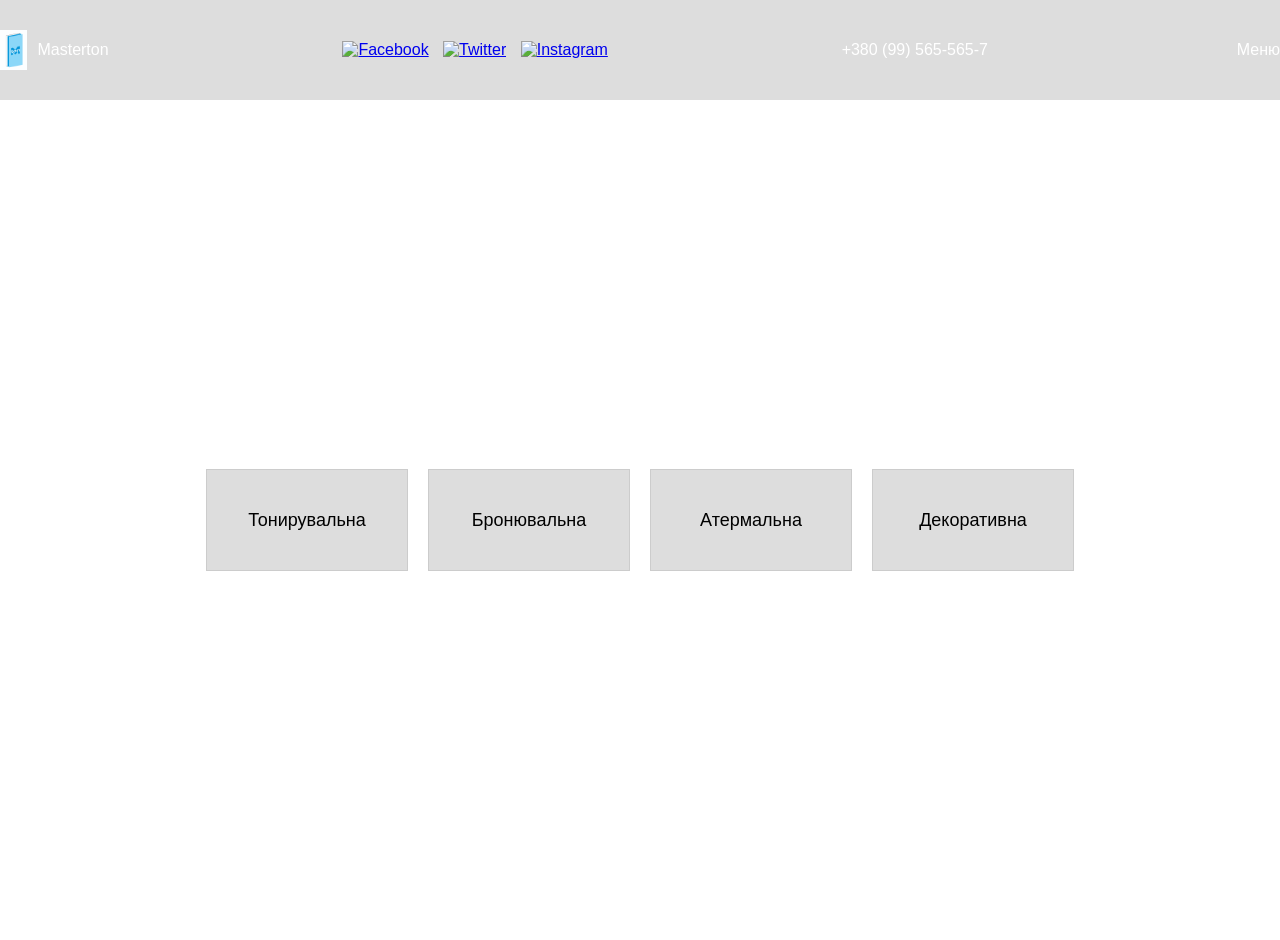
==== index.html @ 892b896f "Update index.html" ====
<!DOCTYPE html>
<html lang="en">
<head>
    <meta charset="UTF-8">
    <meta name="viewport" content="width=device-width, initial-scale=1.0">
    <title>Тонування та юронювання вікон</title>
    <style>
        body {
            font-family: Arial, sans-serif;
            margin: 0;
            padding: 0;
            display: flex;
            flex-direction: column;
            align-items: center;
        }
        .header {
            width: 100%;
            background: #ddd;
            color: white;
            display: flex;
            justify-content: space-between;
            align-items: center;
            padding: 30px 40px;
        }
        .header .logo {
            display: flex;
            align-items: center;
        }
        .header .logo img {
            height: 40px;
            margin-right: 10px;
        }
        .header .social-links img {
            height: 20px;
            margin: 0 5px;
        }
        .header .phone {
            margin-right: 20px;
        }
        .header .menu {
            cursor: pointer;
            position: relative;
        }
        .header .dropdown-menu {
            display: none;
            position: absolute;
            top: 100%;
            right: 0;
            background: #444;
            padding: 10px;
            box-shadow: 0 4px 8px rgba(0,0,0,0.1);
        }
        .header .dropdown-menu a {
            color: white;
            text-decoration: none;
            display: block;
            margin-bottom: 5px;
        }
        .header .dropdown-menu a:hover {
            text-decoration: underline;
        }
        .content {
            display: flex;
            justify-content: center;
            align-items: center;
            height: calc(100vh - 60px);
        }
        .rectangle {
            width: 200px;
            height: 100px;
            margin: 0 10px;
            background: #ddd;
            display: flex;
            justify-content: center;
            align-items: center;
            text-decoration: none;
            color: black;
            font-size: 18px;
            border: 1px solid #ccc;
            transition: background 0.3s;
        }
        .rectangle:hover {
            background: #bbb;
        }
    </style>
</head>
<body>
    <div class="header">
        <div class="logo">
            <img src="log.jpg" alt="Logo">
            <span>Masterton</span>
        </div>
        <div class="social-links">
            <a href="#"><img src="facebook.png" alt="Facebook"></a>
            <a href="#"><img src="twitter.png" alt="Twitter"></a>
            <a href="#"><img src="instagram.png" alt="Instagram"></a>
        </div>
        <div class="phone">
            +380 (99) 565-565-7
        </div>
        <div class="menu">
            Меню
            <div class="dropdown-menu">
                <a href="#">расчет</a>
                <a href="#">обратная связь</a>
                <a href="#">замер 3</a>
            </div>
        </div>
    </div>
    <div class="content">
        <a href="page1.html" class="rectangle">Тонирувальна</a>
        <a href="page2.html" class="rectangle">Бронювальна</a>
        <a href="page3.html" class="rectangle">Атермальна</a>
        <a href="page4.html" class="rectangle">Декоративна</a>
    </div>
    <script>
        document.querySelector('.menu').addEventListener('click', function() {
            var dropdown = document.querySelector('.dropdown-menu');
            if (dropdown.style.display === 'block') {
                dropdown.style.display = 'none';
            } else {
                dropdown.style.display = 'block';
            }
        });
    </script>
</body>
</html>
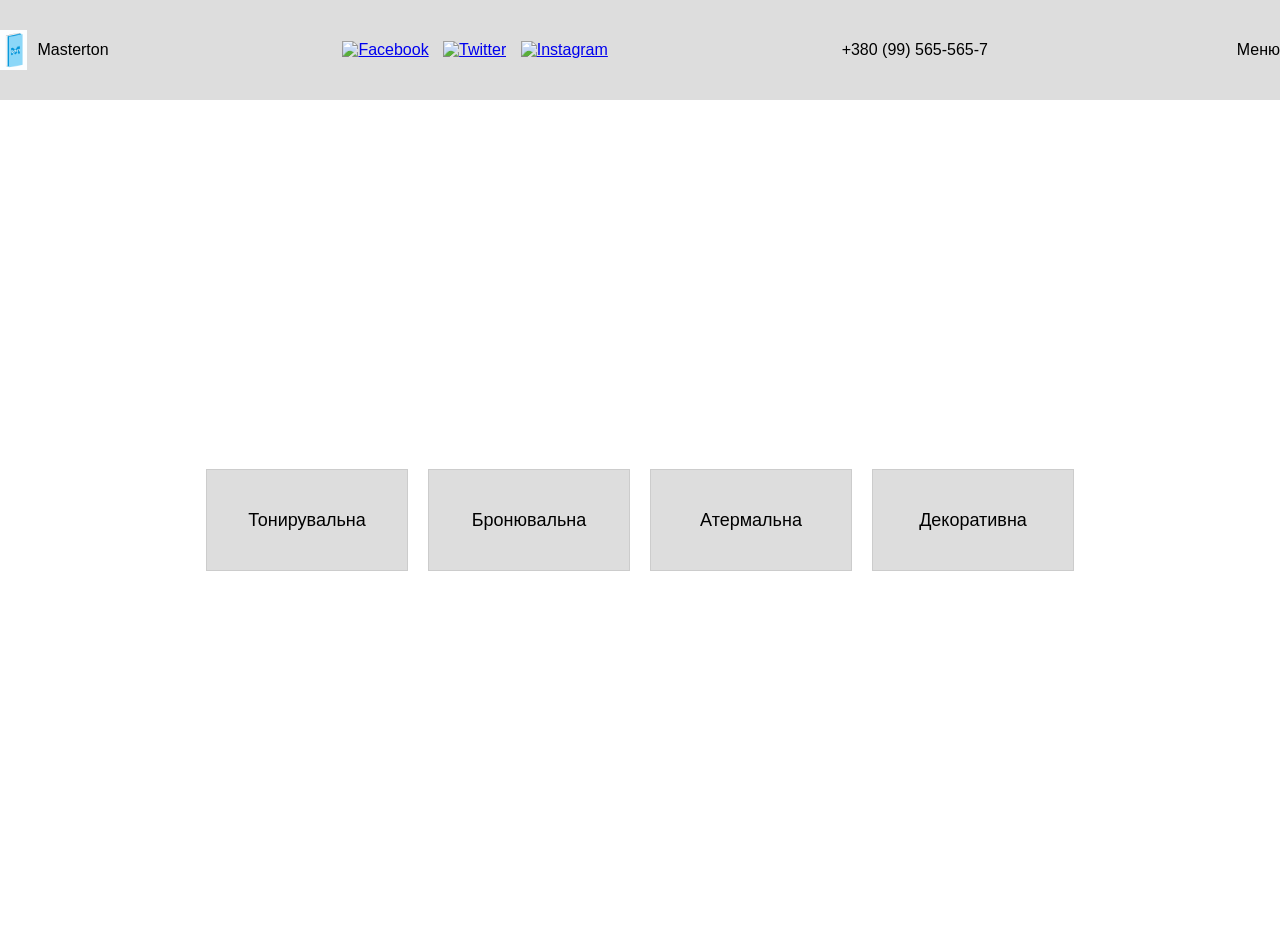
==== commit e6fc7d85: "Update index.html" ====
--- a/index.html
+++ b/index.html
@@ -16,7 +16,7 @@
         .header {
             width: 100%;
             background: #ddd;
-            color: white;
+            color: black;
             display: flex;
             justify-content: space-between;
             align-items: center;
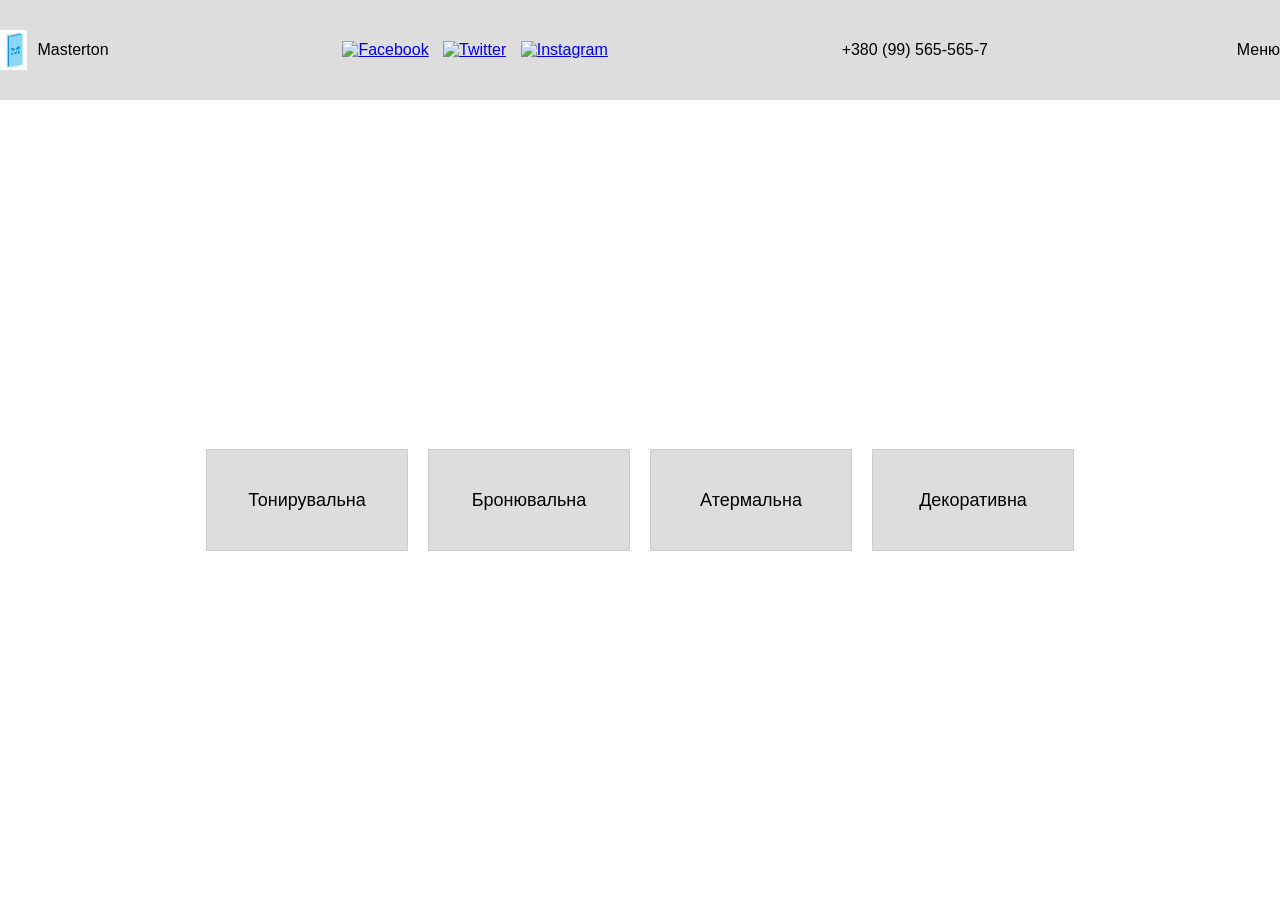
==== commit 5b66624c: "Update index.html" ====
--- a/index.html
+++ b/index.html
@@ -63,7 +63,7 @@
             display: flex;
             justify-content: center;
             align-items: center;
-            height: calc(100vh - 60px);
+            height: calc(100vh - 100px);
         }
         .rectangle {
             width: 200px;
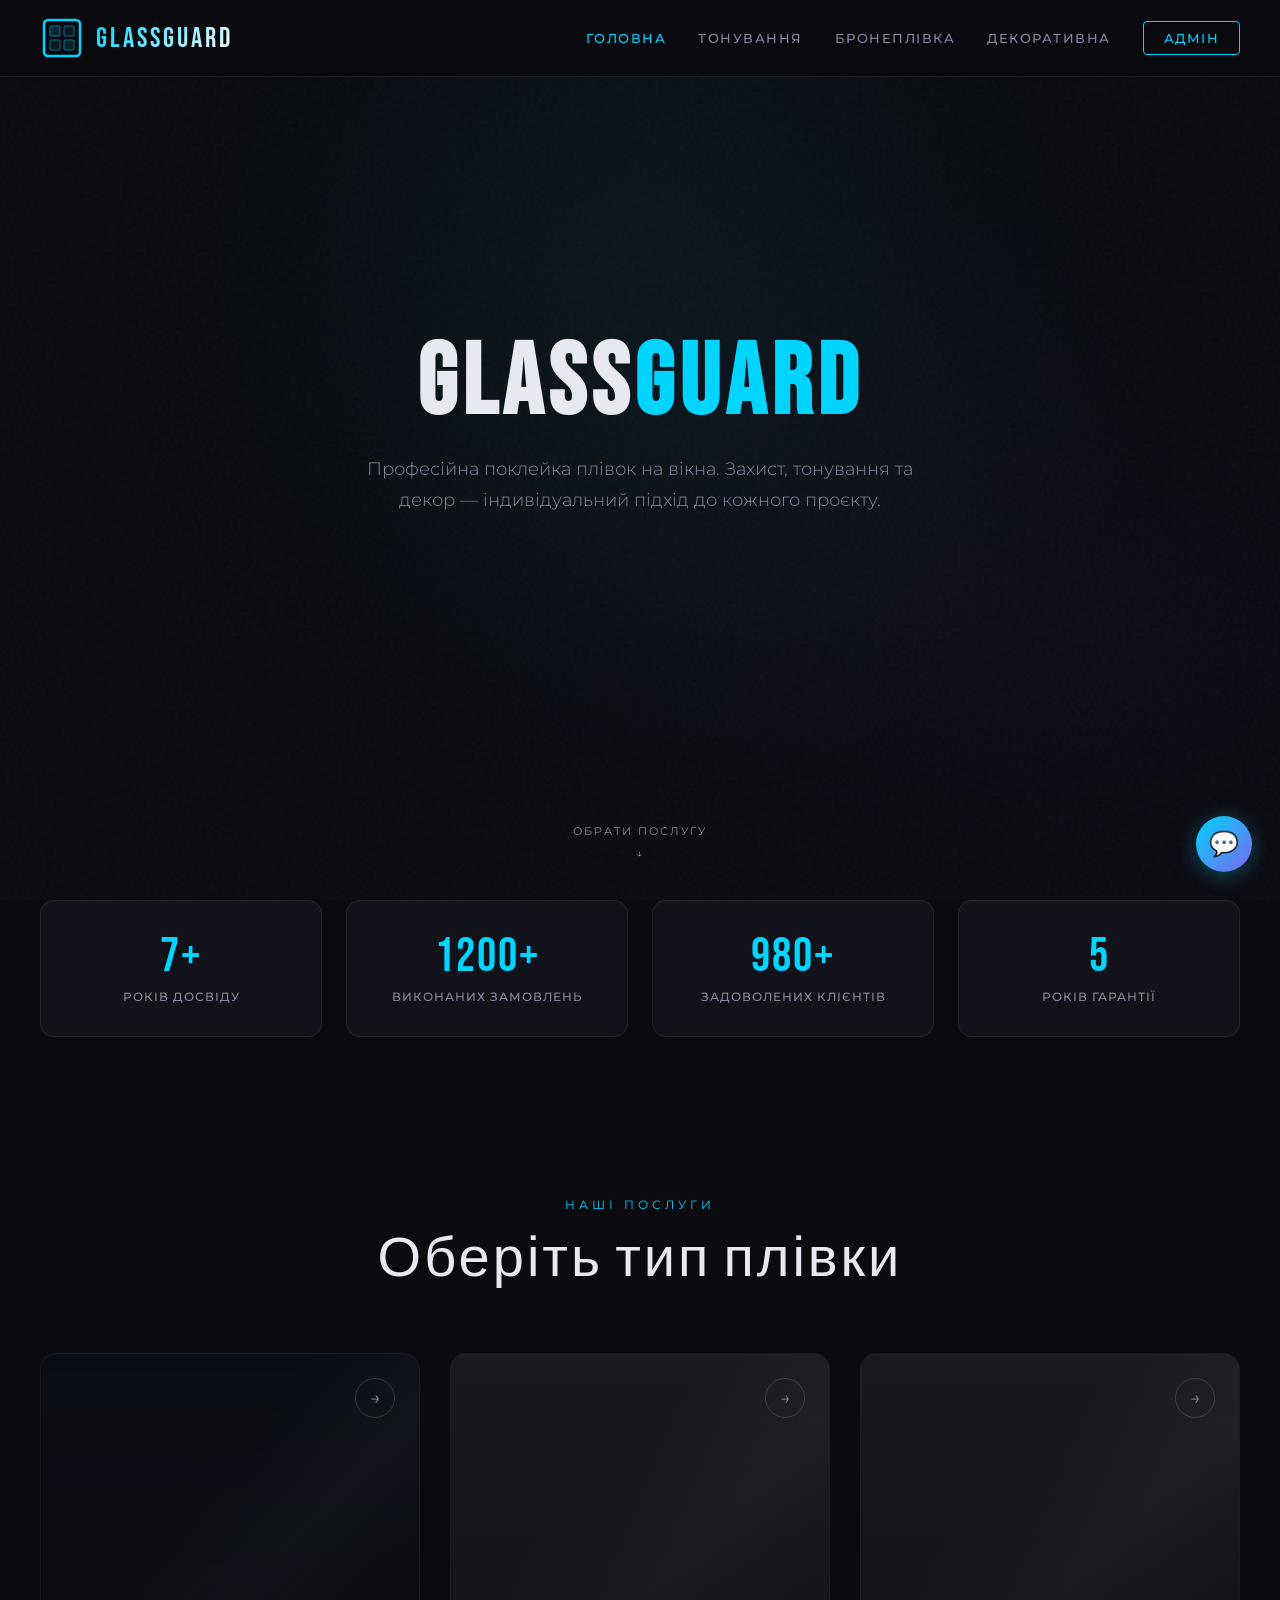
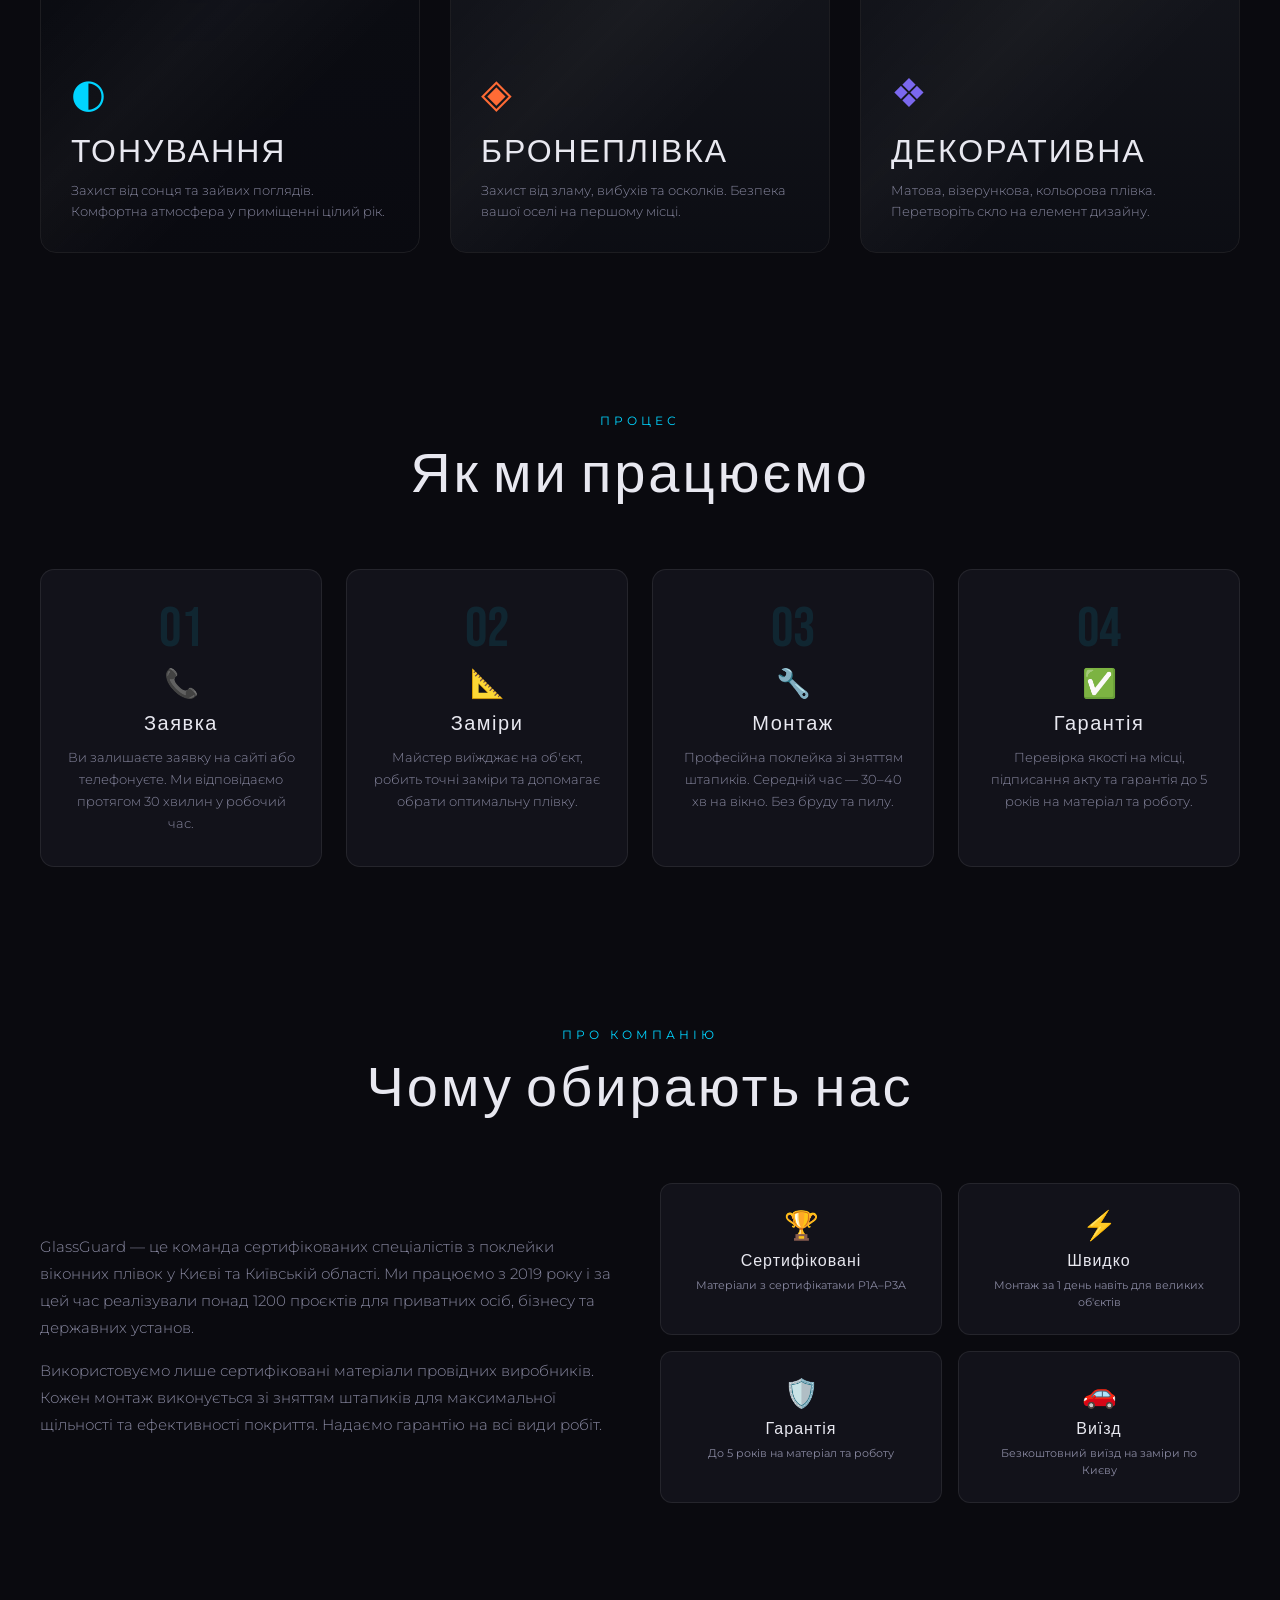
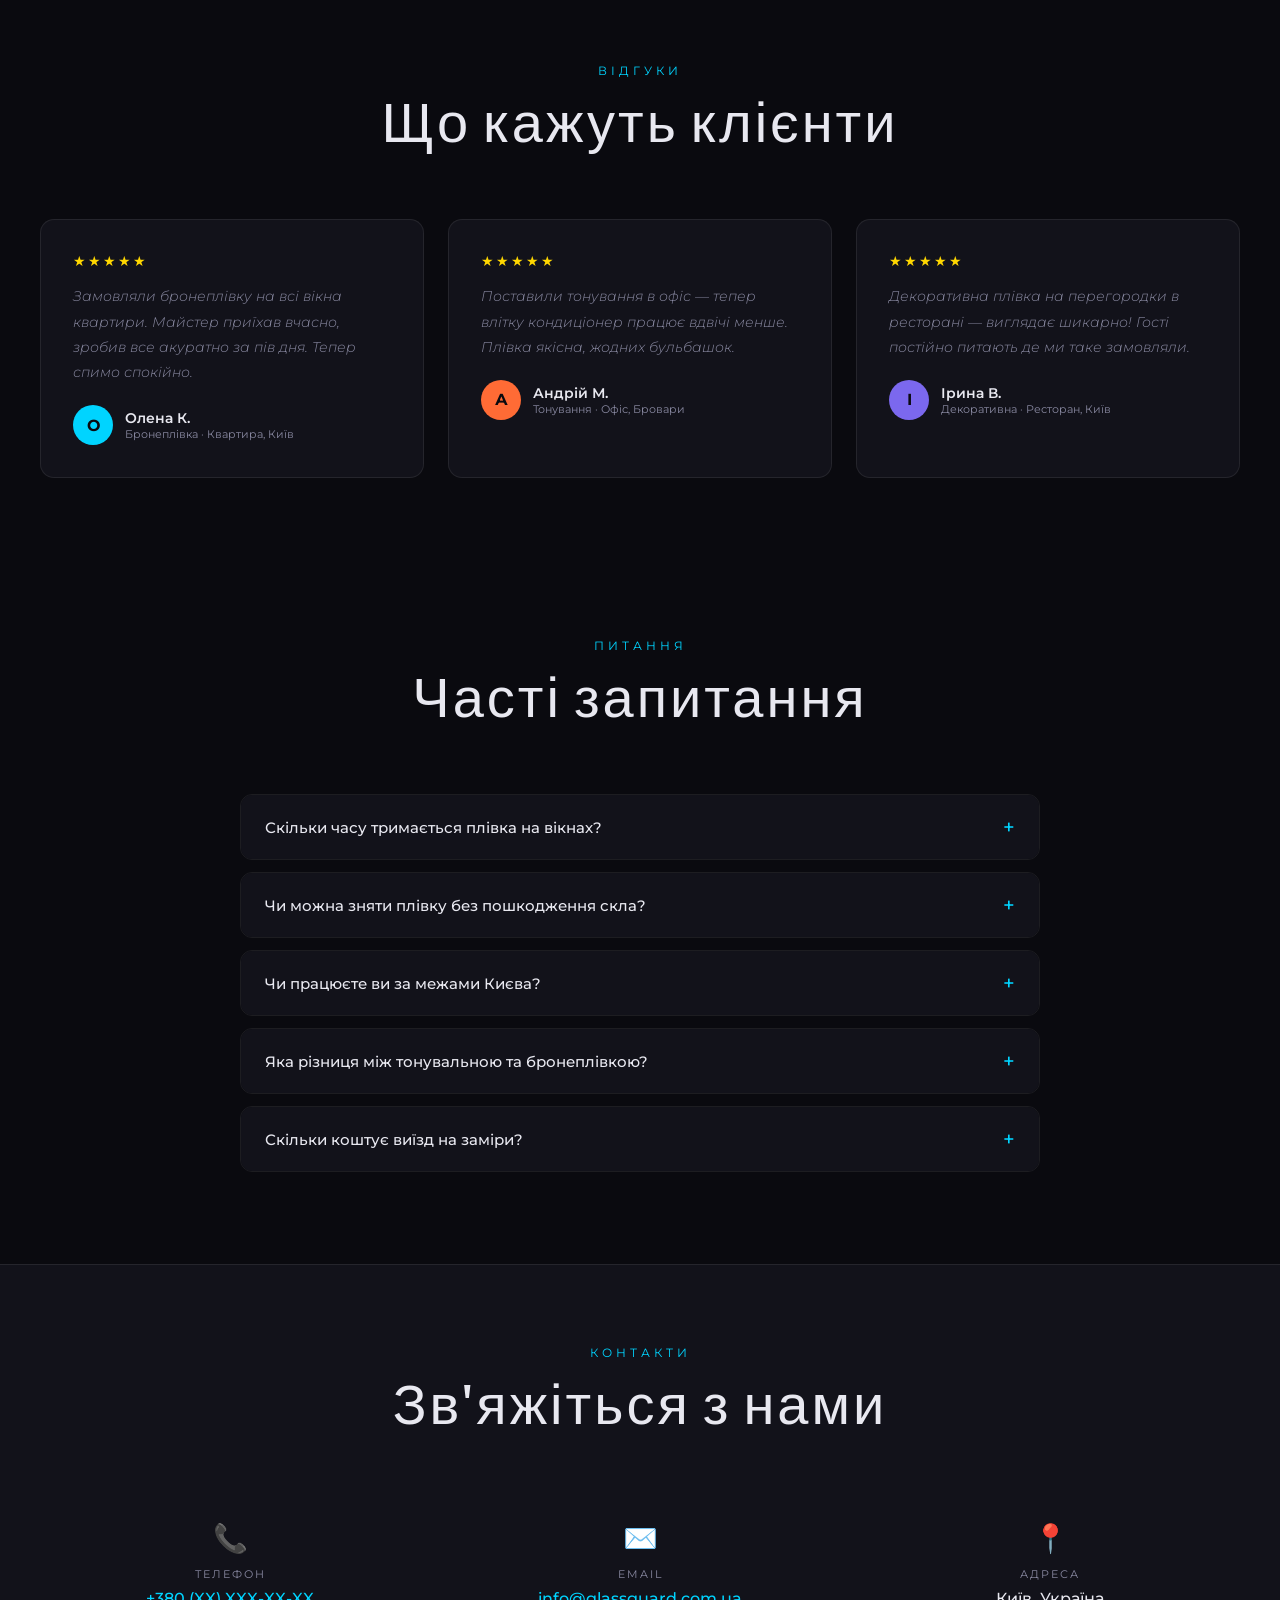
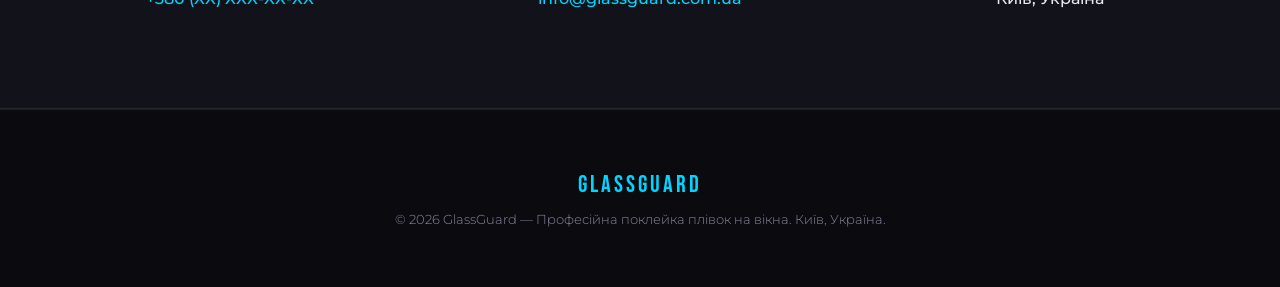
==== commit d5a96867: "Rename glassguard-website.html to index.html" ====
--- a/index.html
+++ b/index.html
@@ -1,127 +1,413 @@
 <!DOCTYPE html>
-<html lang="en">
+<html lang="uk">
 <head>
-    <meta charset="UTF-8">
-    <meta name="viewport" content="width=device-width, initial-scale=1.0">
-    <title>Тонування та юронювання вікон</title>
-    <style>
-        body {
-            font-family: Arial, sans-serif;
-            margin: 0;
-            padding: 0;
-            display: flex;
-            flex-direction: column;
-            align-items: center;
-        }
-        .header {
-            width: 100%;
-            background: #ddd;
-            color: black;
-            display: flex;
-            justify-content: space-between;
-            align-items: center;
-            padding: 30px 40px;
-        }
-        .header .logo {
-            display: flex;
-            align-items: center;
-        }
-        .header .logo img {
-            height: 40px;
-            margin-right: 10px;
-        }
-        .header .social-links img {
-            height: 20px;
-            margin: 0 5px;
-        }
-        .header .phone {
-            margin-right: 20px;
-        }
-        .header .menu {
-            cursor: pointer;
-            position: relative;
-        }
-        .header .dropdown-menu {
-            display: none;
-            position: absolute;
-            top: 100%;
-            right: 0;
-            background: #444;
-            padding: 10px;
-            box-shadow: 0 4px 8px rgba(0,0,0,0.1);
-        }
-        .header .dropdown-menu a {
-            color: white;
-            text-decoration: none;
-            display: block;
-            margin-bottom: 5px;
-        }
-        .header .dropdown-menu a:hover {
-            text-decoration: underline;
-        }
-        .content {
-            display: flex;
-            justify-content: center;
-            align-items: center;
-            height: calc(100vh - 100px);
-        }
-        .rectangle {
-            width: 200px;
-            height: 100px;
-            margin: 0 10px;
-            background: #ddd;
-            display: flex;
-            justify-content: center;
-            align-items: center;
-            text-decoration: none;
-            color: black;
-            font-size: 18px;
-            border: 1px solid #ccc;
-            transition: background 0.3s;
-        }
-        .rectangle:hover {
-            background: #bbb;
-        }
-    </style>
+<meta charset="UTF-8">
+<meta name="viewport" content="width=device-width, initial-scale=1.0">
+<title>GlassGuard — Захист та стиль для ваших вікон</title>
+<link href="https://fonts.googleapis.com/css2?family=Bebas+Neue&family=Montserrat:wght@300;400;500;600;700&display=swap" rel="stylesheet">
+<style>
+:root{--bg-deep:#0a0a0f;--bg-card:#12121a;--bg-surface:#1a1a25;--accent:#00d4ff;--accent-glow:rgba(0,212,255,0.15);--accent2:#ff6b35;--accent3:#7b68ee;--text:#e8e8f0;--text-dim:#8888a0;--glass-border:rgba(255,255,255,0.08);--success:#00e676;--danger:#ff4757;}
+*{margin:0;padding:0;box-sizing:border-box;}html{scroll-behavior:smooth;}
+body{font-family:'Montserrat',sans-serif;background:var(--bg-deep);color:var(--text);overflow-x:hidden;}
+body::before{content:'';position:fixed;inset:0;background-image:url("data:image/svg+xml,%3Csvg viewBox='0 0 256 256' xmlns='http://www.w3.org/2000/svg'%3E%3Cfilter id='n'%3E%3CfeTurbulence type='fractalNoise' baseFrequency='0.9' numOctaves='4' stitchTiles='stitch'/%3E%3C/filter%3E%3Crect width='100%25' height='100%25' filter='url(%23n)' opacity='0.03'/%3E%3C/svg%3E");pointer-events:none;z-index:0;}
+.page{display:none;min-height:100vh;position:relative;z-index:1;}.page.active{display:block;}
+
+/* NAV */
+nav{position:fixed;top:0;left:0;right:0;z-index:1000;padding:16px 40px;display:flex;justify-content:space-between;align-items:center;background:rgba(10,10,15,0.85);backdrop-filter:blur(20px);border-bottom:1px solid var(--glass-border);transition:all .3s;}
+nav.scrolled{padding:10px 40px;background:rgba(10,10,15,0.95);}
+.logo{display:flex;align-items:center;gap:12px;cursor:pointer;text-decoration:none;}
+.logo-icon{width:44px;height:44px;}.logo-icon svg{width:100%;height:100%;}
+.logo-text{font-family:'Bebas Neue',sans-serif;font-size:28px;letter-spacing:3px;background:linear-gradient(135deg,var(--accent),#fff);-webkit-background-clip:text;-webkit-text-fill-color:transparent;}
+.nav-links{display:flex;gap:32px;align-items:center;}
+.nav-links a{color:var(--text-dim);text-decoration:none;font-size:13px;font-weight:500;letter-spacing:1.5px;text-transform:uppercase;transition:color .3s;cursor:pointer;}
+.nav-links a:hover,.nav-links a.active{color:var(--accent);}
+.nav-links .admin-btn{padding:8px 20px;border:1px solid var(--accent);border-radius:4px;color:var(--accent);transition:all .3s;}
+.nav-links .admin-btn:hover{background:var(--accent);color:var(--bg-deep);}
+.burger{display:none;flex-direction:column;gap:5px;cursor:pointer;padding:8px;z-index:1001;background:none;border:none;}
+.burger span{display:block;width:26px;height:2px;background:var(--text);border-radius:2px;transition:all .35s cubic-bezier(.25,.46,.45,.94);transform-origin:center;}
+.burger.open span:nth-child(1){transform:translateY(7px) rotate(45deg);}.burger.open span:nth-child(2){opacity:0;transform:scaleX(0);}.burger.open span:nth-child(3){transform:translateY(-7px) rotate(-45deg);}
+.mobile-menu{display:none;position:fixed;inset:0;background:rgba(10,10,15,0.97);backdrop-filter:blur(30px);z-index:999;flex-direction:column;justify-content:center;align-items:center;gap:8px;opacity:0;transition:opacity .35s;}
+.mobile-menu.open{display:flex;opacity:1;}
+.mobile-menu a{color:var(--text-dim);text-decoration:none;font-family:'Bebas Neue',sans-serif;font-size:36px;letter-spacing:4px;padding:14px 20px;transition:color .3s;cursor:pointer;}
+.mobile-menu a:active{color:var(--accent);}
+.mobile-menu .mm-admin{margin-top:20px;font-family:'Montserrat',sans-serif;font-size:14px;letter-spacing:2px;text-transform:uppercase;padding:12px 32px;border:1px solid var(--accent);border-radius:6px;color:var(--accent);}
+
+/* HERO */
+.hero{height:100vh;display:flex;flex-direction:column;justify-content:center;align-items:center;text-align:center;padding:0 20px;position:relative;overflow:hidden;}
+.hero-bg{position:absolute;inset:0;background:radial-gradient(ellipse at 50% 30%,rgba(0,212,255,0.06) 0%,transparent 60%),radial-gradient(ellipse at 80% 70%,rgba(123,104,238,0.04) 0%,transparent 50%);}
+.hero h1{font-family:'Bebas Neue',sans-serif;font-size:clamp(48px,8vw,100px);letter-spacing:6px;line-height:1;margin-bottom:20px;}
+.hero h1 span{color:var(--accent);}
+.hero p{font-size:18px;color:var(--text-dim);max-width:600px;font-weight:300;margin-bottom:50px;line-height:1.7;}
+.scroll-indicator{position:absolute;bottom:40px;display:flex;flex-direction:column;align-items:center;gap:8px;color:var(--text-dim);font-size:11px;letter-spacing:2px;text-transform:uppercase;animation:float 2s ease-in-out infinite;}
+@keyframes float{0%,100%{transform:translateY(0);}50%{transform:translateY(8px);}}
+
+/* SECTIONS */
+.section-wrap{padding:80px 40px;max-width:1400px;margin:0 auto;}
+.section-label{font-size:12px;letter-spacing:4px;text-transform:uppercase;color:var(--accent);text-align:center;margin-bottom:12px;}
+.section-title{font-family:'Bebas Neue',sans-serif;font-size:clamp(36px,5vw,56px);text-align:center;letter-spacing:3px;margin-bottom:60px;}
+
+/* WINDOWS */
+.windows-grid{display:grid;grid-template-columns:repeat(3,1fr);gap:30px;}
+.window-card{position:relative;height:500px;border-radius:16px;overflow:hidden;cursor:pointer;border:1px solid var(--glass-border);transition:transform .4s cubic-bezier(.25,.46,.45,.94),border-color .4s;}
+.window-card:hover{transform:translateY(-8px);border-color:rgba(255,255,255,0.15);}
+.window-frame{position:absolute;inset:0;display:flex;flex-direction:column;justify-content:flex-end;padding:30px;z-index:2;}
+.glass-pane{position:absolute;inset:0;background:linear-gradient(180deg,rgba(200,220,240,0.08) 0%,rgba(100,140,180,0.03) 100%);transition:all .6s cubic-bezier(.25,.46,.45,.94);}
+.glass-pane::before{content:'';position:absolute;top:-50%;left:-50%;width:200%;height:200%;background:linear-gradient(135deg,transparent 40%,rgba(255,255,255,0.03) 50%,transparent 60%);transition:all .6s;}
+.card-tint .glass-pane{background:linear-gradient(180deg,rgba(30,50,80,0.1) 0%,rgba(10,20,40,0.05) 100%);}
+.card-tint:hover .glass-pane{background:rgba(5,10,20,0.75);}
+.card-tint .card-icon{color:var(--accent);}
+.card-armor .crack-overlay{position:absolute;inset:0;opacity:0;transition:opacity .5s;z-index:1;}
+.card-armor:hover .crack-overlay{opacity:1;}.card-armor .card-icon{color:var(--accent2);}
+.card-decor .stripe-overlay{position:absolute;inset:0;opacity:0;transition:opacity .6s;z-index:1;background:repeating-linear-gradient(90deg,transparent 0px,transparent 18px,rgba(123,104,238,0.12) 18px,rgba(123,104,238,0.12) 22px);}
+.card-decor:hover .stripe-overlay{opacity:1;}.card-decor .card-icon{color:var(--accent3);}
+.card-content{position:relative;z-index:3;}
+.card-icon{font-size:40px;margin-bottom:16px;display:block;}
+.card-title{font-family:'Bebas Neue',sans-serif;font-size:32px;letter-spacing:2px;margin-bottom:8px;}
+.card-subtitle{font-size:13px;color:var(--text-dim);font-weight:300;line-height:1.6;}
+.card-arrow{position:absolute;top:24px;right:24px;width:40px;height:40px;border-radius:50%;border:1px solid rgba(255,255,255,0.15);display:flex;align-items:center;justify-content:center;color:var(--text-dim);font-size:18px;transition:all .3s;z-index:3;}
+.window-card:hover .card-arrow{border-color:var(--accent);color:var(--accent);transform:rotate(-45deg);}
+
+/* STATS */
+.stats-bar{display:grid;grid-template-columns:repeat(4,1fr);gap:24px;padding:0 40px 80px;max-width:1400px;margin:0 auto;}
+.stat-item{text-align:center;padding:32px 16px;background:var(--bg-card);border:1px solid var(--glass-border);border-radius:14px;transition:border-color .3s;}
+.stat-item:hover{border-color:rgba(255,255,255,0.12);}
+.stat-num{font-family:'Bebas Neue',sans-serif;font-size:48px;letter-spacing:2px;color:var(--accent);line-height:1;margin-bottom:8px;}
+.stat-label{font-size:12px;color:var(--text-dim);letter-spacing:1px;text-transform:uppercase;font-weight:500;}
+
+/* STEPS */
+.steps-grid{display:grid;grid-template-columns:repeat(4,1fr);gap:24px;}
+.step-card{background:var(--bg-card);border:1px solid var(--glass-border);border-radius:14px;padding:32px 24px;text-align:center;transition:border-color .3s;}
+.step-card:hover{border-color:rgba(255,255,255,0.12);}
+.step-num{font-family:'Bebas Neue',sans-serif;font-size:56px;color:rgba(0,212,255,0.1);line-height:1;margin-bottom:8px;}
+.step-icon{font-size:28px;margin-bottom:12px;display:block;}
+.step-title{font-family:'Bebas Neue',sans-serif;font-size:20px;letter-spacing:1.5px;margin-bottom:10px;}
+.step-text{font-size:13px;color:var(--text-dim);line-height:1.7;font-weight:300;}
+
+/* ABOUT */
+.about-grid{display:grid;grid-template-columns:1fr 1fr;gap:40px;align-items:center;}
+.about-text p{color:var(--text-dim);font-size:15px;line-height:1.8;font-weight:300;margin-bottom:16px;}
+.about-visual{display:grid;grid-template-columns:1fr 1fr;gap:16px;}
+.about-box{background:var(--bg-card);border:1px solid var(--glass-border);border-radius:12px;padding:24px;text-align:center;transition:border-color .3s;}
+.about-box:hover{border-color:rgba(255,255,255,0.12);}
+.about-box-icon{font-size:28px;margin-bottom:10px;display:block;}
+.about-box-title{font-family:'Bebas Neue',sans-serif;font-size:16px;letter-spacing:1px;margin-bottom:6px;}
+.about-box-text{font-size:11px;color:var(--text-dim);line-height:1.5;}
+
+/* REVIEWS */
+.reviews-grid{display:grid;grid-template-columns:repeat(3,1fr);gap:24px;}
+.review-card{background:var(--bg-card);border:1px solid var(--glass-border);border-radius:14px;padding:32px;transition:border-color .3s;}
+.review-card:hover{border-color:rgba(255,255,255,0.12);}
+.review-stars{color:#ffd700;font-size:14px;margin-bottom:14px;letter-spacing:2px;}
+.review-text{font-size:14px;color:var(--text-dim);line-height:1.8;font-weight:300;font-style:italic;margin-bottom:20px;}
+.review-author{display:flex;align-items:center;gap:12px;}
+.review-avatar{width:40px;height:40px;border-radius:50%;display:flex;align-items:center;justify-content:center;font-size:16px;font-weight:700;color:var(--bg-deep);}
+.review-name{font-size:14px;font-weight:600;}
+.review-meta{font-size:11px;color:var(--text-dim);}
+
+/* FAQ */
+.faq-list{max-width:800px;margin:0 auto;}
+.faq-item{border:1px solid var(--glass-border);border-radius:12px;margin-bottom:12px;overflow:hidden;transition:border-color .3s;}
+.faq-item:hover{border-color:rgba(255,255,255,0.12);}
+.faq-q{padding:20px 24px;cursor:pointer;display:flex;justify-content:space-between;align-items:center;font-size:15px;font-weight:500;transition:background .3s;background:var(--bg-card);}
+.faq-q:hover{background:var(--bg-surface);}
+.faq-toggle{font-size:20px;color:var(--accent);transition:transform .3s;flex-shrink:0;margin-left:16px;}
+.faq-item.open .faq-toggle{transform:rotate(45deg);}
+.faq-a{max-height:0;overflow:hidden;transition:max-height .4s cubic-bezier(.25,.46,.45,.94),padding .3s;padding:0 24px;background:var(--bg-card);}
+.faq-item.open .faq-a{max-height:300px;padding:0 24px 20px;}
+.faq-a p{font-size:14px;color:var(--text-dim);line-height:1.8;font-weight:300;}
+
+/* CONTACTS */
+.contact-section{background:var(--bg-card);border-top:1px solid var(--glass-border);border-bottom:1px solid var(--glass-border);}
+.contact-grid{display:grid;grid-template-columns:repeat(3,1fr);gap:30px;}
+.contact-item{text-align:center;padding:20px;}
+.contact-item-icon{font-size:28px;margin-bottom:12px;display:block;}
+.contact-item-label{font-size:11px;letter-spacing:2px;text-transform:uppercase;color:var(--text-dim);margin-bottom:8px;}
+.contact-item-value{font-size:16px;font-weight:500;}.contact-item-value a{color:var(--accent);text-decoration:none;}
+
+/* FLOAT */
+.float-btn{position:fixed;bottom:28px;right:28px;z-index:998;display:flex;flex-direction:column;gap:10px;align-items:flex-end;}
+.float-main{width:56px;height:56px;border-radius:50%;background:linear-gradient(135deg,var(--accent),var(--accent3));border:none;cursor:pointer;display:flex;align-items:center;justify-content:center;font-size:24px;color:#fff;box-shadow:0 4px 20px rgba(0,212,255,0.3);transition:transform .3s,box-shadow .3s;}
+.float-main:hover{transform:scale(1.1);box-shadow:0 6px 30px rgba(0,212,255,0.4);}
+.float-main.open{transform:rotate(45deg);}
+.float-options{display:flex;flex-direction:column;gap:8px;align-items:flex-end;opacity:0;transform:translateY(10px);pointer-events:none;transition:all .3s;}
+.float-options.open{opacity:1;transform:translateY(0);pointer-events:all;}
+.float-opt{display:flex;align-items:center;gap:10px;text-decoration:none;}
+.float-opt-label{background:var(--bg-card);border:1px solid var(--glass-border);padding:6px 14px;border-radius:8px;font-size:12px;color:var(--text);white-space:nowrap;}
+.float-opt-icon{width:44px;height:44px;border-radius:50%;display:flex;align-items:center;justify-content:center;font-size:18px;color:#fff;flex-shrink:0;transition:transform .2s;}
+.float-opt-icon:hover{transform:scale(1.1);}
+.float-opt-icon.viber{background:#7360f2;}.float-opt-icon.telegram{background:#26a5e4;}.float-opt-icon.phone{background:var(--success);}
+
+/* CATEGORY */
+.category-page{padding-top:100px;}
+.category-hero{padding:60px 40px 40px;max-width:1200px;margin:0 auto;}
+.back-btn{display:inline-flex;align-items:center;gap:8px;color:var(--text-dim);font-size:13px;cursor:pointer;margin-bottom:30px;transition:color .3s;letter-spacing:1px;text-transform:uppercase;}.back-btn:hover{color:var(--accent);}
+.category-badge{display:inline-block;padding:6px 16px;border-radius:20px;font-size:11px;letter-spacing:2px;text-transform:uppercase;margin-bottom:16px;font-weight:600;}
+.badge-tint{background:rgba(0,212,255,0.12);color:var(--accent);}.badge-armor{background:rgba(255,107,53,0.12);color:var(--accent2);}.badge-decor{background:rgba(123,104,238,0.12);color:var(--accent3);}
+.category-title{font-family:'Bebas Neue',sans-serif;font-size:clamp(40px,6vw,72px);letter-spacing:4px;margin-bottom:20px;line-height:1;}
+.category-grid{display:grid;grid-template-columns:1fr 1fr;gap:30px;max-width:1200px;margin:0 auto;padding:0 40px 80px;}
+.info-card{background:var(--bg-card);border:1px solid var(--glass-border);border-radius:16px;padding:40px;transition:border-color .3s;}.info-card:hover{border-color:rgba(255,255,255,0.12);}
+.info-card h3{font-family:'Bebas Neue',sans-serif;font-size:24px;letter-spacing:2px;margin-bottom:20px;display:flex;align-items:center;gap:12px;}
+.info-card p,.info-card li{color:var(--text-dim);font-size:14px;line-height:1.8;font-weight:300;}
+.info-card ul{list-style:none;padding:0;}.info-card ul li{padding:8px 0;border-bottom:1px solid rgba(255,255,255,0.04);display:flex;align-items:center;gap:10px;}.info-card ul li:last-child{border-bottom:none;}.info-card ul li::before{content:'✓';color:var(--success);font-weight:700;}
+.price-tag{font-family:'Bebas Neue',sans-serif;font-size:48px;color:var(--accent);letter-spacing:2px;}
+.price-unit{font-size:14px;color:var(--text-dim);font-weight:300;}
+.form-card{grid-column:1/-1;background:var(--bg-card);border:1px solid var(--glass-border);border-radius:16px;padding:40px;}
+.form-card h3{font-family:'Bebas Neue',sans-serif;font-size:28px;letter-spacing:2px;margin-bottom:24px;}
+.form-row{display:grid;grid-template-columns:1fr 1fr;gap:16px;margin-bottom:16px;}
+.form-group{display:flex;flex-direction:column;gap:6px;}.form-group.full{grid-column:1/-1;}
+.form-group label{font-size:11px;letter-spacing:1.5px;text-transform:uppercase;color:var(--text-dim);}
+.form-group input,.form-group textarea,.form-group select{background:var(--bg-surface);border:1px solid var(--glass-border);border-radius:8px;padding:14px 16px;color:var(--text);font-family:'Montserrat',sans-serif;font-size:14px;transition:border-color .3s;outline:none;}
+.form-group input:focus,.form-group textarea:focus,.form-group select:focus{border-color:var(--accent);}
+.form-group textarea{resize:vertical;min-height:100px;}
+.submit-btn{padding:16px 40px;background:var(--accent);color:var(--bg-deep);border:none;border-radius:8px;font-family:'Bebas Neue',sans-serif;font-size:18px;letter-spacing:2px;cursor:pointer;transition:all .3s;margin-top:8px;}.submit-btn:hover{background:#fff;transform:translateY(-2px);box-shadow:0 8px 30px rgba(0,212,255,0.2);}
+
+/* ADMIN */
+.admin-page{padding-top:100px;}
+.admin-container{max-width:1200px;margin:0 auto;padding:40px;}
+.admin-header{display:flex;justify-content:space-between;align-items:center;margin-bottom:40px;}
+.admin-header h1{font-family:'Bebas Neue',sans-serif;font-size:42px;letter-spacing:3px;}
+.admin-tabs{display:flex;gap:4px;background:var(--bg-card);border-radius:10px;padding:4px;border:1px solid var(--glass-border);margin-bottom:30px;flex-wrap:wrap;}
+.admin-tab{padding:11px 18px;border-radius:8px;border:none;background:transparent;color:var(--text-dim);font-family:'Montserrat',sans-serif;font-size:12px;font-weight:500;cursor:pointer;transition:all .3s;letter-spacing:.5px;}
+.admin-tab.active{background:var(--accent);color:var(--bg-deep);}
+.admin-panel{display:none;}.admin-panel.active{display:block;}
+.admin-card{background:var(--bg-card);border:1px solid var(--glass-border);border-radius:16px;padding:32px;margin-bottom:24px;}
+.admin-card h3{font-family:'Bebas Neue',sans-serif;font-size:22px;letter-spacing:2px;margin-bottom:20px;color:var(--accent);}
+.admin-row{display:grid;grid-template-columns:1fr 1fr;gap:16px;margin-bottom:16px;}
+.admin-field{display:flex;flex-direction:column;gap:6px;}.admin-field.full{grid-column:1/-1;}
+.admin-field label{font-size:11px;letter-spacing:1.5px;text-transform:uppercase;color:var(--text-dim);}
+.admin-field input,.admin-field textarea,.admin-field select{background:var(--bg-surface);border:1px solid var(--glass-border);border-radius:8px;padding:12px 14px;color:var(--text);font-family:'Montserrat',sans-serif;font-size:14px;outline:none;transition:border-color .3s;}
+.admin-field input:focus,.admin-field textarea:focus{border-color:var(--accent);}
+.admin-field textarea{resize:vertical;min-height:80px;}
+.save-btn{padding:14px 32px;background:var(--accent);color:var(--bg-deep);border:none;border-radius:8px;font-family:'Bebas Neue',sans-serif;font-size:16px;letter-spacing:2px;cursor:pointer;transition:all .3s;}.save-btn:hover{background:#fff;}
+.save-msg{display:inline-block;margin-left:16px;color:var(--success);font-size:13px;opacity:0;transition:opacity .3s;}.save-msg.show{opacity:1;}
+.requests-table{width:100%;border-collapse:collapse;}
+.requests-table th{text-align:left;font-size:11px;letter-spacing:1.5px;text-transform:uppercase;color:var(--text-dim);padding:12px 16px;border-bottom:1px solid var(--glass-border);}
+.requests-table td{padding:14px 16px;font-size:14px;border-bottom:1px solid rgba(255,255,255,0.03);color:var(--text-dim);}
+.requests-table tr:hover td{color:var(--text);}
+.status-badge{padding:4px 12px;border-radius:12px;font-size:11px;font-weight:600;}
+.status-new{background:rgba(0,212,255,0.12);color:var(--accent);}.status-done{background:rgba(0,230,118,0.12);color:var(--success);}.status-pending{background:rgba(255,107,53,0.12);color:var(--accent2);}
+
+footer{padding:60px 40px;border-top:1px solid var(--glass-border);text-align:center;}
+.footer-logo{font-family:'Bebas Neue',sans-serif;font-size:24px;letter-spacing:3px;color:var(--accent);margin-bottom:12px;}
+.footer-text{color:var(--text-dim);font-size:13px;font-weight:300;}
+
+/* RESPONSIVE */
+@media(max-width:1100px){.windows-grid{gap:20px;}.window-card{height:440px;}.steps-grid{grid-template-columns:1fr 1fr;}.stats-bar{grid-template-columns:repeat(2,1fr);}}
+@media(max-width:900px){
+  .windows-grid{grid-template-columns:1fr;max-width:500px;margin:0 auto;}.window-card{height:340px;}
+  .category-grid,.form-row,.admin-row{grid-template-columns:1fr;}
+  nav{padding:12px 20px;}.nav-links{display:none;}.burger{display:flex;}
+  .hero p{font-size:16px;padding:0 10px;}
+  .info-card,.form-card,.admin-card{padding:28px;}.price-tag{font-size:40px;}
+  .requests-table{display:block;overflow-x:auto;-webkit-overflow-scrolling:touch;}
+  .requests-table td,.requests-table th{padding:10px 12px;font-size:12px;white-space:nowrap;}
+  .about-grid{grid-template-columns:1fr;}.reviews-grid{grid-template-columns:1fr;}
+  .contact-grid{grid-template-columns:1fr;gap:0;}.steps-grid{grid-template-columns:1fr 1fr;}
+  .stats-bar{grid-template-columns:1fr 1fr;gap:16px;padding:0 20px 60px;}.section-wrap{padding:60px 20px;}
+}
+@media(max-width:600px){
+  nav{padding:10px 16px;}.logo-text{font-size:22px;letter-spacing:2px;}.logo-icon{width:36px;height:36px;}
+  .hero{padding:0 16px;}.hero h1{font-size:48px;letter-spacing:2px;}.hero p{font-size:14px;margin-bottom:30px;}
+  .section-wrap{padding:50px 16px;}.section-label{font-size:11px;}.section-title{font-size:32px;margin-bottom:30px;}
+  .windows-grid{max-width:100%;}.window-card{height:300px;border-radius:12px;}
+  .card-title{font-size:26px;}.card-subtitle{font-size:12px;}.card-icon{font-size:32px;margin-bottom:12px;}
+  .card-arrow{width:34px;height:34px;top:16px;right:16px;}.window-frame{padding:20px;}
+  .category-hero{padding:30px 16px 16px;}.category-title{font-size:36px;}
+  .category-grid{padding:0 16px 50px;gap:16px;}
+  .info-card{padding:24px;border-radius:12px;}.info-card h3{font-size:20px;}.info-card p,.info-card li{font-size:13px;}
+  .price-tag{font-size:36px;}.form-card{padding:24px;border-radius:12px;}
+  .form-group input,.form-group textarea,.form-group select{padding:12px 14px;font-size:16px;}
+  .submit-btn{width:100%;font-size:16px;padding:14px;}
+  .admin-container{padding:16px;}.admin-header{flex-direction:column;align-items:flex-start;gap:12px;}.admin-header h1{font-size:32px;}
+  .admin-tabs{gap:2px;padding:3px;}.admin-tab{padding:9px 12px;font-size:11px;}
+  .admin-card{padding:20px;border-radius:12px;}.admin-card h3{font-size:18px;}
+  .admin-field input,.admin-field textarea,.admin-field select{font-size:16px;padding:10px 12px;}.admin-field label{font-size:10px;}.save-btn{width:100%;}
+  footer{padding:40px 16px;}.footer-logo{font-size:20px;}.footer-text{font-size:11px;}
+  .toast{bottom:16px;right:16px;left:16px;font-size:13px;text-align:center;padding:14px 20px;}
+  .stats-bar{grid-template-columns:1fr 1fr;gap:12px;padding:0 16px 50px;}.stat-item{padding:24px 12px;}.stat-num{font-size:36px;}.stat-label{font-size:10px;}
+  .steps-grid{grid-template-columns:1fr;}.step-card{padding:24px 20px;}
+  .about-visual{gap:12px;}.faq-q{font-size:14px;padding:16px 18px;}.faq-a p{font-size:13px;}
+  .float-btn{bottom:20px;right:16px;}.float-main{width:50px;height:50px;font-size:20px;}.float-opt-icon{width:40px;height:40px;font-size:16px;}
+}
+@media(max-width:380px){.hero h1{font-size:38px;}.window-card{height:260px;}.card-title{font-size:22px;}.category-title{font-size:28px;}.price-tag{font-size:30px;}.mobile-menu a{font-size:28px;}.stat-num{font-size:30px;}}
+@media(hover:none)and(pointer:coarse){.card-tint .glass-pane{background:rgba(5,10,20,0.4);}.card-armor .crack-overlay{opacity:.6;}.card-decor .stripe-overlay{opacity:.5;}.nav-links a,.back-btn,.submit-btn,.save-btn,.admin-tab,.faq-q{min-height:44px;display:inline-flex;align-items:center;}}
+@keyframes fadeInUp{from{opacity:0;transform:translateY(30px);}to{opacity:1;transform:translateY(0);}}
+.animate-in{animation:fadeInUp .7s cubic-bezier(.25,.46,.45,.94) forwards;}
+.delay-1{animation-delay:.1s;opacity:0;}.delay-2{animation-delay:.2s;opacity:0;}.delay-3{animation-delay:.3s;opacity:0;}
+.toast{position:fixed;bottom:30px;right:30px;padding:16px 28px;background:var(--bg-card);border:1px solid var(--success);border-radius:10px;color:var(--success);font-size:14px;z-index:9999;transform:translateY(100px);opacity:0;transition:all .4s cubic-bezier(.25,.46,.45,.94);}.toast.show{transform:translateY(0);opacity:1;}
+</style>
 </head>
 <body>
-    <div class="header">
-        <div class="logo">
-            <img src="log.jpg" alt="Logo">
-            <span>Masterton</span>
-        </div>
-        <div class="social-links">
-            <a href="#"><img src="facebook.png" alt="Facebook"></a>
-            <a href="#"><img src="twitter.png" alt="Twitter"></a>
-            <a href="#"><img src="instagram.png" alt="Instagram"></a>
-        </div>
-        <div class="phone">
-            +380 (99) 565-565-7
-        </div>
-        <div class="menu">
-            Меню
-            <div class="dropdown-menu">
-                <a href="#">расчет</a>
-                <a href="#">обратная связь</a>
-                <a href="#">замер 3</a>
-            </div>
-        </div>
+<nav id="mainNav">
+  <div class="logo" onclick="navigate('home')"><div class="logo-icon"><svg viewBox="0 0 44 44" fill="none" xmlns="http://www.w3.org/2000/svg"><rect x="4" y="4" width="36" height="36" rx="4" stroke="url(#lg)" stroke-width="2.5" fill="none"/><line x1="22" y1="4" x2="22" y2="40" stroke="url(#lg)" stroke-width="1.5"/><line x1="4" y1="22" x2="40" y2="22" stroke="url(#lg)" stroke-width="1.5"/><rect x="10" y="10" width="10" height="10" rx="1" fill="rgba(0,212,255,0.15)" stroke="var(--accent)" stroke-width=".5"/><rect x="24" y="10" width="10" height="10" rx="1" fill="rgba(0,212,255,0.08)" stroke="var(--accent)" stroke-width=".5"/><rect x="10" y="24" width="10" height="10" rx="1" fill="rgba(0,212,255,0.08)" stroke="var(--accent)" stroke-width=".5"/><rect x="24" y="24" width="10" height="10" rx="1" fill="rgba(0,212,255,0.12)" stroke="var(--accent)" stroke-width=".5"/><defs><linearGradient id="lg" x1="4" y1="4" x2="40" y2="40"><stop offset="0%" stop-color="#00d4ff"/><stop offset="100%" stop-color="#7b68ee"/></linearGradient></defs></svg></div><span class="logo-text">GLASSGUARD</span></div>
+  <div class="nav-links"><a onclick="navigate('home')" id="nav-home" class="active">Головна</a><a onclick="navigate('tint')" id="nav-tint">Тонування</a><a onclick="navigate('armor')" id="nav-armor">Бронеплівка</a><a onclick="navigate('decor')" id="nav-decor">Декоративна</a><a onclick="navigate('admin')" class="admin-btn" id="nav-admin">Адмін</a></div>
+  <button class="burger" id="burger" onclick="toggleMobile()"><span></span><span></span><span></span></button>
+</nav>
+<div class="mobile-menu" id="mobileMenu"><a onclick="mobileNav('home')">Головна</a><a onclick="mobileNav('tint')">Тонування</a><a onclick="mobileNav('armor')">Бронеплівка</a><a onclick="mobileNav('decor')">Декоративна</a><a onclick="mobileNav('admin')" class="mm-admin">Адмін панель</a></div>
+
+<!-- HOME -->
+<div class="page active" id="page-home">
+  <section class="hero"><div class="hero-bg"></div><h1 class="animate-in">GLASS<span>GUARD</span></h1><p class="animate-in delay-1">Професійна поклейка плівок на вікна. Захист, тонування та декор — індивідуальний підхід до кожного проєкту.</p><div class="scroll-indicator"><span>Обрати послугу</span><span>↓</span></div></section>
+
+  <div class="stats-bar"><div class="stat-item"><div class="stat-num" id="stat-years">7+</div><div class="stat-label">Років досвіду</div></div><div class="stat-item"><div class="stat-num" id="stat-orders">1200+</div><div class="stat-label">Виконаних замовлень</div></div><div class="stat-item"><div class="stat-num" id="stat-clients">980+</div><div class="stat-label">Задоволених клієнтів</div></div><div class="stat-item"><div class="stat-num" id="stat-guarantee">5</div><div class="stat-label">Років гарантії</div></div></div>
+
+  <section class="section-wrap" id="services"><div class="section-label">Наші послуги</div><div class="section-title">Оберіть тип плівки</div>
+    <div class="windows-grid">
+      <div class="window-card card-tint animate-in delay-1" onclick="navigate('tint')"><div class="glass-pane"></div><div class="card-arrow">→</div><div class="window-frame"><div class="card-content"><span class="card-icon">◐</span><div class="card-title" id="home-tint-title">ТОНУВАННЯ</div><div class="card-subtitle" id="home-tint-desc">Захист від сонця та зайвих поглядів. Комфортна атмосфера у приміщенні цілий рік.</div></div></div></div>
+      <div class="window-card card-armor animate-in delay-2" onclick="navigate('armor')"><div class="glass-pane"></div><div class="crack-overlay"><svg width="100%" height="100%" viewBox="0 0 400 500" xmlns="http://www.w3.org/2000/svg"><g stroke="rgba(255,255,255,0.25)" stroke-width="1.2" fill="none"><line x1="200" y1="200" x2="150" y2="120"/><line x1="200" y1="200" x2="280" y2="140"/><line x1="200" y1="200" x2="130" y2="260"/><line x1="200" y1="200" x2="290" y2="280"/><line x1="200" y1="200" x2="180" y2="310"/><line x1="200" y1="200" x2="240" y2="130"/><line x1="200" y1="200" x2="140" y2="190"/><line x1="200" y1="200" x2="260" y2="230"/><line x1="200" y1="200" x2="220" y2="300"/><line x1="200" y1="200" x2="160" y2="160"/><line x1="150" y1="120" x2="110" y2="70"/><line x1="150" y1="120" x2="100" y2="140"/><line x1="280" y1="140" x2="330" y2="90"/><line x1="280" y1="140" x2="320" y2="170"/><line x1="130" y1="260" x2="80" y2="300"/><line x1="130" y1="260" x2="90" y2="230"/><line x1="290" y1="280" x2="340" y2="330"/><line x1="290" y1="280" x2="330" y2="260"/><line x1="180" y1="310" x2="160" y2="380"/><line x1="220" y1="300" x2="250" y2="370"/><line x1="240" y1="130" x2="260" y2="80"/><line x1="160" y1="160" x2="120" y2="100"/></g><circle cx="200" cy="200" r="6" fill="rgba(255,255,255,0.15)"/><circle cx="200" cy="200" r="18" stroke="rgba(255,255,255,0.1)" stroke-width=".8" fill="none"/></svg></div><div class="card-arrow">→</div><div class="window-frame"><div class="card-content"><span class="card-icon">◈</span><div class="card-title" id="home-armor-title">БРОНЕПЛІВКА</div><div class="card-subtitle" id="home-armor-desc">Захист від зламу, вибухів та осколків. Безпека вашої оселі на першому місці.</div></div></div></div>
+      <div class="window-card card-decor animate-in delay-3" onclick="navigate('decor')"><div class="glass-pane"></div><div class="stripe-overlay"></div><div class="card-arrow">→</div><div class="window-frame"><div class="card-content"><span class="card-icon">❖</span><div class="card-title" id="home-decor-title">ДЕКОРАТИВНА</div><div class="card-subtitle" id="home-decor-desc">Матова, візерункова, кольорова плівка. Перетворіть скло на елемент дизайну.</div></div></div></div>
     </div>
-    <div class="content">
-        <a href="page1.html" class="rectangle">Тонирувальна</a>
-        <a href="page2.html" class="rectangle">Бронювальна</a>
-        <a href="page3.html" class="rectangle">Атермальна</a>
-        <a href="page4.html" class="rectangle">Декоративна</a>
+  </section>
+
+  <section class="section-wrap"><div class="section-label">Процес</div><div class="section-title">Як ми працюємо</div>
+    <div class="steps-grid">
+      <div class="step-card"><div class="step-num">01</div><div class="step-icon">📞</div><div class="step-title" id="step1-title">Заявка</div><div class="step-text" id="step1-text">Ви залишаєте заявку на сайті або телефонуєте. Ми відповідаємо протягом 30 хвилин у робочий час.</div></div>
+      <div class="step-card"><div class="step-num">02</div><div class="step-icon">📐</div><div class="step-title" id="step2-title">Заміри</div><div class="step-text" id="step2-text">Майстер виїжджає на об'єкт, робить точні заміри та допомагає обрати оптимальну плівку.</div></div>
+      <div class="step-card"><div class="step-num">03</div><div class="step-icon">🔧</div><div class="step-title" id="step3-title">Монтаж</div><div class="step-text" id="step3-text">Професійна поклейка зі зняттям штапиків. Середній час — 30–40 хв на вікно. Без бруду та пилу.</div></div>
+      <div class="step-card"><div class="step-num">04</div><div class="step-icon">✅</div><div class="step-title" id="step4-title">Гарантія</div><div class="step-text" id="step4-text">Перевірка якості на місці, підписання акту та гарантія до 5 років на матеріал та роботу.</div></div>
     </div>
-    <script>
-        document.querySelector('.menu').addEventListener('click', function() {
-            var dropdown = document.querySelector('.dropdown-menu');
-            if (dropdown.style.display === 'block') {
-                dropdown.style.display = 'none';
-            } else {
-                dropdown.style.display = 'block';
-            }
-        });
-    </script>
+  </section>
+
+  <section class="section-wrap"><div class="section-label">Про компанію</div><div class="section-title">Чому обирають нас</div>
+    <div class="about-grid">
+      <div class="about-text"><p id="about-text-1">GlassGuard — це команда сертифікованих спеціалістів з поклейки віконних плівок у Києві та Київській області. Ми працюємо з 2019 року і за цей час реалізували понад 1200 проєктів для приватних осіб, бізнесу та державних установ.</p><p id="about-text-2">Використовуємо лише сертифіковані матеріали провідних виробників. Кожен монтаж виконується зі зняттям штапиків для максимальної щільності та ефективності покриття. Надаємо гарантію на всі види робіт.</p></div>
+      <div class="about-visual"><div class="about-box"><span class="about-box-icon">🏆</span><div class="about-box-title">Сертифіковані</div><div class="about-box-text">Матеріали з сертифікатами P1A–P3A</div></div><div class="about-box"><span class="about-box-icon">⚡</span><div class="about-box-title">Швидко</div><div class="about-box-text">Монтаж за 1 день навіть для великих об'єктів</div></div><div class="about-box"><span class="about-box-icon">🛡️</span><div class="about-box-title">Гарантія</div><div class="about-box-text">До 5 років на матеріал та роботу</div></div><div class="about-box"><span class="about-box-icon">🚗</span><div class="about-box-title">Виїзд</div><div class="about-box-text">Безкоштовний виїзд на заміри по Києву</div></div></div>
+    </div>
+  </section>
+
+  <section class="section-wrap"><div class="section-label">Відгуки</div><div class="section-title">Що кажуть клієнти</div>
+    <div class="reviews-grid">
+      <div class="review-card"><div class="review-stars">★★★★★</div><div class="review-text" id="review1-text">Замовляли бронеплівку на всі вікна квартири. Майстер приїхав вчасно, зробив все акуратно за пів дня. Тепер спимо спокійно.</div><div class="review-author"><div class="review-avatar" style="background:var(--accent)">О</div><div><div class="review-name" id="review1-name">Олена К.</div><div class="review-meta" id="review1-meta">Бронеплівка · Квартира, Київ</div></div></div></div>
+      <div class="review-card"><div class="review-stars">★★★★★</div><div class="review-text" id="review2-text">Поставили тонування в офіс — тепер влітку кондиціонер працює вдвічі менше. Плівка якісна, жодних бульбашок.</div><div class="review-author"><div class="review-avatar" style="background:var(--accent2)">А</div><div><div class="review-name" id="review2-name">Андрій М.</div><div class="review-meta" id="review2-meta">Тонування · Офіс, Бровари</div></div></div></div>
+      <div class="review-card"><div class="review-stars">★★★★★</div><div class="review-text" id="review3-text">Декоративна плівка на перегородки в ресторані — виглядає шикарно! Гості постійно питають де ми таке замовляли.</div><div class="review-author"><div class="review-avatar" style="background:var(--accent3)">І</div><div><div class="review-name" id="review3-name">Ірина В.</div><div class="review-meta" id="review3-meta">Декоративна · Ресторан, Київ</div></div></div></div>
+    </div>
+  </section>
+
+  <section class="section-wrap"><div class="section-label">Питання</div><div class="section-title">Часті запитання</div>
+    <div class="faq-list">
+      <div class="faq-item" onclick="toggleFaq(this)"><div class="faq-q"><span id="faq1-q">Скільки часу тримається плівка на вікнах?</span><span class="faq-toggle">+</span></div><div class="faq-a"><p id="faq1-a">Якісна плівка тримається від 10 до 25 років. Бронеплівка має необмежений термін служби. Гарантія до 5 років на монтаж.</p></div></div>
+      <div class="faq-item" onclick="toggleFaq(this)"><div class="faq-q"><span id="faq2-q">Чи можна зняти плівку без пошкодження скла?</span><span class="faq-toggle">+</span></div><div class="faq-a"><p id="faq2-a">Так, плівка знімається без пошкоджень. Ми також надаємо послугу демонтажу старої плівки.</p></div></div>
+      <div class="faq-item" onclick="toggleFaq(this)"><div class="faq-q"><span id="faq3-q">Чи працюєте ви за межами Києва?</span><span class="faq-toggle">+</span></div><div class="faq-a"><p id="faq3-a">Так, ми працюємо по всій Київській області. Для великих замовлень виїжджаємо в будь-яке місто України.</p></div></div>
+      <div class="faq-item" onclick="toggleFaq(this)"><div class="faq-q"><span id="faq4-q">Яка різниця між тонувальною та бронеплівкою?</span><span class="faq-toggle">+</span></div><div class="faq-a"><p id="faq4-a">Тонувальна — захист від сонця та приватність. Бронеплівка — фізичний захист від ударів та зламу. Можна комбінувати.</p></div></div>
+      <div class="faq-item" onclick="toggleFaq(this)"><div class="faq-q"><span id="faq5-q">Скільки коштує виїзд на заміри?</span><span class="faq-toggle">+</span></div><div class="faq-a"><p id="faq5-a">Виїзд на заміри по Києву — безкоштовний. За межі міста — включається у фінальну ціну при замовленні.</p></div></div>
+    </div>
+  </section>
+
+  <section class="contact-section"><div class="section-wrap"><div class="section-label">Контакти</div><div class="section-title">Зв'яжіться з нами</div>
+    <div class="contact-grid"><div class="contact-item"><span class="contact-item-icon">📞</span><div class="contact-item-label">Телефон</div><div class="contact-item-value"><a href="tel:+380000000000" id="contact-phone-link">+380 (XX) XXX-XX-XX</a></div></div><div class="contact-item"><span class="contact-item-icon">✉️</span><div class="contact-item-label">Email</div><div class="contact-item-value"><a href="mailto:info@glassguard.com.ua" id="contact-email-link">info@glassguard.com.ua</a></div></div><div class="contact-item"><span class="contact-item-icon">📍</span><div class="contact-item-label">Адреса</div><div class="contact-item-value" id="contact-address-text">Київ, Україна</div></div></div>
+  </div></section>
+
+  <footer><div class="footer-logo">GLASSGUARD</div><div class="footer-text">© 2026 GlassGuard — Професійна поклейка плівок на вікна. Київ, Україна.</div></footer>
+</div>
+
+<!-- TINT -->
+<div class="page category-page" id="page-tint"><div class="category-hero"><div class="back-btn" onclick="navigate('home')">← Повернутися</div><span class="category-badge badge-tint">Тонувальна плівка</span><div class="category-title" id="cat-tint-title">ТОНУВАННЯ ВІКОН</div></div>
+  <div class="category-grid"><div class="info-card"><h3><span class="ic">💰</span> Вартість</h3><div class="price-tag" id="cat-tint-price">від 270 грн</div><div class="price-unit">за м² (матеріал + монтаж)</div><p style="margin-top:16px" id="cat-tint-price-note">Фінальна ціна залежить від типу плівки, площі скління та складності монтажу.</p></div><div class="info-card"><h3><span class="ic">📋</span> Опис послуги</h3><p id="cat-tint-desc">Тонувальна плівка знижує проникнення сонячного світла на 50–85%, захищає від ультрафіолету на 99% та зменшує нагрів приміщення. Термін служби — від 10 років.</p></div><div class="info-card" style="grid-column:1/-1;"><h3><span class="ic">✅</span> Переваги</h3><ul id="cat-tint-benefits"><li>Зниження температури в приміщенні на 5–10°C влітку</li><li>Блокування 99% ультрафіолетового випромінювання</li><li>Захист меблів та текстилю від вигорання</li><li>Приватність — зовні скло стає дзеркальним вдень</li><li>Економія електроенергії на кондиціонуванні</li><li>Естетичний зовнішній вигляд фасаду</li></ul></div>
+    <div class="form-card"><h3>📩 Залишити заявку</h3><div class="form-row"><div class="form-group"><label>Ім'я</label><input type="text" placeholder="Ваше ім'я" class="contact-name"></div><div class="form-group"><label>Телефон</label><input type="tel" placeholder="+380..." class="contact-phone"></div></div><div class="form-row"><div class="form-group"><label>Тип об'єкту</label><select class="contact-type"><option>Квартира</option><option>Приватний будинок</option><option>Офіс</option><option>Інше</option></select></div><div class="form-group"><label>Площа скління (м²)</label><input type="text" placeholder="~10" class="contact-area"></div></div><div class="form-row"><div class="form-group full"><label>Коментар</label><textarea placeholder="Опишіть ваш запит..." class="contact-msg"></textarea></div></div><button class="submit-btn" onclick="submitForm('tint')">Надіслати заявку</button></div>
+  </div><footer><div class="footer-logo">GLASSGUARD</div><div class="footer-text">© 2026 GlassGuard</div></footer></div>
+
+<!-- ARMOR -->
+<div class="page category-page" id="page-armor"><div class="category-hero"><div class="back-btn" onclick="navigate('home')">← Повернутися</div><span class="category-badge badge-armor">Бронеплівка</span><div class="category-title" id="cat-armor-title">БРОНЕПЛІВКА НА ВІКНА</div></div>
+  <div class="category-grid"><div class="info-card"><h3><span class="ic">💰</span> Вартість</h3><div class="price-tag" id="cat-armor-price">від 450 грн</div><div class="price-unit">за м² (матеріал + монтаж)</div><p style="margin-top:16px" id="cat-armor-price-note">Ціна залежить від товщини плівки (100–300 мкм) та класу захисту.</p></div><div class="info-card"><h3><span class="ic">📋</span> Опис послуги</h3><p id="cat-armor-desc">Бронеплівка — ударостійке полімерне покриття 100–300 мкм. Запобігає розльоту осколків при вибуху, ускладнює злом. Класи захисту P1A–P3A.</p></div><div class="info-card" style="grid-column:1/-1;"><h3><span class="ic">✅</span> Переваги</h3><ul id="cat-armor-benefits"><li>Захист від осколків при вибухах та ударних хвилях</li><li>Запобігання несанкціонованому проникненню</li><li>Блокування до 99% ультрафіолету</li><li>Зниження рівня шуму з вулиці</li><li>Прозорість — не змінює вигляд вікна</li><li>Необмежений термін служби</li></ul></div>
+    <div class="form-card"><h3>📩 Залишити заявку</h3><div class="form-row"><div class="form-group"><label>Ім'я</label><input type="text" placeholder="Ваше ім'я" class="contact-name"></div><div class="form-group"><label>Телефон</label><input type="tel" placeholder="+380..." class="contact-phone"></div></div><div class="form-row"><div class="form-group"><label>Тип об'єкту</label><select class="contact-type"><option>Квартира</option><option>Приватний будинок</option><option>Офіс</option><option>Магазин / Банк</option><option>Інше</option></select></div><div class="form-group"><label>Кількість вікон</label><input type="text" placeholder="~5" class="contact-area"></div></div><div class="form-row"><div class="form-group full"><label>Коментар</label><textarea placeholder="Опишіть ваш запит..." class="contact-msg"></textarea></div></div><button class="submit-btn" onclick="submitForm('armor')">Надіслати заявку</button></div>
+  </div><footer><div class="footer-logo">GLASSGUARD</div><div class="footer-text">© 2026 GlassGuard</div></footer></div>
+
+<!-- DECOR -->
+<div class="page category-page" id="page-decor"><div class="category-hero"><div class="back-btn" onclick="navigate('home')">← Повернутися</div><span class="category-badge badge-decor">Декоративна плівка</span><div class="category-title" id="cat-decor-title">ДЕКОРАТИВНА ПЛІВКА</div></div>
+  <div class="category-grid"><div class="info-card"><h3><span class="ic">💰</span> Вартість</h3><div class="price-tag" id="cat-decor-price">від 200 грн</div><div class="price-unit">за м² (матеріал + монтаж)</div><p style="margin-top:16px" id="cat-decor-price-note">Вартість залежить від типу візерунка та площі скління.</p></div><div class="info-card"><h3><span class="ic">📋</span> Опис послуги</h3><p id="cat-decor-desc">Декоративна плівка перетворює скло на елемент інтер'єру. Матові, візерункові, смугасті та кольорові варіанти. Легко замінюється без пошкодження скла.</p></div><div class="info-card" style="grid-column:1/-1;"><h3><span class="ic">✅</span> Переваги</h3><ul id="cat-decor-benefits"><li>Приватність без штор та жалюзі</li><li>Широкий вибір: матові, смугасті, геометричні, вітражні</li><li>Пропускає природне світло</li><li>Легке зняття та заміна</li><li>Доступна ціна порівняно з піскоструменевим склом</li><li>Захист від УФ-випромінювання</li></ul></div>
+    <div class="form-card"><h3>📩 Залишити заявку</h3><div class="form-row"><div class="form-group"><label>Ім'я</label><input type="text" placeholder="Ваше ім'я" class="contact-name"></div><div class="form-group"><label>Телефон</label><input type="tel" placeholder="+380..." class="contact-phone"></div></div><div class="form-row"><div class="form-group"><label>Тип об'єкту</label><select class="contact-type"><option>Квартира</option><option>Офіс</option><option>Магазин / Вітрина</option><option>Ресторан / Кафе</option><option>Інше</option></select></div><div class="form-group"><label>Площа скління (м²)</label><input type="text" placeholder="~8" class="contact-area"></div></div><div class="form-row"><div class="form-group full"><label>Коментар</label><textarea placeholder="Опишіть бажаний стиль..." class="contact-msg"></textarea></div></div><button class="submit-btn" onclick="submitForm('decor')">Надіслати заявку</button></div>
+  </div><footer><div class="footer-logo">GLASSGUARD</div><div class="footer-text">© 2026 GlassGuard</div></footer></div>
+
+<!-- ADMIN -->
+<div class="page admin-page" id="page-admin"><div class="admin-container">
+  <div class="admin-header"><h1>Панель адміністратора</h1><div class="back-btn" onclick="navigate('home')">← На сайт</div></div>
+  <div class="admin-tabs">
+    <button class="admin-tab active" onclick="switchTab(this,'content')">Контент</button>
+    <button class="admin-tab" onclick="switchTab(this,'prices')">Ціни</button>
+    <button class="admin-tab" onclick="switchTab(this,'benefits')">Переваги</button>
+    <button class="admin-tab" onclick="switchTab(this,'steps')">Як працюємо</button>
+    <button class="admin-tab" onclick="switchTab(this,'about')">Про нас</button>
+    <button class="admin-tab" onclick="switchTab(this,'reviews')">Відгуки</button>
+    <button class="admin-tab" onclick="switchTab(this,'faq')">FAQ</button>
+    <button class="admin-tab" onclick="switchTab(this,'stats')">Лічильники</button>
+    <button class="admin-tab" onclick="switchTab(this,'company')">Компанія</button>
+    <button class="admin-tab" onclick="switchTab(this,'requests')">Заявки</button>
+  </div>
+
+  <div class="admin-panel active" id="panel-content">
+    <div class="admin-card"><h3>◐ Тонування</h3><div class="admin-row"><div class="admin-field"><label>Заголовок головної</label><input id="adm-tint-home-title" value="ТОНУВАННЯ"></div><div class="admin-field"><label>Підпис</label><input id="adm-tint-home-desc" value="Захист від сонця та зайвих поглядів. Комфортна атмосфера у приміщенні цілий рік."></div></div><div class="admin-row"><div class="admin-field full"><label>Заголовок сторінки</label><input id="adm-tint-cat-title" value="ТОНУВАННЯ ВІКОН"></div></div><div class="admin-row"><div class="admin-field full"><label>Опис</label><textarea id="adm-tint-desc">Тонувальна плівка знижує проникнення сонячного світла на 50–85%, захищає від ультрафіолету на 99% та зменшує нагрів приміщення. Термін служби — від 10 років.</textarea></div></div></div>
+    <div class="admin-card"><h3>◈ Бронеплівка</h3><div class="admin-row"><div class="admin-field"><label>Заголовок головної</label><input id="adm-armor-home-title" value="БРОНЕПЛІВКА"></div><div class="admin-field"><label>Підпис</label><input id="adm-armor-home-desc" value="Захист від зламу, вибухів та осколків. Безпека вашої оселі на першому місці."></div></div><div class="admin-row"><div class="admin-field full"><label>Заголовок сторінки</label><input id="adm-armor-cat-title" value="БРОНЕПЛІВКА НА ВІКНА"></div></div><div class="admin-row"><div class="admin-field full"><label>Опис</label><textarea id="adm-armor-desc">Бронеплівка — ударостійке полімерне покриття 100–300 мкм. Запобігає розльоту осколків при вибуху, ускладнює злом. Класи захисту P1A–P3A.</textarea></div></div></div>
+    <div class="admin-card"><h3>❖ Декоративна</h3><div class="admin-row"><div class="admin-field"><label>Заголовок головної</label><input id="adm-decor-home-title" value="ДЕКОРАТИВНА"></div><div class="admin-field"><label>Підпис</label><input id="adm-decor-home-desc" value="Матова, візерункова, кольорова плівка. Перетворіть скло на елемент дизайну."></div></div><div class="admin-row"><div class="admin-field full"><label>Заголовок сторінки</label><input id="adm-decor-cat-title" value="ДЕКОРАТИВНА ПЛІВКА"></div></div><div class="admin-row"><div class="admin-field full"><label>Опис</label><textarea id="adm-decor-desc">Декоративна плівка перетворює скло на елемент інтер'єру. Матові, візерункові, смугасті та кольорові варіанти. Легко замінюється.</textarea></div></div></div>
+    <button class="save-btn" onclick="saveAll('content')">Зберегти</button><span class="save-msg" id="msg-content">✓ Збережено!</span>
+  </div>
+
+  <div class="admin-panel" id="panel-prices"><div class="admin-card"><h3>Ціни</h3><div class="admin-row"><div class="admin-field"><label>Тонування</label><input id="adm-tint-price" value="від 270 грн"></div><div class="admin-field"><label>Примітка</label><input id="adm-tint-price-note" value="Фінальна ціна залежить від типу плівки, площі скління та складності монтажу."></div></div><div class="admin-row"><div class="admin-field"><label>Бронеплівка</label><input id="adm-armor-price" value="від 450 грн"></div><div class="admin-field"><label>Примітка</label><input id="adm-armor-price-note" value="Ціна залежить від товщини плівки (100–300 мкм) та класу захисту."></div></div><div class="admin-row"><div class="admin-field"><label>Декоративна</label><input id="adm-decor-price" value="від 200 грн"></div><div class="admin-field"><label>Примітка</label><input id="adm-decor-price-note" value="Вартість залежить від типу візерунка та площі скління."></div></div></div><button class="save-btn" onclick="saveAll('prices')">Зберегти</button><span class="save-msg" id="msg-prices">✓</span></div>
+
+  <div class="admin-panel" id="panel-benefits"><div class="admin-card"><h3>◐ Тонування</h3><p style="font-size:12px;color:var(--text-dim);margin-bottom:12px;">Один рядок = один пункт</p><div class="admin-field full"><textarea id="adm-tint-benefits" rows="7">Зниження температури в приміщенні на 5–10°C влітку
+Блокування 99% ультрафіолетового випромінювання
+Захист меблів та текстилю від вигорання
+Приватність — зовні скло стає дзеркальним вдень
+Економія електроенергії на кондиціонуванні
+Естетичний зовнішній вигляд фасаду</textarea></div></div><div class="admin-card"><h3>◈ Бронеплівка</h3><div class="admin-field full"><textarea id="adm-armor-benefits" rows="7">Захист від осколків при вибухах та ударних хвилях
+Запобігання несанкціонованому проникненню
+Блокування до 99% ультрафіолету
+Зниження рівня шуму з вулиці
+Прозорість — не змінює вигляд вікна
+Необмежений термін служби</textarea></div></div><div class="admin-card"><h3>❖ Декоративна</h3><div class="admin-field full"><textarea id="adm-decor-benefits" rows="7">Приватність без штор та жалюзі
+Широкий вибір: матові, смугасті, геометричні, вітражні
+Пропускає природне світло
+Легке зняття та заміна
+Доступна ціна порівняно з піскоструменевим склом
+Захист від УФ-випромінювання</textarea></div></div><button class="save-btn" onclick="saveAll('benefits')">Зберегти</button><span class="save-msg" id="msg-benefits">✓</span></div>
+
+  <div class="admin-panel" id="panel-steps"><div class="admin-card"><h3>Кроки роботи</h3><div class="admin-row"><div class="admin-field"><label>Крок 1 — Назва</label><input id="adm-step1-title" value="Заявка"></div><div class="admin-field"><label>Опис</label><input id="adm-step1-text" value="Ви залишаєте заявку на сайті або телефонуєте. Ми відповідаємо протягом 30 хвилин у робочий час."></div></div><div class="admin-row"><div class="admin-field"><label>Крок 2 — Назва</label><input id="adm-step2-title" value="Заміри"></div><div class="admin-field"><label>Опис</label><input id="adm-step2-text" value="Майстер виїжджає на об'єкт, робить точні заміри та допомагає обрати оптимальну плівку."></div></div><div class="admin-row"><div class="admin-field"><label>Крок 3 — Назва</label><input id="adm-step3-title" value="Монтаж"></div><div class="admin-field"><label>Опис</label><input id="adm-step3-text" value="Професійна поклейка зі зняттям штапиків. Середній час — 30–40 хв на вікно. Без бруду та пилу."></div></div><div class="admin-row"><div class="admin-field"><label>Крок 4 — Назва</label><input id="adm-step4-title" value="Гарантія"></div><div class="admin-field"><label>Опис</label><input id="adm-step4-text" value="Перевірка якості на місці, підписання акту та гарантія до 5 років на матеріал та роботу."></div></div></div><button class="save-btn" onclick="saveAll('steps')">Зберегти</button><span class="save-msg" id="msg-steps">✓</span></div>
+
+  <div class="admin-panel" id="panel-about"><div class="admin-card"><h3>Текст «Про нас»</h3><div class="admin-row"><div class="admin-field full"><label>Абзац 1</label><textarea id="adm-about1">GlassGuard — це команда сертифікованих спеціалістів з поклейки віконних плівок у Києві та Київській області. Ми працюємо з 2019 року і за цей час реалізували понад 1200 проєктів для приватних осіб, бізнесу та державних установ.</textarea></div></div><div class="admin-row"><div class="admin-field full"><label>Абзац 2</label><textarea id="adm-about2">Використовуємо лише сертифіковані матеріали провідних виробників. Кожен монтаж виконується зі зняттям штапиків для максимальної щільності та ефективності покриття. Надаємо гарантію на всі види робіт.</textarea></div></div></div><button class="save-btn" onclick="saveAll('about')">Зберегти</button><span class="save-msg" id="msg-about">✓</span></div>
+
+  <div class="admin-panel" id="panel-reviews"><div class="admin-card"><h3>Відгук 1</h3><div class="admin-row"><div class="admin-field"><label>Ім'я</label><input id="adm-rev1-name" value="Олена К."></div><div class="admin-field"><label>Мета-інфо</label><input id="adm-rev1-meta" value="Бронеплівка · Квартира, Київ"></div></div><div class="admin-row"><div class="admin-field full"><label>Текст</label><textarea id="adm-rev1-text">Замовляли бронеплівку на всі вікна квартири. Майстер приїхав вчасно, зробив все акуратно за пів дня. Тепер спимо спокійно.</textarea></div></div></div><div class="admin-card"><h3>Відгук 2</h3><div class="admin-row"><div class="admin-field"><label>Ім'я</label><input id="adm-rev2-name" value="Андрій М."></div><div class="admin-field"><label>Мета-інфо</label><input id="adm-rev2-meta" value="Тонування · Офіс, Бровари"></div></div><div class="admin-row"><div class="admin-field full"><label>Текст</label><textarea id="adm-rev2-text">Поставили тонування в офіс — тепер влітку кондиціонер працює вдвічі менше. Плівка якісна, жодних бульбашок.</textarea></div></div></div><div class="admin-card"><h3>Відгук 3</h3><div class="admin-row"><div class="admin-field"><label>Ім'я</label><input id="adm-rev3-name" value="Ірина В."></div><div class="admin-field"><label>Мета-інфо</label><input id="adm-rev3-meta" value="Декоративна · Ресторан, Київ"></div></div><div class="admin-row"><div class="admin-field full"><label>Текст</label><textarea id="adm-rev3-text">Декоративна плівка на перегородки в ресторані — виглядає шикарно! Гості постійно питають де ми таке замовляли.</textarea></div></div></div><button class="save-btn" onclick="saveAll('reviews')">Зберегти</button><span class="save-msg" id="msg-reviews">✓</span></div>
+
+  <div class="admin-panel" id="panel-faq"><div class="admin-card"><h3>FAQ</h3><div class="admin-row"><div class="admin-field"><label>Питання 1</label><input id="adm-faq1-q" value="Скільки часу тримається плівка на вікнах?"></div><div class="admin-field"><label>Відповідь</label><input id="adm-faq1-a" value="Якісна плівка тримається від 10 до 25 років. Бронеплівка має необмежений термін служби. Гарантія до 5 років на монтаж."></div></div><div class="admin-row"><div class="admin-field"><label>Питання 2</label><input id="adm-faq2-q" value="Чи можна зняти плівку без пошкодження скла?"></div><div class="admin-field"><label>Відповідь</label><input id="adm-faq2-a" value="Так, плівка знімається без пошкоджень. Ми також надаємо послугу демонтажу старої плівки."></div></div><div class="admin-row"><div class="admin-field"><label>Питання 3</label><input id="adm-faq3-q" value="Чи працюєте ви за межами Києва?"></div><div class="admin-field"><label>Відповідь</label><input id="adm-faq3-a" value="Так, ми працюємо по всій Київській області. Для великих замовлень виїжджаємо в будь-яке місто України."></div></div><div class="admin-row"><div class="admin-field"><label>Питання 4</label><input id="adm-faq4-q" value="Яка різниця між тонувальною та бронеплівкою?"></div><div class="admin-field"><label>Відповідь</label><input id="adm-faq4-a" value="Тонувальна — захист від сонця та приватність. Бронеплівка — фізичний захист від ударів та зламу. Можна комбінувати."></div></div><div class="admin-row"><div class="admin-field"><label>Питання 5</label><input id="adm-faq5-q" value="Скільки коштує виїзд на заміри?"></div><div class="admin-field"><label>Відповідь</label><input id="adm-faq5-a" value="Виїзд на заміри по Києву — безкоштовний. За межі міста — включається у фінальну ціну при замовленні."></div></div></div><button class="save-btn" onclick="saveAll('faq')">Зберегти</button><span class="save-msg" id="msg-faq">✓</span></div>
+
+  <div class="admin-panel" id="panel-stats"><div class="admin-card"><h3>Лічильники довіри</h3><div class="admin-row"><div class="admin-field"><label>Років досвіду</label><input id="adm-stat-years" value="7+"></div><div class="admin-field"><label>Замовлень</label><input id="adm-stat-orders" value="1200+"></div></div><div class="admin-row"><div class="admin-field"><label>Клієнтів</label><input id="adm-stat-clients" value="980+"></div><div class="admin-field"><label>Гарантія (років)</label><input id="adm-stat-guarantee" value="5"></div></div></div><button class="save-btn" onclick="saveAll('stats')">Зберегти</button><span class="save-msg" id="msg-stats">✓</span></div>
+
+  <div class="admin-panel" id="panel-company"><div class="admin-card"><h3>Компанія</h3><div class="admin-row"><div class="admin-field"><label>Назва</label><input id="adm-company-name" value="GlassGuard"></div><div class="admin-field"><label>Телефон</label><input id="adm-company-phone" value="+380 (XX) XXX-XX-XX"></div></div><div class="admin-row"><div class="admin-field"><label>Email</label><input id="adm-company-email" value="info@glassguard.com.ua"></div><div class="admin-field"><label>Місто</label><input id="adm-company-city" value="Київ"></div></div><div class="admin-row"><div class="admin-field full"><label>Адреса</label><input id="adm-company-address" value="Київ, Україна"></div></div><div class="admin-row"><div class="admin-field"><label>Viber</label><input id="adm-company-viber" value="+380XXXXXXXXX"></div><div class="admin-field"><label>Telegram</label><input id="adm-company-telegram" value="@glassguard_ua"></div></div><div class="admin-row"><div class="admin-field full"><label>Футер</label><input id="adm-footer-text" value="© 2026 GlassGuard — Професійна поклейка плівок на вікна. Київ, Україна."></div></div></div><button class="save-btn" onclick="saveAll('company')">Зберегти</button><span class="save-msg" id="msg-company">✓</span></div>
+
+  <div class="admin-panel" id="panel-requests"><div class="admin-card"><h3>Заявки</h3><table class="requests-table"><thead><tr><th>Дата</th><th>Ім'я</th><th>Телефон</th><th>Послуга</th><th>Тип</th><th>Статус</th></tr></thead><tbody id="requests-body"><tr><td>29.03.2026</td><td>Олександр К.</td><td>+380 67 123 4567</td><td>Бронеплівка</td><td>Квартира</td><td><span class="status-badge status-new">Новий</span></td></tr><tr><td>28.03.2026</td><td>Марія П.</td><td>+380 50 987 6543</td><td>Тонування</td><td>Офіс</td><td><span class="status-badge status-pending">В роботі</span></td></tr><tr><td>27.03.2026</td><td>Ігор В.</td><td>+380 93 456 7890</td><td>Декоративна</td><td>Ресторан</td><td><span class="status-badge status-done">Виконано</span></td></tr><tr><td>26.03.2026</td><td>Наталія С.</td><td>+380 68 321 0987</td><td>Бронеплівка</td><td>Будинок</td><td><span class="status-badge status-done">Виконано</span></td></tr></tbody></table></div></div>
+</div></div>
+
+<div class="float-btn"><div class="float-options" id="floatOptions"><a class="float-opt" href="tel:+380000000000"><span class="float-opt-label">Зателефонувати</span><div class="float-opt-icon phone">📞</div></a><a class="float-opt" href="https://t.me/glassguard_ua" target="_blank"><span class="float-opt-label">Telegram</span><div class="float-opt-icon telegram">✈</div></a><a class="float-opt" href="viber://chat?number=+380000000000"><span class="float-opt-label">Viber</span><div class="float-opt-icon viber">☎</div></a></div><button class="float-main" id="floatMain" onclick="toggleFloat()">💬</button></div>
+<div class="toast" id="toast"></div>
+
+<script>
+function toggleMobile(){const b=document.getElementById('burger'),m=document.getElementById('mobileMenu');b.classList.toggle('open');m.classList.toggle('open');document.body.style.overflow=m.classList.contains('open')?'hidden':'';}
+function mobileNav(p){toggleMobile();navigate(p);}
+function toggleFloat(){document.getElementById('floatMain').classList.toggle('open');document.getElementById('floatOptions').classList.toggle('open');}
+function toggleFaq(el){el.classList.toggle('open');}
+function navigate(page){document.querySelectorAll('.page').forEach(p=>p.classList.remove('active'));document.getElementById('page-'+page).classList.add('active');document.querySelectorAll('.nav-links a').forEach(a=>a.classList.remove('active'));const n=document.getElementById('nav-'+page);if(n)n.classList.add('active');window.scrollTo({top:0,behavior:'smooth'});applyData();}
+function applyData(){
+  const el=id=>document.getElementById(id);
+  ['tint','armor','decor'].forEach(c=>{
+    const pairs=[['home-'+c+'-title','adm-'+c+'-home-title'],['home-'+c+'-desc','adm-'+c+'-home-desc'],['cat-'+c+'-title','adm-'+c+'-cat-title'],['cat-'+c+'-desc','adm-'+c+'-desc'],['cat-'+c+'-price','adm-'+c+'-price'],['cat-'+c+'-price-note','adm-'+c+'-price-note']];
+    pairs.forEach(([t,s])=>{if(el(t)&&el(s))el(t).textContent=el(s).value;});
+    const bf=el('adm-'+c+'-benefits');if(bf&&el('cat-'+c+'-benefits'))el('cat-'+c+'-benefits').innerHTML=bf.value.split('\n').filter(b=>b.trim()).map(b=>'<li>'+b+'</li>').join('');
+  });
+  for(let i=1;i<=4;i++){const t=el('adm-step'+i+'-title'),x=el('adm-step'+i+'-text');if(t&&el('step'+i+'-title'))el('step'+i+'-title').textContent=t.value;if(x&&el('step'+i+'-text'))el('step'+i+'-text').textContent=x.value;}
+  const a1=el('adm-about1'),a2=el('adm-about2');if(a1&&el('about-text-1'))el('about-text-1').textContent=a1.value;if(a2&&el('about-text-2'))el('about-text-2').textContent=a2.value;
+  for(let i=1;i<=3;i++){['name','meta','text'].forEach(f=>{const s=el('adm-rev'+i+'-'+f),t=el('review'+i+'-'+f);if(s&&t)t.textContent=s.value;});}
+  for(let i=1;i<=5;i++){['q','a'].forEach(f=>{const s=el('adm-faq'+i+'-'+f),t=el('faq'+i+'-'+f);if(s&&t)t.textContent=s.value;});}
+  ['years','orders','clients','guarantee'].forEach(k=>{const s=el('adm-stat-'+k),t=el('stat-'+k);if(s&&t)t.textContent=s.value;});
+  const cp=el('adm-company-phone'),ce=el('adm-company-email'),ca=el('adm-company-address'),ft=el('adm-footer-text');
+  if(cp&&el('contact-phone-link'))el('contact-phone-link').textContent=cp.value;
+  if(ce&&el('contact-email-link'))el('contact-email-link').textContent=ce.value;
+  if(ca&&el('contact-address-text'))el('contact-address-text').textContent=ca.value;
+  if(ft)document.querySelectorAll('.footer-text').forEach(f=>f.textContent=ft.value);
+}
+function switchTab(btn,tab){document.querySelectorAll('.admin-tab').forEach(t=>t.classList.remove('active'));document.querySelectorAll('.admin-panel').forEach(p=>p.classList.remove('active'));btn.classList.add('active');document.getElementById('panel-'+tab).classList.add('active');}
+function saveAll(s){applyData();const m=document.getElementById('msg-'+s);if(m){m.classList.add('show');setTimeout(()=>m.classList.remove('show'),2000);}showToast('Зміни збережено!');}
+function submitForm(cat){const p=document.getElementById('page-'+cat),n=p.querySelector('.contact-name').value,ph=p.querySelector('.contact-phone').value,tp=p.querySelector('.contact-type').value;if(!n||!ph){showToast("Вкажіть ім'я та телефон");return;}const cats={tint:'Тонування',armor:'Бронеплівка',decor:'Декоративна'},d=new Date().toLocaleDateString('uk-UA'),r=document.createElement('tr');r.innerHTML='<td>'+d+'</td><td>'+n+'</td><td>'+ph+'</td><td>'+cats[cat]+'</td><td>'+tp+'</td><td><span class="status-badge status-new">Новий</span></td>';document.getElementById('requests-body').prepend(r);p.querySelector('.contact-name').value='';p.querySelector('.contact-phone').value='';p.querySelector('.contact-area').value='';p.querySelector('.contact-msg').value='';showToast("Заявку надіслано!");}
+function showToast(m){const t=document.getElementById('toast');t.textContent=m;t.classList.add('show');setTimeout(()=>t.classList.remove('show'),3000);}
+window.addEventListener('scroll',()=>{document.getElementById('mainNav').classList.toggle('scrolled',window.scrollY>50);});
+applyData();
+</script>
 </body>
 </html>
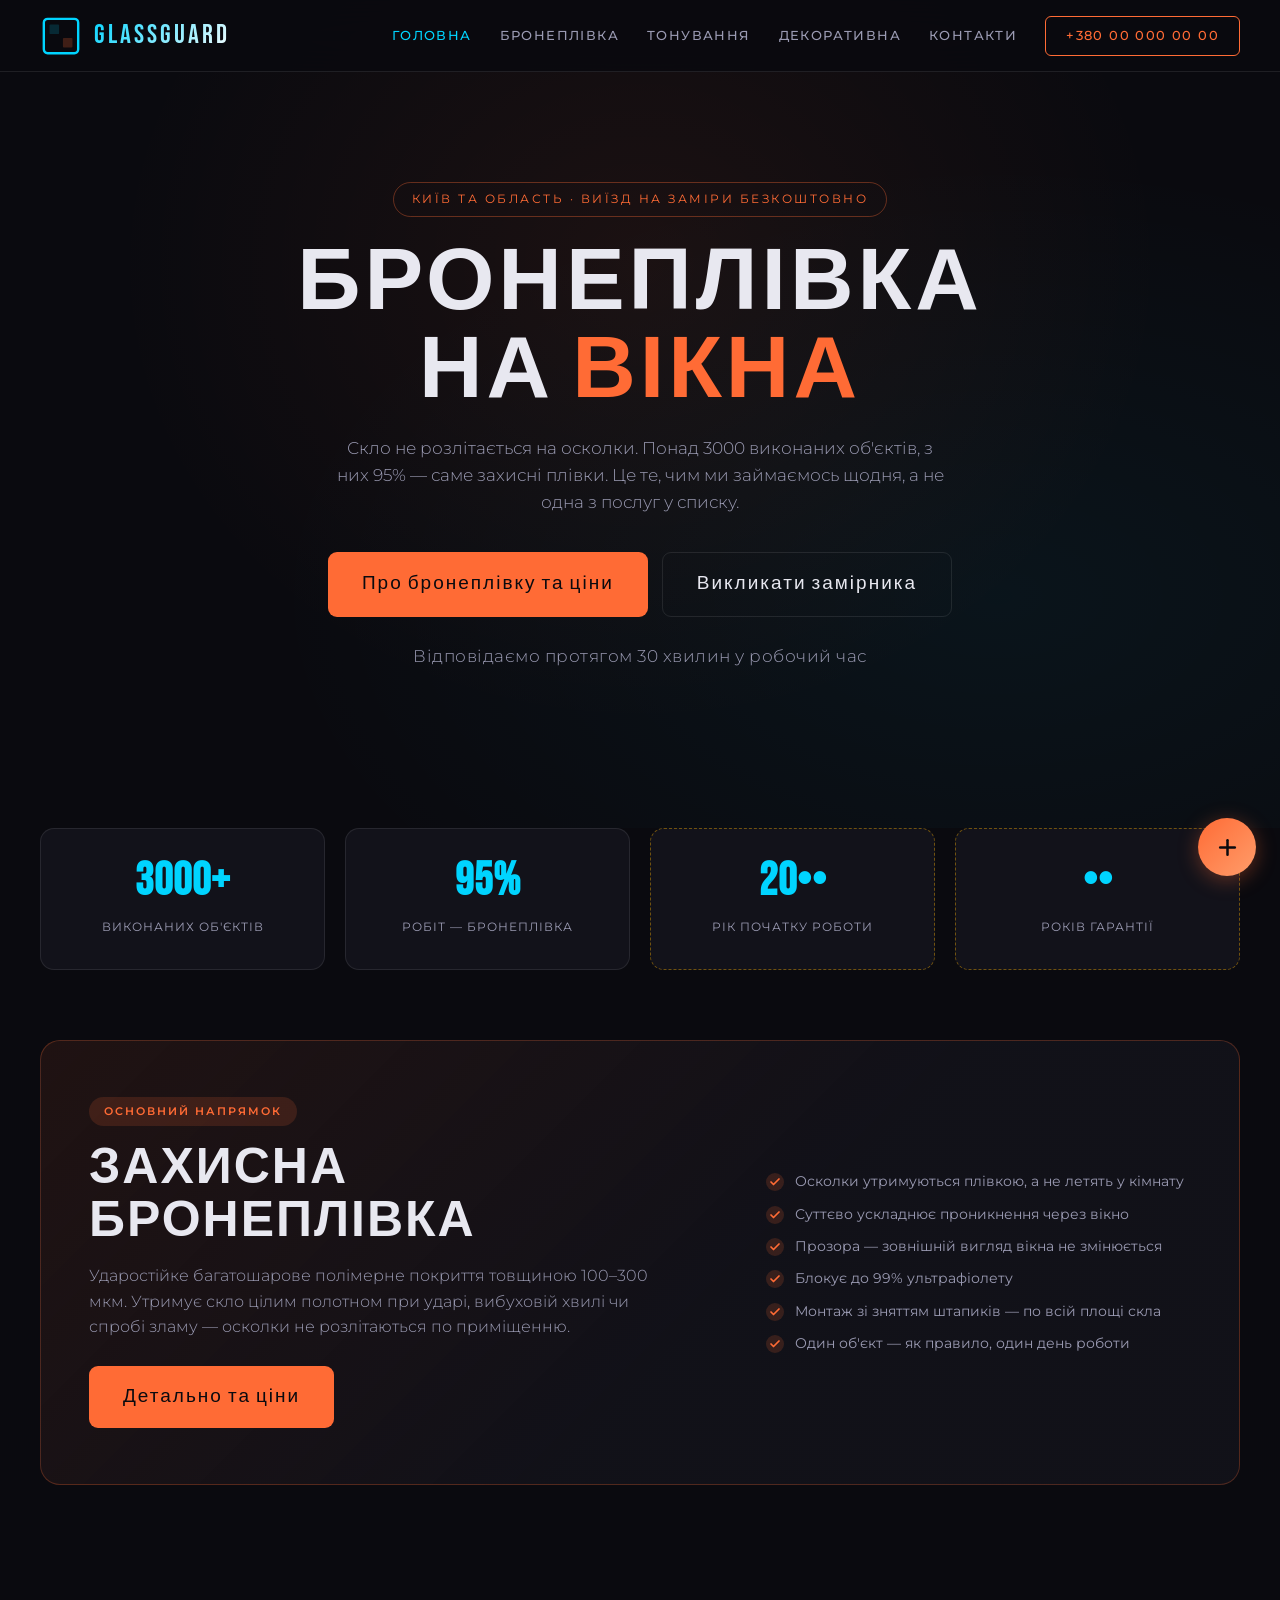
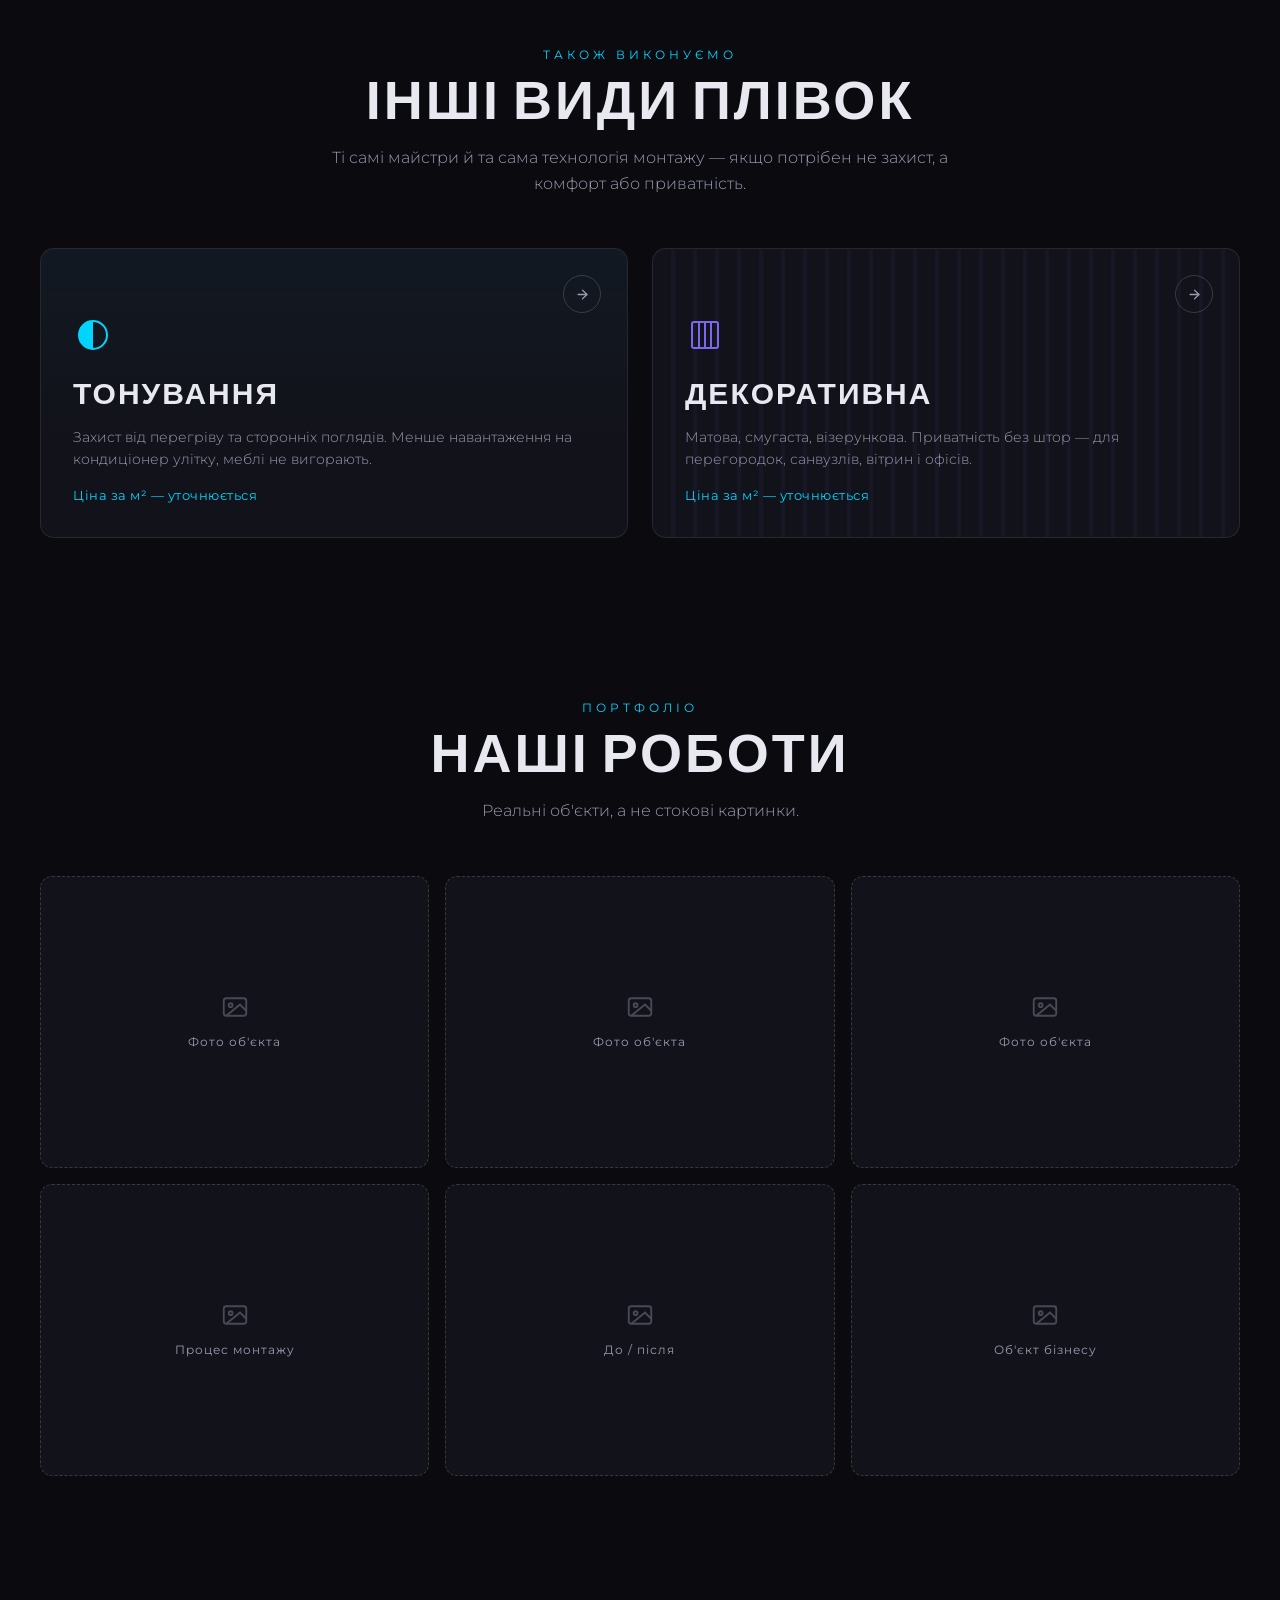
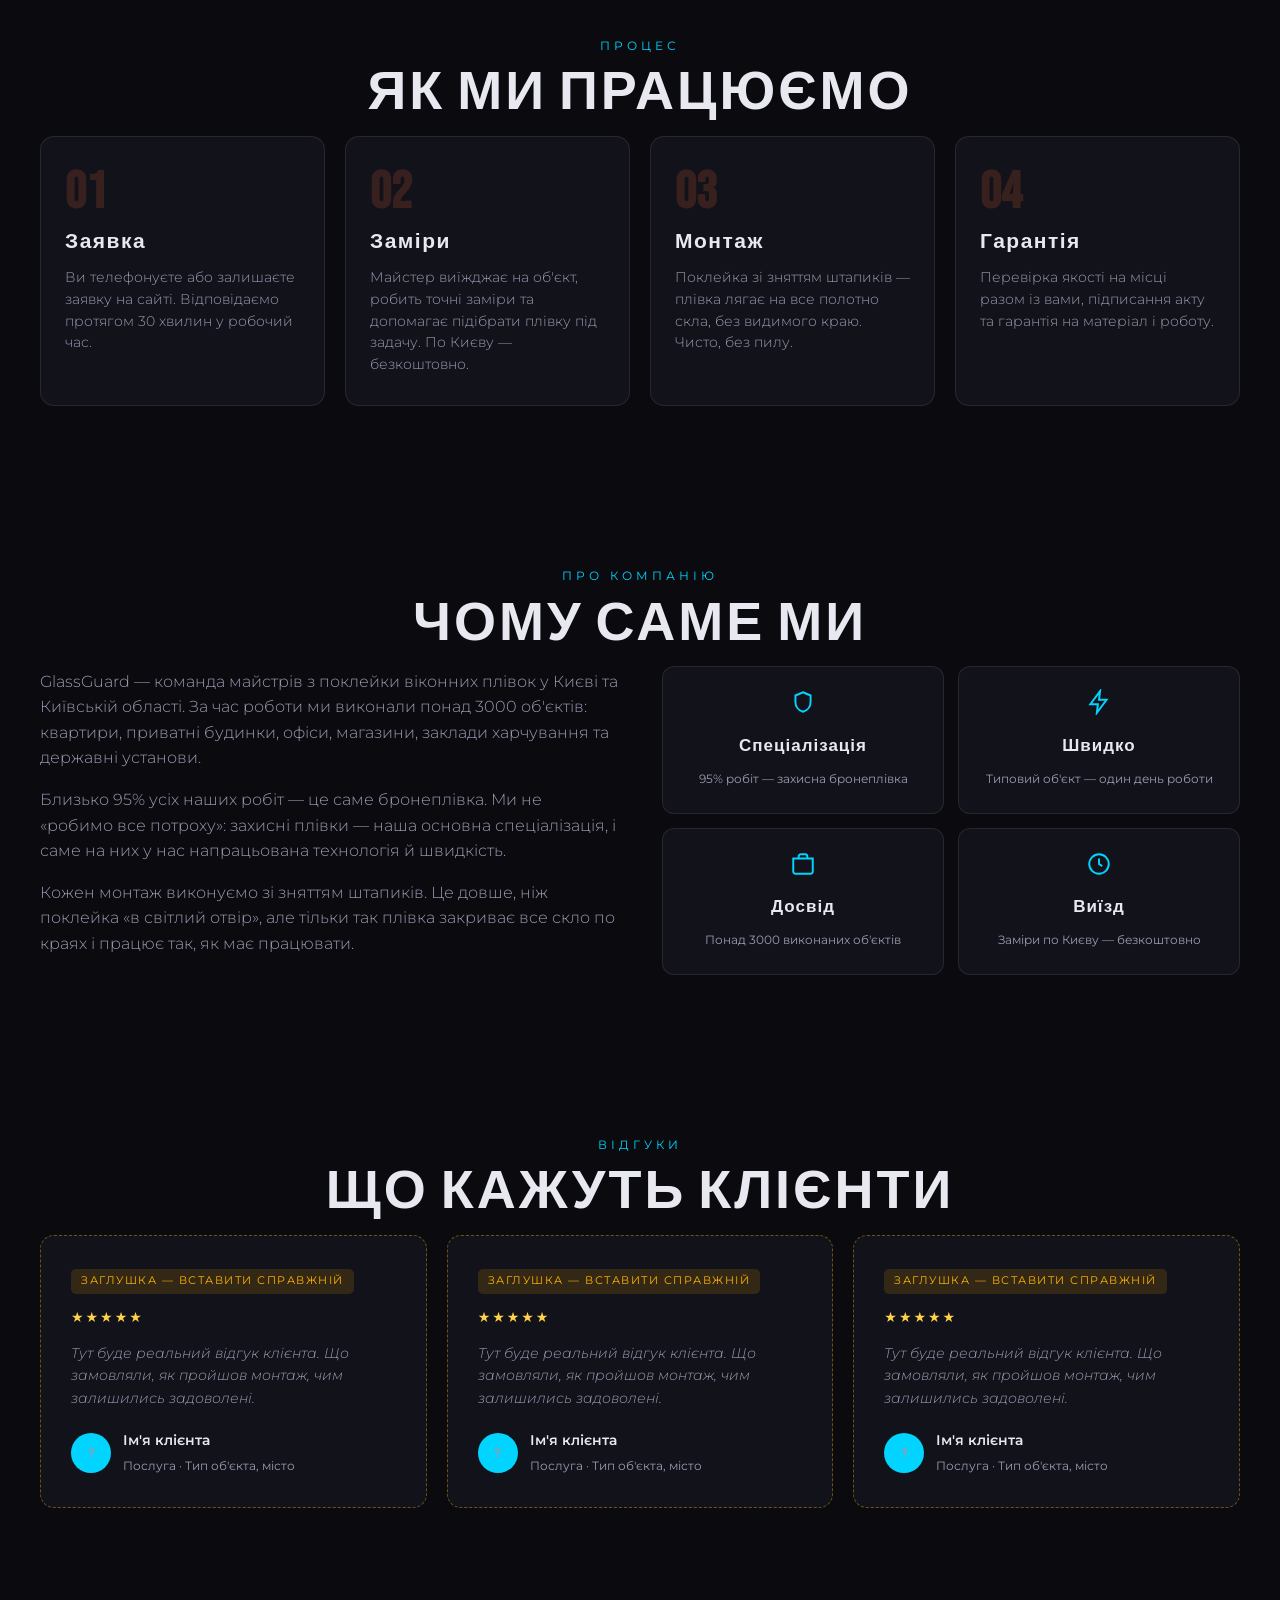
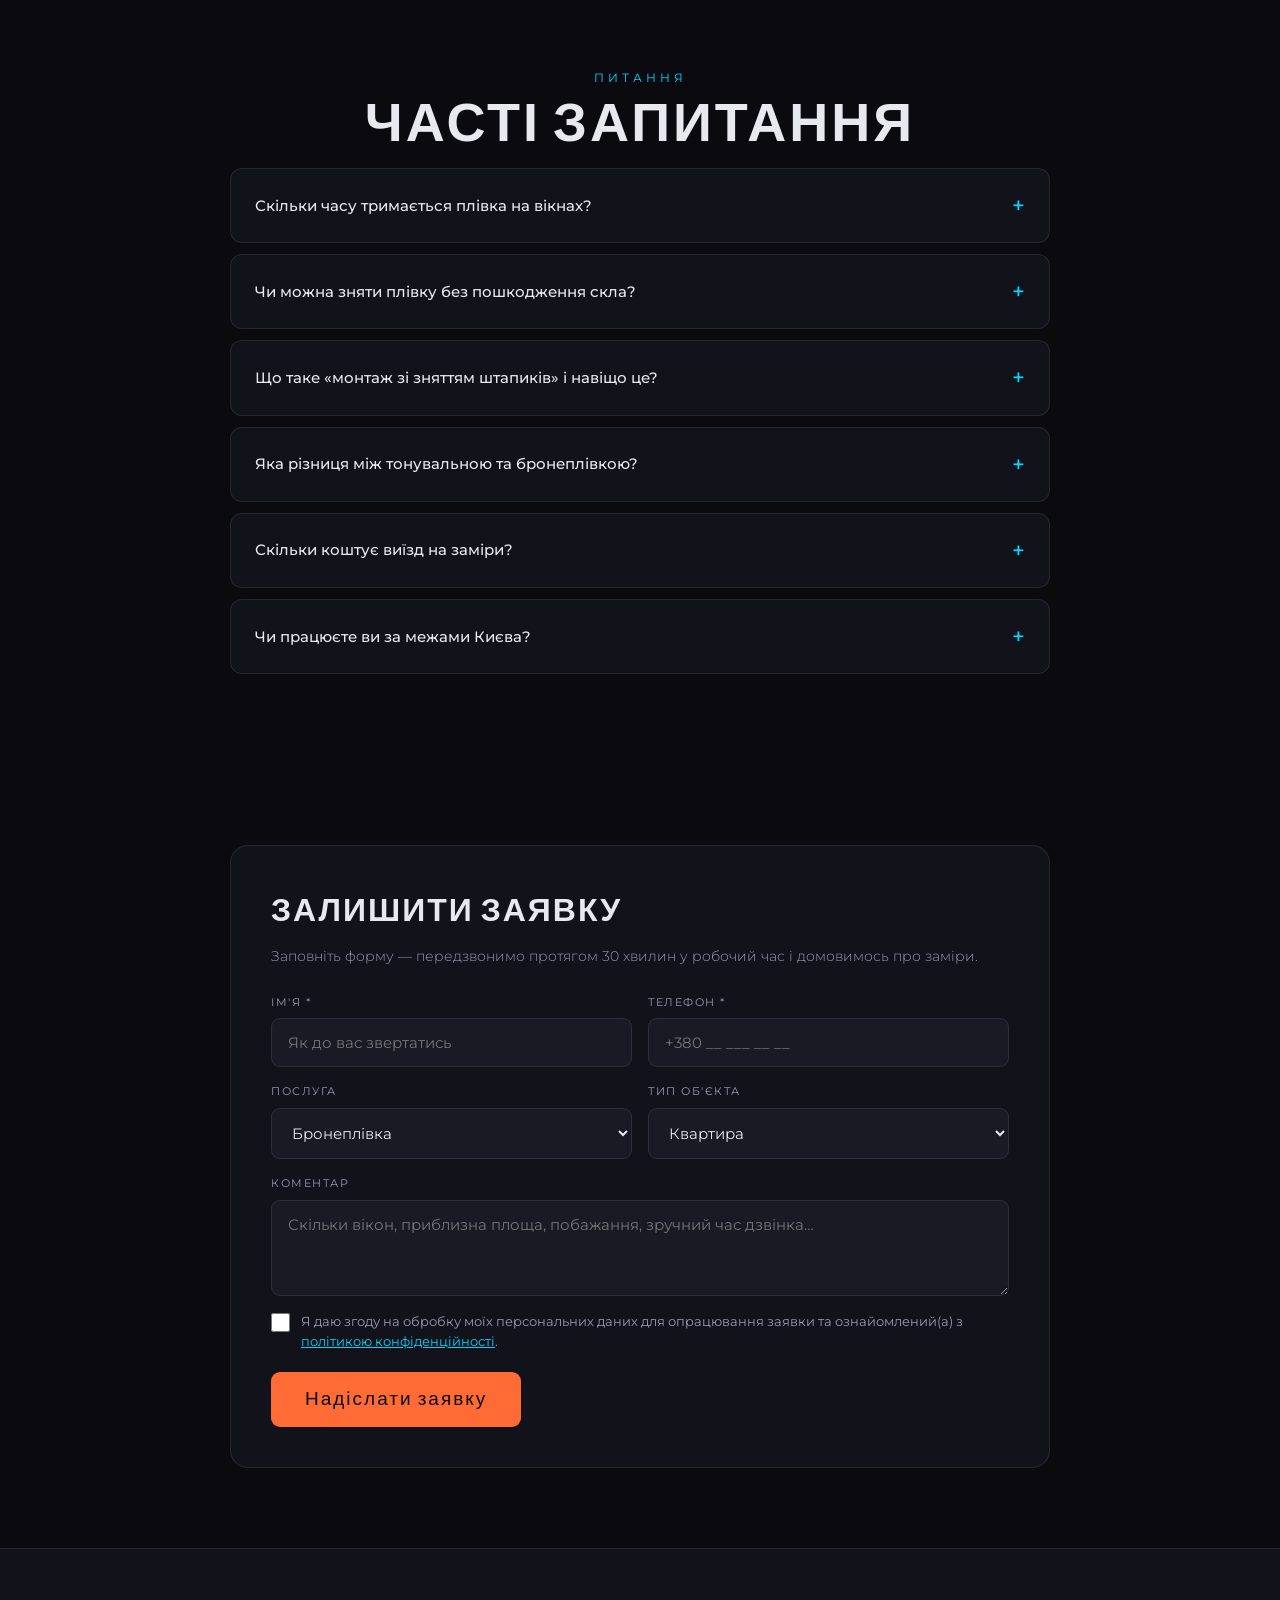
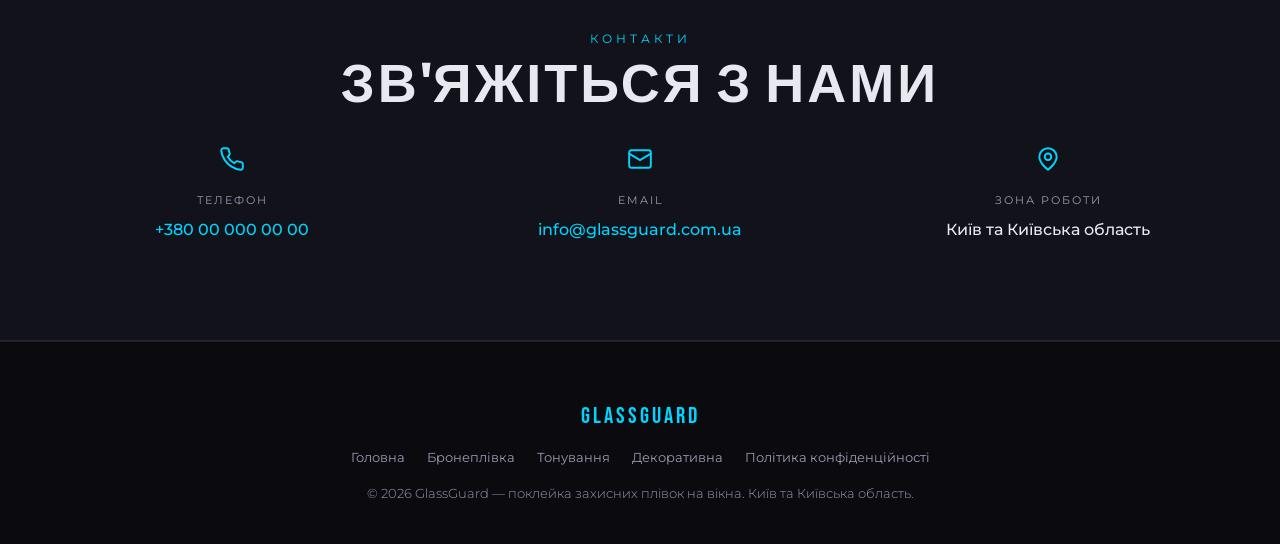
==== commit dc214cef: "Add files via upload" ====
--- a/index.html
+++ b/index.html
@@ -2,412 +2,412 @@
 <html lang="uk">
 <head>
 <meta charset="UTF-8">
-<meta name="viewport" content="width=device-width, initial-scale=1.0">
-<title>GlassGuard — Захист та стиль для ваших вікон</title>
+<meta name="viewport" content="width=device-width, initial-scale=1">
+
+<!-- ===== SEO: те, що бачить Google і що показується у вкладці браузера ===== -->
+<title>Бронеплівка на вікна Київ — монтаж з гарантією | GlassGuard</title>
+<meta name="description" content="Поклейка бронеплівки на вікна в Києві та області. Понад 3000 виконаних об'єктів, 95% робіт — захисні плівки. Безкоштовний виїзд на заміри, монтаж зі зняттям штапиків.">
+<link rel="canonical" href="https://ЗАМІНІТЬ-ДОМЕН.com.ua/">
+
+<!-- як виглядатиме посилання, коли ним поділяться у Telegram/Viber/Facebook -->
+<meta property="og:type" content="website">
+<meta property="og:locale" content="uk_UA">
+<meta property="og:site_name" content="GlassGuard">
+<meta property="og:title" content="Бронеплівка на вікна в Києві — GlassGuard">
+<meta property="og:description" content="Понад 3000 виконаних об'єктів. Захисні, тонувальні та декоративні плівки. Безкоштовний виїзд на заміри.">
+<meta property="og:image" content="https://ЗАМІНІТЬ-ДОМЕН.com.ua/assets/og-cover.jpg">
+<meta name="theme-color" content="#0a0a0f">
+
+<link rel="icon" href="assets/favicon.svg" type="image/svg+xml">
+<link rel="preconnect" href="https://fonts.googleapis.com">
+<link rel="preconnect" href="https://fonts.gstatic.com" crossorigin>
 <link href="https://fonts.googleapis.com/css2?family=Bebas+Neue&family=Montserrat:wght@300;400;500;600;700&display=swap" rel="stylesheet">
-<style>
-:root{--bg-deep:#0a0a0f;--bg-card:#12121a;--bg-surface:#1a1a25;--accent:#00d4ff;--accent-glow:rgba(0,212,255,0.15);--accent2:#ff6b35;--accent3:#7b68ee;--text:#e8e8f0;--text-dim:#8888a0;--glass-border:rgba(255,255,255,0.08);--success:#00e676;--danger:#ff4757;}
-*{margin:0;padding:0;box-sizing:border-box;}html{scroll-behavior:smooth;}
-body{font-family:'Montserrat',sans-serif;background:var(--bg-deep);color:var(--text);overflow-x:hidden;}
-body::before{content:'';position:fixed;inset:0;background-image:url("data:image/svg+xml,%3Csvg viewBox='0 0 256 256' xmlns='http://www.w3.org/2000/svg'%3E%3Cfilter id='n'%3E%3CfeTurbulence type='fractalNoise' baseFrequency='0.9' numOctaves='4' stitchTiles='stitch'/%3E%3C/filter%3E%3Crect width='100%25' height='100%25' filter='url(%23n)' opacity='0.03'/%3E%3C/svg%3E");pointer-events:none;z-index:0;}
-.page{display:none;min-height:100vh;position:relative;z-index:1;}.page.active{display:block;}
-
-/* NAV */
-nav{position:fixed;top:0;left:0;right:0;z-index:1000;padding:16px 40px;display:flex;justify-content:space-between;align-items:center;background:rgba(10,10,15,0.85);backdrop-filter:blur(20px);border-bottom:1px solid var(--glass-border);transition:all .3s;}
-nav.scrolled{padding:10px 40px;background:rgba(10,10,15,0.95);}
-.logo{display:flex;align-items:center;gap:12px;cursor:pointer;text-decoration:none;}
-.logo-icon{width:44px;height:44px;}.logo-icon svg{width:100%;height:100%;}
-.logo-text{font-family:'Bebas Neue',sans-serif;font-size:28px;letter-spacing:3px;background:linear-gradient(135deg,var(--accent),#fff);-webkit-background-clip:text;-webkit-text-fill-color:transparent;}
-.nav-links{display:flex;gap:32px;align-items:center;}
-.nav-links a{color:var(--text-dim);text-decoration:none;font-size:13px;font-weight:500;letter-spacing:1.5px;text-transform:uppercase;transition:color .3s;cursor:pointer;}
-.nav-links a:hover,.nav-links a.active{color:var(--accent);}
-.nav-links .admin-btn{padding:8px 20px;border:1px solid var(--accent);border-radius:4px;color:var(--accent);transition:all .3s;}
-.nav-links .admin-btn:hover{background:var(--accent);color:var(--bg-deep);}
-.burger{display:none;flex-direction:column;gap:5px;cursor:pointer;padding:8px;z-index:1001;background:none;border:none;}
-.burger span{display:block;width:26px;height:2px;background:var(--text);border-radius:2px;transition:all .35s cubic-bezier(.25,.46,.45,.94);transform-origin:center;}
-.burger.open span:nth-child(1){transform:translateY(7px) rotate(45deg);}.burger.open span:nth-child(2){opacity:0;transform:scaleX(0);}.burger.open span:nth-child(3){transform:translateY(-7px) rotate(-45deg);}
-.mobile-menu{display:none;position:fixed;inset:0;background:rgba(10,10,15,0.97);backdrop-filter:blur(30px);z-index:999;flex-direction:column;justify-content:center;align-items:center;gap:8px;opacity:0;transition:opacity .35s;}
-.mobile-menu.open{display:flex;opacity:1;}
-.mobile-menu a{color:var(--text-dim);text-decoration:none;font-family:'Bebas Neue',sans-serif;font-size:36px;letter-spacing:4px;padding:14px 20px;transition:color .3s;cursor:pointer;}
-.mobile-menu a:active{color:var(--accent);}
-.mobile-menu .mm-admin{margin-top:20px;font-family:'Montserrat',sans-serif;font-size:14px;letter-spacing:2px;text-transform:uppercase;padding:12px 32px;border:1px solid var(--accent);border-radius:6px;color:var(--accent);}
-
-/* HERO */
-.hero{height:100vh;display:flex;flex-direction:column;justify-content:center;align-items:center;text-align:center;padding:0 20px;position:relative;overflow:hidden;}
-.hero-bg{position:absolute;inset:0;background:radial-gradient(ellipse at 50% 30%,rgba(0,212,255,0.06) 0%,transparent 60%),radial-gradient(ellipse at 80% 70%,rgba(123,104,238,0.04) 0%,transparent 50%);}
-.hero h1{font-family:'Bebas Neue',sans-serif;font-size:clamp(48px,8vw,100px);letter-spacing:6px;line-height:1;margin-bottom:20px;}
-.hero h1 span{color:var(--accent);}
-.hero p{font-size:18px;color:var(--text-dim);max-width:600px;font-weight:300;margin-bottom:50px;line-height:1.7;}
-.scroll-indicator{position:absolute;bottom:40px;display:flex;flex-direction:column;align-items:center;gap:8px;color:var(--text-dim);font-size:11px;letter-spacing:2px;text-transform:uppercase;animation:float 2s ease-in-out infinite;}
-@keyframes float{0%,100%{transform:translateY(0);}50%{transform:translateY(8px);}}
-
-/* SECTIONS */
-.section-wrap{padding:80px 40px;max-width:1400px;margin:0 auto;}
-.section-label{font-size:12px;letter-spacing:4px;text-transform:uppercase;color:var(--accent);text-align:center;margin-bottom:12px;}
-.section-title{font-family:'Bebas Neue',sans-serif;font-size:clamp(36px,5vw,56px);text-align:center;letter-spacing:3px;margin-bottom:60px;}
-
-/* WINDOWS */
-.windows-grid{display:grid;grid-template-columns:repeat(3,1fr);gap:30px;}
-.window-card{position:relative;height:500px;border-radius:16px;overflow:hidden;cursor:pointer;border:1px solid var(--glass-border);transition:transform .4s cubic-bezier(.25,.46,.45,.94),border-color .4s;}
-.window-card:hover{transform:translateY(-8px);border-color:rgba(255,255,255,0.15);}
-.window-frame{position:absolute;inset:0;display:flex;flex-direction:column;justify-content:flex-end;padding:30px;z-index:2;}
-.glass-pane{position:absolute;inset:0;background:linear-gradient(180deg,rgba(200,220,240,0.08) 0%,rgba(100,140,180,0.03) 100%);transition:all .6s cubic-bezier(.25,.46,.45,.94);}
-.glass-pane::before{content:'';position:absolute;top:-50%;left:-50%;width:200%;height:200%;background:linear-gradient(135deg,transparent 40%,rgba(255,255,255,0.03) 50%,transparent 60%);transition:all .6s;}
-.card-tint .glass-pane{background:linear-gradient(180deg,rgba(30,50,80,0.1) 0%,rgba(10,20,40,0.05) 100%);}
-.card-tint:hover .glass-pane{background:rgba(5,10,20,0.75);}
-.card-tint .card-icon{color:var(--accent);}
-.card-armor .crack-overlay{position:absolute;inset:0;opacity:0;transition:opacity .5s;z-index:1;}
-.card-armor:hover .crack-overlay{opacity:1;}.card-armor .card-icon{color:var(--accent2);}
-.card-decor .stripe-overlay{position:absolute;inset:0;opacity:0;transition:opacity .6s;z-index:1;background:repeating-linear-gradient(90deg,transparent 0px,transparent 18px,rgba(123,104,238,0.12) 18px,rgba(123,104,238,0.12) 22px);}
-.card-decor:hover .stripe-overlay{opacity:1;}.card-decor .card-icon{color:var(--accent3);}
-.card-content{position:relative;z-index:3;}
-.card-icon{font-size:40px;margin-bottom:16px;display:block;}
-.card-title{font-family:'Bebas Neue',sans-serif;font-size:32px;letter-spacing:2px;margin-bottom:8px;}
-.card-subtitle{font-size:13px;color:var(--text-dim);font-weight:300;line-height:1.6;}
-.card-arrow{position:absolute;top:24px;right:24px;width:40px;height:40px;border-radius:50%;border:1px solid rgba(255,255,255,0.15);display:flex;align-items:center;justify-content:center;color:var(--text-dim);font-size:18px;transition:all .3s;z-index:3;}
-.window-card:hover .card-arrow{border-color:var(--accent);color:var(--accent);transform:rotate(-45deg);}
-
-/* STATS */
-.stats-bar{display:grid;grid-template-columns:repeat(4,1fr);gap:24px;padding:0 40px 80px;max-width:1400px;margin:0 auto;}
-.stat-item{text-align:center;padding:32px 16px;background:var(--bg-card);border:1px solid var(--glass-border);border-radius:14px;transition:border-color .3s;}
-.stat-item:hover{border-color:rgba(255,255,255,0.12);}
-.stat-num{font-family:'Bebas Neue',sans-serif;font-size:48px;letter-spacing:2px;color:var(--accent);line-height:1;margin-bottom:8px;}
-.stat-label{font-size:12px;color:var(--text-dim);letter-spacing:1px;text-transform:uppercase;font-weight:500;}
-
-/* STEPS */
-.steps-grid{display:grid;grid-template-columns:repeat(4,1fr);gap:24px;}
-.step-card{background:var(--bg-card);border:1px solid var(--glass-border);border-radius:14px;padding:32px 24px;text-align:center;transition:border-color .3s;}
-.step-card:hover{border-color:rgba(255,255,255,0.12);}
-.step-num{font-family:'Bebas Neue',sans-serif;font-size:56px;color:rgba(0,212,255,0.1);line-height:1;margin-bottom:8px;}
-.step-icon{font-size:28px;margin-bottom:12px;display:block;}
-.step-title{font-family:'Bebas Neue',sans-serif;font-size:20px;letter-spacing:1.5px;margin-bottom:10px;}
-.step-text{font-size:13px;color:var(--text-dim);line-height:1.7;font-weight:300;}
-
-/* ABOUT */
-.about-grid{display:grid;grid-template-columns:1fr 1fr;gap:40px;align-items:center;}
-.about-text p{color:var(--text-dim);font-size:15px;line-height:1.8;font-weight:300;margin-bottom:16px;}
-.about-visual{display:grid;grid-template-columns:1fr 1fr;gap:16px;}
-.about-box{background:var(--bg-card);border:1px solid var(--glass-border);border-radius:12px;padding:24px;text-align:center;transition:border-color .3s;}
-.about-box:hover{border-color:rgba(255,255,255,0.12);}
-.about-box-icon{font-size:28px;margin-bottom:10px;display:block;}
-.about-box-title{font-family:'Bebas Neue',sans-serif;font-size:16px;letter-spacing:1px;margin-bottom:6px;}
-.about-box-text{font-size:11px;color:var(--text-dim);line-height:1.5;}
-
-/* REVIEWS */
-.reviews-grid{display:grid;grid-template-columns:repeat(3,1fr);gap:24px;}
-.review-card{background:var(--bg-card);border:1px solid var(--glass-border);border-radius:14px;padding:32px;transition:border-color .3s;}
-.review-card:hover{border-color:rgba(255,255,255,0.12);}
-.review-stars{color:#ffd700;font-size:14px;margin-bottom:14px;letter-spacing:2px;}
-.review-text{font-size:14px;color:var(--text-dim);line-height:1.8;font-weight:300;font-style:italic;margin-bottom:20px;}
-.review-author{display:flex;align-items:center;gap:12px;}
-.review-avatar{width:40px;height:40px;border-radius:50%;display:flex;align-items:center;justify-content:center;font-size:16px;font-weight:700;color:var(--bg-deep);}
-.review-name{font-size:14px;font-weight:600;}
-.review-meta{font-size:11px;color:var(--text-dim);}
-
-/* FAQ */
-.faq-list{max-width:800px;margin:0 auto;}
-.faq-item{border:1px solid var(--glass-border);border-radius:12px;margin-bottom:12px;overflow:hidden;transition:border-color .3s;}
-.faq-item:hover{border-color:rgba(255,255,255,0.12);}
-.faq-q{padding:20px 24px;cursor:pointer;display:flex;justify-content:space-between;align-items:center;font-size:15px;font-weight:500;transition:background .3s;background:var(--bg-card);}
-.faq-q:hover{background:var(--bg-surface);}
-.faq-toggle{font-size:20px;color:var(--accent);transition:transform .3s;flex-shrink:0;margin-left:16px;}
-.faq-item.open .faq-toggle{transform:rotate(45deg);}
-.faq-a{max-height:0;overflow:hidden;transition:max-height .4s cubic-bezier(.25,.46,.45,.94),padding .3s;padding:0 24px;background:var(--bg-card);}
-.faq-item.open .faq-a{max-height:300px;padding:0 24px 20px;}
-.faq-a p{font-size:14px;color:var(--text-dim);line-height:1.8;font-weight:300;}
-
-/* CONTACTS */
-.contact-section{background:var(--bg-card);border-top:1px solid var(--glass-border);border-bottom:1px solid var(--glass-border);}
-.contact-grid{display:grid;grid-template-columns:repeat(3,1fr);gap:30px;}
-.contact-item{text-align:center;padding:20px;}
-.contact-item-icon{font-size:28px;margin-bottom:12px;display:block;}
-.contact-item-label{font-size:11px;letter-spacing:2px;text-transform:uppercase;color:var(--text-dim);margin-bottom:8px;}
-.contact-item-value{font-size:16px;font-weight:500;}.contact-item-value a{color:var(--accent);text-decoration:none;}
-
-/* FLOAT */
-.float-btn{position:fixed;bottom:28px;right:28px;z-index:998;display:flex;flex-direction:column;gap:10px;align-items:flex-end;}
-.float-main{width:56px;height:56px;border-radius:50%;background:linear-gradient(135deg,var(--accent),var(--accent3));border:none;cursor:pointer;display:flex;align-items:center;justify-content:center;font-size:24px;color:#fff;box-shadow:0 4px 20px rgba(0,212,255,0.3);transition:transform .3s,box-shadow .3s;}
-.float-main:hover{transform:scale(1.1);box-shadow:0 6px 30px rgba(0,212,255,0.4);}
-.float-main.open{transform:rotate(45deg);}
-.float-options{display:flex;flex-direction:column;gap:8px;align-items:flex-end;opacity:0;transform:translateY(10px);pointer-events:none;transition:all .3s;}
-.float-options.open{opacity:1;transform:translateY(0);pointer-events:all;}
-.float-opt{display:flex;align-items:center;gap:10px;text-decoration:none;}
-.float-opt-label{background:var(--bg-card);border:1px solid var(--glass-border);padding:6px 14px;border-radius:8px;font-size:12px;color:var(--text);white-space:nowrap;}
-.float-opt-icon{width:44px;height:44px;border-radius:50%;display:flex;align-items:center;justify-content:center;font-size:18px;color:#fff;flex-shrink:0;transition:transform .2s;}
-.float-opt-icon:hover{transform:scale(1.1);}
-.float-opt-icon.viber{background:#7360f2;}.float-opt-icon.telegram{background:#26a5e4;}.float-opt-icon.phone{background:var(--success);}
-
-/* CATEGORY */
-.category-page{padding-top:100px;}
-.category-hero{padding:60px 40px 40px;max-width:1200px;margin:0 auto;}
-.back-btn{display:inline-flex;align-items:center;gap:8px;color:var(--text-dim);font-size:13px;cursor:pointer;margin-bottom:30px;transition:color .3s;letter-spacing:1px;text-transform:uppercase;}.back-btn:hover{color:var(--accent);}
-.category-badge{display:inline-block;padding:6px 16px;border-radius:20px;font-size:11px;letter-spacing:2px;text-transform:uppercase;margin-bottom:16px;font-weight:600;}
-.badge-tint{background:rgba(0,212,255,0.12);color:var(--accent);}.badge-armor{background:rgba(255,107,53,0.12);color:var(--accent2);}.badge-decor{background:rgba(123,104,238,0.12);color:var(--accent3);}
-.category-title{font-family:'Bebas Neue',sans-serif;font-size:clamp(40px,6vw,72px);letter-spacing:4px;margin-bottom:20px;line-height:1;}
-.category-grid{display:grid;grid-template-columns:1fr 1fr;gap:30px;max-width:1200px;margin:0 auto;padding:0 40px 80px;}
-.info-card{background:var(--bg-card);border:1px solid var(--glass-border);border-radius:16px;padding:40px;transition:border-color .3s;}.info-card:hover{border-color:rgba(255,255,255,0.12);}
-.info-card h3{font-family:'Bebas Neue',sans-serif;font-size:24px;letter-spacing:2px;margin-bottom:20px;display:flex;align-items:center;gap:12px;}
-.info-card p,.info-card li{color:var(--text-dim);font-size:14px;line-height:1.8;font-weight:300;}
-.info-card ul{list-style:none;padding:0;}.info-card ul li{padding:8px 0;border-bottom:1px solid rgba(255,255,255,0.04);display:flex;align-items:center;gap:10px;}.info-card ul li:last-child{border-bottom:none;}.info-card ul li::before{content:'✓';color:var(--success);font-weight:700;}
-.price-tag{font-family:'Bebas Neue',sans-serif;font-size:48px;color:var(--accent);letter-spacing:2px;}
-.price-unit{font-size:14px;color:var(--text-dim);font-weight:300;}
-.form-card{grid-column:1/-1;background:var(--bg-card);border:1px solid var(--glass-border);border-radius:16px;padding:40px;}
-.form-card h3{font-family:'Bebas Neue',sans-serif;font-size:28px;letter-spacing:2px;margin-bottom:24px;}
-.form-row{display:grid;grid-template-columns:1fr 1fr;gap:16px;margin-bottom:16px;}
-.form-group{display:flex;flex-direction:column;gap:6px;}.form-group.full{grid-column:1/-1;}
-.form-group label{font-size:11px;letter-spacing:1.5px;text-transform:uppercase;color:var(--text-dim);}
-.form-group input,.form-group textarea,.form-group select{background:var(--bg-surface);border:1px solid var(--glass-border);border-radius:8px;padding:14px 16px;color:var(--text);font-family:'Montserrat',sans-serif;font-size:14px;transition:border-color .3s;outline:none;}
-.form-group input:focus,.form-group textarea:focus,.form-group select:focus{border-color:var(--accent);}
-.form-group textarea{resize:vertical;min-height:100px;}
-.submit-btn{padding:16px 40px;background:var(--accent);color:var(--bg-deep);border:none;border-radius:8px;font-family:'Bebas Neue',sans-serif;font-size:18px;letter-spacing:2px;cursor:pointer;transition:all .3s;margin-top:8px;}.submit-btn:hover{background:#fff;transform:translateY(-2px);box-shadow:0 8px 30px rgba(0,212,255,0.2);}
-
-/* ADMIN */
-.admin-page{padding-top:100px;}
-.admin-container{max-width:1200px;margin:0 auto;padding:40px;}
-.admin-header{display:flex;justify-content:space-between;align-items:center;margin-bottom:40px;}
-.admin-header h1{font-family:'Bebas Neue',sans-serif;font-size:42px;letter-spacing:3px;}
-.admin-tabs{display:flex;gap:4px;background:var(--bg-card);border-radius:10px;padding:4px;border:1px solid var(--glass-border);margin-bottom:30px;flex-wrap:wrap;}
-.admin-tab{padding:11px 18px;border-radius:8px;border:none;background:transparent;color:var(--text-dim);font-family:'Montserrat',sans-serif;font-size:12px;font-weight:500;cursor:pointer;transition:all .3s;letter-spacing:.5px;}
-.admin-tab.active{background:var(--accent);color:var(--bg-deep);}
-.admin-panel{display:none;}.admin-panel.active{display:block;}
-.admin-card{background:var(--bg-card);border:1px solid var(--glass-border);border-radius:16px;padding:32px;margin-bottom:24px;}
-.admin-card h3{font-family:'Bebas Neue',sans-serif;font-size:22px;letter-spacing:2px;margin-bottom:20px;color:var(--accent);}
-.admin-row{display:grid;grid-template-columns:1fr 1fr;gap:16px;margin-bottom:16px;}
-.admin-field{display:flex;flex-direction:column;gap:6px;}.admin-field.full{grid-column:1/-1;}
-.admin-field label{font-size:11px;letter-spacing:1.5px;text-transform:uppercase;color:var(--text-dim);}
-.admin-field input,.admin-field textarea,.admin-field select{background:var(--bg-surface);border:1px solid var(--glass-border);border-radius:8px;padding:12px 14px;color:var(--text);font-family:'Montserrat',sans-serif;font-size:14px;outline:none;transition:border-color .3s;}
-.admin-field input:focus,.admin-field textarea:focus{border-color:var(--accent);}
-.admin-field textarea{resize:vertical;min-height:80px;}
-.save-btn{padding:14px 32px;background:var(--accent);color:var(--bg-deep);border:none;border-radius:8px;font-family:'Bebas Neue',sans-serif;font-size:16px;letter-spacing:2px;cursor:pointer;transition:all .3s;}.save-btn:hover{background:#fff;}
-.save-msg{display:inline-block;margin-left:16px;color:var(--success);font-size:13px;opacity:0;transition:opacity .3s;}.save-msg.show{opacity:1;}
-.requests-table{width:100%;border-collapse:collapse;}
-.requests-table th{text-align:left;font-size:11px;letter-spacing:1.5px;text-transform:uppercase;color:var(--text-dim);padding:12px 16px;border-bottom:1px solid var(--glass-border);}
-.requests-table td{padding:14px 16px;font-size:14px;border-bottom:1px solid rgba(255,255,255,0.03);color:var(--text-dim);}
-.requests-table tr:hover td{color:var(--text);}
-.status-badge{padding:4px 12px;border-radius:12px;font-size:11px;font-weight:600;}
-.status-new{background:rgba(0,212,255,0.12);color:var(--accent);}.status-done{background:rgba(0,230,118,0.12);color:var(--success);}.status-pending{background:rgba(255,107,53,0.12);color:var(--accent2);}
-
-footer{padding:60px 40px;border-top:1px solid var(--glass-border);text-align:center;}
-.footer-logo{font-family:'Bebas Neue',sans-serif;font-size:24px;letter-spacing:3px;color:var(--accent);margin-bottom:12px;}
-.footer-text{color:var(--text-dim);font-size:13px;font-weight:300;}
-
-/* RESPONSIVE */
-@media(max-width:1100px){.windows-grid{gap:20px;}.window-card{height:440px;}.steps-grid{grid-template-columns:1fr 1fr;}.stats-bar{grid-template-columns:repeat(2,1fr);}}
-@media(max-width:900px){
-  .windows-grid{grid-template-columns:1fr;max-width:500px;margin:0 auto;}.window-card{height:340px;}
-  .category-grid,.form-row,.admin-row{grid-template-columns:1fr;}
-  nav{padding:12px 20px;}.nav-links{display:none;}.burger{display:flex;}
-  .hero p{font-size:16px;padding:0 10px;}
-  .info-card,.form-card,.admin-card{padding:28px;}.price-tag{font-size:40px;}
-  .requests-table{display:block;overflow-x:auto;-webkit-overflow-scrolling:touch;}
-  .requests-table td,.requests-table th{padding:10px 12px;font-size:12px;white-space:nowrap;}
-  .about-grid{grid-template-columns:1fr;}.reviews-grid{grid-template-columns:1fr;}
-  .contact-grid{grid-template-columns:1fr;gap:0;}.steps-grid{grid-template-columns:1fr 1fr;}
-  .stats-bar{grid-template-columns:1fr 1fr;gap:16px;padding:0 20px 60px;}.section-wrap{padding:60px 20px;}
+<link rel="stylesheet" href="assets/style.css">
+
+<!-- ===== Картка організації для Google (впливає на видачу і Карти) ===== -->
+<script type="application/ld+json">
+{
+  "@context": "https://schema.org",
+  "@type": "LocalBusiness",
+  "name": "GlassGuard",
+  "description": "Поклейка бронеплівки, тонувальної та декоративної плівки на вікна. Київ та Київська область.",
+  "url": "https://ЗАМІНІТЬ-ДОМЕН.com.ua/",
+  "telephone": "+380000000000",
+  "email": "info@glassguard.com.ua",
+  "priceRange": "$$",
+  "areaServed": [{"@type":"City","name":"Київ"},{"@type":"AdministrativeArea","name":"Київська область"}],
+  "address": {"@type":"PostalAddress","addressLocality":"Київ","addressCountry":"UA"}
 }
-@media(max-width:600px){
-  nav{padding:10px 16px;}.logo-text{font-size:22px;letter-spacing:2px;}.logo-icon{width:36px;height:36px;}
-  .hero{padding:0 16px;}.hero h1{font-size:48px;letter-spacing:2px;}.hero p{font-size:14px;margin-bottom:30px;}
-  .section-wrap{padding:50px 16px;}.section-label{font-size:11px;}.section-title{font-size:32px;margin-bottom:30px;}
-  .windows-grid{max-width:100%;}.window-card{height:300px;border-radius:12px;}
-  .card-title{font-size:26px;}.card-subtitle{font-size:12px;}.card-icon{font-size:32px;margin-bottom:12px;}
-  .card-arrow{width:34px;height:34px;top:16px;right:16px;}.window-frame{padding:20px;}
-  .category-hero{padding:30px 16px 16px;}.category-title{font-size:36px;}
-  .category-grid{padding:0 16px 50px;gap:16px;}
-  .info-card{padding:24px;border-radius:12px;}.info-card h3{font-size:20px;}.info-card p,.info-card li{font-size:13px;}
-  .price-tag{font-size:36px;}.form-card{padding:24px;border-radius:12px;}
-  .form-group input,.form-group textarea,.form-group select{padding:12px 14px;font-size:16px;}
-  .submit-btn{width:100%;font-size:16px;padding:14px;}
-  .admin-container{padding:16px;}.admin-header{flex-direction:column;align-items:flex-start;gap:12px;}.admin-header h1{font-size:32px;}
-  .admin-tabs{gap:2px;padding:3px;}.admin-tab{padding:9px 12px;font-size:11px;}
-  .admin-card{padding:20px;border-radius:12px;}.admin-card h3{font-size:18px;}
-  .admin-field input,.admin-field textarea,.admin-field select{font-size:16px;padding:10px 12px;}.admin-field label{font-size:10px;}.save-btn{width:100%;}
-  footer{padding:40px 16px;}.footer-logo{font-size:20px;}.footer-text{font-size:11px;}
-  .toast{bottom:16px;right:16px;left:16px;font-size:13px;text-align:center;padding:14px 20px;}
-  .stats-bar{grid-template-columns:1fr 1fr;gap:12px;padding:0 16px 50px;}.stat-item{padding:24px 12px;}.stat-num{font-size:36px;}.stat-label{font-size:10px;}
-  .steps-grid{grid-template-columns:1fr;}.step-card{padding:24px 20px;}
-  .about-visual{gap:12px;}.faq-q{font-size:14px;padding:16px 18px;}.faq-a p{font-size:13px;}
-  .float-btn{bottom:20px;right:16px;}.float-main{width:50px;height:50px;font-size:20px;}.float-opt-icon{width:40px;height:40px;font-size:16px;}
-}
-@media(max-width:380px){.hero h1{font-size:38px;}.window-card{height:260px;}.card-title{font-size:22px;}.category-title{font-size:28px;}.price-tag{font-size:30px;}.mobile-menu a{font-size:28px;}.stat-num{font-size:30px;}}
-@media(hover:none)and(pointer:coarse){.card-tint .glass-pane{background:rgba(5,10,20,0.4);}.card-armor .crack-overlay{opacity:.6;}.card-decor .stripe-overlay{opacity:.5;}.nav-links a,.back-btn,.submit-btn,.save-btn,.admin-tab,.faq-q{min-height:44px;display:inline-flex;align-items:center;}}
-@keyframes fadeInUp{from{opacity:0;transform:translateY(30px);}to{opacity:1;transform:translateY(0);}}
-.animate-in{animation:fadeInUp .7s cubic-bezier(.25,.46,.45,.94) forwards;}
-.delay-1{animation-delay:.1s;opacity:0;}.delay-2{animation-delay:.2s;opacity:0;}.delay-3{animation-delay:.3s;opacity:0;}
-.toast{position:fixed;bottom:30px;right:30px;padding:16px 28px;background:var(--bg-card);border:1px solid var(--success);border-radius:10px;color:var(--success);font-size:14px;z-index:9999;transform:translateY(100px);opacity:0;transition:all .4s cubic-bezier(.25,.46,.45,.94);}.toast.show{transform:translateY(0);opacity:1;}
-</style>
+</script>
 </head>
 <body>
-<nav id="mainNav">
-  <div class="logo" onclick="navigate('home')"><div class="logo-icon"><svg viewBox="0 0 44 44" fill="none" xmlns="http://www.w3.org/2000/svg"><rect x="4" y="4" width="36" height="36" rx="4" stroke="url(#lg)" stroke-width="2.5" fill="none"/><line x1="22" y1="4" x2="22" y2="40" stroke="url(#lg)" stroke-width="1.5"/><line x1="4" y1="22" x2="40" y2="22" stroke="url(#lg)" stroke-width="1.5"/><rect x="10" y="10" width="10" height="10" rx="1" fill="rgba(0,212,255,0.15)" stroke="var(--accent)" stroke-width=".5"/><rect x="24" y="10" width="10" height="10" rx="1" fill="rgba(0,212,255,0.08)" stroke="var(--accent)" stroke-width=".5"/><rect x="10" y="24" width="10" height="10" rx="1" fill="rgba(0,212,255,0.08)" stroke="var(--accent)" stroke-width=".5"/><rect x="24" y="24" width="10" height="10" rx="1" fill="rgba(0,212,255,0.12)" stroke="var(--accent)" stroke-width=".5"/><defs><linearGradient id="lg" x1="4" y1="4" x2="40" y2="40"><stop offset="0%" stop-color="#00d4ff"/><stop offset="100%" stop-color="#7b68ee"/></linearGradient></defs></svg></div><span class="logo-text">GLASSGUARD</span></div>
-  <div class="nav-links"><a onclick="navigate('home')" id="nav-home" class="active">Головна</a><a onclick="navigate('tint')" id="nav-tint">Тонування</a><a onclick="navigate('armor')" id="nav-armor">Бронеплівка</a><a onclick="navigate('decor')" id="nav-decor">Декоративна</a><a onclick="navigate('admin')" class="admin-btn" id="nav-admin">Адмін</a></div>
-  <button class="burger" id="burger" onclick="toggleMobile()"><span></span><span></span><span></span></button>
+
+<a class="skip-link" href="#main">Перейти до вмісту</a>
+
+<!-- ================= ШАПКА ================= -->
+<nav class="site-nav">
+  <a class="logo" href="index.html" aria-label="GlassGuard — на головну">
+    <span class="logo-icon" aria-hidden="true">
+      <svg viewBox="0 0 44 44" fill="none" xmlns="http://www.w3.org/2000/svg">
+        <rect x="4" y="4" width="36" height="36" rx="4" stroke="url(#lg)" stroke-width="2.5"/>
+        <line x1="22" y1="4" x2="22" y2="40" stroke="url(#lg)" stroke-width="1.5"/>
+        <line x1="4" y1="22" x2="40" y2="22" stroke="url(#lg)" stroke-width="1.5"/>
+        <rect x="10" y="10" width="10" height="10" rx="1" fill="rgba(0,212,255,.16)"/>
+        <rect x="24" y="24" width="10" height="10" rx="1" fill="rgba(255,107,53,.22)"/>
+        <defs><linearGradient id="lg" x1="4" y1="4" x2="40" y2="40">
+          <stop offset="0%" stop-color="#00d4ff"/><stop offset="100%" stop-color="#ff6b35"/>
+        </linearGradient></defs>
+      </svg>
+    </span>
+    <span class="logo-text">GLASSGUARD</span>
+  </a>
+
+  <div class="nav-links">
+    <a href="index.html" aria-current="page">Головна</a>
+    <a href="broneplivka.html">Бронеплівка</a>
+    <a href="tonuvannya.html">Тонування</a>
+    <a href="dekoratyvna.html">Декоративна</a>
+    <a href="#kontakty">Контакти</a>
+    <a class="nav-phone" href="tel:+380000000000">+380 00 000 00 00</a>
+  </div>
+
+  <a class="nav-call" href="tel:+380000000000" aria-label="Зателефонувати">
+    <svg viewBox="0 0 24 24" fill="none" stroke="currentColor" stroke-width="2"><path d="M22 16.9v3a2 2 0 0 1-2.2 2 19.8 19.8 0 0 1-8.6-3.1 19.5 19.5 0 0 1-6-6A19.8 19.8 0 0 1 2.1 4.2 2 2 0 0 1 4.1 2h3a2 2 0 0 1 2 1.7c.1 1 .4 1.9.7 2.8a2 2 0 0 1-.5 2.1L8.1 9.9a16 16 0 0 0 6 6l1.3-1.2a2 2 0 0 1 2.1-.5c.9.3 1.8.6 2.8.7a2 2 0 0 1 1.7 2z"/></svg>
+  </a>
+
+  <button class="burger" id="burger" aria-expanded="false" aria-controls="mobileMenu" aria-label="Меню">
+    <span></span><span></span><span></span>
+  </button>
 </nav>
-<div class="mobile-menu" id="mobileMenu"><a onclick="mobileNav('home')">Головна</a><a onclick="mobileNav('tint')">Тонування</a><a onclick="mobileNav('armor')">Бронеплівка</a><a onclick="mobileNav('decor')">Декоративна</a><a onclick="mobileNav('admin')" class="mm-admin">Адмін панель</a></div>
-
-<!-- HOME -->
-<div class="page active" id="page-home">
-  <section class="hero"><div class="hero-bg"></div><h1 class="animate-in">GLASS<span>GUARD</span></h1><p class="animate-in delay-1">Професійна поклейка плівок на вікна. Захист, тонування та декор — індивідуальний підхід до кожного проєкту.</p><div class="scroll-indicator"><span>Обрати послугу</span><span>↓</span></div></section>
-
-  <div class="stats-bar"><div class="stat-item"><div class="stat-num" id="stat-years">7+</div><div class="stat-label">Років досвіду</div></div><div class="stat-item"><div class="stat-num" id="stat-orders">1200+</div><div class="stat-label">Виконаних замовлень</div></div><div class="stat-item"><div class="stat-num" id="stat-clients">980+</div><div class="stat-label">Задоволених клієнтів</div></div><div class="stat-item"><div class="stat-num" id="stat-guarantee">5</div><div class="stat-label">Років гарантії</div></div></div>
-
-  <section class="section-wrap" id="services"><div class="section-label">Наші послуги</div><div class="section-title">Оберіть тип плівки</div>
-    <div class="windows-grid">
-      <div class="window-card card-tint animate-in delay-1" onclick="navigate('tint')"><div class="glass-pane"></div><div class="card-arrow">→</div><div class="window-frame"><div class="card-content"><span class="card-icon">◐</span><div class="card-title" id="home-tint-title">ТОНУВАННЯ</div><div class="card-subtitle" id="home-tint-desc">Захист від сонця та зайвих поглядів. Комфортна атмосфера у приміщенні цілий рік.</div></div></div></div>
-      <div class="window-card card-armor animate-in delay-2" onclick="navigate('armor')"><div class="glass-pane"></div><div class="crack-overlay"><svg width="100%" height="100%" viewBox="0 0 400 500" xmlns="http://www.w3.org/2000/svg"><g stroke="rgba(255,255,255,0.25)" stroke-width="1.2" fill="none"><line x1="200" y1="200" x2="150" y2="120"/><line x1="200" y1="200" x2="280" y2="140"/><line x1="200" y1="200" x2="130" y2="260"/><line x1="200" y1="200" x2="290" y2="280"/><line x1="200" y1="200" x2="180" y2="310"/><line x1="200" y1="200" x2="240" y2="130"/><line x1="200" y1="200" x2="140" y2="190"/><line x1="200" y1="200" x2="260" y2="230"/><line x1="200" y1="200" x2="220" y2="300"/><line x1="200" y1="200" x2="160" y2="160"/><line x1="150" y1="120" x2="110" y2="70"/><line x1="150" y1="120" x2="100" y2="140"/><line x1="280" y1="140" x2="330" y2="90"/><line x1="280" y1="140" x2="320" y2="170"/><line x1="130" y1="260" x2="80" y2="300"/><line x1="130" y1="260" x2="90" y2="230"/><line x1="290" y1="280" x2="340" y2="330"/><line x1="290" y1="280" x2="330" y2="260"/><line x1="180" y1="310" x2="160" y2="380"/><line x1="220" y1="300" x2="250" y2="370"/><line x1="240" y1="130" x2="260" y2="80"/><line x1="160" y1="160" x2="120" y2="100"/></g><circle cx="200" cy="200" r="6" fill="rgba(255,255,255,0.15)"/><circle cx="200" cy="200" r="18" stroke="rgba(255,255,255,0.1)" stroke-width=".8" fill="none"/></svg></div><div class="card-arrow">→</div><div class="window-frame"><div class="card-content"><span class="card-icon">◈</span><div class="card-title" id="home-armor-title">БРОНЕПЛІВКА</div><div class="card-subtitle" id="home-armor-desc">Захист від зламу, вибухів та осколків. Безпека вашої оселі на першому місці.</div></div></div></div>
-      <div class="window-card card-decor animate-in delay-3" onclick="navigate('decor')"><div class="glass-pane"></div><div class="stripe-overlay"></div><div class="card-arrow">→</div><div class="window-frame"><div class="card-content"><span class="card-icon">❖</span><div class="card-title" id="home-decor-title">ДЕКОРАТИВНА</div><div class="card-subtitle" id="home-decor-desc">Матова, візерункова, кольорова плівка. Перетворіть скло на елемент дизайну.</div></div></div></div>
-    </div>
-  </section>
-
-  <section class="section-wrap"><div class="section-label">Процес</div><div class="section-title">Як ми працюємо</div>
-    <div class="steps-grid">
-      <div class="step-card"><div class="step-num">01</div><div class="step-icon">📞</div><div class="step-title" id="step1-title">Заявка</div><div class="step-text" id="step1-text">Ви залишаєте заявку на сайті або телефонуєте. Ми відповідаємо протягом 30 хвилин у робочий час.</div></div>
-      <div class="step-card"><div class="step-num">02</div><div class="step-icon">📐</div><div class="step-title" id="step2-title">Заміри</div><div class="step-text" id="step2-text">Майстер виїжджає на об'єкт, робить точні заміри та допомагає обрати оптимальну плівку.</div></div>
-      <div class="step-card"><div class="step-num">03</div><div class="step-icon">🔧</div><div class="step-title" id="step3-title">Монтаж</div><div class="step-text" id="step3-text">Професійна поклейка зі зняттям штапиків. Середній час — 30–40 хв на вікно. Без бруду та пилу.</div></div>
-      <div class="step-card"><div class="step-num">04</div><div class="step-icon">✅</div><div class="step-title" id="step4-title">Гарантія</div><div class="step-text" id="step4-text">Перевірка якості на місці, підписання акту та гарантія до 5 років на матеріал та роботу.</div></div>
-    </div>
-  </section>
-
-  <section class="section-wrap"><div class="section-label">Про компанію</div><div class="section-title">Чому обирають нас</div>
-    <div class="about-grid">
-      <div class="about-text"><p id="about-text-1">GlassGuard — це команда сертифікованих спеціалістів з поклейки віконних плівок у Києві та Київській області. Ми працюємо з 2019 року і за цей час реалізували понад 1200 проєктів для приватних осіб, бізнесу та державних установ.</p><p id="about-text-2">Використовуємо лише сертифіковані матеріали провідних виробників. Кожен монтаж виконується зі зняттям штапиків для максимальної щільності та ефективності покриття. Надаємо гарантію на всі види робіт.</p></div>
-      <div class="about-visual"><div class="about-box"><span class="about-box-icon">🏆</span><div class="about-box-title">Сертифіковані</div><div class="about-box-text">Матеріали з сертифікатами P1A–P3A</div></div><div class="about-box"><span class="about-box-icon">⚡</span><div class="about-box-title">Швидко</div><div class="about-box-text">Монтаж за 1 день навіть для великих об'єктів</div></div><div class="about-box"><span class="about-box-icon">🛡️</span><div class="about-box-title">Гарантія</div><div class="about-box-text">До 5 років на матеріал та роботу</div></div><div class="about-box"><span class="about-box-icon">🚗</span><div class="about-box-title">Виїзд</div><div class="about-box-text">Безкоштовний виїзд на заміри по Києву</div></div></div>
-    </div>
-  </section>
-
-  <section class="section-wrap"><div class="section-label">Відгуки</div><div class="section-title">Що кажуть клієнти</div>
-    <div class="reviews-grid">
-      <div class="review-card"><div class="review-stars">★★★★★</div><div class="review-text" id="review1-text">Замовляли бронеплівку на всі вікна квартири. Майстер приїхав вчасно, зробив все акуратно за пів дня. Тепер спимо спокійно.</div><div class="review-author"><div class="review-avatar" style="background:var(--accent)">О</div><div><div class="review-name" id="review1-name">Олена К.</div><div class="review-meta" id="review1-meta">Бронеплівка · Квартира, Київ</div></div></div></div>
-      <div class="review-card"><div class="review-stars">★★★★★</div><div class="review-text" id="review2-text">Поставили тонування в офіс — тепер влітку кондиціонер працює вдвічі менше. Плівка якісна, жодних бульбашок.</div><div class="review-author"><div class="review-avatar" style="background:var(--accent2)">А</div><div><div class="review-name" id="review2-name">Андрій М.</div><div class="review-meta" id="review2-meta">Тонування · Офіс, Бровари</div></div></div></div>
-      <div class="review-card"><div class="review-stars">★★★★★</div><div class="review-text" id="review3-text">Декоративна плівка на перегородки в ресторані — виглядає шикарно! Гості постійно питають де ми таке замовляли.</div><div class="review-author"><div class="review-avatar" style="background:var(--accent3)">І</div><div><div class="review-name" id="review3-name">Ірина В.</div><div class="review-meta" id="review3-meta">Декоративна · Ресторан, Київ</div></div></div></div>
-    </div>
-  </section>
-
-  <section class="section-wrap"><div class="section-label">Питання</div><div class="section-title">Часті запитання</div>
-    <div class="faq-list">
-      <div class="faq-item" onclick="toggleFaq(this)"><div class="faq-q"><span id="faq1-q">Скільки часу тримається плівка на вікнах?</span><span class="faq-toggle">+</span></div><div class="faq-a"><p id="faq1-a">Якісна плівка тримається від 10 до 25 років. Бронеплівка має необмежений термін служби. Гарантія до 5 років на монтаж.</p></div></div>
-      <div class="faq-item" onclick="toggleFaq(this)"><div class="faq-q"><span id="faq2-q">Чи можна зняти плівку без пошкодження скла?</span><span class="faq-toggle">+</span></div><div class="faq-a"><p id="faq2-a">Так, плівка знімається без пошкоджень. Ми також надаємо послугу демонтажу старої плівки.</p></div></div>
-      <div class="faq-item" onclick="toggleFaq(this)"><div class="faq-q"><span id="faq3-q">Чи працюєте ви за межами Києва?</span><span class="faq-toggle">+</span></div><div class="faq-a"><p id="faq3-a">Так, ми працюємо по всій Київській області. Для великих замовлень виїжджаємо в будь-яке місто України.</p></div></div>
-      <div class="faq-item" onclick="toggleFaq(this)"><div class="faq-q"><span id="faq4-q">Яка різниця між тонувальною та бронеплівкою?</span><span class="faq-toggle">+</span></div><div class="faq-a"><p id="faq4-a">Тонувальна — захист від сонця та приватність. Бронеплівка — фізичний захист від ударів та зламу. Можна комбінувати.</p></div></div>
-      <div class="faq-item" onclick="toggleFaq(this)"><div class="faq-q"><span id="faq5-q">Скільки коштує виїзд на заміри?</span><span class="faq-toggle">+</span></div><div class="faq-a"><p id="faq5-a">Виїзд на заміри по Києву — безкоштовний. За межі міста — включається у фінальну ціну при замовленні.</p></div></div>
-    </div>
-  </section>
-
-  <section class="contact-section"><div class="section-wrap"><div class="section-label">Контакти</div><div class="section-title">Зв'яжіться з нами</div>
-    <div class="contact-grid"><div class="contact-item"><span class="contact-item-icon">📞</span><div class="contact-item-label">Телефон</div><div class="contact-item-value"><a href="tel:+380000000000" id="contact-phone-link">+380 (XX) XXX-XX-XX</a></div></div><div class="contact-item"><span class="contact-item-icon">✉️</span><div class="contact-item-label">Email</div><div class="contact-item-value"><a href="mailto:info@glassguard.com.ua" id="contact-email-link">info@glassguard.com.ua</a></div></div><div class="contact-item"><span class="contact-item-icon">📍</span><div class="contact-item-label">Адреса</div><div class="contact-item-value" id="contact-address-text">Київ, Україна</div></div></div>
-  </div></section>
-
-  <footer><div class="footer-logo">GLASSGUARD</div><div class="footer-text">© 2026 GlassGuard — Професійна поклейка плівок на вікна. Київ, Україна.</div></footer>
+
+<div class="mobile-menu" id="mobileMenu">
+  <a href="index.html">Головна</a>
+  <a href="broneplivka.html">Бронеплівка</a>
+  <a href="tonuvannya.html">Тонування</a>
+  <a href="dekoratyvna.html">Декоративна</a>
+  <a href="#kontakty">Контакти</a>
+  <a class="mm-phone" href="tel:+380000000000">+380 00 000 00 00</a>
 </div>
 
-<!-- TINT -->
-<div class="page category-page" id="page-tint"><div class="category-hero"><div class="back-btn" onclick="navigate('home')">← Повернутися</div><span class="category-badge badge-tint">Тонувальна плівка</span><div class="category-title" id="cat-tint-title">ТОНУВАННЯ ВІКОН</div></div>
-  <div class="category-grid"><div class="info-card"><h3><span class="ic">💰</span> Вартість</h3><div class="price-tag" id="cat-tint-price">від 270 грн</div><div class="price-unit">за м² (матеріал + монтаж)</div><p style="margin-top:16px" id="cat-tint-price-note">Фінальна ціна залежить від типу плівки, площі скління та складності монтажу.</p></div><div class="info-card"><h3><span class="ic">📋</span> Опис послуги</h3><p id="cat-tint-desc">Тонувальна плівка знижує проникнення сонячного світла на 50–85%, захищає від ультрафіолету на 99% та зменшує нагрів приміщення. Термін служби — від 10 років.</p></div><div class="info-card" style="grid-column:1/-1;"><h3><span class="ic">✅</span> Переваги</h3><ul id="cat-tint-benefits"><li>Зниження температури в приміщенні на 5–10°C влітку</li><li>Блокування 99% ультрафіолетового випромінювання</li><li>Захист меблів та текстилю від вигорання</li><li>Приватність — зовні скло стає дзеркальним вдень</li><li>Економія електроенергії на кондиціонуванні</li><li>Естетичний зовнішній вигляд фасаду</li></ul></div>
-    <div class="form-card"><h3>📩 Залишити заявку</h3><div class="form-row"><div class="form-group"><label>Ім'я</label><input type="text" placeholder="Ваше ім'я" class="contact-name"></div><div class="form-group"><label>Телефон</label><input type="tel" placeholder="+380..." class="contact-phone"></div></div><div class="form-row"><div class="form-group"><label>Тип об'єкту</label><select class="contact-type"><option>Квартира</option><option>Приватний будинок</option><option>Офіс</option><option>Інше</option></select></div><div class="form-group"><label>Площа скління (м²)</label><input type="text" placeholder="~10" class="contact-area"></div></div><div class="form-row"><div class="form-group full"><label>Коментар</label><textarea placeholder="Опишіть ваш запит..." class="contact-msg"></textarea></div></div><button class="submit-btn" onclick="submitForm('tint')">Надіслати заявку</button></div>
-  </div><footer><div class="footer-logo">GLASSGUARD</div><div class="footer-text">© 2026 GlassGuard</div></footer></div>
-
-<!-- ARMOR -->
-<div class="page category-page" id="page-armor"><div class="category-hero"><div class="back-btn" onclick="navigate('home')">← Повернутися</div><span class="category-badge badge-armor">Бронеплівка</span><div class="category-title" id="cat-armor-title">БРОНЕПЛІВКА НА ВІКНА</div></div>
-  <div class="category-grid"><div class="info-card"><h3><span class="ic">💰</span> Вартість</h3><div class="price-tag" id="cat-armor-price">від 450 грн</div><div class="price-unit">за м² (матеріал + монтаж)</div><p style="margin-top:16px" id="cat-armor-price-note">Ціна залежить від товщини плівки (100–300 мкм) та класу захисту.</p></div><div class="info-card"><h3><span class="ic">📋</span> Опис послуги</h3><p id="cat-armor-desc">Бронеплівка — ударостійке полімерне покриття 100–300 мкм. Запобігає розльоту осколків при вибуху, ускладнює злом. Класи захисту P1A–P3A.</p></div><div class="info-card" style="grid-column:1/-1;"><h3><span class="ic">✅</span> Переваги</h3><ul id="cat-armor-benefits"><li>Захист від осколків при вибухах та ударних хвилях</li><li>Запобігання несанкціонованому проникненню</li><li>Блокування до 99% ультрафіолету</li><li>Зниження рівня шуму з вулиці</li><li>Прозорість — не змінює вигляд вікна</li><li>Необмежений термін служби</li></ul></div>
-    <div class="form-card"><h3>📩 Залишити заявку</h3><div class="form-row"><div class="form-group"><label>Ім'я</label><input type="text" placeholder="Ваше ім'я" class="contact-name"></div><div class="form-group"><label>Телефон</label><input type="tel" placeholder="+380..." class="contact-phone"></div></div><div class="form-row"><div class="form-group"><label>Тип об'єкту</label><select class="contact-type"><option>Квартира</option><option>Приватний будинок</option><option>Офіс</option><option>Магазин / Банк</option><option>Інше</option></select></div><div class="form-group"><label>Кількість вікон</label><input type="text" placeholder="~5" class="contact-area"></div></div><div class="form-row"><div class="form-group full"><label>Коментар</label><textarea placeholder="Опишіть ваш запит..." class="contact-msg"></textarea></div></div><button class="submit-btn" onclick="submitForm('armor')">Надіслати заявку</button></div>
-  </div><footer><div class="footer-logo">GLASSGUARD</div><div class="footer-text">© 2026 GlassGuard</div></footer></div>
-
-<!-- DECOR -->
-<div class="page category-page" id="page-decor"><div class="category-hero"><div class="back-btn" onclick="navigate('home')">← Повернутися</div><span class="category-badge badge-decor">Декоративна плівка</span><div class="category-title" id="cat-decor-title">ДЕКОРАТИВНА ПЛІВКА</div></div>
-  <div class="category-grid"><div class="info-card"><h3><span class="ic">💰</span> Вартість</h3><div class="price-tag" id="cat-decor-price">від 200 грн</div><div class="price-unit">за м² (матеріал + монтаж)</div><p style="margin-top:16px" id="cat-decor-price-note">Вартість залежить від типу візерунка та площі скління.</p></div><div class="info-card"><h3><span class="ic">📋</span> Опис послуги</h3><p id="cat-decor-desc">Декоративна плівка перетворює скло на елемент інтер'єру. Матові, візерункові, смугасті та кольорові варіанти. Легко замінюється без пошкодження скла.</p></div><div class="info-card" style="grid-column:1/-1;"><h3><span class="ic">✅</span> Переваги</h3><ul id="cat-decor-benefits"><li>Приватність без штор та жалюзі</li><li>Широкий вибір: матові, смугасті, геометричні, вітражні</li><li>Пропускає природне світло</li><li>Легке зняття та заміна</li><li>Доступна ціна порівняно з піскоструменевим склом</li><li>Захист від УФ-випромінювання</li></ul></div>
-    <div class="form-card"><h3>📩 Залишити заявку</h3><div class="form-row"><div class="form-group"><label>Ім'я</label><input type="text" placeholder="Ваше ім'я" class="contact-name"></div><div class="form-group"><label>Телефон</label><input type="tel" placeholder="+380..." class="contact-phone"></div></div><div class="form-row"><div class="form-group"><label>Тип об'єкту</label><select class="contact-type"><option>Квартира</option><option>Офіс</option><option>Магазин / Вітрина</option><option>Ресторан / Кафе</option><option>Інше</option></select></div><div class="form-group"><label>Площа скління (м²)</label><input type="text" placeholder="~8" class="contact-area"></div></div><div class="form-row"><div class="form-group full"><label>Коментар</label><textarea placeholder="Опишіть бажаний стиль..." class="contact-msg"></textarea></div></div><button class="submit-btn" onclick="submitForm('decor')">Надіслати заявку</button></div>
-  </div><footer><div class="footer-logo">GLASSGUARD</div><div class="footer-text">© 2026 GlassGuard</div></footer></div>
-
-<!-- ADMIN -->
-<div class="page admin-page" id="page-admin"><div class="admin-container">
-  <div class="admin-header"><h1>Панель адміністратора</h1><div class="back-btn" onclick="navigate('home')">← На сайт</div></div>
-  <div class="admin-tabs">
-    <button class="admin-tab active" onclick="switchTab(this,'content')">Контент</button>
-    <button class="admin-tab" onclick="switchTab(this,'prices')">Ціни</button>
-    <button class="admin-tab" onclick="switchTab(this,'benefits')">Переваги</button>
-    <button class="admin-tab" onclick="switchTab(this,'steps')">Як працюємо</button>
-    <button class="admin-tab" onclick="switchTab(this,'about')">Про нас</button>
-    <button class="admin-tab" onclick="switchTab(this,'reviews')">Відгуки</button>
-    <button class="admin-tab" onclick="switchTab(this,'faq')">FAQ</button>
-    <button class="admin-tab" onclick="switchTab(this,'stats')">Лічильники</button>
-    <button class="admin-tab" onclick="switchTab(this,'company')">Компанія</button>
-    <button class="admin-tab" onclick="switchTab(this,'requests')">Заявки</button>
-  </div>
-
-  <div class="admin-panel active" id="panel-content">
-    <div class="admin-card"><h3>◐ Тонування</h3><div class="admin-row"><div class="admin-field"><label>Заголовок головної</label><input id="adm-tint-home-title" value="ТОНУВАННЯ"></div><div class="admin-field"><label>Підпис</label><input id="adm-tint-home-desc" value="Захист від сонця та зайвих поглядів. Комфортна атмосфера у приміщенні цілий рік."></div></div><div class="admin-row"><div class="admin-field full"><label>Заголовок сторінки</label><input id="adm-tint-cat-title" value="ТОНУВАННЯ ВІКОН"></div></div><div class="admin-row"><div class="admin-field full"><label>Опис</label><textarea id="adm-tint-desc">Тонувальна плівка знижує проникнення сонячного світла на 50–85%, захищає від ультрафіолету на 99% та зменшує нагрів приміщення. Термін служби — від 10 років.</textarea></div></div></div>
-    <div class="admin-card"><h3>◈ Бронеплівка</h3><div class="admin-row"><div class="admin-field"><label>Заголовок головної</label><input id="adm-armor-home-title" value="БРОНЕПЛІВКА"></div><div class="admin-field"><label>Підпис</label><input id="adm-armor-home-desc" value="Захист від зламу, вибухів та осколків. Безпека вашої оселі на першому місці."></div></div><div class="admin-row"><div class="admin-field full"><label>Заголовок сторінки</label><input id="adm-armor-cat-title" value="БРОНЕПЛІВКА НА ВІКНА"></div></div><div class="admin-row"><div class="admin-field full"><label>Опис</label><textarea id="adm-armor-desc">Бронеплівка — ударостійке полімерне покриття 100–300 мкм. Запобігає розльоту осколків при вибуху, ускладнює злом. Класи захисту P1A–P3A.</textarea></div></div></div>
-    <div class="admin-card"><h3>❖ Декоративна</h3><div class="admin-row"><div class="admin-field"><label>Заголовок головної</label><input id="adm-decor-home-title" value="ДЕКОРАТИВНА"></div><div class="admin-field"><label>Підпис</label><input id="adm-decor-home-desc" value="Матова, візерункова, кольорова плівка. Перетворіть скло на елемент дизайну."></div></div><div class="admin-row"><div class="admin-field full"><label>Заголовок сторінки</label><input id="adm-decor-cat-title" value="ДЕКОРАТИВНА ПЛІВКА"></div></div><div class="admin-row"><div class="admin-field full"><label>Опис</label><textarea id="adm-decor-desc">Декоративна плівка перетворює скло на елемент інтер'єру. Матові, візерункові, смугасті та кольорові варіанти. Легко замінюється.</textarea></div></div></div>
-    <button class="save-btn" onclick="saveAll('content')">Зберегти</button><span class="save-msg" id="msg-content">✓ Збережено!</span>
-  </div>
-
-  <div class="admin-panel" id="panel-prices"><div class="admin-card"><h3>Ціни</h3><div class="admin-row"><div class="admin-field"><label>Тонування</label><input id="adm-tint-price" value="від 270 грн"></div><div class="admin-field"><label>Примітка</label><input id="adm-tint-price-note" value="Фінальна ціна залежить від типу плівки, площі скління та складності монтажу."></div></div><div class="admin-row"><div class="admin-field"><label>Бронеплівка</label><input id="adm-armor-price" value="від 450 грн"></div><div class="admin-field"><label>Примітка</label><input id="adm-armor-price-note" value="Ціна залежить від товщини плівки (100–300 мкм) та класу захисту."></div></div><div class="admin-row"><div class="admin-field"><label>Декоративна</label><input id="adm-decor-price" value="від 200 грн"></div><div class="admin-field"><label>Примітка</label><input id="adm-decor-price-note" value="Вартість залежить від типу візерунка та площі скління."></div></div></div><button class="save-btn" onclick="saveAll('prices')">Зберегти</button><span class="save-msg" id="msg-prices">✓</span></div>
-
-  <div class="admin-panel" id="panel-benefits"><div class="admin-card"><h3>◐ Тонування</h3><p style="font-size:12px;color:var(--text-dim);margin-bottom:12px;">Один рядок = один пункт</p><div class="admin-field full"><textarea id="adm-tint-benefits" rows="7">Зниження температури в приміщенні на 5–10°C влітку
-Блокування 99% ультрафіолетового випромінювання
-Захист меблів та текстилю від вигорання
-Приватність — зовні скло стає дзеркальним вдень
-Економія електроенергії на кондиціонуванні
-Естетичний зовнішній вигляд фасаду</textarea></div></div><div class="admin-card"><h3>◈ Бронеплівка</h3><div class="admin-field full"><textarea id="adm-armor-benefits" rows="7">Захист від осколків при вибухах та ударних хвилях
-Запобігання несанкціонованому проникненню
-Блокування до 99% ультрафіолету
-Зниження рівня шуму з вулиці
-Прозорість — не змінює вигляд вікна
-Необмежений термін служби</textarea></div></div><div class="admin-card"><h3>❖ Декоративна</h3><div class="admin-field full"><textarea id="adm-decor-benefits" rows="7">Приватність без штор та жалюзі
-Широкий вибір: матові, смугасті, геометричні, вітражні
-Пропускає природне світло
-Легке зняття та заміна
-Доступна ціна порівняно з піскоструменевим склом
-Захист від УФ-випромінювання</textarea></div></div><button class="save-btn" onclick="saveAll('benefits')">Зберегти</button><span class="save-msg" id="msg-benefits">✓</span></div>
-
-  <div class="admin-panel" id="panel-steps"><div class="admin-card"><h3>Кроки роботи</h3><div class="admin-row"><div class="admin-field"><label>Крок 1 — Назва</label><input id="adm-step1-title" value="Заявка"></div><div class="admin-field"><label>Опис</label><input id="adm-step1-text" value="Ви залишаєте заявку на сайті або телефонуєте. Ми відповідаємо протягом 30 хвилин у робочий час."></div></div><div class="admin-row"><div class="admin-field"><label>Крок 2 — Назва</label><input id="adm-step2-title" value="Заміри"></div><div class="admin-field"><label>Опис</label><input id="adm-step2-text" value="Майстер виїжджає на об'єкт, робить точні заміри та допомагає обрати оптимальну плівку."></div></div><div class="admin-row"><div class="admin-field"><label>Крок 3 — Назва</label><input id="adm-step3-title" value="Монтаж"></div><div class="admin-field"><label>Опис</label><input id="adm-step3-text" value="Професійна поклейка зі зняттям штапиків. Середній час — 30–40 хв на вікно. Без бруду та пилу."></div></div><div class="admin-row"><div class="admin-field"><label>Крок 4 — Назва</label><input id="adm-step4-title" value="Гарантія"></div><div class="admin-field"><label>Опис</label><input id="adm-step4-text" value="Перевірка якості на місці, підписання акту та гарантія до 5 років на матеріал та роботу."></div></div></div><button class="save-btn" onclick="saveAll('steps')">Зберегти</button><span class="save-msg" id="msg-steps">✓</span></div>
-
-  <div class="admin-panel" id="panel-about"><div class="admin-card"><h3>Текст «Про нас»</h3><div class="admin-row"><div class="admin-field full"><label>Абзац 1</label><textarea id="adm-about1">GlassGuard — це команда сертифікованих спеціалістів з поклейки віконних плівок у Києві та Київській області. Ми працюємо з 2019 року і за цей час реалізували понад 1200 проєктів для приватних осіб, бізнесу та державних установ.</textarea></div></div><div class="admin-row"><div class="admin-field full"><label>Абзац 2</label><textarea id="adm-about2">Використовуємо лише сертифіковані матеріали провідних виробників. Кожен монтаж виконується зі зняттям штапиків для максимальної щільності та ефективності покриття. Надаємо гарантію на всі види робіт.</textarea></div></div></div><button class="save-btn" onclick="saveAll('about')">Зберегти</button><span class="save-msg" id="msg-about">✓</span></div>
-
-  <div class="admin-panel" id="panel-reviews"><div class="admin-card"><h3>Відгук 1</h3><div class="admin-row"><div class="admin-field"><label>Ім'я</label><input id="adm-rev1-name" value="Олена К."></div><div class="admin-field"><label>Мета-інфо</label><input id="adm-rev1-meta" value="Бронеплівка · Квартира, Київ"></div></div><div class="admin-row"><div class="admin-field full"><label>Текст</label><textarea id="adm-rev1-text">Замовляли бронеплівку на всі вікна квартири. Майстер приїхав вчасно, зробив все акуратно за пів дня. Тепер спимо спокійно.</textarea></div></div></div><div class="admin-card"><h3>Відгук 2</h3><div class="admin-row"><div class="admin-field"><label>Ім'я</label><input id="adm-rev2-name" value="Андрій М."></div><div class="admin-field"><label>Мета-інфо</label><input id="adm-rev2-meta" value="Тонування · Офіс, Бровари"></div></div><div class="admin-row"><div class="admin-field full"><label>Текст</label><textarea id="adm-rev2-text">Поставили тонування в офіс — тепер влітку кондиціонер працює вдвічі менше. Плівка якісна, жодних бульбашок.</textarea></div></div></div><div class="admin-card"><h3>Відгук 3</h3><div class="admin-row"><div class="admin-field"><label>Ім'я</label><input id="adm-rev3-name" value="Ірина В."></div><div class="admin-field"><label>Мета-інфо</label><input id="adm-rev3-meta" value="Декоративна · Ресторан, Київ"></div></div><div class="admin-row"><div class="admin-field full"><label>Текст</label><textarea id="adm-rev3-text">Декоративна плівка на перегородки в ресторані — виглядає шикарно! Гості постійно питають де ми таке замовляли.</textarea></div></div></div><button class="save-btn" onclick="saveAll('reviews')">Зберегти</button><span class="save-msg" id="msg-reviews">✓</span></div>
-
-  <div class="admin-panel" id="panel-faq"><div class="admin-card"><h3>FAQ</h3><div class="admin-row"><div class="admin-field"><label>Питання 1</label><input id="adm-faq1-q" value="Скільки часу тримається плівка на вікнах?"></div><div class="admin-field"><label>Відповідь</label><input id="adm-faq1-a" value="Якісна плівка тримається від 10 до 25 років. Бронеплівка має необмежений термін служби. Гарантія до 5 років на монтаж."></div></div><div class="admin-row"><div class="admin-field"><label>Питання 2</label><input id="adm-faq2-q" value="Чи можна зняти плівку без пошкодження скла?"></div><div class="admin-field"><label>Відповідь</label><input id="adm-faq2-a" value="Так, плівка знімається без пошкоджень. Ми також надаємо послугу демонтажу старої плівки."></div></div><div class="admin-row"><div class="admin-field"><label>Питання 3</label><input id="adm-faq3-q" value="Чи працюєте ви за межами Києва?"></div><div class="admin-field"><label>Відповідь</label><input id="adm-faq3-a" value="Так, ми працюємо по всій Київській області. Для великих замовлень виїжджаємо в будь-яке місто України."></div></div><div class="admin-row"><div class="admin-field"><label>Питання 4</label><input id="adm-faq4-q" value="Яка різниця між тонувальною та бронеплівкою?"></div><div class="admin-field"><label>Відповідь</label><input id="adm-faq4-a" value="Тонувальна — захист від сонця та приватність. Бронеплівка — фізичний захист від ударів та зламу. Можна комбінувати."></div></div><div class="admin-row"><div class="admin-field"><label>Питання 5</label><input id="adm-faq5-q" value="Скільки коштує виїзд на заміри?"></div><div class="admin-field"><label>Відповідь</label><input id="adm-faq5-a" value="Виїзд на заміри по Києву — безкоштовний. За межі міста — включається у фінальну ціну при замовленні."></div></div></div><button class="save-btn" onclick="saveAll('faq')">Зберегти</button><span class="save-msg" id="msg-faq">✓</span></div>
-
-  <div class="admin-panel" id="panel-stats"><div class="admin-card"><h3>Лічильники довіри</h3><div class="admin-row"><div class="admin-field"><label>Років досвіду</label><input id="adm-stat-years" value="7+"></div><div class="admin-field"><label>Замовлень</label><input id="adm-stat-orders" value="1200+"></div></div><div class="admin-row"><div class="admin-field"><label>Клієнтів</label><input id="adm-stat-clients" value="980+"></div><div class="admin-field"><label>Гарантія (років)</label><input id="adm-stat-guarantee" value="5"></div></div></div><button class="save-btn" onclick="saveAll('stats')">Зберегти</button><span class="save-msg" id="msg-stats">✓</span></div>
-
-  <div class="admin-panel" id="panel-company"><div class="admin-card"><h3>Компанія</h3><div class="admin-row"><div class="admin-field"><label>Назва</label><input id="adm-company-name" value="GlassGuard"></div><div class="admin-field"><label>Телефон</label><input id="adm-company-phone" value="+380 (XX) XXX-XX-XX"></div></div><div class="admin-row"><div class="admin-field"><label>Email</label><input id="adm-company-email" value="info@glassguard.com.ua"></div><div class="admin-field"><label>Місто</label><input id="adm-company-city" value="Київ"></div></div><div class="admin-row"><div class="admin-field full"><label>Адреса</label><input id="adm-company-address" value="Київ, Україна"></div></div><div class="admin-row"><div class="admin-field"><label>Viber</label><input id="adm-company-viber" value="+380XXXXXXXXX"></div><div class="admin-field"><label>Telegram</label><input id="adm-company-telegram" value="@glassguard_ua"></div></div><div class="admin-row"><div class="admin-field full"><label>Футер</label><input id="adm-footer-text" value="© 2026 GlassGuard — Професійна поклейка плівок на вікна. Київ, Україна."></div></div></div><button class="save-btn" onclick="saveAll('company')">Зберегти</button><span class="save-msg" id="msg-company">✓</span></div>
-
-  <div class="admin-panel" id="panel-requests"><div class="admin-card"><h3>Заявки</h3><table class="requests-table"><thead><tr><th>Дата</th><th>Ім'я</th><th>Телефон</th><th>Послуга</th><th>Тип</th><th>Статус</th></tr></thead><tbody id="requests-body"><tr><td>29.03.2026</td><td>Олександр К.</td><td>+380 67 123 4567</td><td>Бронеплівка</td><td>Квартира</td><td><span class="status-badge status-new">Новий</span></td></tr><tr><td>28.03.2026</td><td>Марія П.</td><td>+380 50 987 6543</td><td>Тонування</td><td>Офіс</td><td><span class="status-badge status-pending">В роботі</span></td></tr><tr><td>27.03.2026</td><td>Ігор В.</td><td>+380 93 456 7890</td><td>Декоративна</td><td>Ресторан</td><td><span class="status-badge status-done">Виконано</span></td></tr><tr><td>26.03.2026</td><td>Наталія С.</td><td>+380 68 321 0987</td><td>Бронеплівка</td><td>Будинок</td><td><span class="status-badge status-done">Виконано</span></td></tr></tbody></table></div></div>
-</div></div>
-
-<div class="float-btn"><div class="float-options" id="floatOptions"><a class="float-opt" href="tel:+380000000000"><span class="float-opt-label">Зателефонувати</span><div class="float-opt-icon phone">📞</div></a><a class="float-opt" href="https://t.me/glassguard_ua" target="_blank"><span class="float-opt-label">Telegram</span><div class="float-opt-icon telegram">✈</div></a><a class="float-opt" href="viber://chat?number=+380000000000"><span class="float-opt-label">Viber</span><div class="float-opt-icon viber">☎</div></a></div><button class="float-main" id="floatMain" onclick="toggleFloat()">💬</button></div>
-<div class="toast" id="toast"></div>
-
-<script>
-function toggleMobile(){const b=document.getElementById('burger'),m=document.getElementById('mobileMenu');b.classList.toggle('open');m.classList.toggle('open');document.body.style.overflow=m.classList.contains('open')?'hidden':'';}
-function mobileNav(p){toggleMobile();navigate(p);}
-function toggleFloat(){document.getElementById('floatMain').classList.toggle('open');document.getElementById('floatOptions').classList.toggle('open');}
-function toggleFaq(el){el.classList.toggle('open');}
-function navigate(page){document.querySelectorAll('.page').forEach(p=>p.classList.remove('active'));document.getElementById('page-'+page).classList.add('active');document.querySelectorAll('.nav-links a').forEach(a=>a.classList.remove('active'));const n=document.getElementById('nav-'+page);if(n)n.classList.add('active');window.scrollTo({top:0,behavior:'smooth'});applyData();}
-function applyData(){
-  const el=id=>document.getElementById(id);
-  ['tint','armor','decor'].forEach(c=>{
-    const pairs=[['home-'+c+'-title','adm-'+c+'-home-title'],['home-'+c+'-desc','adm-'+c+'-home-desc'],['cat-'+c+'-title','adm-'+c+'-cat-title'],['cat-'+c+'-desc','adm-'+c+'-desc'],['cat-'+c+'-price','adm-'+c+'-price'],['cat-'+c+'-price-note','adm-'+c+'-price-note']];
-    pairs.forEach(([t,s])=>{if(el(t)&&el(s))el(t).textContent=el(s).value;});
-    const bf=el('adm-'+c+'-benefits');if(bf&&el('cat-'+c+'-benefits'))el('cat-'+c+'-benefits').innerHTML=bf.value.split('\n').filter(b=>b.trim()).map(b=>'<li>'+b+'</li>').join('');
-  });
-  for(let i=1;i<=4;i++){const t=el('adm-step'+i+'-title'),x=el('adm-step'+i+'-text');if(t&&el('step'+i+'-title'))el('step'+i+'-title').textContent=t.value;if(x&&el('step'+i+'-text'))el('step'+i+'-text').textContent=x.value;}
-  const a1=el('adm-about1'),a2=el('adm-about2');if(a1&&el('about-text-1'))el('about-text-1').textContent=a1.value;if(a2&&el('about-text-2'))el('about-text-2').textContent=a2.value;
-  for(let i=1;i<=3;i++){['name','meta','text'].forEach(f=>{const s=el('adm-rev'+i+'-'+f),t=el('review'+i+'-'+f);if(s&&t)t.textContent=s.value;});}
-  for(let i=1;i<=5;i++){['q','a'].forEach(f=>{const s=el('adm-faq'+i+'-'+f),t=el('faq'+i+'-'+f);if(s&&t)t.textContent=s.value;});}
-  ['years','orders','clients','guarantee'].forEach(k=>{const s=el('adm-stat-'+k),t=el('stat-'+k);if(s&&t)t.textContent=s.value;});
-  const cp=el('adm-company-phone'),ce=el('adm-company-email'),ca=el('adm-company-address'),ft=el('adm-footer-text');
-  if(cp&&el('contact-phone-link'))el('contact-phone-link').textContent=cp.value;
-  if(ce&&el('contact-email-link'))el('contact-email-link').textContent=ce.value;
-  if(ca&&el('contact-address-text'))el('contact-address-text').textContent=ca.value;
-  if(ft)document.querySelectorAll('.footer-text').forEach(f=>f.textContent=ft.value);
-}
-function switchTab(btn,tab){document.querySelectorAll('.admin-tab').forEach(t=>t.classList.remove('active'));document.querySelectorAll('.admin-panel').forEach(p=>p.classList.remove('active'));btn.classList.add('active');document.getElementById('panel-'+tab).classList.add('active');}
-function saveAll(s){applyData();const m=document.getElementById('msg-'+s);if(m){m.classList.add('show');setTimeout(()=>m.classList.remove('show'),2000);}showToast('Зміни збережено!');}
-function submitForm(cat){const p=document.getElementById('page-'+cat),n=p.querySelector('.contact-name').value,ph=p.querySelector('.contact-phone').value,tp=p.querySelector('.contact-type').value;if(!n||!ph){showToast("Вкажіть ім'я та телефон");return;}const cats={tint:'Тонування',armor:'Бронеплівка',decor:'Декоративна'},d=new Date().toLocaleDateString('uk-UA'),r=document.createElement('tr');r.innerHTML='<td>'+d+'</td><td>'+n+'</td><td>'+ph+'</td><td>'+cats[cat]+'</td><td>'+tp+'</td><td><span class="status-badge status-new">Новий</span></td>';document.getElementById('requests-body').prepend(r);p.querySelector('.contact-name').value='';p.querySelector('.contact-phone').value='';p.querySelector('.contact-area').value='';p.querySelector('.contact-msg').value='';showToast("Заявку надіслано!");}
-function showToast(m){const t=document.getElementById('toast');t.textContent=m;t.classList.add('show');setTimeout(()=>t.classList.remove('show'),3000);}
-window.addEventListener('scroll',()=>{document.getElementById('mainNav').classList.toggle('scrolled',window.scrollY>50);});
-applyData();
-</script>
+<main id="main">
+
+<!-- ================= ГОЛОВНИЙ ЕКРАН ================= -->
+<section class="hero">
+  <span class="hero-tag">Київ та область · виїзд на заміри безкоштовно</span>
+  <h1>БРОНЕПЛІВКА<br>НА <em>ВІКНА</em></h1>
+  <p>Скло не розлітається на осколки. Понад 3000 виконаних об'єктів, з них 95% — саме захисні плівки. Це те, чим ми займаємось щодня, а не одна з послуг у списку.</p>
+  <div class="hero-actions">
+    <a class="btn btn-primary" href="broneplivka.html">Про бронеплівку та ціни</a>
+    <a class="btn btn-ghost" href="#zayavka">Викликати замірника</a>
+  </div>
+  <p class="hero-note">Відповідаємо протягом 30 хвилин у робочий час</p>
+</section>
+
+<!-- ================= ЛІЧИЛЬНИКИ ================= -->
+<section class="stats" aria-label="Показники роботи">
+  <div class="stat"><b>3000+</b><span>Виконаних об'єктів</span></div>
+  <div class="stat"><b>95%</b><span>Робіт — бронеплівка</span></div>
+  <div class="stat placeholder"><b>20••</b><span>Рік початку роботи</span></div>
+  <div class="stat placeholder"><b>••</b><span>Років гарантії</span></div>
+</section>
+
+<!-- ================= ГОЛОВНА ПОСЛУГА ================= -->
+<section class="feature">
+  <div class="feature-inner">
+    <div>
+      <span class="feature-badge">Основний напрямок</span>
+      <h2>ЗАХИСНА БРОНЕПЛІВКА</h2>
+      <p>Ударостійке багатошарове полімерне покриття товщиною 100–300 мкм. Утримує скло цілим полотном при ударі, вибуховій хвилі чи спробі зламу — осколки не розлітаються по приміщенню.</p>
+      <a class="btn btn-primary" href="broneplivka.html">Детально та ціни</a>
+    </div>
+    <ul class="feature-list">
+      <li>Осколки утримуються плівкою, а не летять у кімнату</li>
+      <li>Суттєво ускладнює проникнення через вікно</li>
+      <li>Прозора — зовнішній вигляд вікна не змінюється</li>
+      <li>Блокує до 99% ультрафіолету</li>
+      <li>Монтаж зі зняттям штапиків — по всій площі скла</li>
+      <li>Один об'єкт — як правило, один день роботи</li>
+    </ul>
+  </div>
+</section>
+
+<!-- ================= ІНШІ ПОСЛУГИ ================= -->
+<section class="wrap" id="poslugy">
+  <p class="eyebrow">Також виконуємо</p>
+  <h2 class="h2">ІНШІ ВИДИ ПЛІВОК</h2>
+  <p class="lead">Ті самі майстри й та сама технологія монтажу — якщо потрібен не захист, а комфорт або приватність.</p>
+
+  <div class="services">
+    <a class="svc svc-tint" href="tonuvannya.html">
+      <span class="svc-arrow" aria-hidden="true">
+        <svg width="15" height="15" viewBox="0 0 24 24" fill="none" stroke="currentColor" stroke-width="2.2" stroke-linecap="round" stroke-linejoin="round"><line x1="5" y1="12" x2="19" y2="12"/><polyline points="12 5 19 12 12 19"/></svg>
+      </span>
+      <span class="svc-inner">
+        <span class="svc-icon" aria-hidden="true">
+          <svg viewBox="0 0 40 40" fill="none" stroke="#00d4ff" stroke-width="2"><circle cx="20" cy="20" r="14"/><path d="M20 6a14 14 0 0 0 0 28z" fill="#00d4ff" stroke="none"/></svg>
+        </span>
+        <h3>ТОНУВАННЯ</h3>
+        <p>Захист від перегріву та сторонніх поглядів. Менше навантаження на кондиціонер улітку, меблі не вигорають.</p>
+        <span class="svc-price">Ціна за м² — уточнюється</span>
+      </span>
+    </a>
+
+    <a class="svc svc-decor" href="dekoratyvna.html">
+      <span class="svc-arrow" aria-hidden="true">
+        <svg width="15" height="15" viewBox="0 0 24 24" fill="none" stroke="currentColor" stroke-width="2.2" stroke-linecap="round" stroke-linejoin="round"><line x1="5" y1="12" x2="19" y2="12"/><polyline points="12 5 19 12 12 19"/></svg>
+      </span>
+      <span class="svc-inner">
+        <span class="svc-icon" aria-hidden="true">
+          <svg viewBox="0 0 40 40" fill="none" stroke="#7b68ee" stroke-width="2"><rect x="7" y="7" width="26" height="26" rx="2"/><line x1="14" y1="7" x2="14" y2="33"/><line x1="20" y1="7" x2="20" y2="33"/><line x1="26" y1="7" x2="26" y2="33"/></svg>
+        </span>
+        <h3>ДЕКОРАТИВНА</h3>
+        <p>Матова, смугаста, візерункова. Приватність без штор — для перегородок, санвузлів, вітрин і офісів.</p>
+        <span class="svc-price">Ціна за м² — уточнюється</span>
+      </span>
+    </a>
+  </div>
+</section>
+
+<!-- ================= НАШІ РОБОТИ ================= -->
+<section class="wrap" id="roboty">
+  <p class="eyebrow">Портфоліо</p>
+  <h2 class="h2">НАШІ РОБОТИ</h2>
+  <p class="lead">Реальні об'єкти, а не стокові картинки.</p>
+
+  <!-- ЯК ДОДАТИ ФОТО: замініть блок <div class="gal-item gal-empty">…</div>
+       на <div class="gal-item"><img src="assets/foto/1.jpg" alt="Бронеплівка, квартира, Київ"></div>
+       Файли покладіть у папку assets/foto/ -->
+  <div class="gallery">
+    <div class="gal-item gal-empty"><svg viewBox="0 0 24 24" fill="none" stroke="currentColor" stroke-width="1.5"><rect x="3" y="5" width="18" height="14" rx="2"/><circle cx="8.5" cy="10.5" r="1.5"/><path d="m21 15-5-5L5 19"/></svg>Фото об'єкта</div>
+    <div class="gal-item gal-empty"><svg viewBox="0 0 24 24" fill="none" stroke="currentColor" stroke-width="1.5"><rect x="3" y="5" width="18" height="14" rx="2"/><circle cx="8.5" cy="10.5" r="1.5"/><path d="m21 15-5-5L5 19"/></svg>Фото об'єкта</div>
+    <div class="gal-item gal-empty"><svg viewBox="0 0 24 24" fill="none" stroke="currentColor" stroke-width="1.5"><rect x="3" y="5" width="18" height="14" rx="2"/><circle cx="8.5" cy="10.5" r="1.5"/><path d="m21 15-5-5L5 19"/></svg>Фото об'єкта</div>
+    <div class="gal-item gal-empty"><svg viewBox="0 0 24 24" fill="none" stroke="currentColor" stroke-width="1.5"><rect x="3" y="5" width="18" height="14" rx="2"/><circle cx="8.5" cy="10.5" r="1.5"/><path d="m21 15-5-5L5 19"/></svg>Процес монтажу</div>
+    <div class="gal-item gal-empty"><svg viewBox="0 0 24 24" fill="none" stroke="currentColor" stroke-width="1.5"><rect x="3" y="5" width="18" height="14" rx="2"/><circle cx="8.5" cy="10.5" r="1.5"/><path d="m21 15-5-5L5 19"/></svg>До / після</div>
+    <div class="gal-item gal-empty"><svg viewBox="0 0 24 24" fill="none" stroke="currentColor" stroke-width="1.5"><rect x="3" y="5" width="18" height="14" rx="2"/><circle cx="8.5" cy="10.5" r="1.5"/><path d="m21 15-5-5L5 19"/></svg>Об'єкт бізнесу</div>
+  </div>
+</section>
+
+<!-- ================= ЯК ПРАЦЮЄМО ================= -->
+<section class="wrap">
+  <p class="eyebrow">Процес</p>
+  <h2 class="h2">ЯК МИ ПРАЦЮЄМО</h2>
+  <div class="steps">
+    <div class="step"><b>01</b><h3>Заявка</h3><p>Ви телефонуєте або залишаєте заявку на сайті. Відповідаємо протягом 30 хвилин у робочий час.</p></div>
+    <div class="step"><b>02</b><h3>Заміри</h3><p>Майстер виїжджає на об'єкт, робить точні заміри та допомагає підібрати плівку під задачу. По Києву — безкоштовно.</p></div>
+    <div class="step"><b>03</b><h3>Монтаж</h3><p>Поклейка зі зняттям штапиків — плівка лягає на все полотно скла, без видимого краю. Чисто, без пилу.</p></div>
+    <div class="step"><b>04</b><h3>Гарантія</h3><p>Перевірка якості на місці разом із вами, підписання акту та гарантія на матеріал і роботу.</p></div>
+  </div>
+</section>
+
+<!-- ================= ПРО НАС ================= -->
+<section class="wrap">
+  <p class="eyebrow">Про компанію</p>
+  <h2 class="h2">ЧОМУ САМЕ МИ</h2>
+  <div class="about">
+    <div>
+      <p>GlassGuard — команда майстрів з поклейки віконних плівок у Києві та Київській області. За час роботи ми виконали понад 3000 об'єктів: квартири, приватні будинки, офіси, магазини, заклади харчування та державні установи.</p>
+      <p>Близько 95% усіх наших робіт — це саме бронеплівка. Ми не «робимо все потроху»: захисні плівки — наша основна спеціалізація, і саме на них у нас напрацьована технологія й швидкість.</p>
+      <p>Кожен монтаж виконуємо зі зняттям штапиків. Це довше, ніж поклейка «в світлий отвір», але тільки так плівка закриває все скло по краях і працює так, як має працювати.</p>
+    </div>
+    <div class="about-boxes">
+      <div class="about-box">
+        <svg viewBox="0 0 24 24" fill="none" stroke="currentColor" stroke-width="1.8"><path d="M12 3l7 3v6c0 4.4-3 7.9-7 9-4-1.1-7-4.6-7-9V6z"/></svg>
+        <b>Спеціалізація</b><span>95% робіт — захисна бронеплівка</span>
+      </div>
+      <div class="about-box">
+        <svg viewBox="0 0 24 24" fill="none" stroke="currentColor" stroke-width="1.8"><path d="M13 2 4 14h7l-1 8 9-12h-7z"/></svg>
+        <b>Швидко</b><span>Типовий об'єкт — один день роботи</span>
+      </div>
+      <div class="about-box">
+        <svg viewBox="0 0 24 24" fill="none" stroke="currentColor" stroke-width="1.8"><path d="M3 7h18v12a2 2 0 0 1-2 2H5a2 2 0 0 1-2-2z"/><path d="M8 7V5a2 2 0 0 1 2-2h4a2 2 0 0 1 2 2v2"/></svg>
+        <b>Досвід</b><span>Понад 3000 виконаних об'єктів</span>
+      </div>
+      <div class="about-box">
+        <svg viewBox="0 0 24 24" fill="none" stroke="currentColor" stroke-width="1.8"><circle cx="12" cy="12" r="9"/><path d="M12 7v5l3 2"/></svg>
+        <b>Виїзд</b><span>Заміри по Києву — безкоштовно</span>
+      </div>
+    </div>
+  </div>
+</section>
+
+<!-- ================= ВІДГУКИ =================
+     УВАГА: тут стоять ЗАГЛУШКИ. Вигаданих відгуків на сайті бути не повинно —
+     це заборонено законом і вбиває довіру. Надішліть 3 справжні відгуки
+     (можна скріншотами переписки) — я підставлю сюди їх.
+     Поки відгуків немає, цю секцію краще просто видалити перед запуском.
+-->
+<section class="wrap" id="vidguky">
+  <p class="eyebrow">Відгуки</p>
+  <h2 class="h2">ЩО КАЖУТЬ КЛІЄНТИ</h2>
+  <div class="reviews">
+    <div class="review placeholder">
+      <span class="placeholder-tag">Заглушка — вставити справжній</span>
+      <div class="review-stars" aria-hidden="true">★★★★★</div>
+      <p class="review-text">Тут буде реальний відгук клієнта. Що замовляли, як пройшов монтаж, чим залишились задоволені.</p>
+      <div class="review-who"><span class="review-ava" aria-hidden="true">?</span><div><b>Ім'я клієнта</b><span>Послуга · Тип об'єкта, місто</span></div></div>
+    </div>
+    <div class="review placeholder">
+      <span class="placeholder-tag">Заглушка — вставити справжній</span>
+      <div class="review-stars" aria-hidden="true">★★★★★</div>
+      <p class="review-text">Тут буде реальний відгук клієнта. Що замовляли, як пройшов монтаж, чим залишились задоволені.</p>
+      <div class="review-who"><span class="review-ava" aria-hidden="true">?</span><div><b>Ім'я клієнта</b><span>Послуга · Тип об'єкта, місто</span></div></div>
+    </div>
+    <div class="review placeholder">
+      <span class="placeholder-tag">Заглушка — вставити справжній</span>
+      <div class="review-stars" aria-hidden="true">★★★★★</div>
+      <p class="review-text">Тут буде реальний відгук клієнта. Що замовляли, як пройшов монтаж, чим залишились задоволені.</p>
+      <div class="review-who"><span class="review-ava" aria-hidden="true">?</span><div><b>Ім'я клієнта</b><span>Послуга · Тип об'єкта, місто</span></div></div>
+    </div>
+  </div>
+</section>
+
+<!-- ================= FAQ ================= -->
+<section class="wrap">
+  <p class="eyebrow">Питання</p>
+  <h2 class="h2">ЧАСТІ ЗАПИТАННЯ</h2>
+  <div class="faq">
+    <details>
+      <summary>Скільки часу тримається плівка на вікнах?</summary>
+      <div class="faq-a"><p>Якісна плівка служить від 10 років і довше. На матеріал і роботу ми даємо власну гарантію — конкретний строк уточнюйте при замовленні.</p></div>
+    </details>
+    <details>
+      <summary>Чи можна зняти плівку без пошкодження скла?</summary>
+      <div class="faq-a"><p>Так. Плівка знімається без пошкоджень склопакета. Ми також виконуємо демонтаж старої плівки перед поклейкою нової.</p></div>
+    </details>
+    <details>
+      <summary>Що таке «монтаж зі зняттям штапиків» і навіщо це?</summary>
+      <div class="faq-a"><p>Штапик — це планка, що утримує склопакет у рамі. Якщо її не знімати, плівку можна наклеїти лише на видиму частину скла, і по периметру залишається незахищена смуга. Зі зняттям штапиків плівка заходить під раму й закриває все полотно — саме тоді бронеплівка справді утримує скло.</p></div>
+    </details>
+    <details>
+      <summary>Яка різниця між тонувальною та бронеплівкою?</summary>
+      <div class="faq-a"><p>Тонувальна працює зі світлом і теплом: менше сонця, менше перегріву, приватність удень. Бронеплівка — це міцність: вона утримує скло від розльоту при ударі чи вибуховій хвилі. Їх можна комбінувати, є плівки з обома властивостями одразу.</p></div>
+    </details>
+    <details>
+      <summary>Скільки коштує виїзд на заміри?</summary>
+      <div class="faq-a"><p>По Києву виїзд на заміри безкоштовний. За межі міста — розраховується окремо або враховується у вартість замовлення.</p></div>
+    </details>
+    <details>
+      <summary>Чи працюєте ви за межами Києва?</summary>
+      <div class="faq-a"><p>Так, по всій Київській області. Для великих об'єктів виїжджаємо й далі — обговорюється індивідуально.</p></div>
+    </details>
+  </div>
+</section>
+
+<!-- ================= ФОРМА ЗАЯВКИ ================= -->
+<section class="wrap" id="zayavka">
+  <div class="form-card">
+    <h2>ЗАЛИШИТИ ЗАЯВКУ</h2>
+    <p>Заповніть форму — передзвонимо протягом 30 хвилин у робочий час і домовимось про заміри.</p>
+
+    <form class="lead-form" novalidate>
+      <input type="hidden" name="сторінка" value="Головна">
+      <input class="hp" type="text" name="_gotcha" tabindex="-1" autocomplete="off" aria-hidden="true">
+
+      <div class="form-row">
+        <div class="field">
+          <label for="f-name">Ім'я *</label>
+          <input id="f-name" name="ім_я" type="text" autocomplete="name" placeholder="Як до вас звертатись" required>
+        </div>
+        <div class="field">
+          <label for="f-phone">Телефон *</label>
+          <input id="f-phone" name="телефон" type="tel" autocomplete="tel" placeholder="+380 __ ___ __ __" required>
+        </div>
+      </div>
+
+      <div class="form-row">
+        <div class="field">
+          <label for="f-service">Послуга</label>
+          <select id="f-service" name="послуга">
+            <option>Бронеплівка</option>
+            <option>Тонування</option>
+            <option>Декоративна плівка</option>
+            <option>Ще не визначився</option>
+          </select>
+        </div>
+        <div class="field">
+          <label for="f-object">Тип об'єкта</label>
+          <select id="f-object" name="об_єкт">
+            <option>Квартира</option>
+            <option>Приватний будинок</option>
+            <option>Офіс</option>
+            <option>Магазин / вітрина</option>
+            <option>Інше</option>
+          </select>
+        </div>
+      </div>
+
+      <div class="form-row">
+        <div class="field full">
+          <label for="f-msg">Коментар</label>
+          <textarea id="f-msg" name="коментар" placeholder="Скільки вікон, приблизна площа, побажання, зручний час дзвінка…"></textarea>
+        </div>
+      </div>
+
+      <label class="consent">
+        <input type="checkbox" name="згода" required>
+        <span>Я даю згоду на обробку моїх персональних даних для опрацювання заявки та ознайомлений(а) з <a href="polityka.html">політикою конфіденційності</a>.</span>
+      </label>
+
+      <button class="btn btn-primary" type="submit">Надіслати заявку</button>
+    </form>
+  </div>
+</section>
+
+<!-- ================= КОНТАКТИ ================= -->
+<section class="contacts" id="kontakty">
+  <div class="wrap">
+    <p class="eyebrow">Контакти</p>
+    <h2 class="h2">ЗВ'ЯЖІТЬСЯ З НАМИ</h2>
+    <div class="contacts-grid">
+      <div class="contact">
+        <svg viewBox="0 0 24 24" fill="none" stroke="currentColor" stroke-width="1.8"><path d="M22 16.9v3a2 2 0 0 1-2.2 2 19.8 19.8 0 0 1-8.6-3.1 19.5 19.5 0 0 1-6-6A19.8 19.8 0 0 1 2.1 4.2 2 2 0 0 1 4.1 2h3a2 2 0 0 1 2 1.7c.1 1 .4 1.9.7 2.8a2 2 0 0 1-.5 2.1L8.1 9.9a16 16 0 0 0 6 6l1.3-1.2a2 2 0 0 1 2.1-.5c.9.3 1.8.6 2.8.7a2 2 0 0 1 1.7 2z"/></svg>
+        <span>Телефон</span><b><a href="tel:+380000000000">+380 00 000 00 00</a></b>
+      </div>
+      <div class="contact">
+        <svg viewBox="0 0 24 24" fill="none" stroke="currentColor" stroke-width="1.8"><rect x="2" y="4" width="20" height="16" rx="2"/><path d="m2 7 10 6 10-6"/></svg>
+        <span>Email</span><b><a href="mailto:info@glassguard.com.ua">info@glassguard.com.ua</a></b>
+      </div>
+      <div class="contact">
+        <svg viewBox="0 0 24 24" fill="none" stroke="currentColor" stroke-width="1.8"><path d="M20 10c0 6-8 12-8 12s-8-6-8-12a8 8 0 0 1 16 0z"/><circle cx="12" cy="10" r="3"/></svg>
+        <span>Зона роботи</span><b>Київ та Київська область</b>
+      </div>
+    </div>
+  </div>
+</section>
+
+</main>
+
+<!-- ================= ПІДВАЛ ================= -->
+<footer>
+  <div class="footer-logo">GLASSGUARD</div>
+  <nav class="footer-nav" aria-label="Підвал">
+    <a href="index.html">Головна</a>
+    <a href="broneplivka.html">Бронеплівка</a>
+    <a href="tonuvannya.html">Тонування</a>
+    <a href="dekoratyvna.html">Декоративна</a>
+    <a href="polityka.html">Політика конфіденційності</a>
+  </nav>
+  <p class="footer-text">© 2026 GlassGuard — поклейка захисних плівок на вікна. Київ та Київська область.</p>
+</footer>
+
+<!-- ================= ПЛАВАЮЧІ КНОПКИ ================= -->
+<div class="float">
+  <div class="float-opts" id="floatOpts">
+    <a class="float-opt" href="tel:+380000000000"><em>Зателефонувати</em>
+      <span class="float-ico ico-tel"><svg viewBox="0 0 24 24" fill="none" stroke="currentColor" stroke-width="2"><path d="M22 16.9v3a2 2 0 0 1-2.2 2 19.8 19.8 0 0 1-8.6-3.1 19.5 19.5 0 0 1-6-6A19.8 19.8 0 0 1 2.1 4.2 2 2 0 0 1 4.1 2h3a2 2 0 0 1 2 1.7c.1 1 .4 1.9.7 2.8a2 2 0 0 1-.5 2.1L8.1 9.9a16 16 0 0 0 6 6l1.3-1.2a2 2 0 0 1 2.1-.5c.9.3 1.8.6 2.8.7a2 2 0 0 1 1.7 2z"/></svg></span>
+    </a>
+    <a class="float-opt" href="https://t.me/glassguard_ua" target="_blank" rel="noopener"><em>Telegram</em>
+      <span class="float-ico ico-tg"><svg viewBox="0 0 24 24" fill="currentColor"><path d="M21.9 4.3 18.9 19c-.2 1-.8 1.2-1.7.8l-4.6-3.4-2.2 2.1c-.3.3-.5.5-1 .5l.3-4.7 8.5-7.7c.4-.3-.1-.5-.6-.2L7.1 13 2.6 11.6c-1-.3-1-1 .2-1.5l18-6.9c.8-.3 1.5.2 1.1 1.1z"/></svg></span>
+    </a>
+    <a class="float-opt" href="viber://chat?number=%2B380000000000"><em>Viber</em>
+      <span class="float-ico ico-vb"><svg viewBox="0 0 24 24" fill="currentColor"><path d="M12 2C6.9 2 3 5.3 3 9.8c0 2.4 1.2 4.5 3.1 5.9v3.6l3.2-1.8c.9.2 1.8.3 2.7.3 5.1 0 9-3.3 9-7.9S17.1 2 12 2z"/></svg></span>
+    </a>
+  </div>
+  <button class="float-main" id="floatMain" aria-expanded="false" aria-controls="floatOpts" aria-label="Способи зв'язку">
+    <svg viewBox="0 0 24 24" fill="none" stroke="currentColor" stroke-width="2.4" stroke-linecap="round"><line x1="12" y1="5" x2="12" y2="19"/><line x1="5" y1="12" x2="19" y2="12"/></svg>
+  </button>
+</div>
+
+<script src="assets/site.js"></script>
 </body>
 </html>
--- a/assets/style.css
+++ b/assets/style.css
@@ -0,0 +1,382 @@
+/* ============================================================
+   GLASSGUARD — загальні стилі для всіх сторінок
+   Правиться ОДИН раз — застосовується до всього сайту.
+   ============================================================ */
+
+:root{
+  --bg-deep:#0a0a0f;
+  --bg-card:#12121a;
+  --bg-surface:#1a1a25;
+  --accent:#00d4ff;          /* фірмовий блакитний */
+  --armor:#ff6b35;           /* бронеплівка — головна послуга */
+  --decor:#7b68ee;           /* декоративна */
+  --text:#e8e8f0;
+  --text-dim:#9a9ab2;
+  --line:rgba(255,255,255,0.09);
+  --success:#00e676;
+  --warn:#ffb300;
+  --radius:14px;
+  --maxw:1280px;
+}
+
+*{margin:0;padding:0;box-sizing:border-box;}
+html{scroll-behavior:smooth;-webkit-text-size-adjust:100%;}
+body{
+  font-family:'Montserrat',system-ui,-apple-system,'Segoe UI',Roboto,sans-serif;
+  background:var(--bg-deep);color:var(--text);
+  line-height:1.6;overflow-x:hidden;
+}
+img{max-width:100%;display:block;}
+a{color:inherit;}
+
+/* доступність: перехід одразу до контенту з клавіатури */
+.skip-link{position:absolute;left:-9999px;top:0;background:var(--accent);color:#000;padding:12px 20px;z-index:2000;border-radius:0 0 8px 0;}
+.skip-link:focus{left:0;}
+:focus-visible{outline:2px solid var(--accent);outline-offset:3px;border-radius:4px;}
+
+.h-bebas{font-family:'Bebas Neue',Impact,'Arial Narrow',sans-serif;font-weight:400;}
+
+/* ---------- ШАПКА ---------- */
+nav.site-nav{
+  position:fixed;top:0;left:0;right:0;z-index:1000;
+  padding:14px 40px;display:flex;justify-content:space-between;align-items:center;
+  background:rgba(10,10,15,.85);backdrop-filter:blur(20px);
+  border-bottom:1px solid var(--line);transition:padding .3s,background .3s;
+}
+.site-nav.scrolled{padding:9px 40px;background:rgba(10,10,15,.96);}
+.logo{display:flex;align-items:center;gap:12px;text-decoration:none;flex-shrink:0;}
+.logo-icon{width:42px;height:42px;flex-shrink:0;}
+.logo-text{font-family:'Bebas Neue',Impact,sans-serif;font-size:27px;letter-spacing:3px;
+  background:linear-gradient(135deg,var(--accent),#fff);-webkit-background-clip:text;background-clip:text;-webkit-text-fill-color:transparent;}
+.nav-links{display:flex;gap:28px;align-items:center;}
+.nav-links a{color:var(--text-dim);text-decoration:none;font-size:12.5px;font-weight:500;letter-spacing:1.4px;text-transform:uppercase;transition:color .25s;}
+.nav-links a:hover,.nav-links a[aria-current="page"]{color:var(--accent);}
+.nav-phone{padding:9px 20px;border:1px solid var(--armor);border-radius:6px;color:var(--armor)!important;white-space:nowrap;}
+.nav-phone:hover{background:var(--armor);color:#0a0a0f!important;}
+
+.nav-call{display:none;align-items:center;justify-content:center;width:44px;height:44px;
+  border:1px solid var(--armor);border-radius:9px;color:var(--armor);margin-left:auto;margin-right:8px;}
+.nav-call svg{width:20px;height:20px;}
+.burger{display:none;flex-direction:column;gap:5px;cursor:pointer;padding:10px;background:none;border:none;z-index:1001;}
+.burger span{display:block;width:26px;height:2px;background:var(--text);border-radius:2px;transition:transform .35s,opacity .2s;}
+.burger[aria-expanded="true"] span:nth-child(1){transform:translateY(7px) rotate(45deg);}
+.burger[aria-expanded="true"] span:nth-child(2){opacity:0;}
+.burger[aria-expanded="true"] span:nth-child(3){transform:translateY(-7px) rotate(-45deg);}
+
+.mobile-menu{position:fixed;inset:0;background:rgba(10,10,15,.98);backdrop-filter:blur(30px);z-index:999;
+  display:none;flex-direction:column;justify-content:center;align-items:center;gap:6px;}
+.mobile-menu.open{display:flex;}
+.mobile-menu a{font-family:'Bebas Neue',Impact,sans-serif;font-size:34px;letter-spacing:4px;color:var(--text-dim);text-decoration:none;padding:14px 20px;}
+.mobile-menu a:active,.mobile-menu a:hover{color:var(--accent);}
+.mobile-menu .mm-phone{font-family:'Montserrat',sans-serif;font-size:16px;letter-spacing:1px;margin-top:20px;
+  padding:14px 34px;border:1px solid var(--armor);border-radius:8px;color:var(--armor);}
+
+/* ---------- ЗАГАЛЬНІ БЛОКИ ---------- */
+main{position:relative;z-index:1;}
+.wrap{max-width:var(--maxw);margin:0 auto;padding:80px 40px;}
+.wrap-tight{max-width:900px;}
+.eyebrow{font-size:12px;letter-spacing:4px;text-transform:uppercase;color:var(--accent);text-align:center;margin-bottom:10px;}
+.h2{font-family:'Bebas Neue',Impact,sans-serif;font-size:clamp(34px,5vw,54px);letter-spacing:3px;text-align:center;margin-bottom:14px;line-height:1.05;}
+.lead{text-align:center;color:var(--text-dim);max-width:680px;margin:0 auto 52px;font-weight:300;}
+
+.btn{display:inline-flex;align-items:center;justify-content:center;gap:10px;
+  padding:16px 34px;border-radius:9px;border:none;cursor:pointer;text-decoration:none;
+  font-family:'Bebas Neue',Impact,sans-serif;font-size:19px;letter-spacing:2px;
+  transition:transform .25s,box-shadow .25s,background .25s,color .25s;min-height:52px;}
+.btn-primary{background:var(--armor);color:#0a0a0f;}
+.btn-primary:hover{background:#ff8355;transform:translateY(-2px);box-shadow:0 10px 30px rgba(255,107,53,.28);}
+.btn-ghost{background:transparent;color:var(--text);border:1px solid var(--line);}
+.btn-ghost:hover{border-color:var(--accent);color:var(--accent);}
+
+/* ---------- ГОЛОВНИЙ ЕКРАН ---------- */
+.hero{position:relative;min-height:92vh;display:flex;flex-direction:column;justify-content:center;align-items:center;
+  text-align:center;padding:120px 20px 60px;overflow:hidden;}
+.hero::before{content:'';position:absolute;inset:0;
+  background:radial-gradient(ellipse at 50% 32%,rgba(255,107,53,.07) 0%,transparent 58%),
+             radial-gradient(ellipse at 78% 72%,rgba(0,212,255,.05) 0%,transparent 52%);}
+.hero>*{position:relative;}
+.hero-tag{display:inline-block;padding:7px 18px;border:1px solid rgba(255,107,53,.35);border-radius:30px;
+  font-size:11.5px;letter-spacing:2.5px;text-transform:uppercase;color:var(--armor);margin-bottom:22px;}
+.hero h1{font-family:'Bebas Neue',Impact,sans-serif;font-size:clamp(42px,7.5vw,88px);letter-spacing:4px;line-height:1;margin-bottom:20px;}
+.hero h1 em{font-style:normal;color:var(--armor);}
+.hero p{font-size:17px;color:var(--text-dim);max-width:620px;font-weight:300;margin-bottom:36px;}
+.hero-actions{display:flex;gap:14px;flex-wrap:wrap;justify-content:center;}
+.hero-note{margin-top:26px;font-size:12.5px;color:var(--text-dim);letter-spacing:.5px;}
+
+/* ---------- ЛІЧИЛЬНИКИ ---------- */
+.stats{display:grid;grid-template-columns:repeat(4,1fr);gap:20px;max-width:var(--maxw);margin:0 auto;padding:0 40px 70px;}
+.stat{text-align:center;padding:30px 14px;background:var(--bg-card);border:1px solid var(--line);border-radius:var(--radius);}
+.stat b{display:block;font-family:'Bebas Neue',Impact,sans-serif;font-size:46px;letter-spacing:1px;color:var(--accent);line-height:1;margin-bottom:8px;}
+.stat span{font-size:11.5px;color:var(--text-dim);letter-spacing:1px;text-transform:uppercase;}
+
+/* ---------- ГОЛОВНА ПОСЛУГА ---------- */
+.feature{max-width:var(--maxw);margin:0 auto;padding:0 40px 80px;}
+.feature-inner{position:relative;overflow:hidden;border-radius:20px;border:1px solid rgba(255,107,53,.25);
+  background:linear-gradient(135deg,rgba(255,107,53,.09),rgba(18,18,26,.9) 58%);padding:56px 48px;
+  display:grid;grid-template-columns:1.2fr .8fr;gap:40px;align-items:center;}
+.feature-badge{display:inline-block;padding:6px 15px;border-radius:20px;font-size:11px;letter-spacing:2px;
+  text-transform:uppercase;font-weight:600;background:rgba(255,107,53,.15);color:var(--armor);margin-bottom:16px;}
+.feature h2{font-family:'Bebas Neue',Impact,sans-serif;font-size:clamp(32px,4.2vw,50px);letter-spacing:2px;line-height:1.05;margin-bottom:16px;}
+.feature p{color:var(--text-dim);font-weight:300;margin-bottom:26px;max-width:560px;}
+.feature-list{list-style:none;display:grid;gap:10px;}
+.feature-list li{display:flex;gap:11px;align-items:flex-start;font-size:14px;color:var(--text-dim);}
+.feature-list li::before{content:'';flex-shrink:0;width:18px;height:18px;margin-top:3px;border-radius:50%;
+  background:rgba(255,107,53,.16);
+  background-image:url("data:image/svg+xml,%3Csvg xmlns='http://www.w3.org/2000/svg' viewBox='0 0 24 24' fill='none' stroke='%23ff6b35' stroke-width='3.5' stroke-linecap='round' stroke-linejoin='round'%3E%3Cpolyline points='20 6 9 17 4 12'/%3E%3C/svg%3E");
+  background-size:12px;background-repeat:no-repeat;background-position:center;}
+
+/* ---------- КАРТКИ ПОСЛУГ ---------- */
+.services{display:grid;grid-template-columns:1fr 1fr;gap:24px;}
+.svc{position:relative;display:block;text-decoration:none;color:inherit;overflow:hidden;
+  min-height:290px;padding:32px;border-radius:var(--radius);border:1px solid var(--line);
+  background:var(--bg-card);transition:transform .35s,border-color .35s;}
+.svc:hover{transform:translateY(-6px);border-color:rgba(255,255,255,.2);}
+.svc::after{content:'';position:absolute;inset:0;opacity:.5;transition:opacity .5s;pointer-events:none;
+  background:linear-gradient(180deg,rgba(200,220,240,.05),transparent);}
+.svc-tint::after{background:linear-gradient(180deg,rgba(0,212,255,.07),transparent 70%);}
+.svc-decor::after{background:repeating-linear-gradient(90deg,transparent 0 18px,rgba(123,104,238,.10) 18px 22px);}
+.svc-inner{position:relative;z-index:2;height:100%;display:flex;flex-direction:column;justify-content:flex-end;}
+.svc-icon{width:40px;height:40px;margin-bottom:16px;}
+.svc h3{font-family:'Bebas Neue',Impact,sans-serif;font-size:30px;letter-spacing:2px;margin-bottom:8px;}
+.svc p{font-size:13.5px;color:var(--text-dim);font-weight:300;margin-bottom:14px;}
+.svc-price{font-size:13px;color:var(--accent);letter-spacing:.5px;}
+.svc-arrow{position:absolute;top:26px;right:26px;width:38px;height:38px;border-radius:50%;
+  border:1px solid rgba(255,255,255,.16);display:flex;align-items:center;justify-content:center;
+  color:var(--text-dim);transition:transform .3s,border-color .3s,color .3s;z-index:3;}
+.svc:hover .svc-arrow{border-color:var(--accent);color:var(--accent);transform:rotate(-45deg);}
+
+/* ---------- ГАЛЕРЕЯ ---------- */
+.gallery{display:grid;grid-template-columns:repeat(3,1fr);gap:16px;}
+.gal-item{aspect-ratio:4/3;border-radius:12px;overflow:hidden;background:var(--bg-card);border:1px solid var(--line);}
+.gal-item img{width:100%;height:100%;object-fit:cover;}
+/* заглушка, поки немає справжніх фото — видаляється разом із вставкою фото */
+.gal-empty{display:flex;flex-direction:column;align-items:center;justify-content:center;gap:10px;
+  border:1px dashed rgba(255,255,255,.16);color:var(--text-dim);font-size:12px;letter-spacing:1px;text-align:center;padding:16px;}
+.gal-empty svg{width:30px;height:30px;opacity:.4;}
+
+/* ---------- КРОКИ ---------- */
+.steps{display:grid;grid-template-columns:repeat(4,1fr);gap:20px;}
+.step{background:var(--bg-card);border:1px solid var(--line);border-radius:var(--radius);padding:30px 24px;}
+.step b{display:block;font-family:'Bebas Neue',Impact,sans-serif;font-size:52px;line-height:1;color:rgba(255,107,53,.16);margin-bottom:6px;}
+.step h3{font-family:'Bebas Neue',Impact,sans-serif;font-size:21px;letter-spacing:1.5px;margin-bottom:9px;}
+.step p{font-size:13.5px;color:var(--text-dim);font-weight:300;}
+
+/* ---------- ПРО НАС ---------- */
+.about{display:grid;grid-template-columns:1fr 1fr;gap:44px;align-items:center;}
+.about p{color:var(--text-dim);font-weight:300;margin-bottom:16px;}
+.about-boxes{display:grid;grid-template-columns:1fr 1fr;gap:14px;}
+.about-box{background:var(--bg-card);border:1px solid var(--line);border-radius:12px;padding:22px;text-align:center;}
+.about-box svg{width:26px;height:26px;margin:0 auto 10px;color:var(--accent);}
+.about-box b{display:block;font-family:'Bebas Neue',Impact,sans-serif;font-size:17px;letter-spacing:1px;margin-bottom:5px;}
+.about-box span{font-size:11.5px;color:var(--text-dim);line-height:1.5;}
+
+/* ---------- ВІДГУКИ ---------- */
+.reviews{display:grid;grid-template-columns:repeat(3,1fr);gap:20px;}
+.review{background:var(--bg-card);border:1px solid var(--line);border-radius:var(--radius);padding:30px;}
+.review-stars{color:#ffd24a;letter-spacing:2px;font-size:14px;margin-bottom:14px;}
+.review-text{font-size:14px;color:var(--text-dim);font-style:italic;font-weight:300;margin-bottom:20px;}
+.review-who{display:flex;align-items:center;gap:12px;}
+.review-ava{width:40px;height:40px;border-radius:50%;display:flex;align-items:center;justify-content:center;
+  font-weight:700;color:#0a0a0f;background:var(--accent);flex-shrink:0;}
+.review-who b{font-size:14px;font-weight:600;display:block;}
+.review-who span{font-size:11.5px;color:var(--text-dim);}
+/* тимчасова рамка-заглушка для незаповнених відгуків */
+.placeholder{border-style:dashed;border-color:rgba(255,179,0,.4);}
+.placeholder-tag{display:inline-block;background:rgba(255,179,0,.14);color:var(--warn);
+  font-size:10.5px;letter-spacing:1.5px;text-transform:uppercase;padding:4px 10px;border-radius:5px;margin-bottom:12px;}
+
+/* ---------- FAQ (працює без JS) ---------- */
+.faq{max-width:820px;margin:0 auto;}
+.faq details{border:1px solid var(--line);border-radius:12px;margin-bottom:11px;background:var(--bg-card);overflow:hidden;}
+.faq summary{padding:19px 24px;cursor:pointer;list-style:none;display:flex;justify-content:space-between;
+  align-items:center;gap:16px;font-size:15px;font-weight:500;min-height:56px;}
+.faq summary::-webkit-details-marker{display:none;}
+.faq summary::after{content:'+';font-size:22px;color:var(--accent);flex-shrink:0;transition:transform .3s;}
+.faq details[open] summary::after{transform:rotate(45deg);}
+.faq summary:hover{background:var(--bg-surface);}
+.faq .faq-a{padding:0 24px 20px;color:var(--text-dim);font-size:14px;font-weight:300;}
+
+/* ---------- ФОРМА ---------- */
+.form-card{background:var(--bg-card);border:1px solid var(--line);border-radius:18px;padding:40px;max-width:820px;margin:0 auto;}
+.form-card h2{font-family:'Bebas Neue',Impact,sans-serif;font-size:32px;letter-spacing:2px;margin-bottom:8px;}
+.form-card>p{color:var(--text-dim);font-size:14px;font-weight:300;margin-bottom:26px;}
+.form-row{display:grid;grid-template-columns:1fr 1fr;gap:16px;margin-bottom:16px;}
+.field{display:flex;flex-direction:column;gap:7px;}
+.field.full{grid-column:1/-1;}
+.field label{font-size:11px;letter-spacing:1.5px;text-transform:uppercase;color:var(--text-dim);}
+.field input,.field select,.field textarea{
+  background:var(--bg-surface);border:1px solid var(--line);border-radius:9px;padding:14px 16px;
+  color:var(--text);font-family:inherit;font-size:15px;outline:none;transition:border-color .25s;}
+.field input:focus,.field select:focus,.field textarea:focus{border-color:var(--accent);}
+.field textarea{resize:vertical;min-height:96px;}
+.consent{display:flex;gap:11px;align-items:flex-start;font-size:12.5px;color:var(--text-dim);margin:6px 0 20px;}
+.consent input{width:19px;height:19px;flex-shrink:0;margin-top:1px;accent-color:var(--accent);}
+.consent a{color:var(--accent);}
+.hp{position:absolute;left:-9999px;opacity:0;height:0;width:0;overflow:hidden;}
+
+/* ---------- КОНТАКТИ ---------- */
+.contacts{background:var(--bg-card);border-top:1px solid var(--line);border-bottom:1px solid var(--line);}
+.contacts-grid{display:grid;grid-template-columns:repeat(3,1fr);gap:24px;}
+.contact{text-align:center;padding:18px;}
+.contact svg{width:26px;height:26px;margin:0 auto 12px;color:var(--accent);}
+.contact span{display:block;font-size:11px;letter-spacing:2px;text-transform:uppercase;color:var(--text-dim);margin-bottom:7px;}
+.contact b{font-size:16px;font-weight:500;}
+.contact a{color:var(--accent);text-decoration:none;}
+
+/* ---------- ПІДВАЛ ---------- */
+footer{padding:56px 40px 40px;border-top:1px solid var(--line);text-align:center;}
+.footer-logo{font-family:'Bebas Neue',Impact,sans-serif;font-size:23px;letter-spacing:3px;color:var(--accent);margin-bottom:12px;}
+.footer-nav{display:flex;gap:22px;justify-content:center;flex-wrap:wrap;margin-bottom:16px;}
+.footer-nav a{color:var(--text-dim);font-size:13px;text-decoration:none;}
+.footer-nav a:hover{color:var(--accent);}
+.footer-text{color:var(--text-dim);font-size:12.5px;font-weight:300;}
+
+/* ---------- ПЛАВАЮЧІ КНОПКИ ---------- */
+.float{position:fixed;right:24px;bottom:24px;z-index:998;display:flex;flex-direction:column;gap:10px;align-items:flex-end;}
+.float-opts{display:flex;flex-direction:column;gap:9px;align-items:flex-end;
+  opacity:0;transform:translateY(10px);pointer-events:none;transition:opacity .3s,transform .3s;}
+.float-opts.open{opacity:1;transform:none;pointer-events:auto;}
+.float-opt{display:flex;align-items:center;gap:10px;text-decoration:none;}
+.float-opt em{font-style:normal;background:var(--bg-card);border:1px solid var(--line);padding:6px 13px;
+  border-radius:8px;font-size:12px;color:var(--text);white-space:nowrap;}
+.float-ico{width:44px;height:44px;border-radius:50%;display:flex;align-items:center;justify-content:center;
+  color:#fff;flex-shrink:0;box-shadow:0 3px 14px rgba(0,0,0,.4);}
+.float-ico svg{width:21px;height:21px;}
+.ico-tel{background:var(--success);color:#04220f;}
+.ico-tg{background:#26a5e4;}
+.ico-vb{background:#7360f2;}
+.float-main{width:58px;height:58px;border-radius:50%;border:none;cursor:pointer;
+  background:linear-gradient(135deg,var(--armor),#ff9d6b);color:#0a0a0f;
+  display:flex;align-items:center;justify-content:center;box-shadow:0 4px 20px rgba(255,107,53,.35);
+  transition:transform .3s;}
+.float-main svg{width:25px;height:25px;}
+.float-main[aria-expanded="true"]{transform:rotate(135deg);}
+
+/* ---------- ПОВІДОМЛЕННЯ ---------- */
+.toast{position:fixed;left:50%;bottom:28px;transform:translate(-50%,120px);z-index:9999;
+  padding:15px 26px;border-radius:11px;background:var(--bg-card);border:1px solid var(--success);
+  color:var(--success);font-size:14px;transition:transform .4s,opacity .4s;opacity:0;max-width:calc(100% - 32px);text-align:center;}
+.toast.show{transform:translate(-50%,0);opacity:1;}
+.toast.err{border-color:var(--warn);color:var(--warn);}
+
+/* ---------- ВНУТРІШНІ СТОРІНКИ ---------- */
+.page-head{padding:140px 40px 20px;max-width:var(--maxw);margin:0 auto;}
+.crumbs{font-size:12.5px;color:var(--text-dim);margin-bottom:22px;}
+.crumbs a{color:var(--text-dim);text-decoration:none;}
+.crumbs a:hover{color:var(--accent);}
+.tag{display:inline-block;padding:6px 15px;border-radius:20px;font-size:11px;letter-spacing:2px;
+  text-transform:uppercase;font-weight:600;margin-bottom:14px;}
+.tag-armor{background:rgba(255,107,53,.14);color:var(--armor);}
+.tag-tint{background:rgba(0,212,255,.13);color:var(--accent);}
+.tag-decor{background:rgba(123,104,238,.15);color:var(--decor);}
+.page-head h1{font-family:'Bebas Neue',Impact,sans-serif;font-size:clamp(36px,5.6vw,68px);letter-spacing:3px;line-height:1.03;margin-bottom:16px;}
+.page-head .sub{color:var(--text-dim);font-weight:300;max-width:720px;}
+
+.cards{display:grid;grid-template-columns:1fr 1fr;gap:22px;max-width:var(--maxw);margin:0 auto;padding:30px 40px 70px;}
+.card{background:var(--bg-card);border:1px solid var(--line);border-radius:var(--radius);padding:34px;}
+.card.full{grid-column:1/-1;}
+.card h2,.card h3{font-family:'Bebas Neue',Impact,sans-serif;font-size:23px;letter-spacing:2px;margin-bottom:18px;}
+.card p,.card li{color:var(--text-dim);font-size:14.5px;font-weight:300;}
+.card ul{list-style:none;}
+.card ul li{padding:9px 0;border-bottom:1px solid rgba(255,255,255,.05);display:flex;gap:11px;align-items:flex-start;}
+.card ul li:last-child{border-bottom:none;}
+.card ul li::before{content:'✓';color:var(--success);font-weight:700;flex-shrink:0;}
+.price{font-family:'Bebas Neue',Impact,sans-serif;font-size:46px;letter-spacing:2px;color:var(--armor);line-height:1;}
+.price-unit{font-size:13.5px;color:var(--text-dim);font-weight:300;margin-top:4px;}
+.ptable{width:100%;border-collapse:collapse;font-size:14px;}
+.ptable th{text-align:left;font-size:11px;letter-spacing:1.5px;text-transform:uppercase;color:var(--text-dim);
+  padding:11px 14px;border-bottom:1px solid var(--line);font-weight:500;}
+.ptable td{padding:13px 14px;border-bottom:1px solid rgba(255,255,255,.05);color:var(--text-dim);}
+.ptable tr:last-child td{border-bottom:none;}
+.ptable td:first-child{color:var(--text);font-weight:500;}
+
+.doc{max-width:820px;margin:0 auto;padding:130px 24px 70px;}
+.doc h1{font-family:'Bebas Neue',Impact,sans-serif;font-size:40px;letter-spacing:2px;margin-bottom:24px;}
+.doc h2{font-size:19px;margin:30px 0 12px;color:var(--accent);}
+.doc p,.doc li{color:var(--text-dim);font-size:14.5px;font-weight:300;margin-bottom:11px;}
+.doc ul{padding-left:22px;}
+
+/* ---------- АДАПТИВ ---------- */
+@media(max-width:1150px){
+  .site-nav{padding:13px 20px;}
+  .nav-links{gap:16px;}
+  .nav-links a{font-size:11.5px;letter-spacing:1px;}
+  .nav-phone{padding:8px 14px;}
+}
+@media(max-width:1080px){
+  .stats{grid-template-columns:repeat(2,1fr);}
+  .steps{grid-template-columns:1fr 1fr;}
+  .feature-inner{grid-template-columns:1fr;padding:40px 32px;}
+  .gallery{grid-template-columns:repeat(2,1fr);}
+}
+@media(max-width:1000px){
+  .nav-links{display:none;}
+  .burger{display:flex;}
+  .nav-call{display:flex;}
+}
+@media(max-width:900px){
+  .site-nav{padding:11px 18px;}
+  .nav-links{display:none;}
+  .burger{display:flex;}
+  .nav-call{display:flex;}
+  .wrap{padding:60px 20px;}
+  .stats,.feature,.cards{padding-left:20px;padding-right:20px;}
+  .services{grid-template-columns:1fr;}
+  .about{grid-template-columns:1fr;gap:28px;}
+  .reviews{grid-template-columns:1fr;}
+  .contacts-grid{grid-template-columns:1fr;gap:6px;}
+  .cards{grid-template-columns:1fr;}
+  .form-row{grid-template-columns:1fr;}
+  .page-head{padding:118px 20px 14px;}
+}
+@media(max-width:600px){
+  .site-nav{padding:10px 13px;}
+  .logo{min-width:0;flex-shrink:1;}
+  .logo-text{font-size:17px;letter-spacing:.5px;}
+  .logo-icon{width:34px;height:34px;}
+  .nav-call{width:40px;height:40px;margin-right:4px;}
+  .nav-call svg{width:18px;height:18px;}
+  .burger{padding:8px;}
+  .hero{padding:110px 16px 50px;min-height:auto;}
+  .hero h1{letter-spacing:2px;}
+  .hero-actions{width:100%;flex-direction:column;}
+  .hero-actions .btn{width:100%;}
+  .wrap{padding:48px 16px;}
+  .stats{grid-template-columns:1fr 1fr;gap:12px;padding:0 16px 48px;}
+  .stat{padding:22px 10px;}
+  .stat b{font-size:34px;}
+  .stat span{font-size:10.5px;}
+  .feature,.cards{padding-left:16px;padding-right:16px;}
+  .feature-inner{padding:30px 22px;border-radius:16px;}
+  .steps{grid-template-columns:1fr;}
+  .gallery{grid-template-columns:1fr 1fr;gap:10px;}
+  .card,.form-card{padding:24px;border-radius:12px;}
+  .price{font-size:36px;}
+  .form-card h2{font-size:26px;}
+  .btn{width:100%;}
+  .float{right:14px;bottom:16px;}
+  .float-main{width:52px;height:52px;}
+  .page-head h1{letter-spacing:1.5px;}
+  .ptable{font-size:13px;}
+  .ptable th,.ptable td{padding:10px 8px;}
+  .doc{padding:110px 16px 50px;}
+}
+/* на сенсорних екранах ефекти наведення не працюють — показуємо одразу */
+
+/* ---------- дуже вузькі екрани (старі телефони) ---------- */
+.about>*,.about-boxes>*,.stats>*,.steps>*,.services>*,.cards>*,.reviews>*,.gallery>*,.form-row>*{min-width:0;}
+.hero h1,.page-head h1,.h2{overflow-wrap:break-word;}
+@media(max-width:400px){
+  .logo-text{display:none;}
+  .hero h1{font-size:36px;letter-spacing:1px;}
+  .about-boxes{grid-template-columns:1fr;}
+}
+
+@media(hover:none){
+  .svc::after{opacity:.85;}
+  .svc:hover{transform:none;}
+}
+@media(prefers-reduced-motion:reduce){
+  *{animation:none!important;transition:none!important;}
+  html{scroll-behavior:auto;}
+}
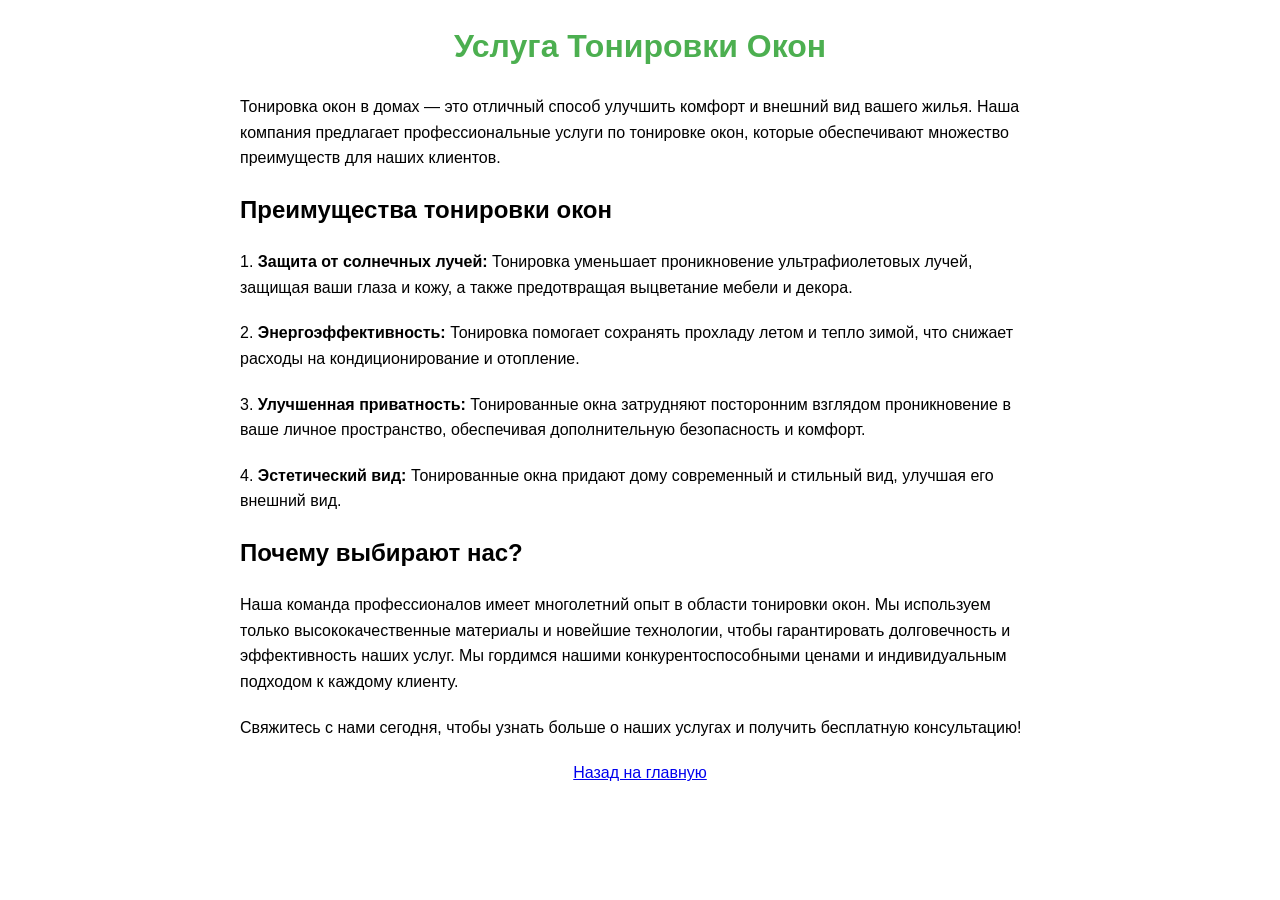
==== commit cecf1e66: "Rename indeks.html to index.html" ====
--- a/index.html
+++ b/index.html
@@ -1,413 +1,56 @@
 <!DOCTYPE html>
-<html lang="uk">
+<html lang="en">
 <head>
-<meta charset="UTF-8">
-<meta name="viewport" content="width=device-width, initial-scale=1">
-
-<!-- ===== SEO: те, що бачить Google і що показується у вкладці браузера ===== -->
-<title>Бронеплівка на вікна Київ — монтаж з гарантією | GlassGuard</title>
-<meta name="description" content="Поклейка бронеплівки на вікна в Києві та області. Понад 3000 виконаних об'єктів, 95% робіт — захисні плівки. Безкоштовний виїзд на заміри, монтаж зі зняттям штапиків.">
-<link rel="canonical" href="https://ЗАМІНІТЬ-ДОМЕН.com.ua/">
-
-<!-- як виглядатиме посилання, коли ним поділяться у Telegram/Viber/Facebook -->
-<meta property="og:type" content="website">
-<meta property="og:locale" content="uk_UA">
-<meta property="og:site_name" content="GlassGuard">
-<meta property="og:title" content="Бронеплівка на вікна в Києві — GlassGuard">
-<meta property="og:description" content="Понад 3000 виконаних об'єктів. Захисні, тонувальні та декоративні плівки. Безкоштовний виїзд на заміри.">
-<meta property="og:image" content="https://ЗАМІНІТЬ-ДОМЕН.com.ua/assets/og-cover.jpg">
-<meta name="theme-color" content="#0a0a0f">
-
-<link rel="icon" href="assets/favicon.svg" type="image/svg+xml">
-<link rel="preconnect" href="https://fonts.googleapis.com">
-<link rel="preconnect" href="https://fonts.gstatic.com" crossorigin>
-<link href="https://fonts.googleapis.com/css2?family=Bebas+Neue&family=Montserrat:wght@300;400;500;600;700&display=swap" rel="stylesheet">
-<link rel="stylesheet" href="assets/style.css">
-
-<!-- ===== Картка організації для Google (впливає на видачу і Карти) ===== -->
-<script type="application/ld+json">
-{
-  "@context": "https://schema.org",
-  "@type": "LocalBusiness",
-  "name": "GlassGuard",
-  "description": "Поклейка бронеплівки, тонувальної та декоративної плівки на вікна. Київ та Київська область.",
-  "url": "https://ЗАМІНІТЬ-ДОМЕН.com.ua/",
-  "telephone": "+380000000000",
-  "email": "info@glassguard.com.ua",
-  "priceRange": "$$",
-  "areaServed": [{"@type":"City","name":"Київ"},{"@type":"AdministrativeArea","name":"Київська область"}],
-  "address": {"@type":"PostalAddress","addressLocality":"Київ","addressCountry":"UA"}
-}
-</script>
+    <meta charset="UTF-8">
+    <meta name="viewport" content="width=device-width, initial-scale=1.0">
+    <title>Услуга Тонировки Окон</title>
+    <style>
+        body {
+            font-family: Arial, sans-serif;
+            line-height: 1.6;
+            margin: 20px;
+            padding: 0;
+        }
+        header {
+            text-align: center;
+            margin-bottom: 20px;
+        }
+        h1 {
+            color: #4CAF50;
+        }
+        .content {
+            max-width: 800px;
+            margin: 0 auto;
+        }
+        .content p {
+            margin-bottom: 20px;
+        }
+        .back-link {
+            display: block;
+            margin-top: 20px;
+            text-align: center;
+        }
+    </style>
 </head>
 <body>
+    <header>
+        <h1>Услуга Тонировки Окон</h1>
+    </header>
+    <div class="content">
+        <p>Тонировка окон в домах — это отличный способ улучшить комфорт и внешний вид вашего жилья. Наша компания предлагает профессиональные услуги по тонировке окон, которые обеспечивают множество преимуществ для наших клиентов.</p>
 
-<a class="skip-link" href="#main">Перейти до вмісту</a>
+        <h2>Преимущества тонировки окон</h2>
+        <p>1. <strong>Защита от солнечных лучей:</strong> Тонировка уменьшает проникновение ультрафиолетовых лучей, защищая ваши глаза и кожу, а также предотвращая выцветание мебели и декора.</p>
+        <p>2. <strong>Энергоэффективность:</strong> Тонировка помогает сохранять прохладу летом и тепло зимой, что снижает расходы на кондиционирование и отопление.</p>
+        <p>3. <strong>Улучшенная приватность:</strong> Тонированные окна затрудняют посторонним взглядом проникновение в ваше личное пространство, обеспечивая дополнительную безопасность и комфорт.</p>
+        <p>4. <strong>Эстетический вид:</strong> Тонированные окна придают дому современный и стильный вид, улучшая его внешний вид.</p>
 
-<!-- ================= ШАПКА ================= -->
-<nav class="site-nav">
-  <a class="logo" href="index.html" aria-label="GlassGuard — на головну">
-    <span class="logo-icon" aria-hidden="true">
-      <svg viewBox="0 0 44 44" fill="none" xmlns="http://www.w3.org/2000/svg">
-        <rect x="4" y="4" width="36" height="36" rx="4" stroke="url(#lg)" stroke-width="2.5"/>
-        <line x1="22" y1="4" x2="22" y2="40" stroke="url(#lg)" stroke-width="1.5"/>
-        <line x1="4" y1="22" x2="40" y2="22" stroke="url(#lg)" stroke-width="1.5"/>
-        <rect x="10" y="10" width="10" height="10" rx="1" fill="rgba(0,212,255,.16)"/>
-        <rect x="24" y="24" width="10" height="10" rx="1" fill="rgba(255,107,53,.22)"/>
-        <defs><linearGradient id="lg" x1="4" y1="4" x2="40" y2="40">
-          <stop offset="0%" stop-color="#00d4ff"/><stop offset="100%" stop-color="#ff6b35"/>
-        </linearGradient></defs>
-      </svg>
-    </span>
-    <span class="logo-text">GLASSGUARD</span>
-  </a>
+        <h2>Почему выбирают нас?</h2>
+        <p>Наша команда профессионалов имеет многолетний опыт в области тонировки окон. Мы используем только высококачественные материалы и новейшие технологии, чтобы гарантировать долговечность и эффективность наших услуг. Мы гордимся нашими конкурентоспособными ценами и индивидуальным подходом к каждому клиенту.</p>
 
-  <div class="nav-links">
-    <a href="index.html" aria-current="page">Головна</a>
-    <a href="broneplivka.html">Бронеплівка</a>
-    <a href="tonuvannya.html">Тонування</a>
-    <a href="dekoratyvna.html">Декоративна</a>
-    <a href="#kontakty">Контакти</a>
-    <a class="nav-phone" href="tel:+380000000000">+380 00 000 00 00</a>
-  </div>
+        <p>Свяжитесь с нами сегодня, чтобы узнать больше о наших услугах и получить бесплатную консультацию!</p>
 
-  <a class="nav-call" href="tel:+380000000000" aria-label="Зателефонувати">
-    <svg viewBox="0 0 24 24" fill="none" stroke="currentColor" stroke-width="2"><path d="M22 16.9v3a2 2 0 0 1-2.2 2 19.8 19.8 0 0 1-8.6-3.1 19.5 19.5 0 0 1-6-6A19.8 19.8 0 0 1 2.1 4.2 2 2 0 0 1 4.1 2h3a2 2 0 0 1 2 1.7c.1 1 .4 1.9.7 2.8a2 2 0 0 1-.5 2.1L8.1 9.9a16 16 0 0 0 6 6l1.3-1.2a2 2 0 0 1 2.1-.5c.9.3 1.8.6 2.8.7a2 2 0 0 1 1.7 2z"/></svg>
-  </a>
-
-  <button class="burger" id="burger" aria-expanded="false" aria-controls="mobileMenu" aria-label="Меню">
-    <span></span><span></span><span></span>
-  </button>
-</nav>
-
-<div class="mobile-menu" id="mobileMenu">
-  <a href="index.html">Головна</a>
-  <a href="broneplivka.html">Бронеплівка</a>
-  <a href="tonuvannya.html">Тонування</a>
-  <a href="dekoratyvna.html">Декоративна</a>
-  <a href="#kontakty">Контакти</a>
-  <a class="mm-phone" href="tel:+380000000000">+380 00 000 00 00</a>
-</div>
-
-<main id="main">
-
-<!-- ================= ГОЛОВНИЙ ЕКРАН ================= -->
-<section class="hero">
-  <span class="hero-tag">Київ та область · виїзд на заміри безкоштовно</span>
-  <h1>БРОНЕПЛІВКА<br>НА <em>ВІКНА</em></h1>
-  <p>Скло не розлітається на осколки. Понад 3000 виконаних об'єктів, з них 95% — саме захисні плівки. Це те, чим ми займаємось щодня, а не одна з послуг у списку.</p>
-  <div class="hero-actions">
-    <a class="btn btn-primary" href="broneplivka.html">Про бронеплівку та ціни</a>
-    <a class="btn btn-ghost" href="#zayavka">Викликати замірника</a>
-  </div>
-  <p class="hero-note">Відповідаємо протягом 30 хвилин у робочий час</p>
-</section>
-
-<!-- ================= ЛІЧИЛЬНИКИ ================= -->
-<section class="stats" aria-label="Показники роботи">
-  <div class="stat"><b>3000+</b><span>Виконаних об'єктів</span></div>
-  <div class="stat"><b>95%</b><span>Робіт — бронеплівка</span></div>
-  <div class="stat placeholder"><b>20••</b><span>Рік початку роботи</span></div>
-  <div class="stat placeholder"><b>••</b><span>Років гарантії</span></div>
-</section>
-
-<!-- ================= ГОЛОВНА ПОСЛУГА ================= -->
-<section class="feature">
-  <div class="feature-inner">
-    <div>
-      <span class="feature-badge">Основний напрямок</span>
-      <h2>ЗАХИСНА БРОНЕПЛІВКА</h2>
-      <p>Ударостійке багатошарове полімерне покриття товщиною 100–300 мкм. Утримує скло цілим полотном при ударі, вибуховій хвилі чи спробі зламу — осколки не розлітаються по приміщенню.</p>
-      <a class="btn btn-primary" href="broneplivka.html">Детально та ціни</a>
+        <a class="back-link" href="index.html">Назад на главную</a>
     </div>
-    <ul class="feature-list">
-      <li>Осколки утримуються плівкою, а не летять у кімнату</li>
-      <li>Суттєво ускладнює проникнення через вікно</li>
-      <li>Прозора — зовнішній вигляд вікна не змінюється</li>
-      <li>Блокує до 99% ультрафіолету</li>
-      <li>Монтаж зі зняттям штапиків — по всій площі скла</li>
-      <li>Один об'єкт — як правило, один день роботи</li>
-    </ul>
-  </div>
-</section>
-
-<!-- ================= ІНШІ ПОСЛУГИ ================= -->
-<section class="wrap" id="poslugy">
-  <p class="eyebrow">Також виконуємо</p>
-  <h2 class="h2">ІНШІ ВИДИ ПЛІВОК</h2>
-  <p class="lead">Ті самі майстри й та сама технологія монтажу — якщо потрібен не захист, а комфорт або приватність.</p>
-
-  <div class="services">
-    <a class="svc svc-tint" href="tonuvannya.html">
-      <span class="svc-arrow" aria-hidden="true">
-        <svg width="15" height="15" viewBox="0 0 24 24" fill="none" stroke="currentColor" stroke-width="2.2" stroke-linecap="round" stroke-linejoin="round"><line x1="5" y1="12" x2="19" y2="12"/><polyline points="12 5 19 12 12 19"/></svg>
-      </span>
-      <span class="svc-inner">
-        <span class="svc-icon" aria-hidden="true">
-          <svg viewBox="0 0 40 40" fill="none" stroke="#00d4ff" stroke-width="2"><circle cx="20" cy="20" r="14"/><path d="M20 6a14 14 0 0 0 0 28z" fill="#00d4ff" stroke="none"/></svg>
-        </span>
-        <h3>ТОНУВАННЯ</h3>
-        <p>Захист від перегріву та сторонніх поглядів. Менше навантаження на кондиціонер улітку, меблі не вигорають.</p>
-        <span class="svc-price">Ціна за м² — уточнюється</span>
-      </span>
-    </a>
-
-    <a class="svc svc-decor" href="dekoratyvna.html">
-      <span class="svc-arrow" aria-hidden="true">
-        <svg width="15" height="15" viewBox="0 0 24 24" fill="none" stroke="currentColor" stroke-width="2.2" stroke-linecap="round" stroke-linejoin="round"><line x1="5" y1="12" x2="19" y2="12"/><polyline points="12 5 19 12 12 19"/></svg>
-      </span>
-      <span class="svc-inner">
-        <span class="svc-icon" aria-hidden="true">
-          <svg viewBox="0 0 40 40" fill="none" stroke="#7b68ee" stroke-width="2"><rect x="7" y="7" width="26" height="26" rx="2"/><line x1="14" y1="7" x2="14" y2="33"/><line x1="20" y1="7" x2="20" y2="33"/><line x1="26" y1="7" x2="26" y2="33"/></svg>
-        </span>
-        <h3>ДЕКОРАТИВНА</h3>
-        <p>Матова, смугаста, візерункова. Приватність без штор — для перегородок, санвузлів, вітрин і офісів.</p>
-        <span class="svc-price">Ціна за м² — уточнюється</span>
-      </span>
-    </a>
-  </div>
-</section>
-
-<!-- ================= НАШІ РОБОТИ ================= -->
-<section class="wrap" id="roboty">
-  <p class="eyebrow">Портфоліо</p>
-  <h2 class="h2">НАШІ РОБОТИ</h2>
-  <p class="lead">Реальні об'єкти, а не стокові картинки.</p>
-
-  <!-- ЯК ДОДАТИ ФОТО: замініть блок <div class="gal-item gal-empty">…</div>
-       на <div class="gal-item"><img src="assets/foto/1.jpg" alt="Бронеплівка, квартира, Київ"></div>
-       Файли покладіть у папку assets/foto/ -->
-  <div class="gallery">
-    <div class="gal-item gal-empty"><svg viewBox="0 0 24 24" fill="none" stroke="currentColor" stroke-width="1.5"><rect x="3" y="5" width="18" height="14" rx="2"/><circle cx="8.5" cy="10.5" r="1.5"/><path d="m21 15-5-5L5 19"/></svg>Фото об'єкта</div>
-    <div class="gal-item gal-empty"><svg viewBox="0 0 24 24" fill="none" stroke="currentColor" stroke-width="1.5"><rect x="3" y="5" width="18" height="14" rx="2"/><circle cx="8.5" cy="10.5" r="1.5"/><path d="m21 15-5-5L5 19"/></svg>Фото об'єкта</div>
-    <div class="gal-item gal-empty"><svg viewBox="0 0 24 24" fill="none" stroke="currentColor" stroke-width="1.5"><rect x="3" y="5" width="18" height="14" rx="2"/><circle cx="8.5" cy="10.5" r="1.5"/><path d="m21 15-5-5L5 19"/></svg>Фото об'єкта</div>
-    <div class="gal-item gal-empty"><svg viewBox="0 0 24 24" fill="none" stroke="currentColor" stroke-width="1.5"><rect x="3" y="5" width="18" height="14" rx="2"/><circle cx="8.5" cy="10.5" r="1.5"/><path d="m21 15-5-5L5 19"/></svg>Процес монтажу</div>
-    <div class="gal-item gal-empty"><svg viewBox="0 0 24 24" fill="none" stroke="currentColor" stroke-width="1.5"><rect x="3" y="5" width="18" height="14" rx="2"/><circle cx="8.5" cy="10.5" r="1.5"/><path d="m21 15-5-5L5 19"/></svg>До / після</div>
-    <div class="gal-item gal-empty"><svg viewBox="0 0 24 24" fill="none" stroke="currentColor" stroke-width="1.5"><rect x="3" y="5" width="18" height="14" rx="2"/><circle cx="8.5" cy="10.5" r="1.5"/><path d="m21 15-5-5L5 19"/></svg>Об'єкт бізнесу</div>
-  </div>
-</section>
-
-<!-- ================= ЯК ПРАЦЮЄМО ================= -->
-<section class="wrap">
-  <p class="eyebrow">Процес</p>
-  <h2 class="h2">ЯК МИ ПРАЦЮЄМО</h2>
-  <div class="steps">
-    <div class="step"><b>01</b><h3>Заявка</h3><p>Ви телефонуєте або залишаєте заявку на сайті. Відповідаємо протягом 30 хвилин у робочий час.</p></div>
-    <div class="step"><b>02</b><h3>Заміри</h3><p>Майстер виїжджає на об'єкт, робить точні заміри та допомагає підібрати плівку під задачу. По Києву — безкоштовно.</p></div>
-    <div class="step"><b>03</b><h3>Монтаж</h3><p>Поклейка зі зняттям штапиків — плівка лягає на все полотно скла, без видимого краю. Чисто, без пилу.</p></div>
-    <div class="step"><b>04</b><h3>Гарантія</h3><p>Перевірка якості на місці разом із вами, підписання акту та гарантія на матеріал і роботу.</p></div>
-  </div>
-</section>
-
-<!-- ================= ПРО НАС ================= -->
-<section class="wrap">
-  <p class="eyebrow">Про компанію</p>
-  <h2 class="h2">ЧОМУ САМЕ МИ</h2>
-  <div class="about">
-    <div>
-      <p>GlassGuard — команда майстрів з поклейки віконних плівок у Києві та Київській області. За час роботи ми виконали понад 3000 об'єктів: квартири, приватні будинки, офіси, магазини, заклади харчування та державні установи.</p>
-      <p>Близько 95% усіх наших робіт — це саме бронеплівка. Ми не «робимо все потроху»: захисні плівки — наша основна спеціалізація, і саме на них у нас напрацьована технологія й швидкість.</p>
-      <p>Кожен монтаж виконуємо зі зняттям штапиків. Це довше, ніж поклейка «в світлий отвір», але тільки так плівка закриває все скло по краях і працює так, як має працювати.</p>
-    </div>
-    <div class="about-boxes">
-      <div class="about-box">
-        <svg viewBox="0 0 24 24" fill="none" stroke="currentColor" stroke-width="1.8"><path d="M12 3l7 3v6c0 4.4-3 7.9-7 9-4-1.1-7-4.6-7-9V6z"/></svg>
-        <b>Спеціалізація</b><span>95% робіт — захисна бронеплівка</span>
-      </div>
-      <div class="about-box">
-        <svg viewBox="0 0 24 24" fill="none" stroke="currentColor" stroke-width="1.8"><path d="M13 2 4 14h7l-1 8 9-12h-7z"/></svg>
-        <b>Швидко</b><span>Типовий об'єкт — один день роботи</span>
-      </div>
-      <div class="about-box">
-        <svg viewBox="0 0 24 24" fill="none" stroke="currentColor" stroke-width="1.8"><path d="M3 7h18v12a2 2 0 0 1-2 2H5a2 2 0 0 1-2-2z"/><path d="M8 7V5a2 2 0 0 1 2-2h4a2 2 0 0 1 2 2v2"/></svg>
-        <b>Досвід</b><span>Понад 3000 виконаних об'єктів</span>
-      </div>
-      <div class="about-box">
-        <svg viewBox="0 0 24 24" fill="none" stroke="currentColor" stroke-width="1.8"><circle cx="12" cy="12" r="9"/><path d="M12 7v5l3 2"/></svg>
-        <b>Виїзд</b><span>Заміри по Києву — безкоштовно</span>
-      </div>
-    </div>
-  </div>
-</section>
-
-<!-- ================= ВІДГУКИ =================
-     УВАГА: тут стоять ЗАГЛУШКИ. Вигаданих відгуків на сайті бути не повинно —
-     це заборонено законом і вбиває довіру. Надішліть 3 справжні відгуки
-     (можна скріншотами переписки) — я підставлю сюди їх.
-     Поки відгуків немає, цю секцію краще просто видалити перед запуском.
--->
-<section class="wrap" id="vidguky">
-  <p class="eyebrow">Відгуки</p>
-  <h2 class="h2">ЩО КАЖУТЬ КЛІЄНТИ</h2>
-  <div class="reviews">
-    <div class="review placeholder">
-      <span class="placeholder-tag">Заглушка — вставити справжній</span>
-      <div class="review-stars" aria-hidden="true">★★★★★</div>
-      <p class="review-text">Тут буде реальний відгук клієнта. Що замовляли, як пройшов монтаж, чим залишились задоволені.</p>
-      <div class="review-who"><span class="review-ava" aria-hidden="true">?</span><div><b>Ім'я клієнта</b><span>Послуга · Тип об'єкта, місто</span></div></div>
-    </div>
-    <div class="review placeholder">
-      <span class="placeholder-tag">Заглушка — вставити справжній</span>
-      <div class="review-stars" aria-hidden="true">★★★★★</div>
-      <p class="review-text">Тут буде реальний відгук клієнта. Що замовляли, як пройшов монтаж, чим залишились задоволені.</p>
-      <div class="review-who"><span class="review-ava" aria-hidden="true">?</span><div><b>Ім'я клієнта</b><span>Послуга · Тип об'єкта, місто</span></div></div>
-    </div>
-    <div class="review placeholder">
-      <span class="placeholder-tag">Заглушка — вставити справжній</span>
-      <div class="review-stars" aria-hidden="true">★★★★★</div>
-      <p class="review-text">Тут буде реальний відгук клієнта. Що замовляли, як пройшов монтаж, чим залишились задоволені.</p>
-      <div class="review-who"><span class="review-ava" aria-hidden="true">?</span><div><b>Ім'я клієнта</b><span>Послуга · Тип об'єкта, місто</span></div></div>
-    </div>
-  </div>
-</section>
-
-<!-- ================= FAQ ================= -->
-<section class="wrap">
-  <p class="eyebrow">Питання</p>
-  <h2 class="h2">ЧАСТІ ЗАПИТАННЯ</h2>
-  <div class="faq">
-    <details>
-      <summary>Скільки часу тримається плівка на вікнах?</summary>
-      <div class="faq-a"><p>Якісна плівка служить від 10 років і довше. На матеріал і роботу ми даємо власну гарантію — конкретний строк уточнюйте при замовленні.</p></div>
-    </details>
-    <details>
-      <summary>Чи можна зняти плівку без пошкодження скла?</summary>
-      <div class="faq-a"><p>Так. Плівка знімається без пошкоджень склопакета. Ми також виконуємо демонтаж старої плівки перед поклейкою нової.</p></div>
-    </details>
-    <details>
-      <summary>Що таке «монтаж зі зняттям штапиків» і навіщо це?</summary>
-      <div class="faq-a"><p>Штапик — це планка, що утримує склопакет у рамі. Якщо її не знімати, плівку можна наклеїти лише на видиму частину скла, і по периметру залишається незахищена смуга. Зі зняттям штапиків плівка заходить під раму й закриває все полотно — саме тоді бронеплівка справді утримує скло.</p></div>
-    </details>
-    <details>
-      <summary>Яка різниця між тонувальною та бронеплівкою?</summary>
-      <div class="faq-a"><p>Тонувальна працює зі світлом і теплом: менше сонця, менше перегріву, приватність удень. Бронеплівка — це міцність: вона утримує скло від розльоту при ударі чи вибуховій хвилі. Їх можна комбінувати, є плівки з обома властивостями одразу.</p></div>
-    </details>
-    <details>
-      <summary>Скільки коштує виїзд на заміри?</summary>
-      <div class="faq-a"><p>По Києву виїзд на заміри безкоштовний. За межі міста — розраховується окремо або враховується у вартість замовлення.</p></div>
-    </details>
-    <details>
-      <summary>Чи працюєте ви за межами Києва?</summary>
-      <div class="faq-a"><p>Так, по всій Київській області. Для великих об'єктів виїжджаємо й далі — обговорюється індивідуально.</p></div>
-    </details>
-  </div>
-</section>
-
-<!-- ================= ФОРМА ЗАЯВКИ ================= -->
-<section class="wrap" id="zayavka">
-  <div class="form-card">
-    <h2>ЗАЛИШИТИ ЗАЯВКУ</h2>
-    <p>Заповніть форму — передзвонимо протягом 30 хвилин у робочий час і домовимось про заміри.</p>
-
-    <form class="lead-form" novalidate>
-      <input type="hidden" name="сторінка" value="Головна">
-      <input class="hp" type="text" name="_gotcha" tabindex="-1" autocomplete="off" aria-hidden="true">
-
-      <div class="form-row">
-        <div class="field">
-          <label for="f-name">Ім'я *</label>
-          <input id="f-name" name="ім_я" type="text" autocomplete="name" placeholder="Як до вас звертатись" required>
-        </div>
-        <div class="field">
-          <label for="f-phone">Телефон *</label>
-          <input id="f-phone" name="телефон" type="tel" autocomplete="tel" placeholder="+380 __ ___ __ __" required>
-        </div>
-      </div>
-
-      <div class="form-row">
-        <div class="field">
-          <label for="f-service">Послуга</label>
-          <select id="f-service" name="послуга">
-            <option>Бронеплівка</option>
-            <option>Тонування</option>
-            <option>Декоративна плівка</option>
-            <option>Ще не визначився</option>
-          </select>
-        </div>
-        <div class="field">
-          <label for="f-object">Тип об'єкта</label>
-          <select id="f-object" name="об_єкт">
-            <option>Квартира</option>
-            <option>Приватний будинок</option>
-            <option>Офіс</option>
-            <option>Магазин / вітрина</option>
-            <option>Інше</option>
-          </select>
-        </div>
-      </div>
-
-      <div class="form-row">
-        <div class="field full">
-          <label for="f-msg">Коментар</label>
-          <textarea id="f-msg" name="коментар" placeholder="Скільки вікон, приблизна площа, побажання, зручний час дзвінка…"></textarea>
-        </div>
-      </div>
-
-      <label class="consent">
-        <input type="checkbox" name="згода" required>
-        <span>Я даю згоду на обробку моїх персональних даних для опрацювання заявки та ознайомлений(а) з <a href="polityka.html">політикою конфіденційності</a>.</span>
-      </label>
-
-      <button class="btn btn-primary" type="submit">Надіслати заявку</button>
-    </form>
-  </div>
-</section>
-
-<!-- ================= КОНТАКТИ ================= -->
-<section class="contacts" id="kontakty">
-  <div class="wrap">
-    <p class="eyebrow">Контакти</p>
-    <h2 class="h2">ЗВ'ЯЖІТЬСЯ З НАМИ</h2>
-    <div class="contacts-grid">
-      <div class="contact">
-        <svg viewBox="0 0 24 24" fill="none" stroke="currentColor" stroke-width="1.8"><path d="M22 16.9v3a2 2 0 0 1-2.2 2 19.8 19.8 0 0 1-8.6-3.1 19.5 19.5 0 0 1-6-6A19.8 19.8 0 0 1 2.1 4.2 2 2 0 0 1 4.1 2h3a2 2 0 0 1 2 1.7c.1 1 .4 1.9.7 2.8a2 2 0 0 1-.5 2.1L8.1 9.9a16 16 0 0 0 6 6l1.3-1.2a2 2 0 0 1 2.1-.5c.9.3 1.8.6 2.8.7a2 2 0 0 1 1.7 2z"/></svg>
-        <span>Телефон</span><b><a href="tel:+380000000000">+380 00 000 00 00</a></b>
-      </div>
-      <div class="contact">
-        <svg viewBox="0 0 24 24" fill="none" stroke="currentColor" stroke-width="1.8"><rect x="2" y="4" width="20" height="16" rx="2"/><path d="m2 7 10 6 10-6"/></svg>
-        <span>Email</span><b><a href="mailto:info@glassguard.com.ua">info@glassguard.com.ua</a></b>
-      </div>
-      <div class="contact">
-        <svg viewBox="0 0 24 24" fill="none" stroke="currentColor" stroke-width="1.8"><path d="M20 10c0 6-8 12-8 12s-8-6-8-12a8 8 0 0 1 16 0z"/><circle cx="12" cy="10" r="3"/></svg>
-        <span>Зона роботи</span><b>Київ та Київська область</b>
-      </div>
-    </div>
-  </div>
-</section>
-
-</main>
-
-<!-- ================= ПІДВАЛ ================= -->
-<footer>
-  <div class="footer-logo">GLASSGUARD</div>
-  <nav class="footer-nav" aria-label="Підвал">
-    <a href="index.html">Головна</a>
-    <a href="broneplivka.html">Бронеплівка</a>
-    <a href="tonuvannya.html">Тонування</a>
-    <a href="dekoratyvna.html">Декоративна</a>
-    <a href="polityka.html">Політика конфіденційності</a>
-  </nav>
-  <p class="footer-text">© 2026 GlassGuard — поклейка захисних плівок на вікна. Київ та Київська область.</p>
-</footer>
-
-<!-- ================= ПЛАВАЮЧІ КНОПКИ ================= -->
-<div class="float">
-  <div class="float-opts" id="floatOpts">
-    <a class="float-opt" href="tel:+380000000000"><em>Зателефонувати</em>
-      <span class="float-ico ico-tel"><svg viewBox="0 0 24 24" fill="none" stroke="currentColor" stroke-width="2"><path d="M22 16.9v3a2 2 0 0 1-2.2 2 19.8 19.8 0 0 1-8.6-3.1 19.5 19.5 0 0 1-6-6A19.8 19.8 0 0 1 2.1 4.2 2 2 0 0 1 4.1 2h3a2 2 0 0 1 2 1.7c.1 1 .4 1.9.7 2.8a2 2 0 0 1-.5 2.1L8.1 9.9a16 16 0 0 0 6 6l1.3-1.2a2 2 0 0 1 2.1-.5c.9.3 1.8.6 2.8.7a2 2 0 0 1 1.7 2z"/></svg></span>
-    </a>
-    <a class="float-opt" href="https://t.me/glassguard_ua" target="_blank" rel="noopener"><em>Telegram</em>
-      <span class="float-ico ico-tg"><svg viewBox="0 0 24 24" fill="currentColor"><path d="M21.9 4.3 18.9 19c-.2 1-.8 1.2-1.7.8l-4.6-3.4-2.2 2.1c-.3.3-.5.5-1 .5l.3-4.7 8.5-7.7c.4-.3-.1-.5-.6-.2L7.1 13 2.6 11.6c-1-.3-1-1 .2-1.5l18-6.9c.8-.3 1.5.2 1.1 1.1z"/></svg></span>
-    </a>
-    <a class="float-opt" href="viber://chat?number=%2B380000000000"><em>Viber</em>
-      <span class="float-ico ico-vb"><svg viewBox="0 0 24 24" fill="currentColor"><path d="M12 2C6.9 2 3 5.3 3 9.8c0 2.4 1.2 4.5 3.1 5.9v3.6l3.2-1.8c.9.2 1.8.3 2.7.3 5.1 0 9-3.3 9-7.9S17.1 2 12 2z"/></svg></span>
-    </a>
-  </div>
-  <button class="float-main" id="floatMain" aria-expanded="false" aria-controls="floatOpts" aria-label="Способи зв'язку">
-    <svg viewBox="0 0 24 24" fill="none" stroke="currentColor" stroke-width="2.4" stroke-linecap="round"><line x1="12" y1="5" x2="12" y2="19"/><line x1="5" y1="12" x2="19" y2="12"/></svg>
-  </button>
-</div>
-
-<script src="assets/site.js"></script>
 </body>
 </html>
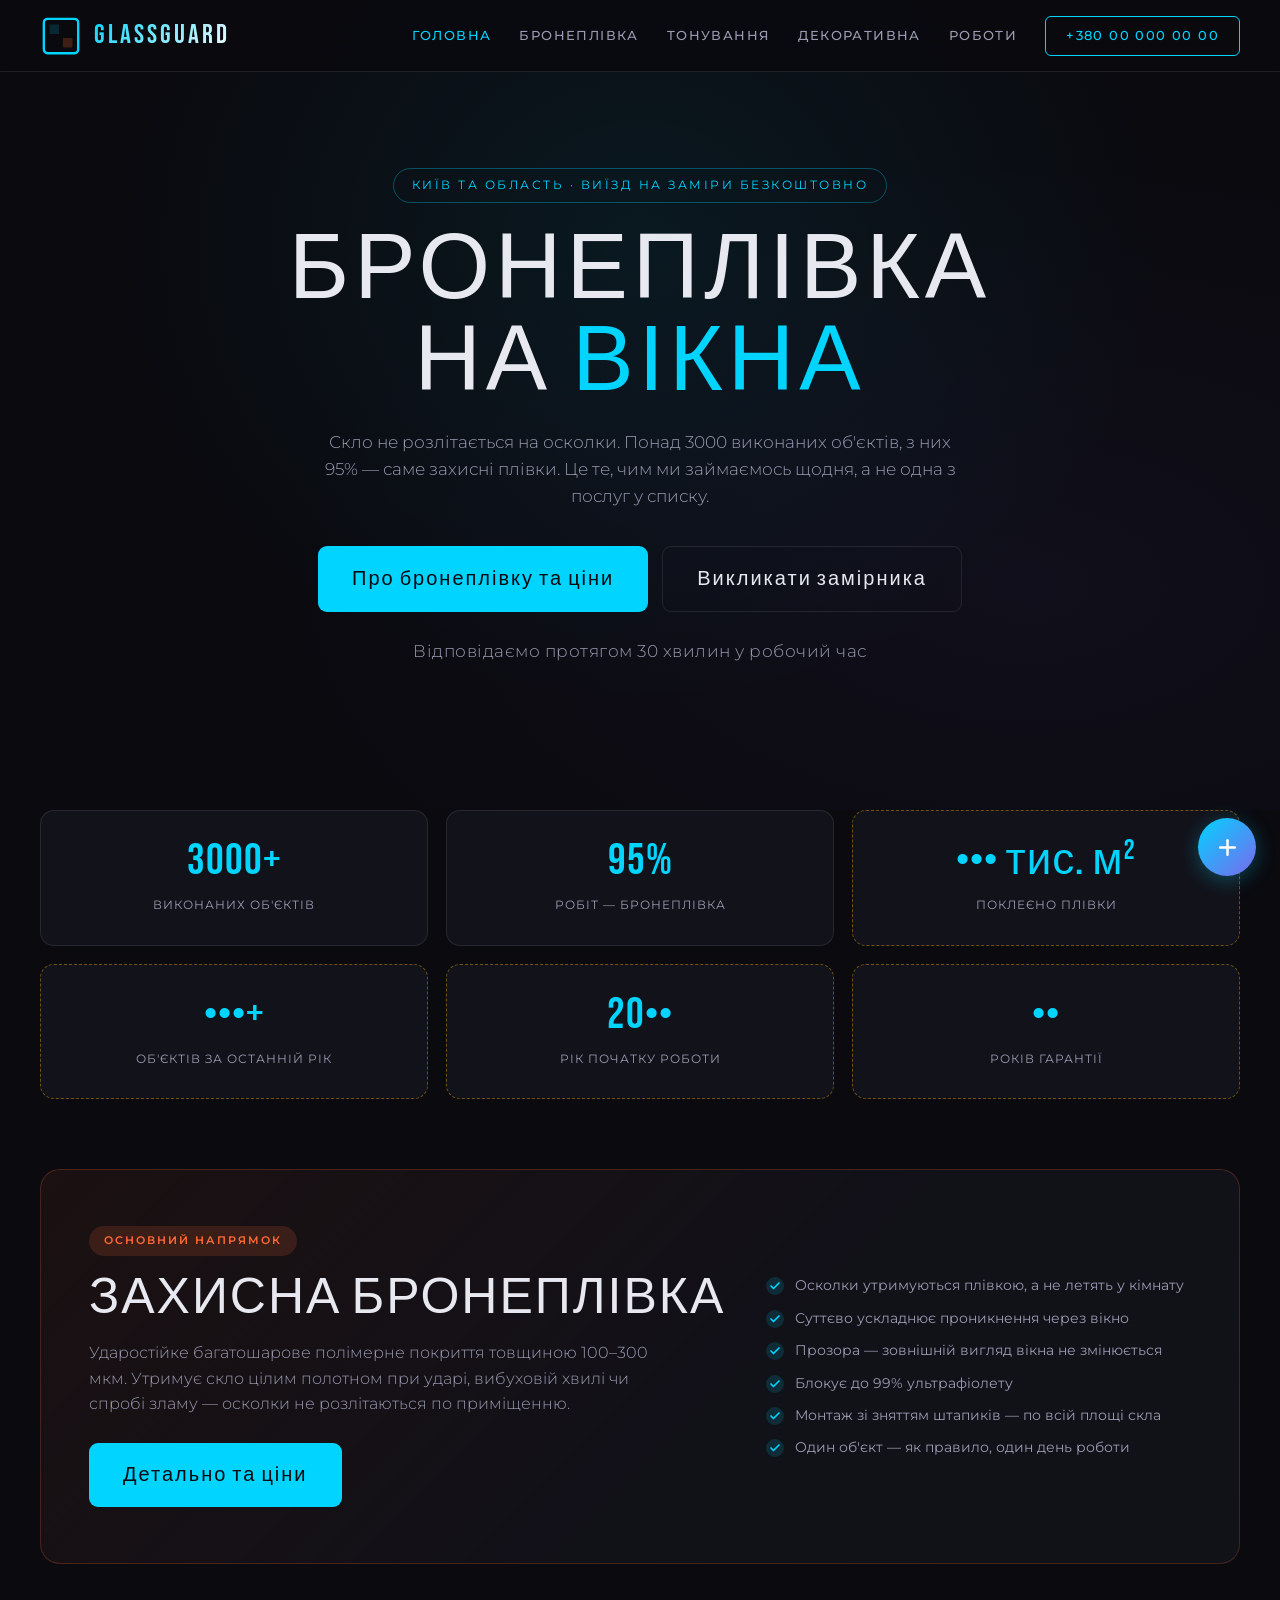
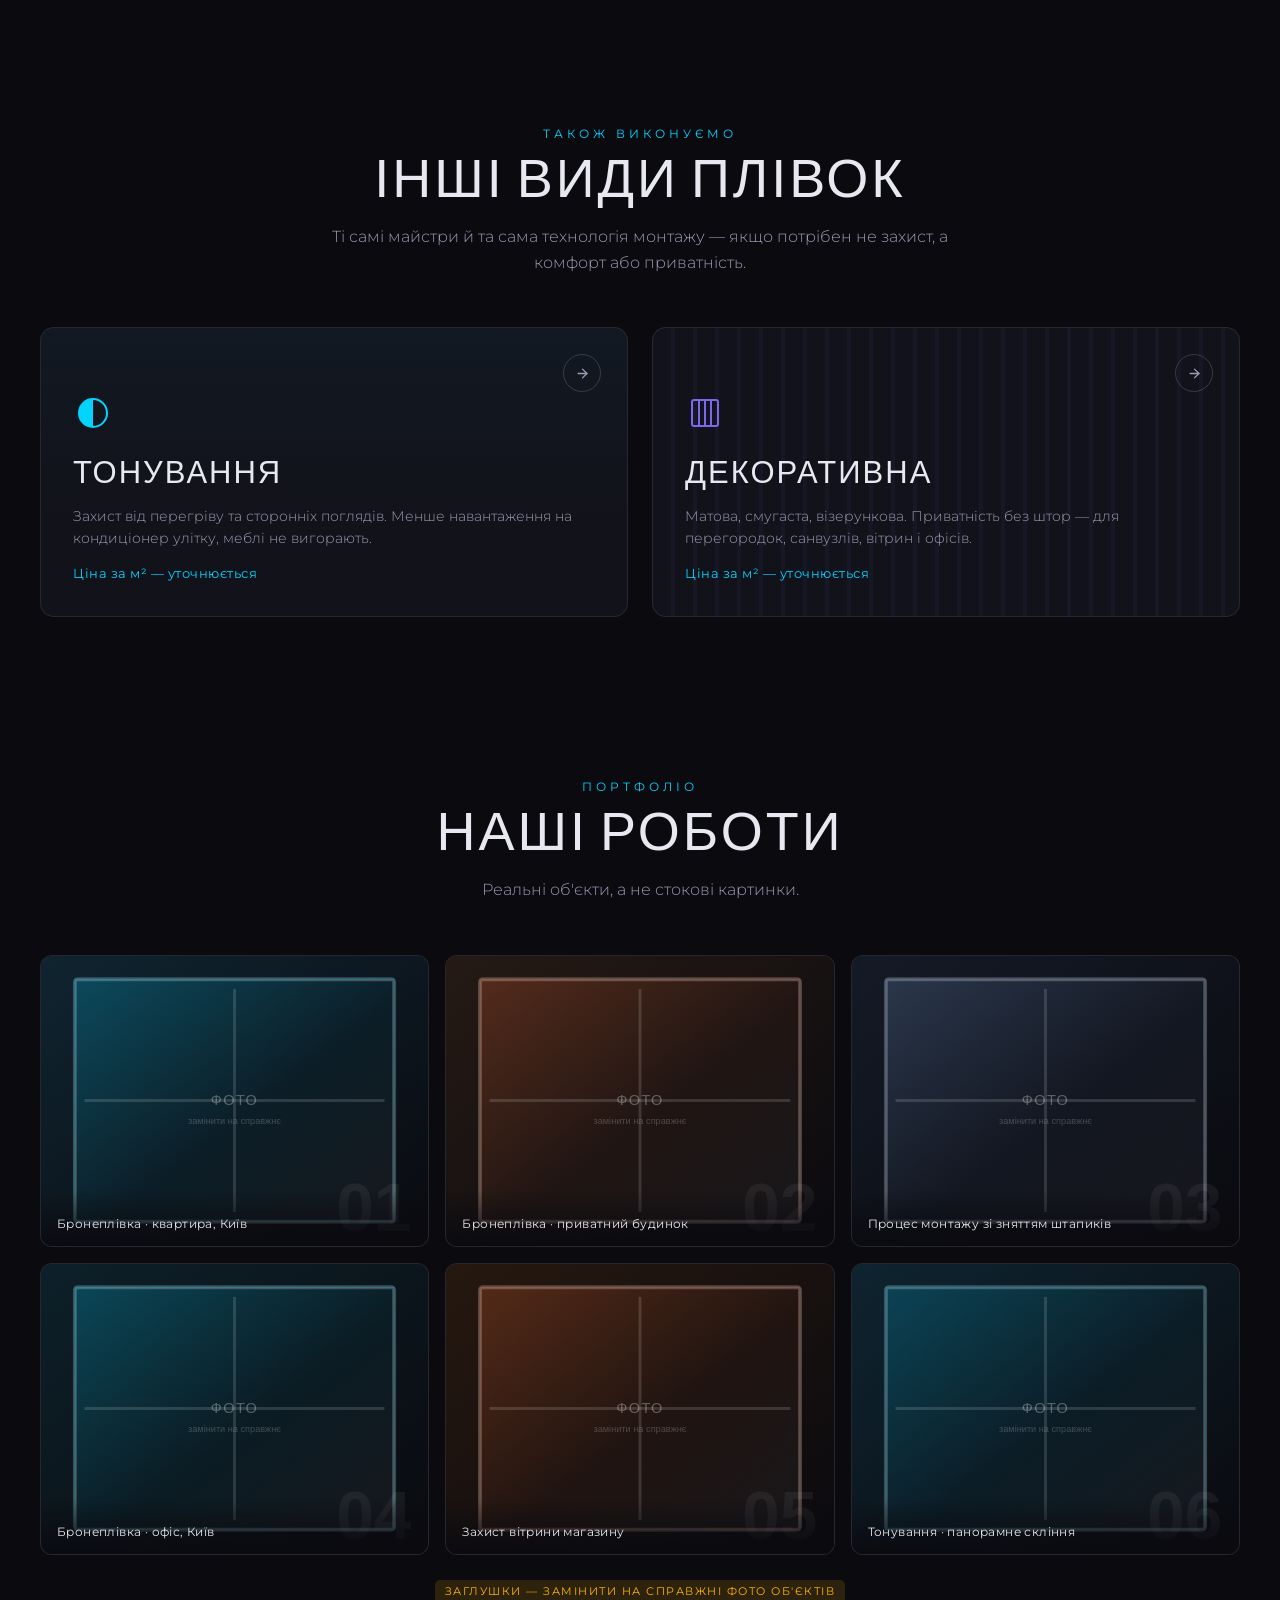
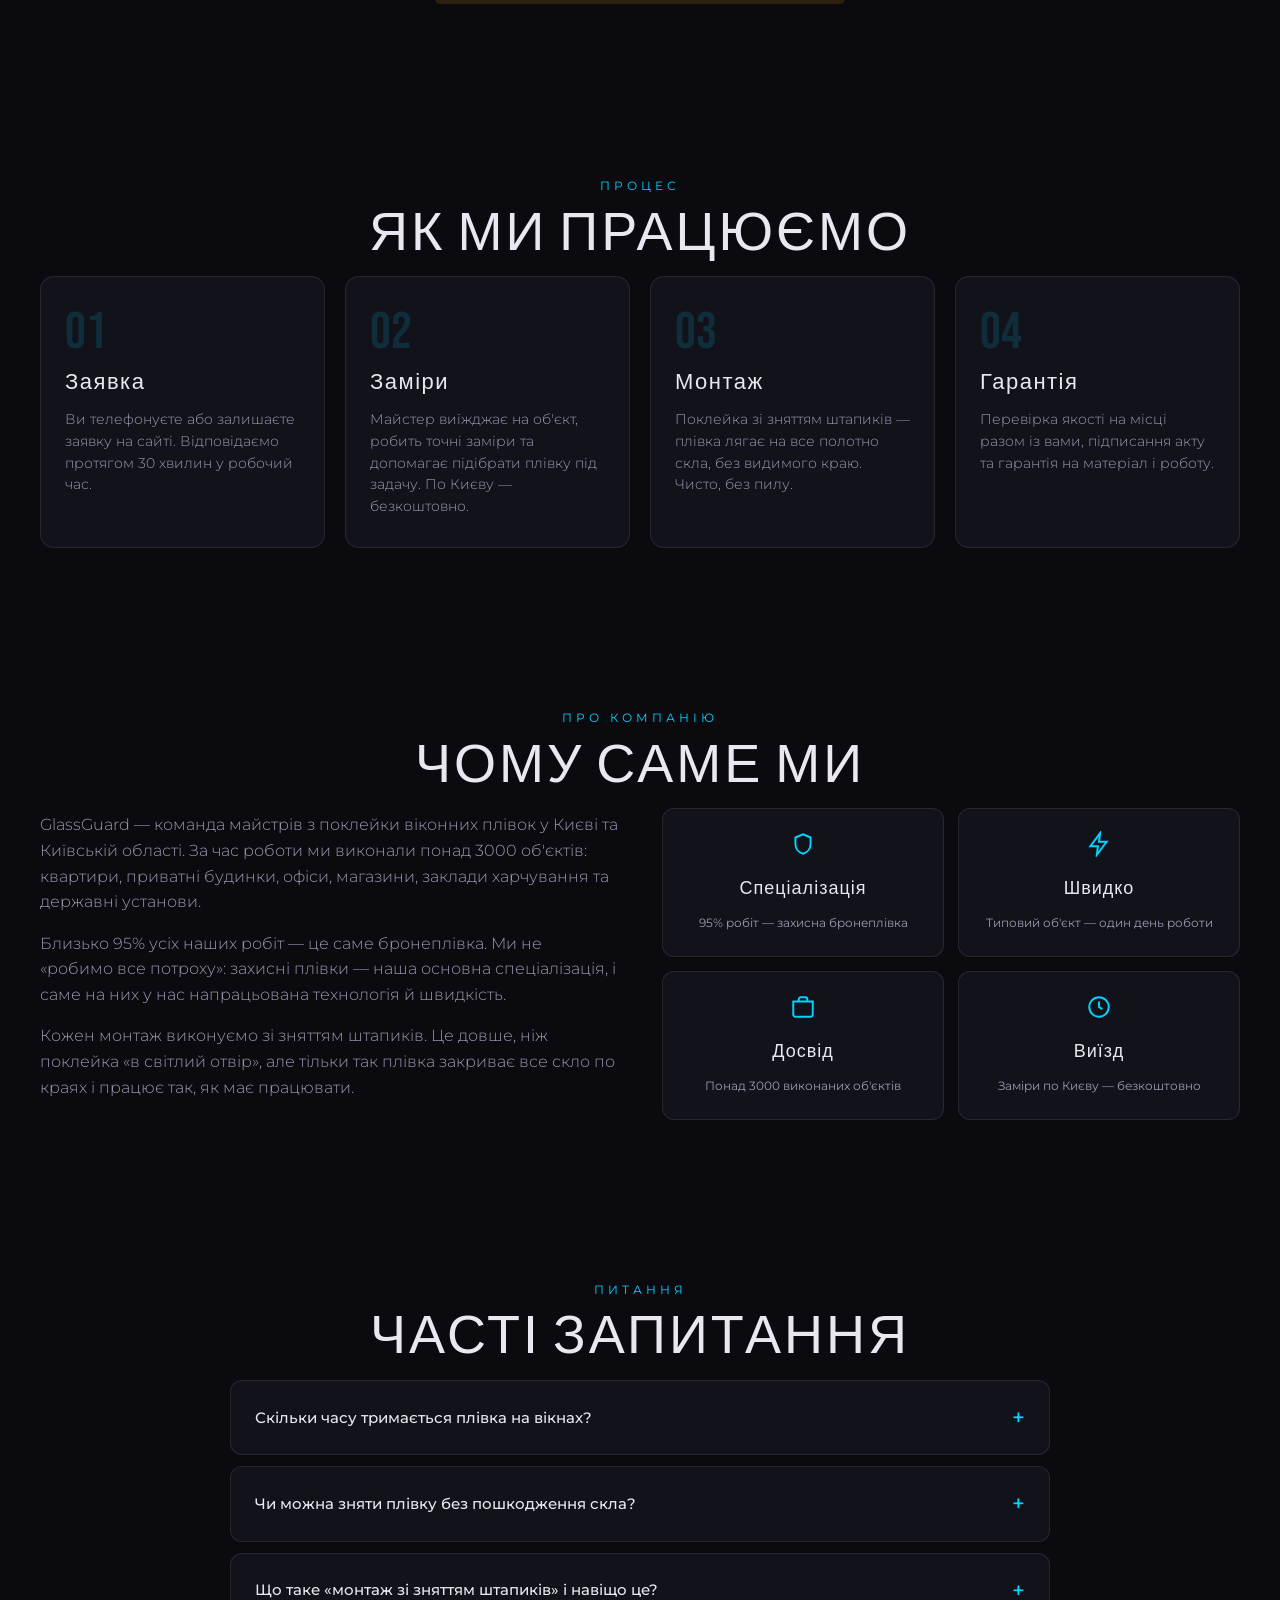
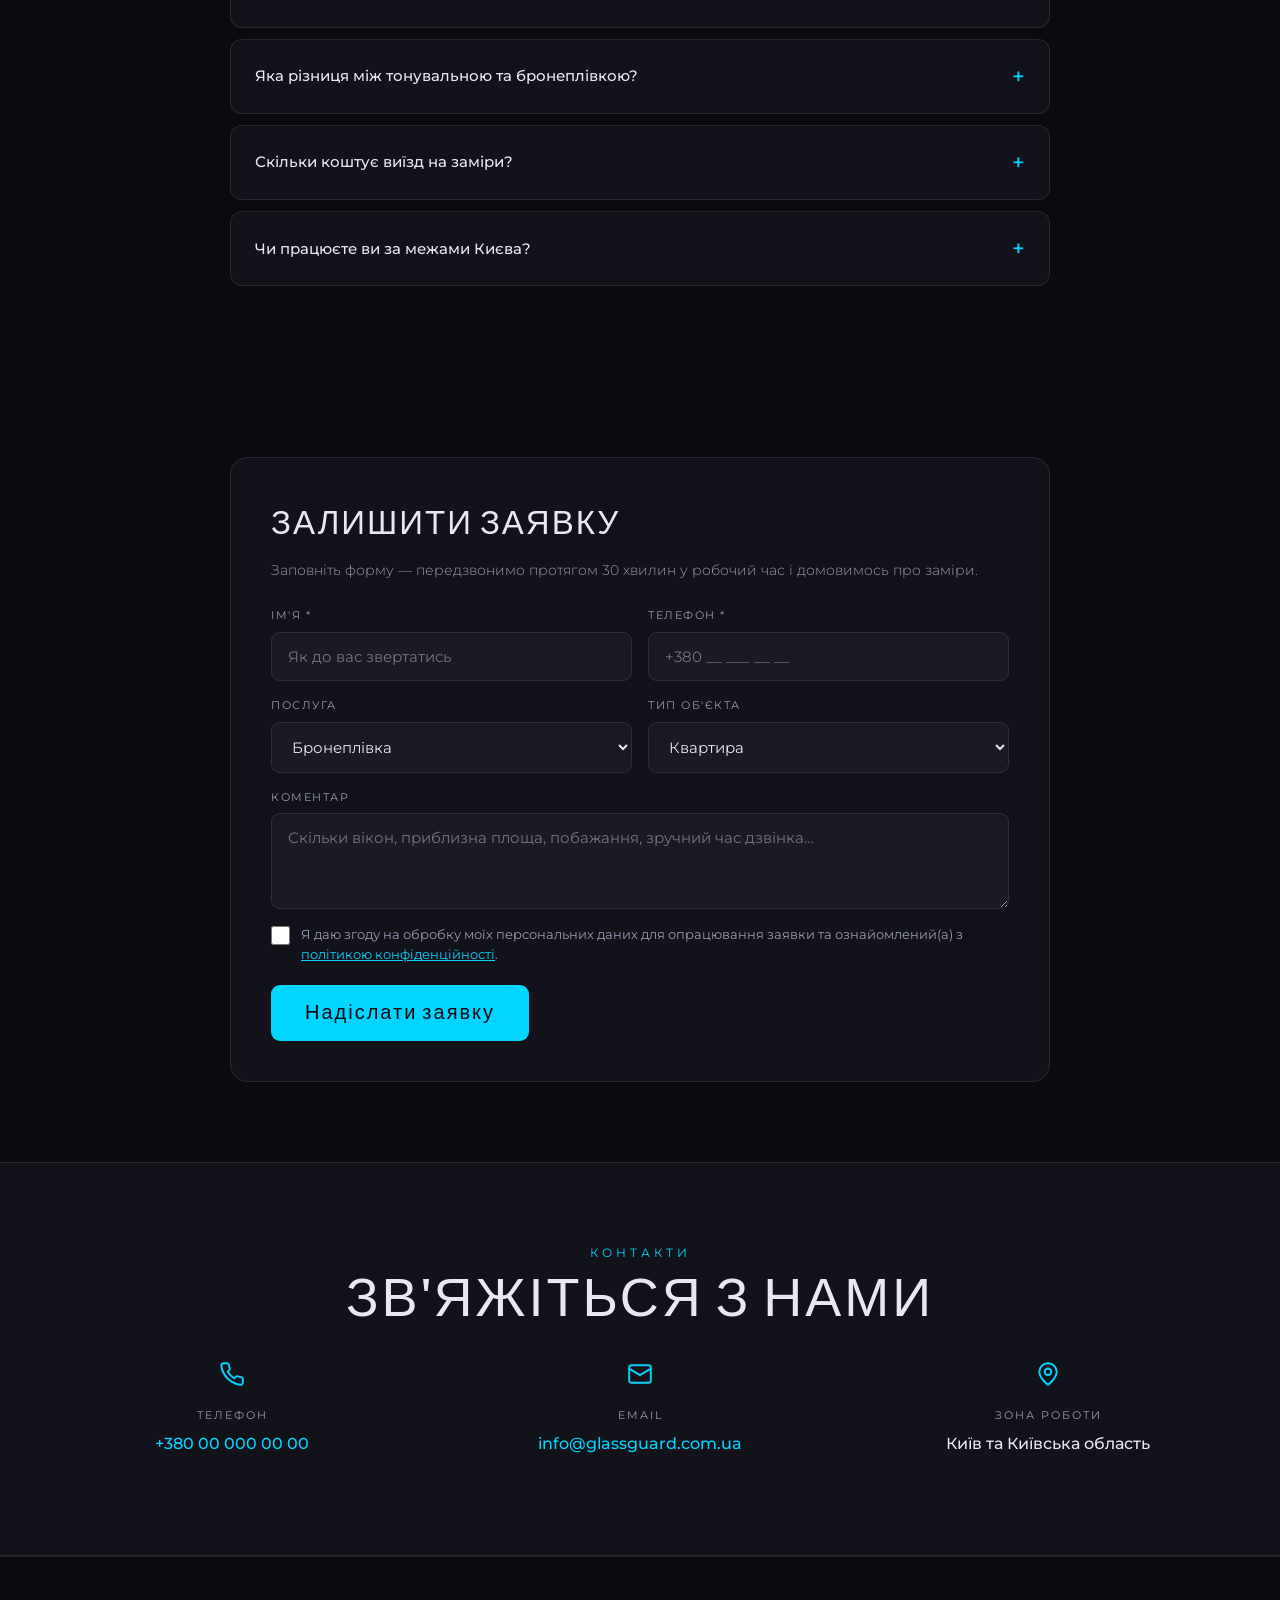
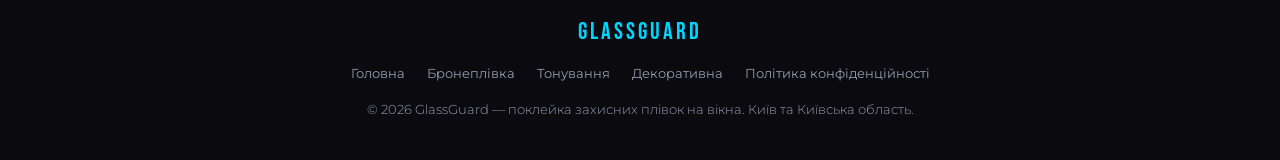
==== commit 542baf34: "Add files via upload" ====
--- a/index.html
+++ b/index.html
@@ -1,56 +1,390 @@
 <!DOCTYPE html>
-<html lang="en">
+<html lang="uk">
 <head>
-    <meta charset="UTF-8">
-    <meta name="viewport" content="width=device-width, initial-scale=1.0">
-    <title>Услуга Тонировки Окон</title>
-    <style>
-        body {
-            font-family: Arial, sans-serif;
-            line-height: 1.6;
-            margin: 20px;
-            padding: 0;
-        }
-        header {
-            text-align: center;
-            margin-bottom: 20px;
-        }
-        h1 {
-            color: #4CAF50;
-        }
-        .content {
-            max-width: 800px;
-            margin: 0 auto;
-        }
-        .content p {
-            margin-bottom: 20px;
-        }
-        .back-link {
-            display: block;
-            margin-top: 20px;
-            text-align: center;
-        }
-    </style>
+<meta charset="UTF-8">
+<meta name="viewport" content="width=device-width, initial-scale=1">
+
+<!-- ===== SEO: те, що бачить Google і що показується у вкладці браузера ===== -->
+<title>Бронеплівка на вікна Київ — монтаж з гарантією | GlassGuard</title>
+<meta name="description" content="Поклейка бронеплівки на вікна в Києві та області. Понад 3000 виконаних об'єктів, 95% робіт — захисні плівки. Безкоштовний виїзд на заміри, монтаж зі зняттям штапиків.">
+<link rel="canonical" href="https://ЗАМІНІТЬ-ДОМЕН.com.ua/">
+
+<!-- як виглядатиме посилання, коли ним поділяться у Telegram/Viber/Facebook -->
+<meta property="og:type" content="website">
+<meta property="og:locale" content="uk_UA">
+<meta property="og:site_name" content="GlassGuard">
+<meta property="og:title" content="Бронеплівка на вікна в Києві — GlassGuard">
+<meta property="og:description" content="Понад 3000 виконаних об'єктів. Захисні, тонувальні та декоративні плівки. Безкоштовний виїзд на заміри.">
+<meta property="og:image" content="https://ЗАМІНІТЬ-ДОМЕН.com.ua/assets/og-cover.jpg">
+<meta name="theme-color" content="#0a0a0f">
+
+<link rel="icon" href="assets/favicon.svg" type="image/svg+xml">
+<link rel="preconnect" href="https://fonts.googleapis.com">
+<link rel="preconnect" href="https://fonts.gstatic.com" crossorigin>
+<link href="https://fonts.googleapis.com/css2?family=Bebas+Neue&family=Montserrat:wght@300;400;500;600;700&display=swap" rel="stylesheet">
+<link rel="stylesheet" href="assets/style.css">
+
+<!-- ===== Картка організації для Google (впливає на видачу і Карти) ===== -->
+<script type="application/ld+json">
+{
+  "@context": "https://schema.org",
+  "@type": "LocalBusiness",
+  "name": "GlassGuard",
+  "description": "Поклейка бронеплівки, тонувальної та декоративної плівки на вікна. Київ та Київська область.",
+  "url": "https://ЗАМІНІТЬ-ДОМЕН.com.ua/",
+  "telephone": "+380000000000",
+  "email": "info@glassguard.com.ua",
+  "priceRange": "$$",
+  "areaServed": [{"@type":"City","name":"Київ"},{"@type":"AdministrativeArea","name":"Київська область"}],
+  "address": {"@type":"PostalAddress","addressLocality":"Київ","addressCountry":"UA"}
+}
+</script>
 </head>
 <body>
-    <header>
-        <h1>Услуга Тонировки Окон</h1>
-    </header>
-    <div class="content">
-        <p>Тонировка окон в домах — это отличный способ улучшить комфорт и внешний вид вашего жилья. Наша компания предлагает профессиональные услуги по тонировке окон, которые обеспечивают множество преимуществ для наших клиентов.</p>
-
-        <h2>Преимущества тонировки окон</h2>
-        <p>1. <strong>Защита от солнечных лучей:</strong> Тонировка уменьшает проникновение ультрафиолетовых лучей, защищая ваши глаза и кожу, а также предотвращая выцветание мебели и декора.</p>
-        <p>2. <strong>Энергоэффективность:</strong> Тонировка помогает сохранять прохладу летом и тепло зимой, что снижает расходы на кондиционирование и отопление.</p>
-        <p>3. <strong>Улучшенная приватность:</strong> Тонированные окна затрудняют посторонним взглядом проникновение в ваше личное пространство, обеспечивая дополнительную безопасность и комфорт.</p>
-        <p>4. <strong>Эстетический вид:</strong> Тонированные окна придают дому современный и стильный вид, улучшая его внешний вид.</p>
-
-        <h2>Почему выбирают нас?</h2>
-        <p>Наша команда профессионалов имеет многолетний опыт в области тонировки окон. Мы используем только высококачественные материалы и новейшие технологии, чтобы гарантировать долговечность и эффективность наших услуг. Мы гордимся нашими конкурентоспособными ценами и индивидуальным подходом к каждому клиенту.</p>
-
-        <p>Свяжитесь с нами сегодня, чтобы узнать больше о наших услугах и получить бесплатную консультацию!</p>
-
-        <a class="back-link" href="index.html">Назад на главную</a>
+
+<a class="skip-link" href="#main">Перейти до вмісту</a>
+
+<!-- ================= ШАПКА ================= -->
+<nav class="site-nav">
+  <a class="logo" href="index.html" aria-label="GlassGuard — на головну">
+    <span class="logo-icon" aria-hidden="true">
+      <svg viewBox="0 0 44 44" fill="none" xmlns="http://www.w3.org/2000/svg">
+        <rect x="4" y="4" width="36" height="36" rx="4" stroke="url(#lg)" stroke-width="2.5"/>
+        <line x1="22" y1="4" x2="22" y2="40" stroke="url(#lg)" stroke-width="1.5"/>
+        <line x1="4" y1="22" x2="40" y2="22" stroke="url(#lg)" stroke-width="1.5"/>
+        <rect x="10" y="10" width="10" height="10" rx="1" fill="rgba(0,212,255,.16)"/>
+        <rect x="24" y="24" width="10" height="10" rx="1" fill="rgba(255,107,53,.22)"/>
+        <defs><linearGradient id="lg" x1="4" y1="4" x2="40" y2="40">
+          <stop offset="0%" stop-color="#00d4ff"/><stop offset="100%" stop-color="#ff6b35"/>
+        </linearGradient></defs>
+      </svg>
+    </span>
+    <span class="logo-text">GLASSGUARD</span>
+  </a>
+
+  <div class="nav-links">
+    <a href="index.html" aria-current="page">Головна</a>
+    <a href="broneplivka.html">Бронеплівка</a>
+    <a href="tonuvannya.html">Тонування</a>
+    <a href="dekoratyvna.html">Декоративна</a>
+    <a href="#roboty">Роботи</a>
+    <a class="nav-phone" href="tel:+380000000000">+380 00 000 00 00</a>
+  </div>
+
+  <a class="nav-call" href="tel:+380000000000" aria-label="Зателефонувати">
+    <svg viewBox="0 0 24 24" fill="none" stroke="currentColor" stroke-width="2"><path d="M22 16.9v3a2 2 0 0 1-2.2 2 19.8 19.8 0 0 1-8.6-3.1 19.5 19.5 0 0 1-6-6A19.8 19.8 0 0 1 2.1 4.2 2 2 0 0 1 4.1 2h3a2 2 0 0 1 2 1.7c.1 1 .4 1.9.7 2.8a2 2 0 0 1-.5 2.1L8.1 9.9a16 16 0 0 0 6 6l1.3-1.2a2 2 0 0 1 2.1-.5c.9.3 1.8.6 2.8.7a2 2 0 0 1 1.7 2z"/></svg>
+  </a>
+
+  <button class="burger" id="burger" aria-expanded="false" aria-controls="mobileMenu" aria-label="Меню">
+    <span></span><span></span><span></span>
+  </button>
+</nav>
+
+<div class="mobile-menu" id="mobileMenu">
+  <a href="index.html">Головна</a>
+  <a href="broneplivka.html">Бронеплівка</a>
+  <a href="tonuvannya.html">Тонування</a>
+  <a href="dekoratyvna.html">Декоративна</a>
+  <a href="#roboty">Роботи</a>
+  <a class="mm-phone" href="tel:+380000000000">+380 00 000 00 00</a>
+</div>
+
+<main id="main">
+
+<!-- ================= ГОЛОВНИЙ ЕКРАН ================= -->
+<section class="hero">
+  <span class="hero-tag">Київ та область · виїзд на заміри безкоштовно</span>
+  <h1>БРОНЕПЛІВКА<br>НА <em>ВІКНА</em></h1>
+  <p>Скло не розлітається на осколки. Понад 3000 виконаних об'єктів, з них 95% — саме захисні плівки. Це те, чим ми займаємось щодня, а не одна з послуг у списку.</p>
+  <div class="hero-actions">
+    <a class="btn btn-primary" href="broneplivka.html">Про бронеплівку та ціни</a>
+    <a class="btn btn-ghost" href="#zayavka">Викликати замірника</a>
+  </div>
+  <p class="hero-note">Відповідаємо протягом 30 хвилин у робочий час</p>
+</section>
+
+<!-- ================= ЛІЧИЛЬНИКИ =================
+     Замість відгуків тут працюють цифри. Заміняйте значення в <b>…</b>.
+     Заглушки позначені класом placeholder (жовта пунктирна рамка) —
+     після підстановки реального значення просто приберіть слово placeholder.
+-->
+<section class="stats" aria-label="Показники роботи">
+  <div class="stat"><b>3000+</b><span>Виконаних об'єктів</span></div>
+  <div class="stat"><b>95%</b><span>Робіт — бронеплівка</span></div>
+  <div class="stat placeholder"><b>••• тис. м²</b><span>Поклеєно плівки</span></div>
+  <div class="stat placeholder"><b>•••+</b><span>Об'єктів за останній рік</span></div>
+  <div class="stat placeholder"><b>20••</b><span>Рік початку роботи</span></div>
+  <div class="stat placeholder"><b>••</b><span>Років гарантії</span></div>
+</section>
+
+<!-- ================= ГОЛОВНА ПОСЛУГА ================= -->
+<section class="feature">
+  <div class="feature-inner">
+    <div>
+      <span class="feature-badge">Основний напрямок</span>
+      <h2>ЗАХИСНА БРОНЕПЛІВКА</h2>
+      <p>Ударостійке багатошарове полімерне покриття товщиною 100–300 мкм. Утримує скло цілим полотном при ударі, вибуховій хвилі чи спробі зламу — осколки не розлітаються по приміщенню.</p>
+      <a class="btn btn-primary" href="broneplivka.html">Детально та ціни</a>
     </div>
+    <ul class="feature-list">
+      <li>Осколки утримуються плівкою, а не летять у кімнату</li>
+      <li>Суттєво ускладнює проникнення через вікно</li>
+      <li>Прозора — зовнішній вигляд вікна не змінюється</li>
+      <li>Блокує до 99% ультрафіолету</li>
+      <li>Монтаж зі зняттям штапиків — по всій площі скла</li>
+      <li>Один об'єкт — як правило, один день роботи</li>
+    </ul>
+  </div>
+</section>
+
+<!-- ================= ІНШІ ПОСЛУГИ ================= -->
+<section class="wrap" id="poslugy">
+  <p class="eyebrow">Також виконуємо</p>
+  <h2 class="h2">ІНШІ ВИДИ ПЛІВОК</h2>
+  <p class="lead">Ті самі майстри й та сама технологія монтажу — якщо потрібен не захист, а комфорт або приватність.</p>
+
+  <div class="services">
+    <a class="svc svc-tint" href="tonuvannya.html">
+      <span class="svc-arrow" aria-hidden="true">
+        <svg width="15" height="15" viewBox="0 0 24 24" fill="none" stroke="currentColor" stroke-width="2.2" stroke-linecap="round" stroke-linejoin="round"><line x1="5" y1="12" x2="19" y2="12"/><polyline points="12 5 19 12 12 19"/></svg>
+      </span>
+      <span class="svc-inner">
+        <span class="svc-icon" aria-hidden="true">
+          <svg viewBox="0 0 40 40" fill="none" stroke="#00d4ff" stroke-width="2"><circle cx="20" cy="20" r="14"/><path d="M20 6a14 14 0 0 0 0 28z" fill="#00d4ff" stroke="none"/></svg>
+        </span>
+        <h3>ТОНУВАННЯ</h3>
+        <p>Захист від перегріву та сторонніх поглядів. Менше навантаження на кондиціонер улітку, меблі не вигорають.</p>
+        <span class="svc-price">Ціна за м² — уточнюється</span>
+      </span>
+    </a>
+
+    <a class="svc svc-decor" href="dekoratyvna.html">
+      <span class="svc-arrow" aria-hidden="true">
+        <svg width="15" height="15" viewBox="0 0 24 24" fill="none" stroke="currentColor" stroke-width="2.2" stroke-linecap="round" stroke-linejoin="round"><line x1="5" y1="12" x2="19" y2="12"/><polyline points="12 5 19 12 12 19"/></svg>
+      </span>
+      <span class="svc-inner">
+        <span class="svc-icon" aria-hidden="true">
+          <svg viewBox="0 0 40 40" fill="none" stroke="#7b68ee" stroke-width="2"><rect x="7" y="7" width="26" height="26" rx="2"/><line x1="14" y1="7" x2="14" y2="33"/><line x1="20" y1="7" x2="20" y2="33"/><line x1="26" y1="7" x2="26" y2="33"/></svg>
+        </span>
+        <h3>ДЕКОРАТИВНА</h3>
+        <p>Матова, смугаста, візерункова. Приватність без штор — для перегородок, санвузлів, вітрин і офісів.</p>
+        <span class="svc-price">Ціна за м² — уточнюється</span>
+      </span>
+    </a>
+  </div>
+</section>
+
+<!-- ================= ГАЛЕРЕЯ =================
+     ЯК ЗАМІНИТИ ФОТО: покладіть свій файл у папку assets/foto/
+     і змініть у рядку нижче src="assets/foto/01.svg" на src="assets/foto/ваш-файл.jpg".
+     Текст в alt та в <span class="gal-cap"> теж замініть — його читає Google.
+-->
+<section class="wrap" id="roboty">
+  <p class="eyebrow">Портфоліо</p>
+  <h2 class="h2">НАШІ РОБОТИ</h2>
+  <p class="lead">Реальні об'єкти, а не стокові картинки.</p>
+
+  <div class="gallery">
+    <figure class="gal-item"><img src="assets/foto/01.svg" alt="Бронеплівка на вікна квартири, Київ" loading="lazy" width="800" height="600"><figcaption class="gal-cap">Бронеплівка · квартира, Київ</figcaption></figure>
+    <figure class="gal-item"><img src="assets/foto/02.svg" alt="Бронеплівка на вікна приватного будинку" loading="lazy" width="800" height="600"><figcaption class="gal-cap">Бронеплівка · приватний будинок</figcaption></figure>
+    <figure class="gal-item"><img src="assets/foto/03.svg" alt="Процес монтажу плівки зі зняттям штапиків" loading="lazy" width="800" height="600"><figcaption class="gal-cap">Процес монтажу зі зняттям штапиків</figcaption></figure>
+    <figure class="gal-item"><img src="assets/foto/04.svg" alt="Бронеплівка на вікна офісу в Києві" loading="lazy" width="800" height="600"><figcaption class="gal-cap">Бронеплівка · офіс, Київ</figcaption></figure>
+    <figure class="gal-item"><img src="assets/foto/05.svg" alt="Захисна плівка на вітрину магазину" loading="lazy" width="800" height="600"><figcaption class="gal-cap">Захист вітрини магазину</figcaption></figure>
+    <figure class="gal-item"><img src="assets/foto/06.svg" alt="Тонування панорамного скління" loading="lazy" width="800" height="600"><figcaption class="gal-cap">Тонування · панорамне скління</figcaption></figure>
+  </div>
+
+  <p class="gal-note"><span class="placeholder-tag">Заглушки — замінити на справжні фото об'єктів</span></p>
+</section>
+
+<!-- ================= ЯК ПРАЦЮЄМО ================= -->
+<section class="wrap">
+  <p class="eyebrow">Процес</p>
+  <h2 class="h2">ЯК МИ ПРАЦЮЄМО</h2>
+  <div class="steps">
+    <div class="step"><b>01</b><h3>Заявка</h3><p>Ви телефонуєте або залишаєте заявку на сайті. Відповідаємо протягом 30 хвилин у робочий час.</p></div>
+    <div class="step"><b>02</b><h3>Заміри</h3><p>Майстер виїжджає на об'єкт, робить точні заміри та допомагає підібрати плівку під задачу. По Києву — безкоштовно.</p></div>
+    <div class="step"><b>03</b><h3>Монтаж</h3><p>Поклейка зі зняттям штапиків — плівка лягає на все полотно скла, без видимого краю. Чисто, без пилу.</p></div>
+    <div class="step"><b>04</b><h3>Гарантія</h3><p>Перевірка якості на місці разом із вами, підписання акту та гарантія на матеріал і роботу.</p></div>
+  </div>
+</section>
+
+<!-- ================= ПРО НАС ================= -->
+<section class="wrap">
+  <p class="eyebrow">Про компанію</p>
+  <h2 class="h2">ЧОМУ САМЕ МИ</h2>
+  <div class="about">
+    <div>
+      <p>GlassGuard — команда майстрів з поклейки віконних плівок у Києві та Київській області. За час роботи ми виконали понад 3000 об'єктів: квартири, приватні будинки, офіси, магазини, заклади харчування та державні установи.</p>
+      <p>Близько 95% усіх наших робіт — це саме бронеплівка. Ми не «робимо все потроху»: захисні плівки — наша основна спеціалізація, і саме на них у нас напрацьована технологія й швидкість.</p>
+      <p>Кожен монтаж виконуємо зі зняттям штапиків. Це довше, ніж поклейка «в світлий отвір», але тільки так плівка закриває все скло по краях і працює так, як має працювати.</p>
+    </div>
+    <div class="about-boxes">
+      <div class="about-box">
+        <svg viewBox="0 0 24 24" fill="none" stroke="currentColor" stroke-width="1.8"><path d="M12 3l7 3v6c0 4.4-3 7.9-7 9-4-1.1-7-4.6-7-9V6z"/></svg>
+        <b>Спеціалізація</b><span>95% робіт — захисна бронеплівка</span>
+      </div>
+      <div class="about-box">
+        <svg viewBox="0 0 24 24" fill="none" stroke="currentColor" stroke-width="1.8"><path d="M13 2 4 14h7l-1 8 9-12h-7z"/></svg>
+        <b>Швидко</b><span>Типовий об'єкт — один день роботи</span>
+      </div>
+      <div class="about-box">
+        <svg viewBox="0 0 24 24" fill="none" stroke="currentColor" stroke-width="1.8"><path d="M3 7h18v12a2 2 0 0 1-2 2H5a2 2 0 0 1-2-2z"/><path d="M8 7V5a2 2 0 0 1 2-2h4a2 2 0 0 1 2 2v2"/></svg>
+        <b>Досвід</b><span>Понад 3000 виконаних об'єктів</span>
+      </div>
+      <div class="about-box">
+        <svg viewBox="0 0 24 24" fill="none" stroke="currentColor" stroke-width="1.8"><circle cx="12" cy="12" r="9"/><path d="M12 7v5l3 2"/></svg>
+        <b>Виїзд</b><span>Заміри по Києву — безкоштовно</span>
+      </div>
+    </div>
+  </div>
+</section>
+
+<!-- ================= FAQ ================= -->
+<section class="wrap">
+  <p class="eyebrow">Питання</p>
+  <h2 class="h2">ЧАСТІ ЗАПИТАННЯ</h2>
+  <div class="faq">
+    <details>
+      <summary>Скільки часу тримається плівка на вікнах?</summary>
+      <div class="faq-a"><p>Якісна плівка служить від 10 років і довше. На матеріал і роботу ми даємо власну гарантію — конкретний строк уточнюйте при замовленні.</p></div>
+    </details>
+    <details>
+      <summary>Чи можна зняти плівку без пошкодження скла?</summary>
+      <div class="faq-a"><p>Так. Плівка знімається без пошкоджень склопакета. Ми також виконуємо демонтаж старої плівки перед поклейкою нової.</p></div>
+    </details>
+    <details>
+      <summary>Що таке «монтаж зі зняттям штапиків» і навіщо це?</summary>
+      <div class="faq-a"><p>Штапик — це планка, що утримує склопакет у рамі. Якщо її не знімати, плівку можна наклеїти лише на видиму частину скла, і по периметру залишається незахищена смуга. Зі зняттям штапиків плівка заходить під раму й закриває все полотно — саме тоді бронеплівка справді утримує скло.</p></div>
+    </details>
+    <details>
+      <summary>Яка різниця між тонувальною та бронеплівкою?</summary>
+      <div class="faq-a"><p>Тонувальна працює зі світлом і теплом: менше сонця, менше перегріву, приватність удень. Бронеплівка — це міцність: вона утримує скло від розльоту при ударі чи вибуховій хвилі. Їх можна комбінувати, є плівки з обома властивостями одразу.</p></div>
+    </details>
+    <details>
+      <summary>Скільки коштує виїзд на заміри?</summary>
+      <div class="faq-a"><p>По Києву виїзд на заміри безкоштовний. За межі міста — розраховується окремо або враховується у вартість замовлення.</p></div>
+    </details>
+    <details>
+      <summary>Чи працюєте ви за межами Києва?</summary>
+      <div class="faq-a"><p>Так, по всій Київській області. Для великих об'єктів виїжджаємо й далі — обговорюється індивідуально.</p></div>
+    </details>
+  </div>
+</section>
+
+<!-- ================= ФОРМА ЗАЯВКИ ================= -->
+<section class="wrap" id="zayavka">
+  <div class="form-card">
+    <h2>ЗАЛИШИТИ ЗАЯВКУ</h2>
+    <p>Заповніть форму — передзвонимо протягом 30 хвилин у робочий час і домовимось про заміри.</p>
+
+    <form class="lead-form" data-page="Головна" novalidate>
+      <input type="checkbox" name="botcheck" class="hp" tabindex="-1" autocomplete="off" aria-hidden="true">
+
+      <div class="form-row">
+        <div class="field">
+          <label for="f-name">Ім'я *</label>
+          <input id="f-name" name="name" type="text" autocomplete="name" placeholder="Як до вас звертатись" required>
+        </div>
+        <div class="field">
+          <label for="f-phone">Телефон *</label>
+          <input id="f-phone" name="phone" type="tel" autocomplete="tel" placeholder="+380 __ ___ __ __" required>
+        </div>
+      </div>
+
+      <div class="form-row">
+        <div class="field">
+          <label for="f-service">Послуга</label>
+          <select id="f-service" name="service">
+            <option>Бронеплівка</option>
+            <option>Тонування</option>
+            <option>Декоративна плівка</option>
+            <option>Ще не визначився</option>
+          </select>
+        </div>
+        <div class="field">
+          <label for="f-object">Тип об'єкта</label>
+          <select id="f-object" name="object">
+            <option>Квартира</option>
+            <option>Приватний будинок</option>
+            <option>Офіс</option>
+            <option>Магазин / вітрина</option>
+            <option>Інше</option>
+          </select>
+        </div>
+      </div>
+
+      <div class="form-row">
+        <div class="field full">
+          <label for="f-msg">Коментар</label>
+          <textarea id="f-msg" name="comment" placeholder="Скільки вікон, приблизна площа, побажання, зручний час дзвінка…"></textarea>
+        </div>
+      </div>
+
+      <label class="consent">
+        <input type="checkbox" name="consent" required>
+        <span>Я даю згоду на обробку моїх персональних даних для опрацювання заявки та ознайомлений(а) з <a href="polityka.html">політикою конфіденційності</a>.</span>
+      </label>
+
+      <button class="btn btn-primary" type="submit">Надіслати заявку</button>
+    </form>
+  </div>
+</section>
+
+<!-- ================= КОНТАКТИ ================= -->
+<section class="contacts" id="kontakty">
+  <div class="wrap">
+    <p class="eyebrow">Контакти</p>
+    <h2 class="h2">ЗВ'ЯЖІТЬСЯ З НАМИ</h2>
+    <div class="contacts-grid">
+      <div class="contact">
+        <svg viewBox="0 0 24 24" fill="none" stroke="currentColor" stroke-width="1.8"><path d="M22 16.9v3a2 2 0 0 1-2.2 2 19.8 19.8 0 0 1-8.6-3.1 19.5 19.5 0 0 1-6-6A19.8 19.8 0 0 1 2.1 4.2 2 2 0 0 1 4.1 2h3a2 2 0 0 1 2 1.7c.1 1 .4 1.9.7 2.8a2 2 0 0 1-.5 2.1L8.1 9.9a16 16 0 0 0 6 6l1.3-1.2a2 2 0 0 1 2.1-.5c.9.3 1.8.6 2.8.7a2 2 0 0 1 1.7 2z"/></svg>
+        <span>Телефон</span><b><a href="tel:+380000000000">+380 00 000 00 00</a></b>
+      </div>
+      <div class="contact">
+        <svg viewBox="0 0 24 24" fill="none" stroke="currentColor" stroke-width="1.8"><rect x="2" y="4" width="20" height="16" rx="2"/><path d="m2 7 10 6 10-6"/></svg>
+        <span>Email</span><b><a href="mailto:info@glassguard.com.ua">info@glassguard.com.ua</a></b>
+      </div>
+      <div class="contact">
+        <svg viewBox="0 0 24 24" fill="none" stroke="currentColor" stroke-width="1.8"><path d="M20 10c0 6-8 12-8 12s-8-6-8-12a8 8 0 0 1 16 0z"/><circle cx="12" cy="10" r="3"/></svg>
+        <span>Зона роботи</span><b>Київ та Київська область</b>
+      </div>
+    </div>
+  </div>
+</section>
+
+</main>
+
+<!-- ================= ПІДВАЛ ================= -->
+<footer>
+  <div class="footer-logo">GLASSGUARD</div>
+  <nav class="footer-nav" aria-label="Підвал">
+    <a href="index.html">Головна</a>
+    <a href="broneplivka.html">Бронеплівка</a>
+    <a href="tonuvannya.html">Тонування</a>
+    <a href="dekoratyvna.html">Декоративна</a>
+    <a href="polityka.html">Політика конфіденційності</a>
+  </nav>
+  <p class="footer-text">© 2026 GlassGuard — поклейка захисних плівок на вікна. Київ та Київська область.</p>
+</footer>
+
+<!-- ================= ПЛАВАЮЧІ КНОПКИ ================= -->
+<div class="float">
+  <div class="float-opts" id="floatOpts">
+    <a class="float-opt" href="tel:+380000000000"><em>Зателефонувати</em>
+      <span class="float-ico ico-tel"><svg viewBox="0 0 24 24" fill="none" stroke="currentColor" stroke-width="2"><path d="M22 16.9v3a2 2 0 0 1-2.2 2 19.8 19.8 0 0 1-8.6-3.1 19.5 19.5 0 0 1-6-6A19.8 19.8 0 0 1 2.1 4.2 2 2 0 0 1 4.1 2h3a2 2 0 0 1 2 1.7c.1 1 .4 1.9.7 2.8a2 2 0 0 1-.5 2.1L8.1 9.9a16 16 0 0 0 6 6l1.3-1.2a2 2 0 0 1 2.1-.5c.9.3 1.8.6 2.8.7a2 2 0 0 1 1.7 2z"/></svg></span>
+    </a>
+    <a class="float-opt" href="https://t.me/glassguard_ua" target="_blank" rel="noopener"><em>Telegram</em>
+      <span class="float-ico ico-tg"><svg viewBox="0 0 24 24" fill="currentColor"><path d="M21.9 4.3 18.9 19c-.2 1-.8 1.2-1.7.8l-4.6-3.4-2.2 2.1c-.3.3-.5.5-1 .5l.3-4.7 8.5-7.7c.4-.3-.1-.5-.6-.2L7.1 13 2.6 11.6c-1-.3-1-1 .2-1.5l18-6.9c.8-.3 1.5.2 1.1 1.1z"/></svg></span>
+    </a>
+    <a class="float-opt" href="viber://chat?number=%2B380000000000"><em>Viber</em>
+      <span class="float-ico ico-vb"><svg viewBox="0 0 24 24" fill="currentColor"><path d="M12 2C6.9 2 3 5.3 3 9.8c0 2.4 1.2 4.5 3.1 5.9v3.6l3.2-1.8c.9.2 1.8.3 2.7.3 5.1 0 9-3.3 9-7.9S17.1 2 12 2z"/></svg></span>
+    </a>
+  </div>
+  <button class="float-main" id="floatMain" aria-expanded="false" aria-controls="floatOpts" aria-label="Способи зв'язку">
+    <svg viewBox="0 0 24 24" fill="none" stroke="currentColor" stroke-width="2.4" stroke-linecap="round"><line x1="12" y1="5" x2="12" y2="19"/><line x1="5" y1="12" x2="19" y2="12"/></svg>
+  </button>
+</div>
+
+<script src="assets/site.js"></script>
 </body>
 </html>
--- a/assets/style.css
+++ b/assets/style.css
@@ -0,0 +1,371 @@
+/* ============================================================
+   GLASSGUARD — загальні стилі для всіх сторінок
+   Правиться ОДИН раз — застосовується до всього сайту.
+
+   ВАЖЛИВО ПРО ШРИФТ:
+   Bebas Neue має ЛИШЕ одне накреслення (400). Якщо заголовку
+   дати font-weight:bold, браузер "підробляє" жирність і літери
+   виглядають замазаними. Тому всюди, де Bebas Neue, явно
+   стоїть font-weight:400. Не прибирайте його.
+   ============================================================ */
+
+:root{
+  --bg-deep:#0a0a0f;
+  --bg-card:#12121a;
+  --bg-surface:#1a1a25;
+  --accent:#00d4ff;          /* основний фірмовий колір */
+  --armor:#ff6b35;           /* позначка категорії "бронеплівка" */
+  --decor:#7b68ee;           /* позначка категорії "декоративна" */
+  --text:#e8e8f0;
+  --text-dim:#9a9ab2;
+  --line:rgba(255,255,255,0.09);
+  --success:#00e676;
+  --warn:#ffb300;
+  --radius:14px;
+  --maxw:1280px;
+  --display:'Bebas Neue','Arial Narrow',Arial,sans-serif;
+}
+
+*{margin:0;padding:0;box-sizing:border-box;}
+html{scroll-behavior:smooth;-webkit-text-size-adjust:100%;}
+body{
+  font-family:'Montserrat',system-ui,-apple-system,'Segoe UI',Roboto,sans-serif;
+  background:var(--bg-deep);color:var(--text);
+  line-height:1.6;overflow-x:hidden;
+  -webkit-font-smoothing:antialiased;
+}
+img{max-width:100%;display:block;}
+a{color:inherit;}
+
+/* усі заголовки — без підробленої жирності */
+h1,h2,h3,h4{font-weight:400;}
+
+.skip-link{position:absolute;left:-9999px;top:0;background:var(--accent);color:#000;padding:12px 20px;z-index:2000;border-radius:0 0 8px 0;}
+.skip-link:focus{left:0;}
+:focus-visible{outline:2px solid var(--accent);outline-offset:3px;border-radius:4px;}
+
+/* ---------- ШАПКА ---------- */
+nav.site-nav{
+  position:fixed;top:0;left:0;right:0;z-index:1000;
+  padding:14px 40px;display:flex;justify-content:space-between;align-items:center;
+  background:rgba(10,10,15,.85);backdrop-filter:blur(20px);
+  border-bottom:1px solid var(--line);transition:padding .3s,background .3s;
+}
+.site-nav.scrolled{padding:9px 40px;background:rgba(10,10,15,.96);}
+.logo{display:flex;align-items:center;gap:12px;text-decoration:none;flex-shrink:0;}
+.logo-icon{width:42px;height:42px;flex-shrink:0;}
+.logo-text{font-family:var(--display);font-weight:400;font-size:27px;letter-spacing:3px;
+  background:linear-gradient(135deg,var(--accent),#fff);-webkit-background-clip:text;background-clip:text;-webkit-text-fill-color:transparent;}
+.nav-links{display:flex;gap:28px;align-items:center;}
+.nav-links a{color:var(--text-dim);text-decoration:none;font-size:12.5px;font-weight:500;letter-spacing:1.4px;text-transform:uppercase;transition:color .25s;}
+.nav-links a:hover,.nav-links a[aria-current="page"]{color:var(--accent);}
+.nav-phone{padding:9px 20px;border:1px solid var(--accent);border-radius:6px;color:var(--accent)!important;white-space:nowrap;}
+.nav-phone:hover{background:var(--accent);color:var(--bg-deep)!important;}
+
+.nav-call{display:none;align-items:center;justify-content:center;width:44px;height:44px;
+  border:1px solid var(--accent);border-radius:9px;color:var(--accent);margin-left:auto;margin-right:8px;}
+.nav-call svg{width:20px;height:20px;}
+.burger{display:none;flex-direction:column;gap:5px;cursor:pointer;padding:10px;background:none;border:none;z-index:1001;}
+.burger span{display:block;width:26px;height:2px;background:var(--text);border-radius:2px;transition:transform .35s,opacity .2s;}
+.burger[aria-expanded="true"] span:nth-child(1){transform:translateY(7px) rotate(45deg);}
+.burger[aria-expanded="true"] span:nth-child(2){opacity:0;}
+.burger[aria-expanded="true"] span:nth-child(3){transform:translateY(-7px) rotate(-45deg);}
+
+.mobile-menu{position:fixed;inset:0;background:rgba(10,10,15,.98);backdrop-filter:blur(30px);z-index:999;
+  display:none;flex-direction:column;justify-content:center;align-items:center;gap:6px;}
+.mobile-menu.open{display:flex;}
+.mobile-menu a{font-family:var(--display);font-weight:400;font-size:34px;letter-spacing:4px;color:var(--text-dim);text-decoration:none;padding:14px 20px;}
+.mobile-menu a:active,.mobile-menu a:hover{color:var(--accent);}
+.mobile-menu .mm-phone{font-family:'Montserrat',sans-serif;font-size:16px;letter-spacing:1px;margin-top:20px;
+  padding:14px 34px;border:1px solid var(--accent);border-radius:8px;color:var(--accent);}
+
+/* ---------- ЗАГАЛЬНІ БЛОКИ ---------- */
+main{position:relative;z-index:1;}
+.wrap{max-width:var(--maxw);margin:0 auto;padding:80px 40px;}
+.eyebrow{font-size:12px;letter-spacing:4px;text-transform:uppercase;color:var(--accent);text-align:center;margin-bottom:10px;}
+.h2{font-family:var(--display);font-weight:400;font-size:clamp(34px,5vw,54px);letter-spacing:3px;text-align:center;margin-bottom:14px;line-height:1.05;}
+.lead{text-align:center;color:var(--text-dim);max-width:680px;margin:0 auto 52px;font-weight:300;}
+
+.btn{display:inline-flex;align-items:center;justify-content:center;gap:10px;
+  padding:16px 34px;border-radius:9px;border:none;cursor:pointer;text-decoration:none;
+  font-family:var(--display);font-weight:400;font-size:20px;letter-spacing:2px;
+  transition:transform .25s,box-shadow .25s,background .25s,color .25s;min-height:52px;}
+.btn-primary{background:var(--accent);color:var(--bg-deep);}
+.btn-primary:hover{background:#fff;transform:translateY(-2px);box-shadow:0 10px 30px rgba(0,212,255,.22);}
+.btn-ghost{background:transparent;color:var(--text);border:1px solid var(--line);}
+.btn-ghost:hover{border-color:var(--accent);color:var(--accent);}
+
+/* ---------- ГОЛОВНИЙ ЕКРАН ---------- */
+.hero{position:relative;min-height:90vh;display:flex;flex-direction:column;justify-content:center;align-items:center;
+  text-align:center;padding:120px 20px 60px;overflow:hidden;}
+.hero::before{content:'';position:absolute;inset:0;
+  background:radial-gradient(ellipse at 50% 30%,rgba(0,212,255,.07) 0%,transparent 58%),
+             radial-gradient(ellipse at 80% 72%,rgba(123,104,238,.05) 0%,transparent 52%);}
+.hero>*{position:relative;}
+.hero-tag{display:inline-block;padding:7px 18px;border:1px solid rgba(0,212,255,.32);border-radius:30px;
+  font-size:11.5px;letter-spacing:2.5px;text-transform:uppercase;color:var(--accent);margin-bottom:22px;}
+.hero h1{font-family:var(--display);font-weight:400;font-size:clamp(42px,7.5vw,92px);letter-spacing:5px;line-height:1;margin-bottom:20px;}
+.hero h1 em{font-style:normal;color:var(--accent);}
+.hero p{font-size:17px;color:var(--text-dim);max-width:640px;font-weight:300;margin-bottom:36px;}
+.hero-actions{display:flex;gap:14px;flex-wrap:wrap;justify-content:center;}
+.hero-note{margin-top:26px;font-size:12.5px;color:var(--text-dim);letter-spacing:.5px;}
+
+/* ---------- ЛІЧИЛЬНИКИ ---------- */
+.stats{display:grid;grid-template-columns:repeat(3,1fr);gap:18px;max-width:var(--maxw);margin:0 auto;padding:0 40px 70px;}
+.stat{text-align:center;padding:28px 14px;background:var(--bg-card);border:1px solid var(--line);border-radius:var(--radius);transition:border-color .3s;}
+.stat:hover{border-color:rgba(255,255,255,.16);}
+.stat b{display:block;font-family:var(--display);font-weight:400;font-size:44px;letter-spacing:1px;color:var(--accent);line-height:1;margin-bottom:8px;}
+.stat span{font-size:11.5px;color:var(--text-dim);letter-spacing:1px;text-transform:uppercase;}
+
+/* ---------- ГОЛОВНА ПОСЛУГА ---------- */
+.feature{max-width:var(--maxw);margin:0 auto;padding:0 40px 80px;}
+.feature-inner{position:relative;overflow:hidden;border-radius:20px;border:1px solid rgba(255,107,53,.22);
+  background:linear-gradient(135deg,rgba(255,107,53,.07),rgba(18,18,26,.9) 58%);padding:56px 48px;
+  display:grid;grid-template-columns:1.2fr .8fr;gap:40px;align-items:center;}
+.feature-badge{display:inline-block;padding:6px 15px;border-radius:20px;font-size:11px;letter-spacing:2px;
+  text-transform:uppercase;font-weight:600;background:rgba(255,107,53,.15);color:var(--armor);margin-bottom:16px;}
+.feature h2{font-family:var(--display);font-weight:400;font-size:clamp(32px,4.2vw,50px);letter-spacing:2px;line-height:1.05;margin-bottom:16px;}
+.feature p{color:var(--text-dim);font-weight:300;margin-bottom:26px;max-width:560px;}
+.feature-list{list-style:none;display:grid;gap:10px;}
+.feature-list li{display:flex;gap:11px;align-items:flex-start;font-size:14px;color:var(--text-dim);}
+.feature-list li::before{content:'';flex-shrink:0;width:18px;height:18px;margin-top:3px;border-radius:50%;
+  background:rgba(0,212,255,.14);
+  background-image:url("data:image/svg+xml,%3Csvg xmlns='http://www.w3.org/2000/svg' viewBox='0 0 24 24' fill='none' stroke='%2300d4ff' stroke-width='3.5' stroke-linecap='round' stroke-linejoin='round'%3E%3Cpolyline points='20 6 9 17 4 12'/%3E%3C/svg%3E");
+  background-size:12px;background-repeat:no-repeat;background-position:center;}
+
+/* ---------- КАРТКИ ПОСЛУГ ---------- */
+.services{display:grid;grid-template-columns:1fr 1fr;gap:24px;}
+.svc{position:relative;display:block;text-decoration:none;color:inherit;overflow:hidden;
+  min-height:290px;padding:32px;border-radius:var(--radius);border:1px solid var(--line);
+  background:var(--bg-card);transition:transform .35s,border-color .35s;}
+.svc:hover{transform:translateY(-6px);border-color:rgba(255,255,255,.2);}
+.svc::after{content:'';position:absolute;inset:0;opacity:.5;transition:opacity .5s;pointer-events:none;}
+.svc-tint::after{background:linear-gradient(180deg,rgba(0,212,255,.07),transparent 70%);}
+.svc-decor::after{background:repeating-linear-gradient(90deg,transparent 0 18px,rgba(123,104,238,.10) 18px 22px);}
+.svc-inner{position:relative;z-index:2;height:100%;display:flex;flex-direction:column;justify-content:flex-end;}
+.svc-icon{width:40px;height:40px;margin-bottom:16px;}
+.svc h3{font-family:var(--display);font-weight:400;font-size:31px;letter-spacing:2px;margin-bottom:8px;}
+.svc p{font-size:13.5px;color:var(--text-dim);font-weight:300;margin-bottom:14px;}
+.svc-price{font-size:13px;color:var(--accent);letter-spacing:.5px;}
+.svc-arrow{position:absolute;top:26px;right:26px;width:38px;height:38px;border-radius:50%;
+  border:1px solid rgba(255,255,255,.16);display:flex;align-items:center;justify-content:center;
+  color:var(--text-dim);transition:transform .3s,border-color .3s,color .3s;z-index:3;}
+.svc:hover .svc-arrow{border-color:var(--accent);color:var(--accent);transform:rotate(-45deg);}
+
+/* ---------- ГАЛЕРЕЯ ---------- */
+.gallery{display:grid;grid-template-columns:repeat(3,1fr);gap:16px;}
+.gal-item{position:relative;aspect-ratio:4/3;border-radius:12px;overflow:hidden;
+  background:var(--bg-card);border:1px solid var(--line);transition:border-color .3s,transform .35s;}
+.gal-item:hover{border-color:rgba(0,212,255,.35);transform:translateY(-4px);}
+.gal-item img{width:100%;height:100%;object-fit:cover;}
+.gal-cap{position:absolute;left:0;right:0;bottom:0;padding:24px 16px 12px;
+  background:linear-gradient(transparent,rgba(10,10,15,.92));
+  font-size:12px;color:var(--text);letter-spacing:.4px;}
+.gal-note{text-align:center;margin-top:22px;}
+
+/* ---------- КРОКИ ---------- */
+.steps{display:grid;grid-template-columns:repeat(4,1fr);gap:20px;}
+.step{background:var(--bg-card);border:1px solid var(--line);border-radius:var(--radius);padding:30px 24px;transition:border-color .3s;}
+.step:hover{border-color:rgba(255,255,255,.14);}
+.step b{display:block;font-family:var(--display);font-weight:400;font-size:52px;line-height:1;color:rgba(0,212,255,.14);margin-bottom:6px;}
+.step h3{font-family:var(--display);font-weight:400;font-size:22px;letter-spacing:1.5px;margin-bottom:9px;}
+.step p{font-size:13.5px;color:var(--text-dim);font-weight:300;}
+
+/* ---------- ПРО НАС ---------- */
+.about{display:grid;grid-template-columns:1fr 1fr;gap:44px;align-items:center;}
+.about p{color:var(--text-dim);font-weight:300;margin-bottom:16px;}
+.about-boxes{display:grid;grid-template-columns:1fr 1fr;gap:14px;}
+.about-box{background:var(--bg-card);border:1px solid var(--line);border-radius:12px;padding:22px;text-align:center;transition:border-color .3s;}
+.about-box:hover{border-color:rgba(255,255,255,.14);}
+.about-box svg{width:26px;height:26px;margin:0 auto 10px;color:var(--accent);}
+.about-box b{display:block;font-family:var(--display);font-weight:400;font-size:18px;letter-spacing:1px;margin-bottom:5px;}
+.about-box span{font-size:11.5px;color:var(--text-dim);line-height:1.5;}
+
+/* ---------- FAQ (працює без JS) ---------- */
+.faq{max-width:820px;margin:0 auto;}
+.faq details{border:1px solid var(--line);border-radius:12px;margin-bottom:11px;background:var(--bg-card);overflow:hidden;}
+.faq summary{padding:19px 24px;cursor:pointer;list-style:none;display:flex;justify-content:space-between;
+  align-items:center;gap:16px;font-size:15px;font-weight:500;min-height:56px;}
+.faq summary::-webkit-details-marker{display:none;}
+.faq summary::after{content:'+';font-size:22px;color:var(--accent);flex-shrink:0;transition:transform .3s;}
+.faq details[open] summary::after{transform:rotate(45deg);}
+.faq summary:hover{background:var(--bg-surface);}
+.faq .faq-a{padding:0 24px 20px;color:var(--text-dim);font-size:14px;font-weight:300;}
+
+/* ---------- ФОРМА ---------- */
+.form-card{background:var(--bg-card);border:1px solid var(--line);border-radius:18px;padding:40px;max-width:820px;margin:0 auto;}
+.form-card h2{font-family:var(--display);font-weight:400;font-size:33px;letter-spacing:2px;margin-bottom:8px;}
+.form-card>p{color:var(--text-dim);font-size:14px;font-weight:300;margin-bottom:26px;}
+.form-row{display:grid;grid-template-columns:1fr 1fr;gap:16px;margin-bottom:16px;}
+.field{display:flex;flex-direction:column;gap:7px;}
+.field.full{grid-column:1/-1;}
+.field label{font-size:11px;letter-spacing:1.5px;text-transform:uppercase;color:var(--text-dim);}
+.field input,.field select,.field textarea{
+  background:var(--bg-surface);border:1px solid var(--line);border-radius:9px;padding:14px 16px;
+  color:var(--text);font-family:inherit;font-size:15px;outline:none;transition:border-color .25s;}
+.field input:focus,.field select:focus,.field textarea:focus{border-color:var(--accent);}
+.field textarea{resize:vertical;min-height:96px;}
+.consent{display:flex;gap:11px;align-items:flex-start;font-size:12.5px;color:var(--text-dim);margin:6px 0 20px;}
+.consent input{width:19px;height:19px;flex-shrink:0;margin-top:1px;accent-color:var(--accent);}
+.consent a{color:var(--accent);}
+.hp{position:absolute;left:-9999px;opacity:0;height:0;width:0;overflow:hidden;}
+
+/* ---------- КОНТАКТИ ---------- */
+.contacts{background:var(--bg-card);border-top:1px solid var(--line);border-bottom:1px solid var(--line);}
+.contacts-grid{display:grid;grid-template-columns:repeat(3,1fr);gap:24px;}
+.contact{text-align:center;padding:18px;}
+.contact svg{width:26px;height:26px;margin:0 auto 12px;color:var(--accent);}
+.contact span{display:block;font-size:11px;letter-spacing:2px;text-transform:uppercase;color:var(--text-dim);margin-bottom:7px;}
+.contact b{font-size:16px;font-weight:500;}
+.contact a{color:var(--accent);text-decoration:none;}
+
+/* ---------- ПІДВАЛ ---------- */
+footer{padding:56px 40px 40px;border-top:1px solid var(--line);text-align:center;}
+.footer-logo{font-family:var(--display);font-weight:400;font-size:24px;letter-spacing:3px;color:var(--accent);margin-bottom:12px;}
+.footer-nav{display:flex;gap:22px;justify-content:center;flex-wrap:wrap;margin-bottom:16px;}
+.footer-nav a{color:var(--text-dim);font-size:13px;text-decoration:none;}
+.footer-nav a:hover{color:var(--accent);}
+.footer-text{color:var(--text-dim);font-size:12.5px;font-weight:300;}
+
+/* ---------- ПЛАВАЮЧІ КНОПКИ ---------- */
+.float{position:fixed;right:24px;bottom:24px;z-index:998;display:flex;flex-direction:column;gap:10px;align-items:flex-end;}
+.float-opts{display:flex;flex-direction:column;gap:9px;align-items:flex-end;
+  opacity:0;transform:translateY(10px);pointer-events:none;transition:opacity .3s,transform .3s;}
+.float-opts.open{opacity:1;transform:none;pointer-events:auto;}
+.float-opt{display:flex;align-items:center;gap:10px;text-decoration:none;}
+.float-opt em{font-style:normal;background:var(--bg-card);border:1px solid var(--line);padding:6px 13px;
+  border-radius:8px;font-size:12px;color:var(--text);white-space:nowrap;}
+.float-ico{width:44px;height:44px;border-radius:50%;display:flex;align-items:center;justify-content:center;
+  color:#fff;flex-shrink:0;box-shadow:0 3px 14px rgba(0,0,0,.4);}
+.float-ico svg{width:21px;height:21px;}
+.ico-tel{background:var(--success);color:#04220f;}
+.ico-tg{background:#26a5e4;}
+.ico-vb{background:#7360f2;}
+.float-main{width:58px;height:58px;border-radius:50%;border:none;cursor:pointer;
+  background:linear-gradient(135deg,var(--accent),var(--decor));color:#fff;
+  display:flex;align-items:center;justify-content:center;box-shadow:0 4px 20px rgba(0,212,255,.3);
+  transition:transform .3s;}
+.float-main svg{width:25px;height:25px;}
+.float-main[aria-expanded="true"]{transform:rotate(135deg);}
+
+/* ---------- ПОВІДОМЛЕННЯ ---------- */
+.toast{position:fixed;left:50%;bottom:28px;transform:translate(-50%,120px);z-index:9999;
+  padding:15px 26px;border-radius:11px;background:var(--bg-card);border:1px solid var(--success);
+  color:var(--success);font-size:14px;transition:transform .4s,opacity .4s;opacity:0;max-width:calc(100% - 32px);text-align:center;}
+.toast.show{transform:translate(-50%,0);opacity:1;}
+.toast.err{border-color:var(--warn);color:var(--warn);}
+
+/* ---------- ВНУТРІШНІ СТОРІНКИ ---------- */
+.page-head{padding:140px 40px 20px;max-width:var(--maxw);margin:0 auto;}
+.crumbs{font-size:12.5px;color:var(--text-dim);margin-bottom:22px;}
+.crumbs a{color:var(--text-dim);text-decoration:none;}
+.crumbs a:hover{color:var(--accent);}
+.tag{display:inline-block;padding:6px 15px;border-radius:20px;font-size:11px;letter-spacing:2px;
+  text-transform:uppercase;font-weight:600;margin-bottom:14px;}
+.tag-armor{background:rgba(255,107,53,.14);color:var(--armor);}
+.tag-tint{background:rgba(0,212,255,.13);color:var(--accent);}
+.tag-decor{background:rgba(123,104,238,.15);color:var(--decor);}
+.page-head h1{font-family:var(--display);font-weight:400;font-size:clamp(36px,5.6vw,70px);letter-spacing:3px;line-height:1.03;margin-bottom:16px;}
+.page-head .sub{color:var(--text-dim);font-weight:300;max-width:720px;}
+
+.cards{display:grid;grid-template-columns:1fr 1fr;gap:22px;max-width:var(--maxw);margin:0 auto;padding:30px 40px 40px;}
+.card{background:var(--bg-card);border:1px solid var(--line);border-radius:var(--radius);padding:34px;transition:border-color .3s;}
+.card:hover{border-color:rgba(255,255,255,.14);}
+.card.full{grid-column:1/-1;}
+.card h2,.card h3{font-family:var(--display);font-weight:400;font-size:24px;letter-spacing:2px;margin-bottom:18px;}
+.card p,.card li{color:var(--text-dim);font-size:14.5px;font-weight:300;}
+.card ul{list-style:none;}
+.card ul li{padding:9px 0;border-bottom:1px solid rgba(255,255,255,.05);display:flex;gap:11px;align-items:flex-start;}
+.card ul li:last-child{border-bottom:none;}
+.card ul li::before{content:'✓';color:var(--success);font-weight:700;flex-shrink:0;}
+.price{font-family:var(--display);font-weight:400;font-size:48px;letter-spacing:2px;color:var(--accent);line-height:1;}
+.price-unit{font-size:13.5px;color:var(--text-dim);font-weight:300;margin-top:4px;}
+.ptable{width:100%;border-collapse:collapse;font-size:14px;}
+.ptable th{text-align:left;font-size:11px;letter-spacing:1.5px;text-transform:uppercase;color:var(--text-dim);
+  padding:11px 14px;border-bottom:1px solid var(--line);font-weight:500;}
+.ptable td{padding:13px 14px;border-bottom:1px solid rgba(255,255,255,.05);color:var(--text-dim);}
+.ptable tr:last-child td{border-bottom:none;}
+.ptable td:first-child{color:var(--text);font-weight:500;}
+
+.doc{max-width:820px;margin:0 auto;padding:130px 24px 70px;}
+.doc h1{font-family:var(--display);font-weight:400;font-size:42px;letter-spacing:2px;margin-bottom:24px;}
+.doc h2{font-size:19px;margin:30px 0 12px;color:var(--accent);font-weight:500;}
+.doc p,.doc li{color:var(--text-dim);font-size:14.5px;font-weight:300;margin-bottom:11px;}
+.doc ul{padding-left:22px;}
+
+/* позначка тимчасової заглушки */
+.placeholder{border-style:dashed;border-color:rgba(255,179,0,.4);}
+.placeholder-tag{display:inline-block;background:rgba(255,179,0,.14);color:var(--warn);
+  font-size:10.5px;letter-spacing:1.5px;text-transform:uppercase;padding:4px 10px;border-radius:5px;margin-bottom:12px;}
+
+/* ---------- АДАПТИВ ---------- */
+.about>*,.about-boxes>*,.stats>*,.steps>*,.services>*,.cards>*,.gallery>*,.form-row>*{min-width:0;}
+.hero h1,.page-head h1,.h2{overflow-wrap:break-word;}
+
+@media(max-width:1150px){
+  .site-nav{padding:13px 20px;}
+  .nav-links{gap:16px;}
+  .nav-links a{font-size:11.5px;letter-spacing:1px;}
+  .nav-phone{padding:8px 14px;}
+}
+@media(max-width:1080px){
+  .steps{grid-template-columns:1fr 1fr;}
+  .feature-inner{grid-template-columns:1fr;padding:40px 32px;}
+}
+@media(max-width:1000px){
+  .nav-links{display:none;}
+  .burger{display:flex;}
+  .nav-call{display:flex;}
+}
+@media(max-width:900px){
+  .site-nav{padding:11px 18px;}
+  .wrap{padding:60px 20px;}
+  .stats,.feature,.cards{padding-left:20px;padding-right:20px;}
+  .stats{grid-template-columns:1fr 1fr;}
+  .services{grid-template-columns:1fr;}
+  .gallery{grid-template-columns:1fr 1fr;}
+  .about{grid-template-columns:1fr;gap:28px;}
+  .contacts-grid{grid-template-columns:1fr;gap:6px;}
+  .cards{grid-template-columns:1fr;}
+  .form-row{grid-template-columns:1fr;}
+  .page-head{padding:118px 20px 14px;}
+}
+@media(max-width:600px){
+  .logo-text{font-size:17px;letter-spacing:.5px;}
+  .logo-icon{width:34px;height:34px;}
+  .nav-call{width:40px;height:40px;margin-right:4px;}
+  .nav-call svg{width:18px;height:18px;}
+  .burger{padding:8px;}
+  .hero{padding:110px 16px 50px;min-height:auto;}
+  .hero-actions{width:100%;flex-direction:column;}
+  .hero-actions .btn{width:100%;}
+  .wrap{padding:48px 16px;}
+  .stats{gap:12px;padding:0 16px 48px;}
+  .stat{padding:22px 10px;}
+  .stat b{font-size:34px;}
+  .stat span{font-size:10.5px;}
+  .feature,.cards{padding-left:16px;padding-right:16px;}
+  .feature-inner{padding:30px 22px;border-radius:16px;}
+  .steps{grid-template-columns:1fr;}
+  .gallery{gap:10px;}
+  .card,.form-card{padding:24px;border-radius:12px;}
+  .price{font-size:38px;}
+  .form-card h2{font-size:27px;}
+  .btn{width:100%;}
+  .float{right:14px;bottom:16px;}
+  .float-main{width:52px;height:52px;}
+  .doc{padding:110px 16px 50px;}
+}
+@media(max-width:400px){
+  .logo-text{display:none;}
+  .hero h1{font-size:36px;letter-spacing:1px;}
+  .about-boxes{grid-template-columns:1fr;}
+}
+@media(hover:none){
+  .svc::after{opacity:.85;}
+  .svc:hover,.gal-item:hover{transform:none;}
+}
+@media(prefers-reduced-motion:reduce){
+  *{animation:none!important;transition:none!important;}
+  html{scroll-behavior:auto;}
+}
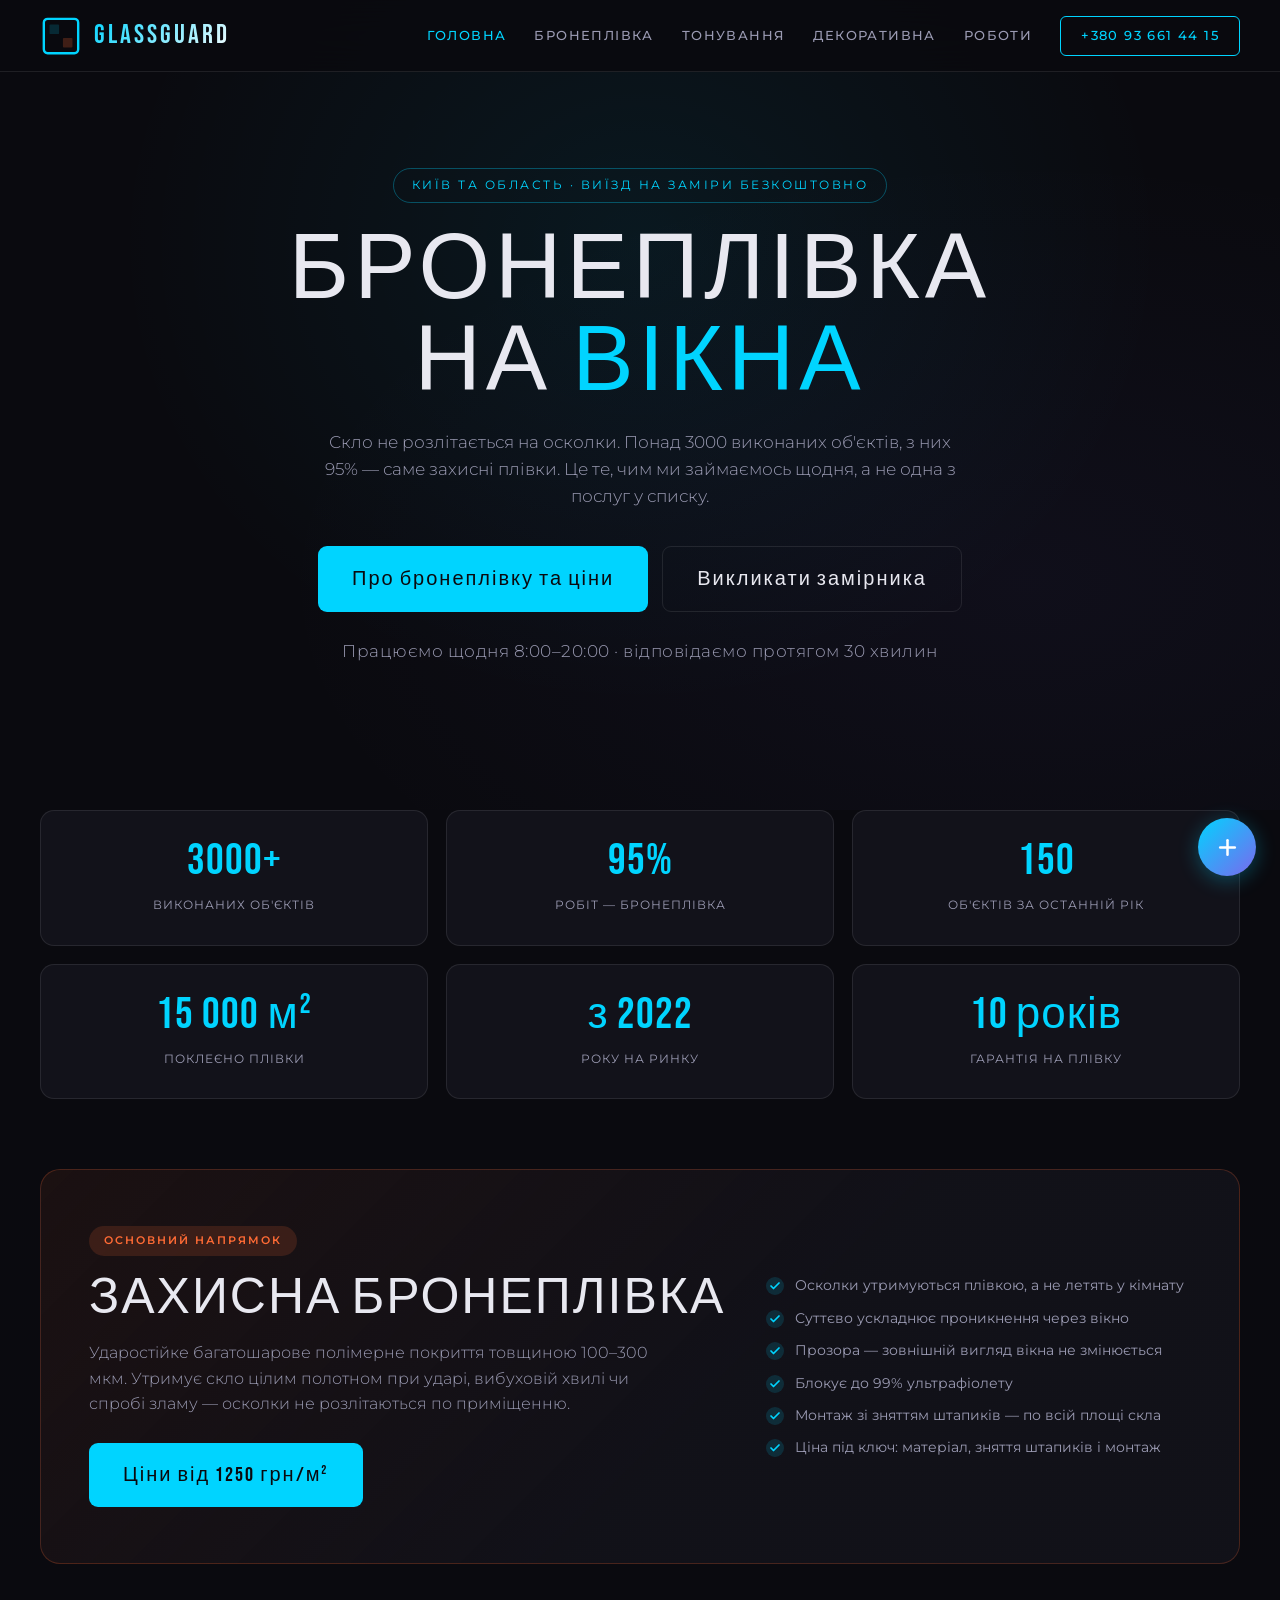
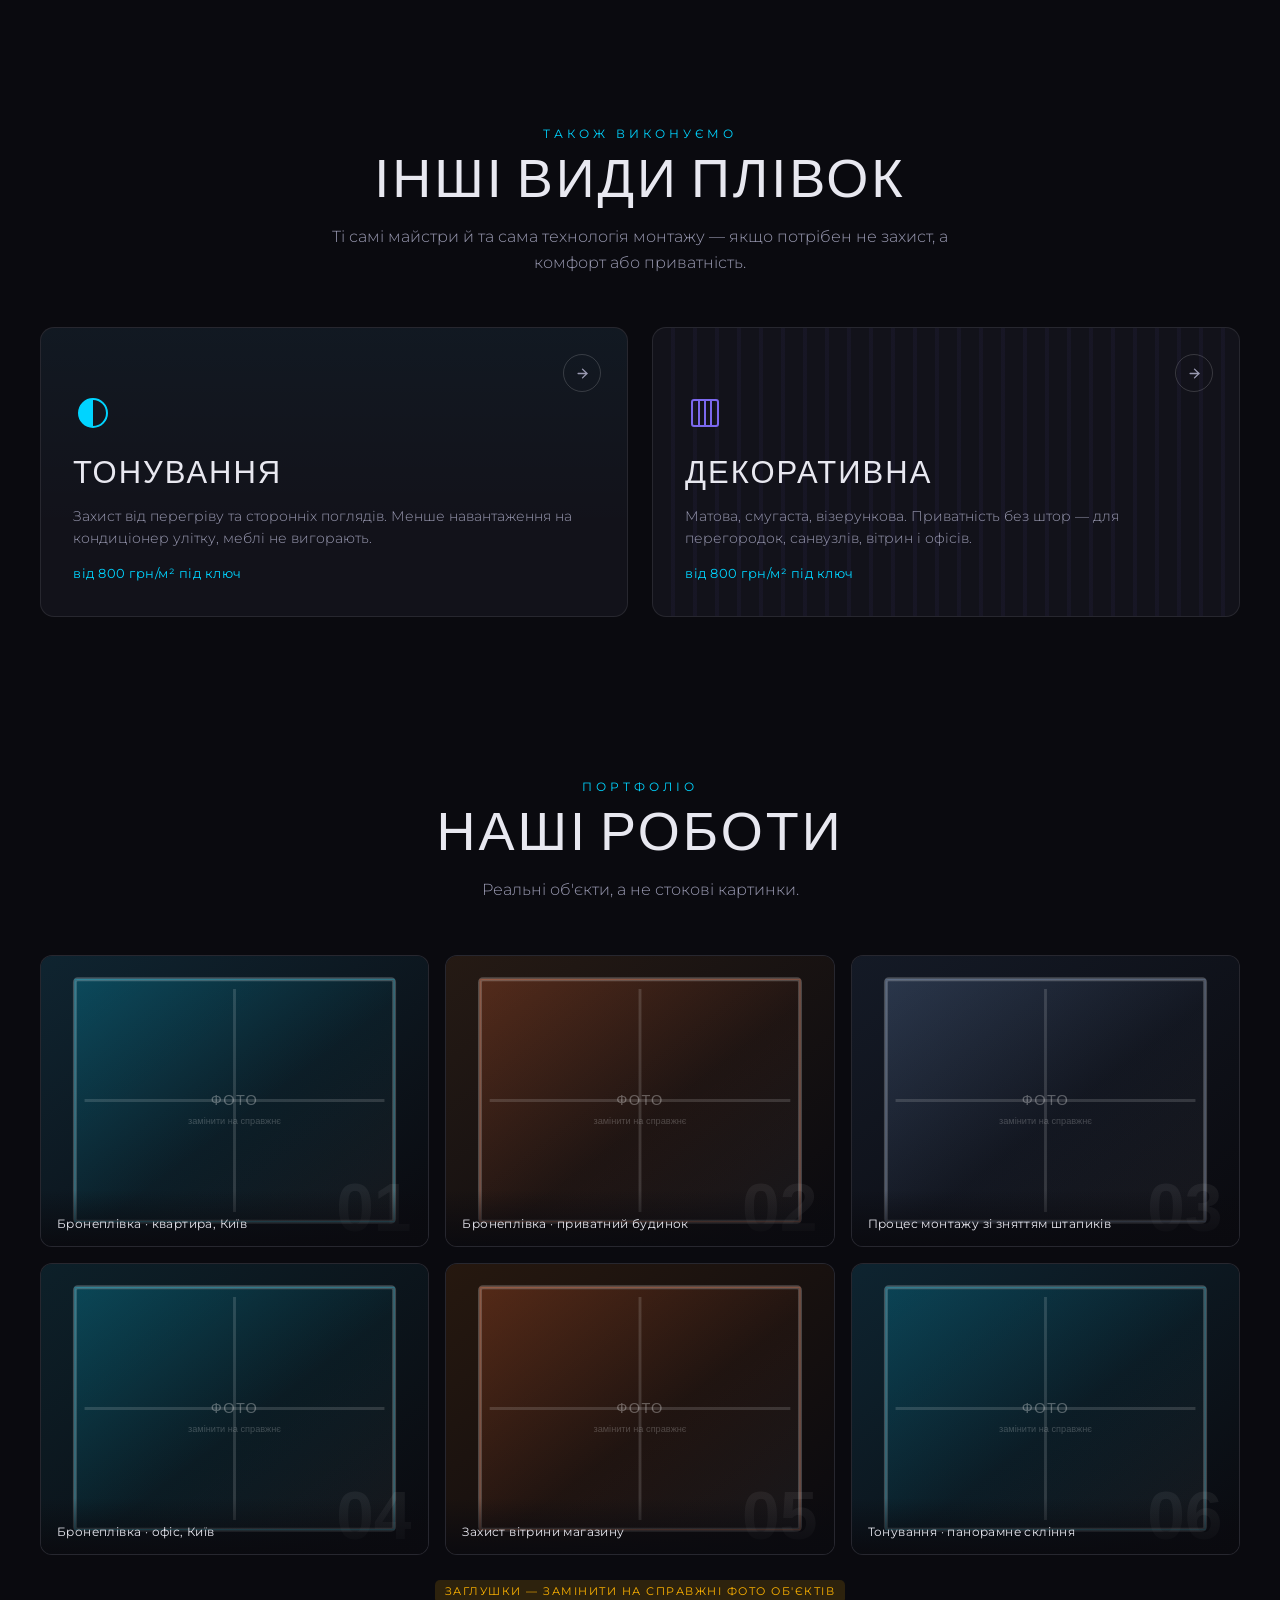
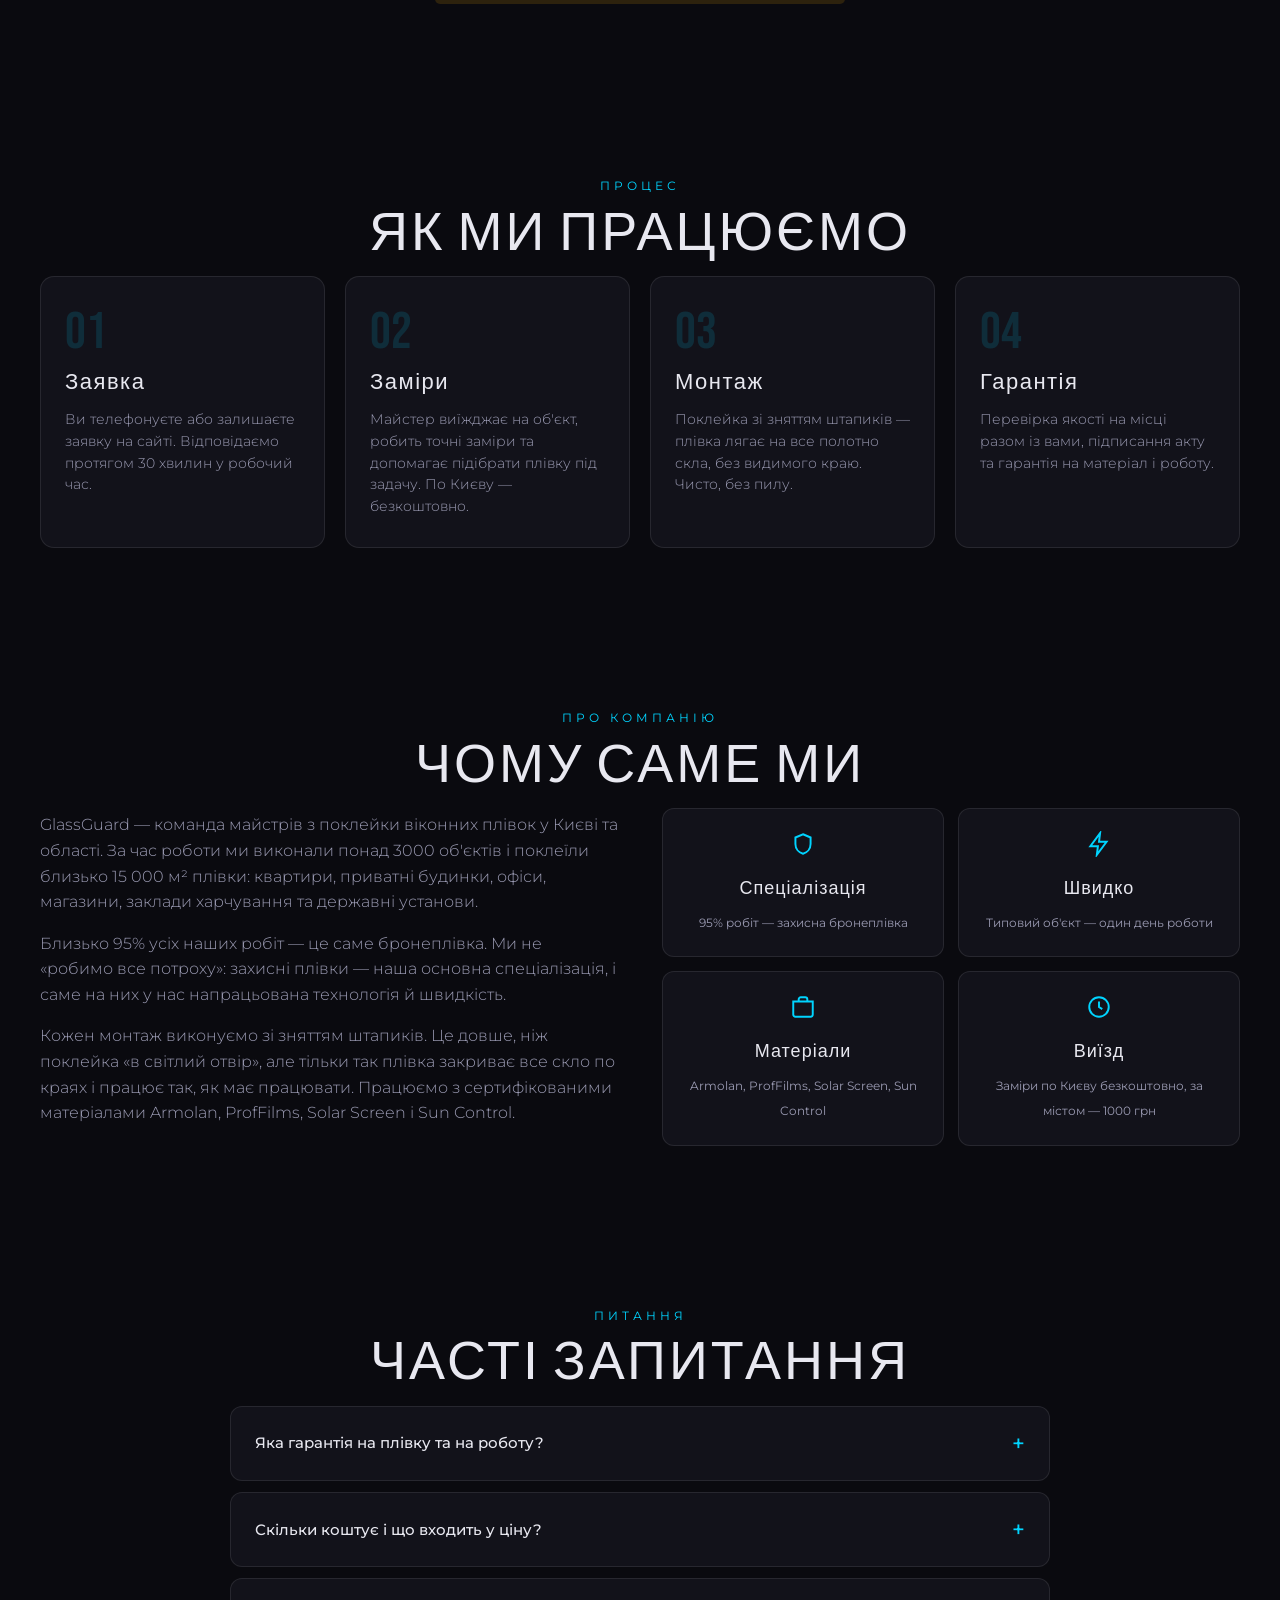
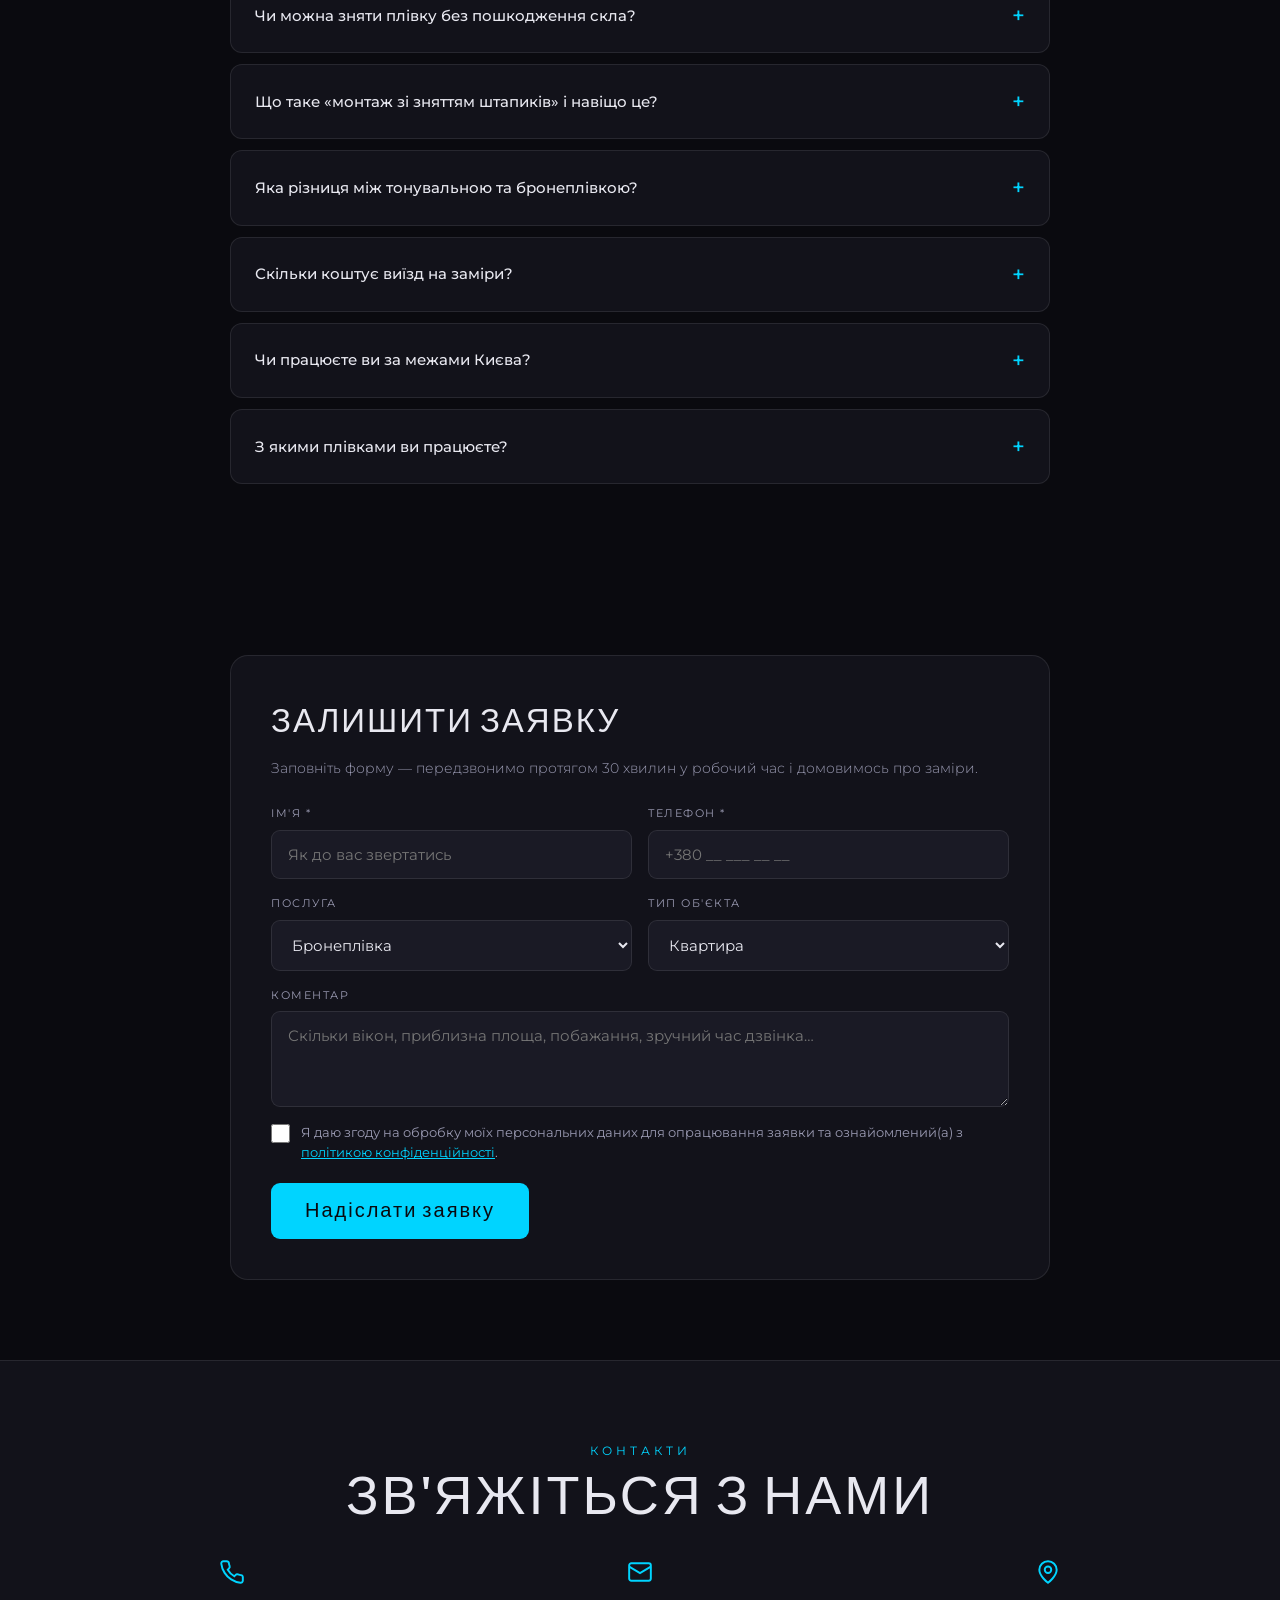
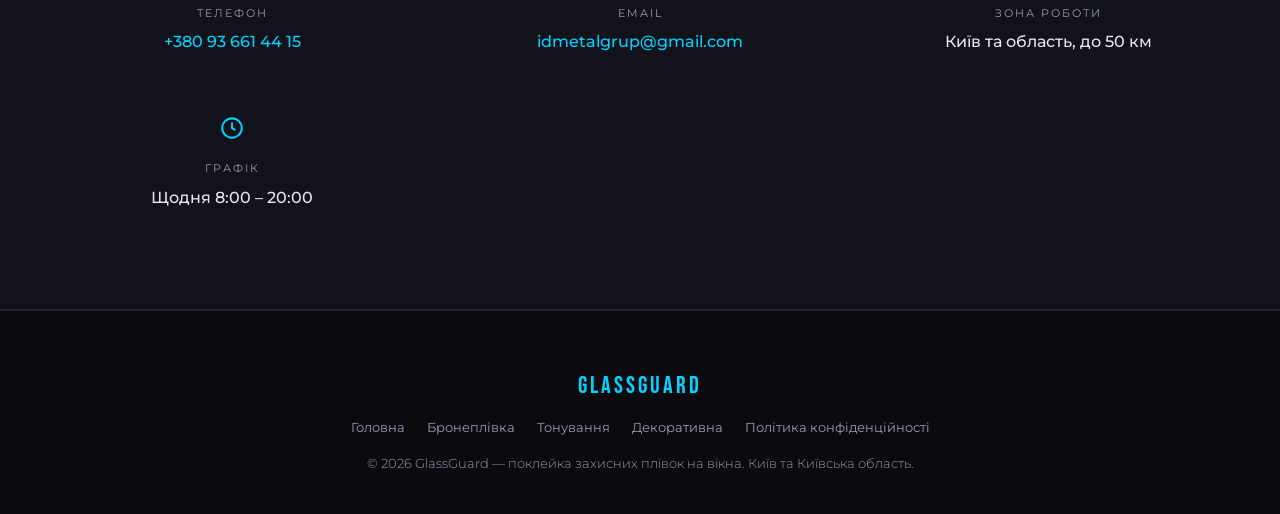
==== commit 0e712129: "Add files via upload" ====
--- a/index.html
+++ b/index.html
@@ -32,9 +32,11 @@
   "name": "GlassGuard",
   "description": "Поклейка бронеплівки, тонувальної та декоративної плівки на вікна. Київ та Київська область.",
   "url": "https://ЗАМІНІТЬ-ДОМЕН.com.ua/",
-  "telephone": "+380000000000",
-  "email": "info@glassguard.com.ua",
-  "priceRange": "$$",
+  "telephone": "+380936614415",
+  "email": "idmetalgrup@gmail.com",
+  "priceRange": "1250-1450 UAH",
+  "openingHours": "Mo-Su 08:00-20:00",
+  "foundingDate": "2022",
   "areaServed": [{"@type":"City","name":"Київ"},{"@type":"AdministrativeArea","name":"Київська область"}],
   "address": {"@type":"PostalAddress","addressLocality":"Київ","addressCountry":"UA"}
 }
@@ -68,10 +70,10 @@
     <a href="tonuvannya.html">Тонування</a>
     <a href="dekoratyvna.html">Декоративна</a>
     <a href="#roboty">Роботи</a>
-    <a class="nav-phone" href="tel:+380000000000">+380 00 000 00 00</a>
-  </div>
-
-  <a class="nav-call" href="tel:+380000000000" aria-label="Зателефонувати">
+    <a class="nav-phone" href="tel:+380936614415">+380 93 661 44 15</a>
+  </div>
+
+  <a class="nav-call" href="tel:+380936614415" aria-label="Зателефонувати">
     <svg viewBox="0 0 24 24" fill="none" stroke="currentColor" stroke-width="2"><path d="M22 16.9v3a2 2 0 0 1-2.2 2 19.8 19.8 0 0 1-8.6-3.1 19.5 19.5 0 0 1-6-6A19.8 19.8 0 0 1 2.1 4.2 2 2 0 0 1 4.1 2h3a2 2 0 0 1 2 1.7c.1 1 .4 1.9.7 2.8a2 2 0 0 1-.5 2.1L8.1 9.9a16 16 0 0 0 6 6l1.3-1.2a2 2 0 0 1 2.1-.5c.9.3 1.8.6 2.8.7a2 2 0 0 1 1.7 2z"/></svg>
   </a>
 
@@ -86,7 +88,7 @@
   <a href="tonuvannya.html">Тонування</a>
   <a href="dekoratyvna.html">Декоративна</a>
   <a href="#roboty">Роботи</a>
-  <a class="mm-phone" href="tel:+380000000000">+380 00 000 00 00</a>
+  <a class="mm-phone" href="tel:+380936614415">+380 93 661 44 15</a>
 </div>
 
 <main id="main">
@@ -100,7 +102,7 @@
     <a class="btn btn-primary" href="broneplivka.html">Про бронеплівку та ціни</a>
     <a class="btn btn-ghost" href="#zayavka">Викликати замірника</a>
   </div>
-  <p class="hero-note">Відповідаємо протягом 30 хвилин у робочий час</p>
+  <p class="hero-note">Працюємо щодня 8:00–20:00 · відповідаємо протягом 30 хвилин</p>
 </section>
 
 <!-- ================= ЛІЧИЛЬНИКИ =================
@@ -111,10 +113,10 @@
 <section class="stats" aria-label="Показники роботи">
   <div class="stat"><b>3000+</b><span>Виконаних об'єктів</span></div>
   <div class="stat"><b>95%</b><span>Робіт — бронеплівка</span></div>
-  <div class="stat placeholder"><b>••• тис. м²</b><span>Поклеєно плівки</span></div>
-  <div class="stat placeholder"><b>•••+</b><span>Об'єктів за останній рік</span></div>
-  <div class="stat placeholder"><b>20••</b><span>Рік початку роботи</span></div>
-  <div class="stat placeholder"><b>••</b><span>Років гарантії</span></div>
+  <div class="stat"><b>150</b><span>Об'єктів за останній рік</span></div>
+  <div class="stat"><b>15 000 м²</b><span>Поклеєно плівки</span></div>
+  <div class="stat"><b>з 2022</b><span>Року на ринку</span></div>
+  <div class="stat"><b>10 років</b><span>Гарантія на плівку</span></div>
 </section>
 
 <!-- ================= ГОЛОВНА ПОСЛУГА ================= -->
@@ -124,7 +126,7 @@
       <span class="feature-badge">Основний напрямок</span>
       <h2>ЗАХИСНА БРОНЕПЛІВКА</h2>
       <p>Ударостійке багатошарове полімерне покриття товщиною 100–300 мкм. Утримує скло цілим полотном при ударі, вибуховій хвилі чи спробі зламу — осколки не розлітаються по приміщенню.</p>
-      <a class="btn btn-primary" href="broneplivka.html">Детально та ціни</a>
+      <a class="btn btn-primary" href="broneplivka.html">Ціни від 1250 грн/м²</a>
     </div>
     <ul class="feature-list">
       <li>Осколки утримуються плівкою, а не летять у кімнату</li>
@@ -132,7 +134,7 @@
       <li>Прозора — зовнішній вигляд вікна не змінюється</li>
       <li>Блокує до 99% ультрафіолету</li>
       <li>Монтаж зі зняттям штапиків — по всій площі скла</li>
-      <li>Один об'єкт — як правило, один день роботи</li>
+      <li>Ціна під ключ: матеріал, зняття штапиків і монтаж</li>
     </ul>
   </div>
 </section>
@@ -154,7 +156,7 @@
         </span>
         <h3>ТОНУВАННЯ</h3>
         <p>Захист від перегріву та сторонніх поглядів. Менше навантаження на кондиціонер улітку, меблі не вигорають.</p>
-        <span class="svc-price">Ціна за м² — уточнюється</span>
+        <span class="svc-price">від 800 грн/м² під ключ</span>
       </span>
     </a>
 
@@ -168,7 +170,7 @@
         </span>
         <h3>ДЕКОРАТИВНА</h3>
         <p>Матова, смугаста, візерункова. Приватність без штор — для перегородок, санвузлів, вітрин і офісів.</p>
-        <span class="svc-price">Ціна за м² — уточнюється</span>
+        <span class="svc-price">від 800 грн/м² під ключ</span>
       </span>
     </a>
   </div>
@@ -214,9 +216,9 @@
   <h2 class="h2">ЧОМУ САМЕ МИ</h2>
   <div class="about">
     <div>
-      <p>GlassGuard — команда майстрів з поклейки віконних плівок у Києві та Київській області. За час роботи ми виконали понад 3000 об'єктів: квартири, приватні будинки, офіси, магазини, заклади харчування та державні установи.</p>
+      <p>GlassGuard — команда майстрів з поклейки віконних плівок у Києві та області. За час роботи ми виконали понад 3000 об'єктів і поклеїли близько 15 000 м² плівки: квартири, приватні будинки, офіси, магазини, заклади харчування та державні установи.</p>
       <p>Близько 95% усіх наших робіт — це саме бронеплівка. Ми не «робимо все потроху»: захисні плівки — наша основна спеціалізація, і саме на них у нас напрацьована технологія й швидкість.</p>
-      <p>Кожен монтаж виконуємо зі зняттям штапиків. Це довше, ніж поклейка «в світлий отвір», але тільки так плівка закриває все скло по краях і працює так, як має працювати.</p>
+      <p>Кожен монтаж виконуємо зі зняттям штапиків. Це довше, ніж поклейка «в світлий отвір», але тільки так плівка закриває все скло по краях і працює так, як має працювати. Працюємо з сертифікованими матеріалами Armolan, ProfFilms, Solar Screen і Sun Control.</p>
     </div>
     <div class="about-boxes">
       <div class="about-box">
@@ -229,11 +231,11 @@
       </div>
       <div class="about-box">
         <svg viewBox="0 0 24 24" fill="none" stroke="currentColor" stroke-width="1.8"><path d="M3 7h18v12a2 2 0 0 1-2 2H5a2 2 0 0 1-2-2z"/><path d="M8 7V5a2 2 0 0 1 2-2h4a2 2 0 0 1 2 2v2"/></svg>
-        <b>Досвід</b><span>Понад 3000 виконаних об'єктів</span>
+        <b>Матеріали</b><span>Armolan, ProfFilms, Solar Screen, Sun Control</span>
       </div>
       <div class="about-box">
         <svg viewBox="0 0 24 24" fill="none" stroke="currentColor" stroke-width="1.8"><circle cx="12" cy="12" r="9"/><path d="M12 7v5l3 2"/></svg>
-        <b>Виїзд</b><span>Заміри по Києву — безкоштовно</span>
+        <b>Виїзд</b><span>Заміри по Києву безкоштовно, за містом — 1000 грн</span>
       </div>
     </div>
   </div>
@@ -245,8 +247,12 @@
   <h2 class="h2">ЧАСТІ ЗАПИТАННЯ</h2>
   <div class="faq">
     <details>
-      <summary>Скільки часу тримається плівка на вікнах?</summary>
-      <div class="faq-a"><p>Якісна плівка служить від 10 років і довше. На матеріал і роботу ми даємо власну гарантію — конкретний строк уточнюйте при замовленні.</p></div>
+      <summary>Яка гарантія на плівку та на роботу?</summary>
+      <div class="faq-a"><p>На саму плівку діє гарантія виробника — 10 років. На монтажні роботи ми даємо 3 місяці: саме в цей період проявляються будь-які дефекти поклейки, якщо вони є. Далі плівка просто служить свій строк.</p></div>
+    </details>
+    <details>
+      <summary>Скільки коштує і що входить у ціну?</summary>
+      <div class="faq-a"><p>Бронеплівка — від 1250 грн за м², тонувальна та декоративна — від 800 грн за м². Усі ціни під ключ: матеріал, зняття штапиків і монтаж уже враховані, доплат за «роботу» немає.</p><p style="margin-top:10px">Мінімальне замовлення — 5 м². Для складних умов (висотні роботи, демонтаж старої плівки, важкий доступ) застосовується коефіцієнт 1,1–1,5 — майстер назве його на замірах, до початку робіт.</p></div>
     </details>
     <details>
       <summary>Чи можна зняти плівку без пошкодження скла?</summary>
@@ -262,11 +268,15 @@
     </details>
     <details>
       <summary>Скільки коштує виїзд на заміри?</summary>
-      <div class="faq-a"><p>По Києву виїзд на заміри безкоштовний. За межі міста — розраховується окремо або враховується у вартість замовлення.</p></div>
+      <div class="faq-a"><p>По Києву виїзд на заміри безкоштовний. За межі міста — 1000 грн; ця сума враховується у вартість, якщо ви замовляєте роботи.</p></div>
     </details>
     <details>
       <summary>Чи працюєте ви за межами Києва?</summary>
-      <div class="faq-a"><p>Так, по всій Київській області. Для великих об'єктів виїжджаємо й далі — обговорюється індивідуально.</p></div>
+      <div class="faq-a"><p>Так — Київ і область у радіусі до 50 км. Для великих об'єктів готові виїхати й далі, це обговорюється окремо.</p></div>
+    </details>
+    <details>
+      <summary>З якими плівками ви працюєте?</summary>
+      <div class="faq-a"><p>Armolan, ProfFilms, Solar Screen та Sun Control — сертифіковані матеріали з підтвердженими класами захисту. На кожну партію є сертифікати, їх можна побачити на замірах або отримати копії для тендерної документації.</p></div>
     </details>
   </div>
 </section>
@@ -338,15 +348,19 @@
     <div class="contacts-grid">
       <div class="contact">
         <svg viewBox="0 0 24 24" fill="none" stroke="currentColor" stroke-width="1.8"><path d="M22 16.9v3a2 2 0 0 1-2.2 2 19.8 19.8 0 0 1-8.6-3.1 19.5 19.5 0 0 1-6-6A19.8 19.8 0 0 1 2.1 4.2 2 2 0 0 1 4.1 2h3a2 2 0 0 1 2 1.7c.1 1 .4 1.9.7 2.8a2 2 0 0 1-.5 2.1L8.1 9.9a16 16 0 0 0 6 6l1.3-1.2a2 2 0 0 1 2.1-.5c.9.3 1.8.6 2.8.7a2 2 0 0 1 1.7 2z"/></svg>
-        <span>Телефон</span><b><a href="tel:+380000000000">+380 00 000 00 00</a></b>
+        <span>Телефон</span><b><a href="tel:+380936614415">+380 93 661 44 15</a></b>
       </div>
       <div class="contact">
         <svg viewBox="0 0 24 24" fill="none" stroke="currentColor" stroke-width="1.8"><rect x="2" y="4" width="20" height="16" rx="2"/><path d="m2 7 10 6 10-6"/></svg>
-        <span>Email</span><b><a href="mailto:info@glassguard.com.ua">info@glassguard.com.ua</a></b>
+        <span>Email</span><b><a href="mailto:idmetalgrup@gmail.com">idmetalgrup@gmail.com</a></b>
       </div>
       <div class="contact">
         <svg viewBox="0 0 24 24" fill="none" stroke="currentColor" stroke-width="1.8"><path d="M20 10c0 6-8 12-8 12s-8-6-8-12a8 8 0 0 1 16 0z"/><circle cx="12" cy="10" r="3"/></svg>
-        <span>Зона роботи</span><b>Київ та Київська область</b>
+        <span>Зона роботи</span><b>Київ та область, до 50 км</b>
+      </div>
+      <div class="contact">
+        <svg viewBox="0 0 24 24" fill="none" stroke="currentColor" stroke-width="1.8"><circle cx="12" cy="12" r="9"/><path d="M12 7v5l3 2"/></svg>
+        <span>Графік</span><b>Щодня 8:00 – 20:00</b>
       </div>
     </div>
   </div>
@@ -370,13 +384,13 @@
 <!-- ================= ПЛАВАЮЧІ КНОПКИ ================= -->
 <div class="float">
   <div class="float-opts" id="floatOpts">
-    <a class="float-opt" href="tel:+380000000000"><em>Зателефонувати</em>
+    <a class="float-opt" href="tel:+380936614415"><em>Зателефонувати</em>
       <span class="float-ico ico-tel"><svg viewBox="0 0 24 24" fill="none" stroke="currentColor" stroke-width="2"><path d="M22 16.9v3a2 2 0 0 1-2.2 2 19.8 19.8 0 0 1-8.6-3.1 19.5 19.5 0 0 1-6-6A19.8 19.8 0 0 1 2.1 4.2 2 2 0 0 1 4.1 2h3a2 2 0 0 1 2 1.7c.1 1 .4 1.9.7 2.8a2 2 0 0 1-.5 2.1L8.1 9.9a16 16 0 0 0 6 6l1.3-1.2a2 2 0 0 1 2.1-.5c.9.3 1.8.6 2.8.7a2 2 0 0 1 1.7 2z"/></svg></span>
     </a>
-    <a class="float-opt" href="https://t.me/glassguard_ua" target="_blank" rel="noopener"><em>Telegram</em>
+    <a class="float-opt" href="https://t.me/+380936614415" target="_blank" rel="noopener"><em>Telegram</em>
       <span class="float-ico ico-tg"><svg viewBox="0 0 24 24" fill="currentColor"><path d="M21.9 4.3 18.9 19c-.2 1-.8 1.2-1.7.8l-4.6-3.4-2.2 2.1c-.3.3-.5.5-1 .5l.3-4.7 8.5-7.7c.4-.3-.1-.5-.6-.2L7.1 13 2.6 11.6c-1-.3-1-1 .2-1.5l18-6.9c.8-.3 1.5.2 1.1 1.1z"/></svg></span>
     </a>
-    <a class="float-opt" href="viber://chat?number=%2B380000000000"><em>Viber</em>
+    <a class="float-opt" href="viber://chat?number=%2B380936614415"><em>Viber</em>
       <span class="float-ico ico-vb"><svg viewBox="0 0 24 24" fill="currentColor"><path d="M12 2C6.9 2 3 5.3 3 9.8c0 2.4 1.2 4.5 3.1 5.9v3.6l3.2-1.8c.9.2 1.8.3 2.7.3 5.1 0 9-3.3 9-7.9S17.1 2 12 2z"/></svg></span>
     </a>
   </div>
